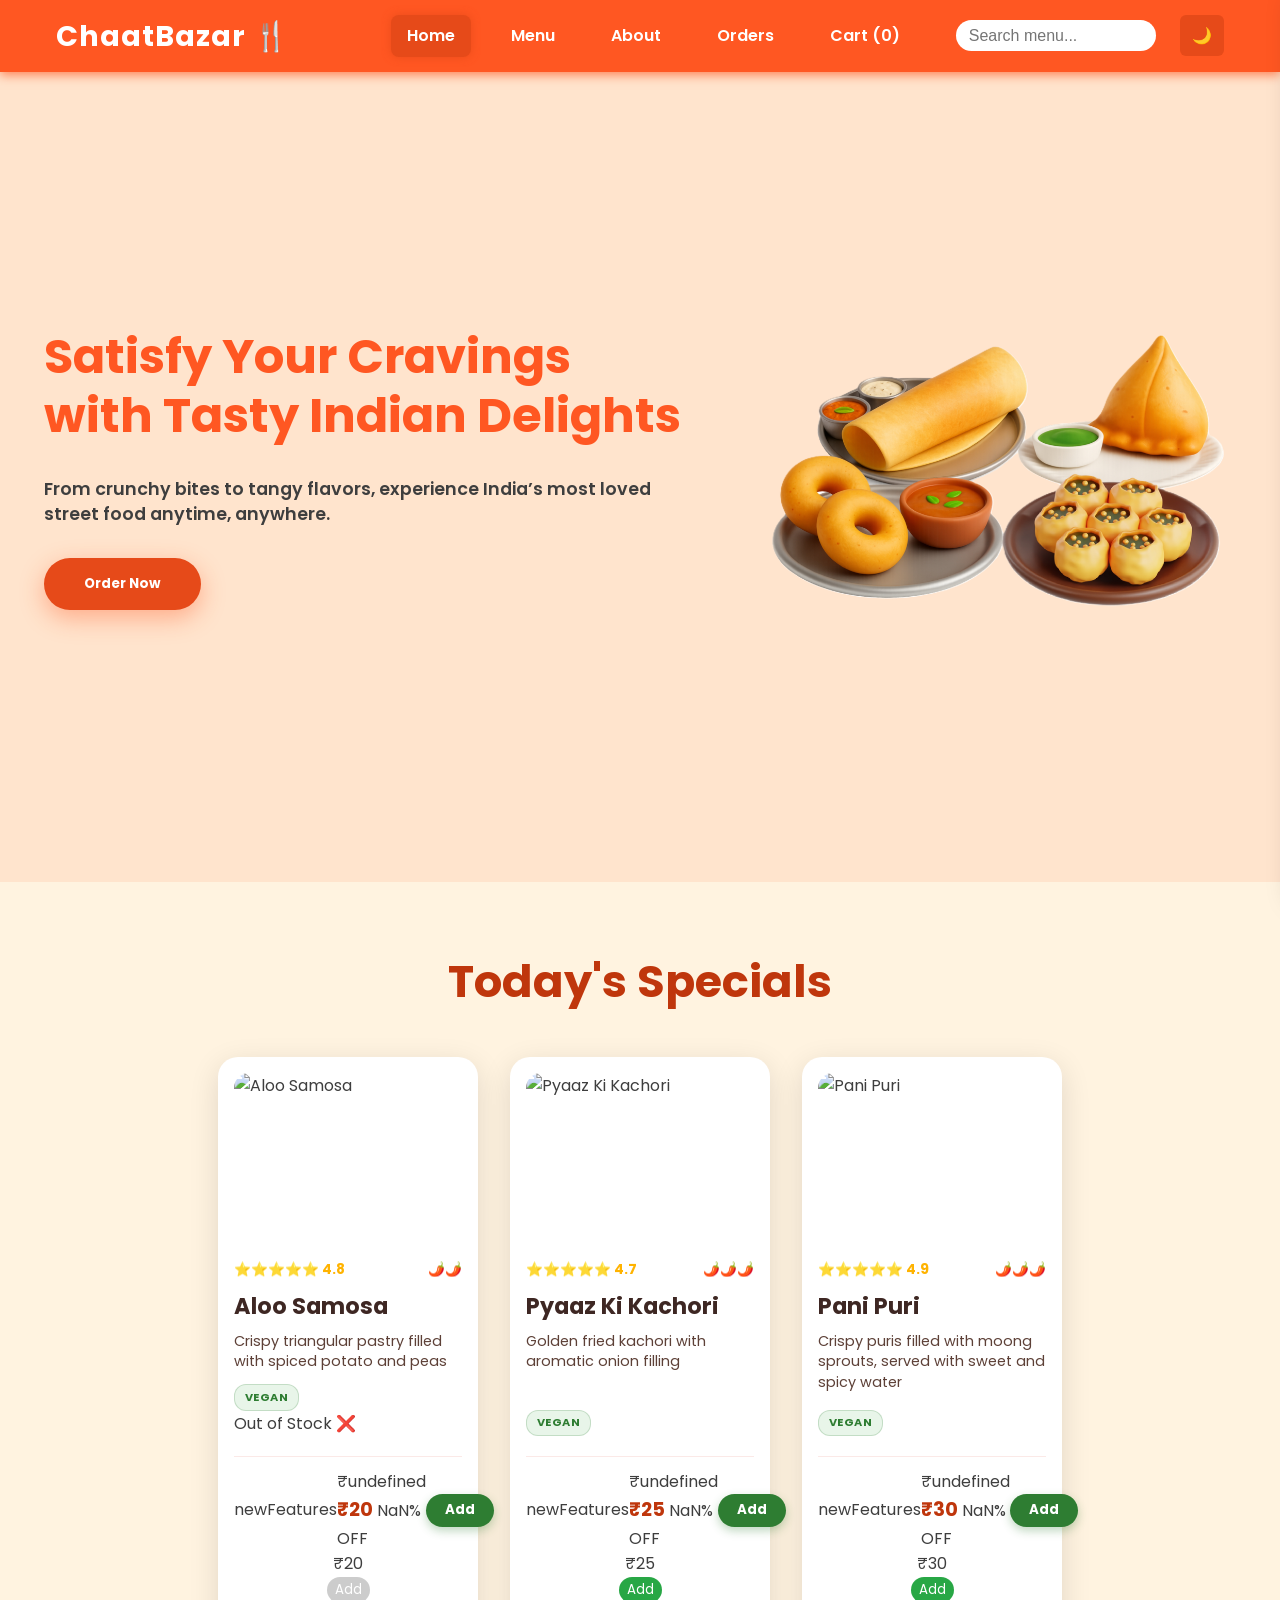
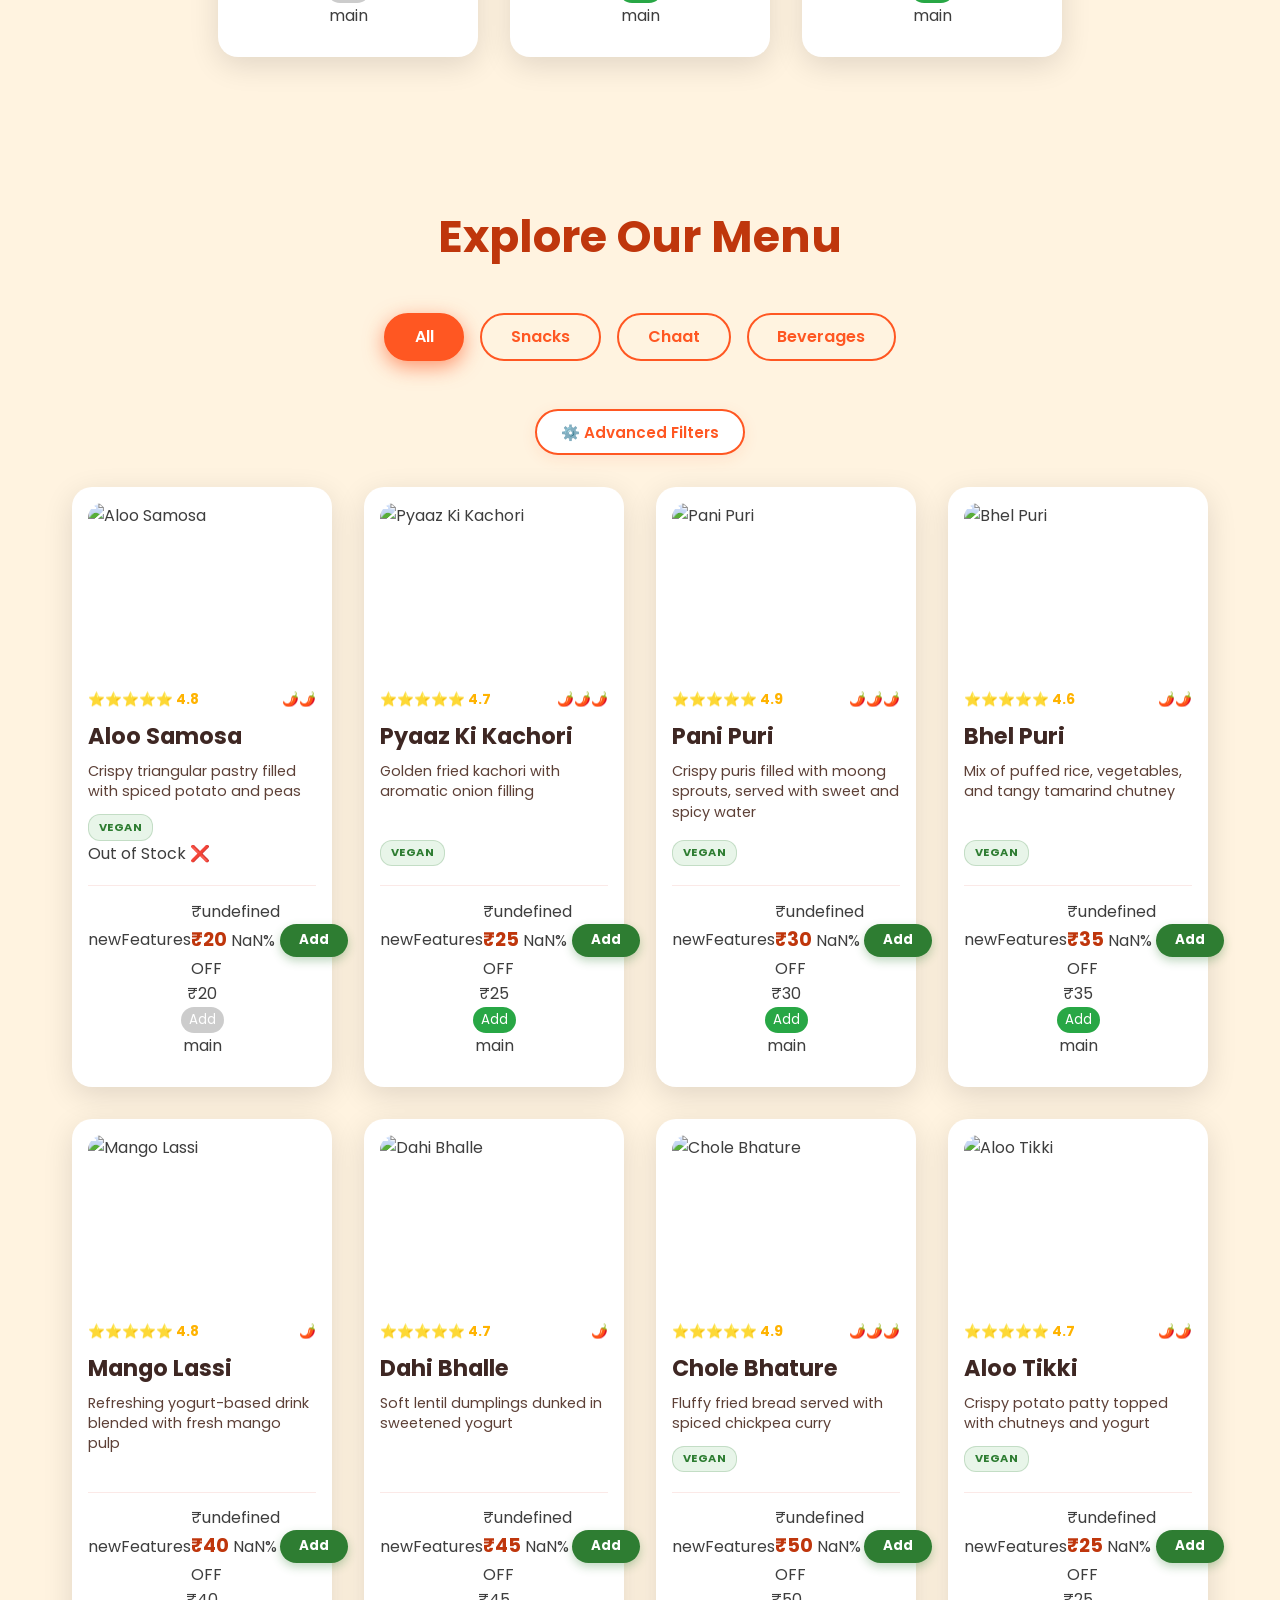
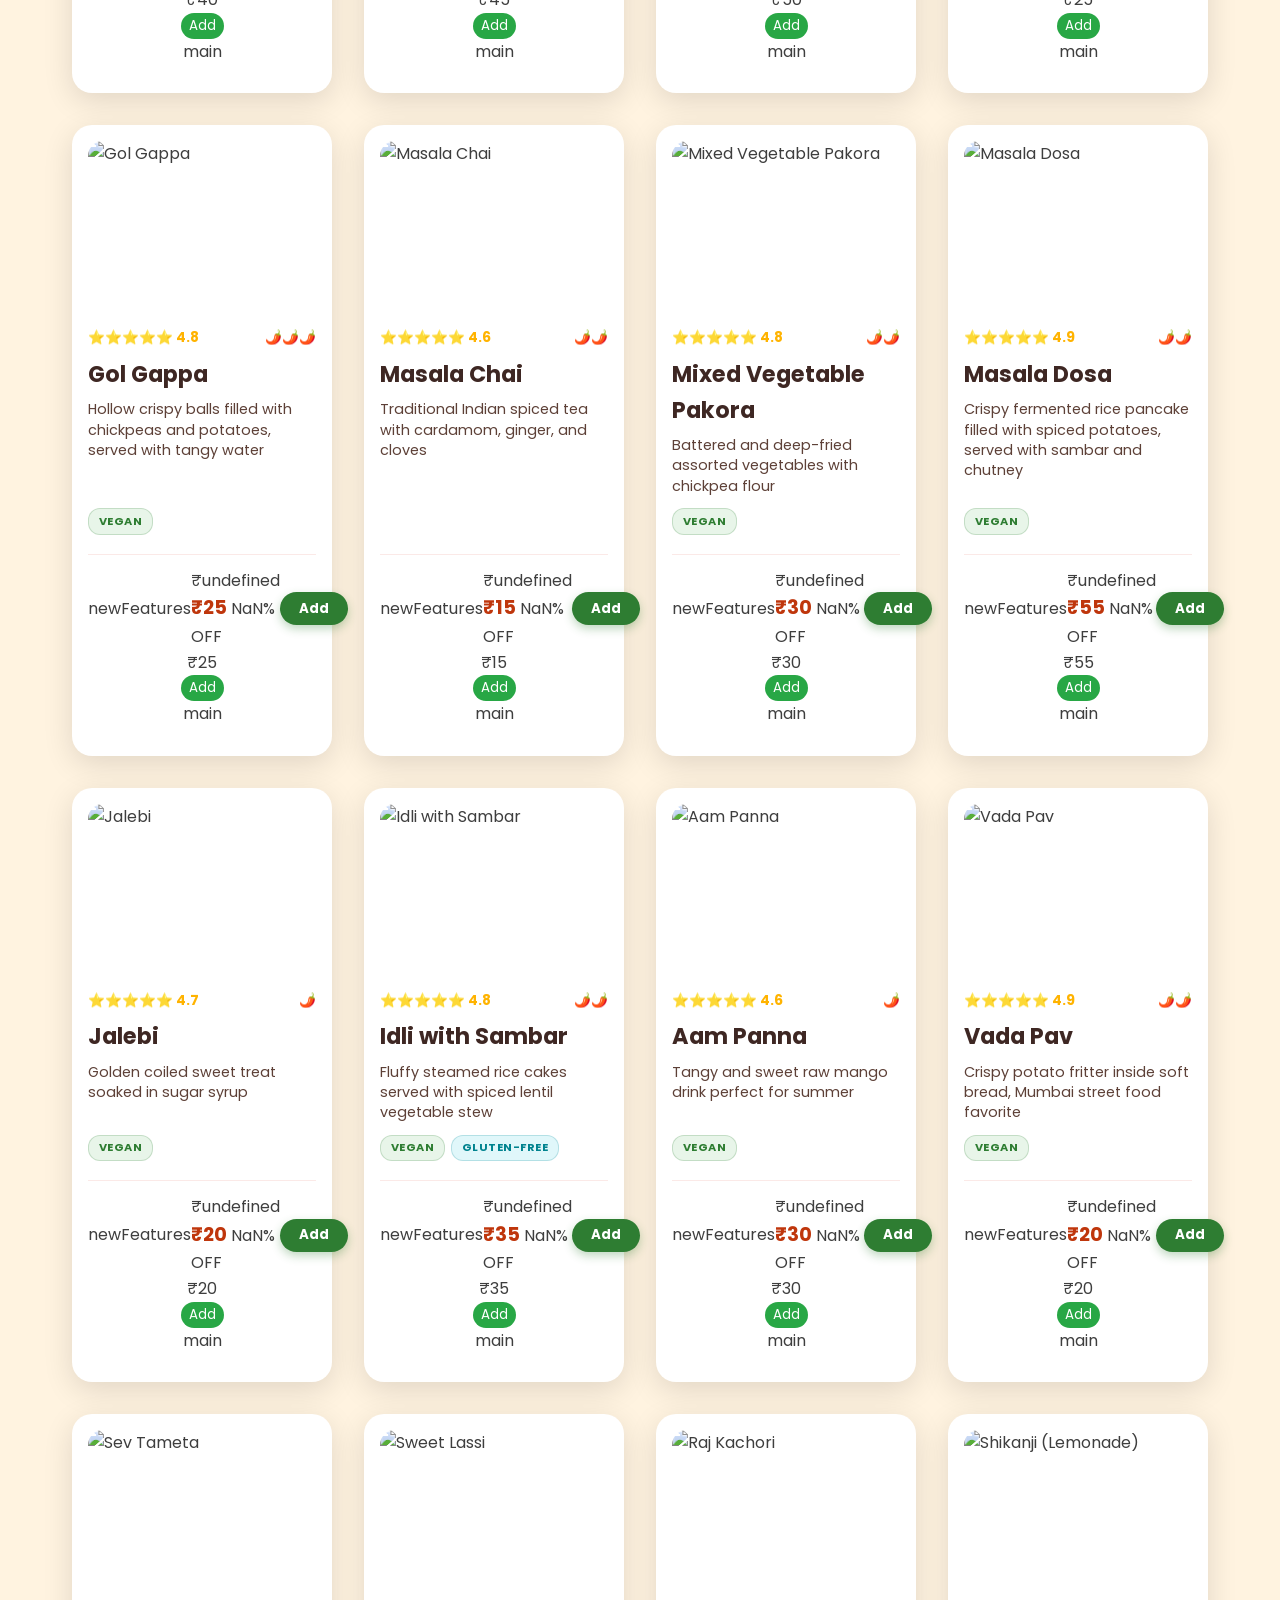
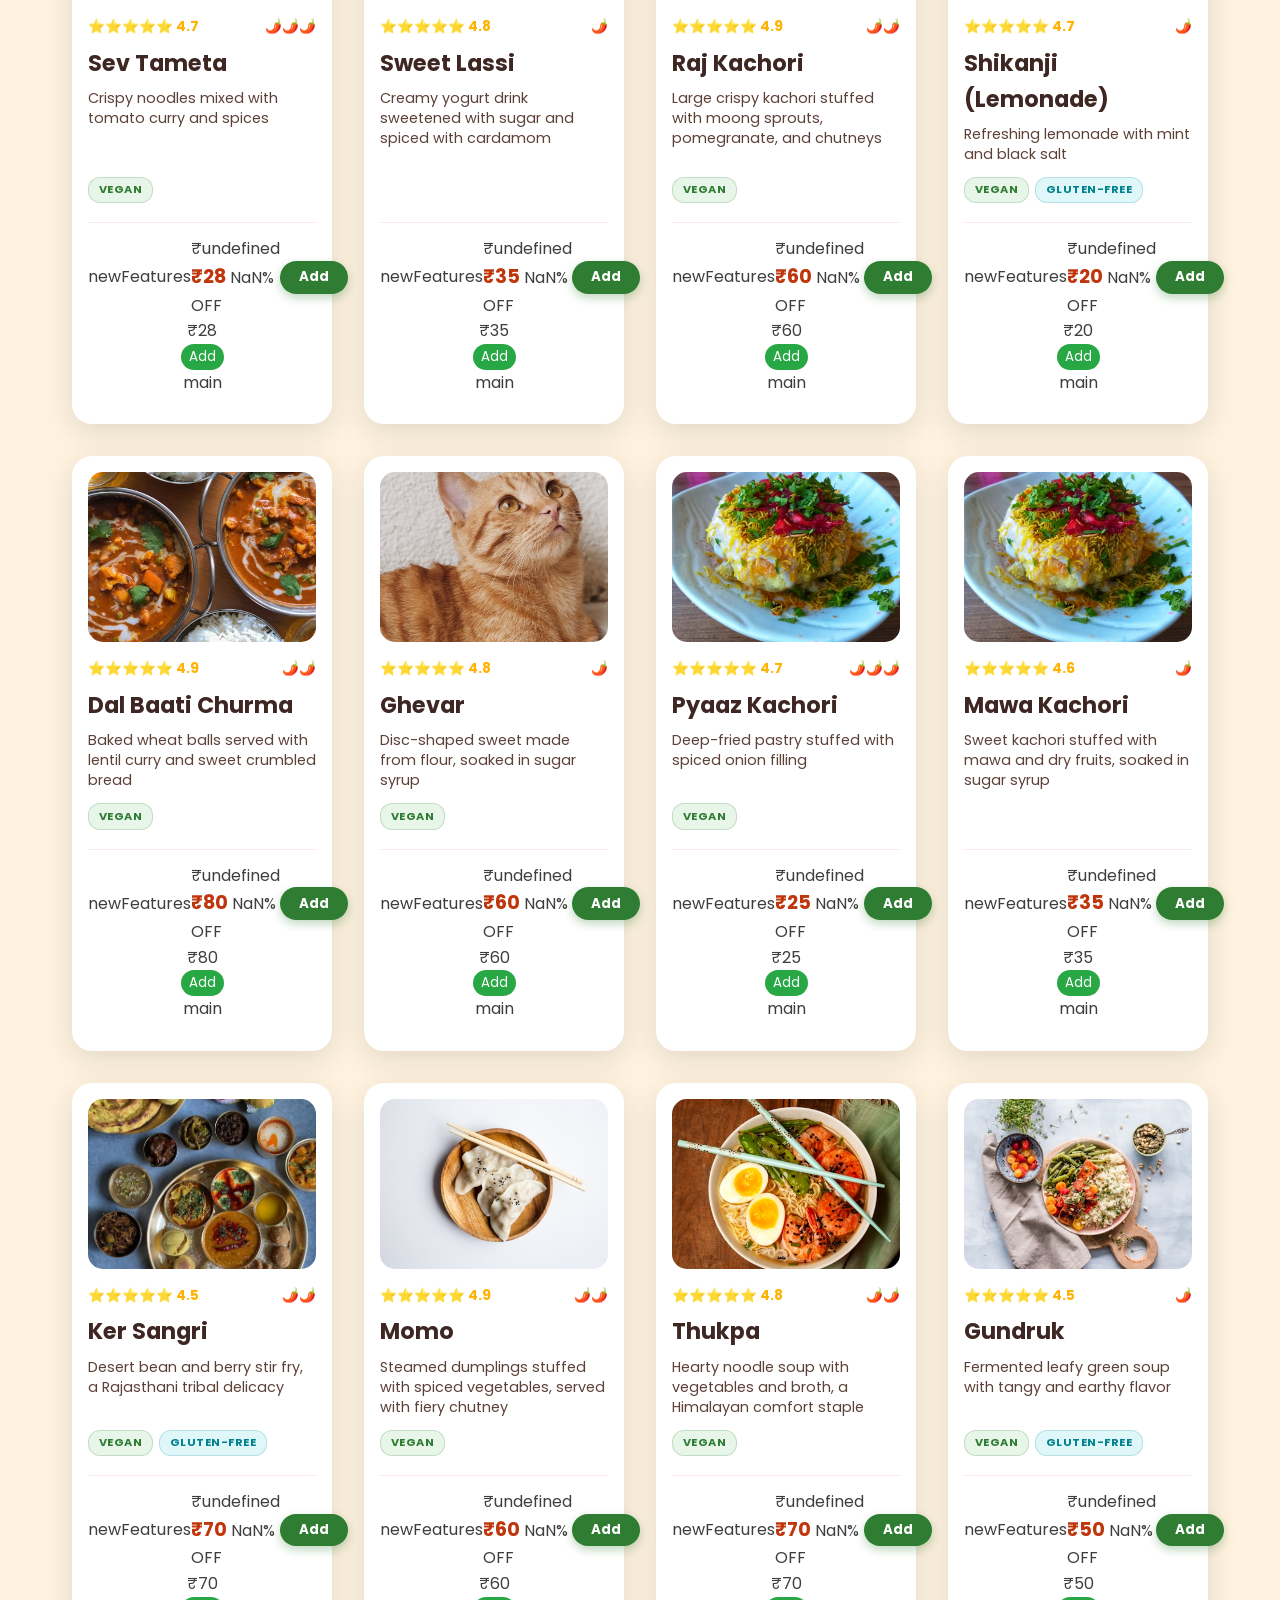
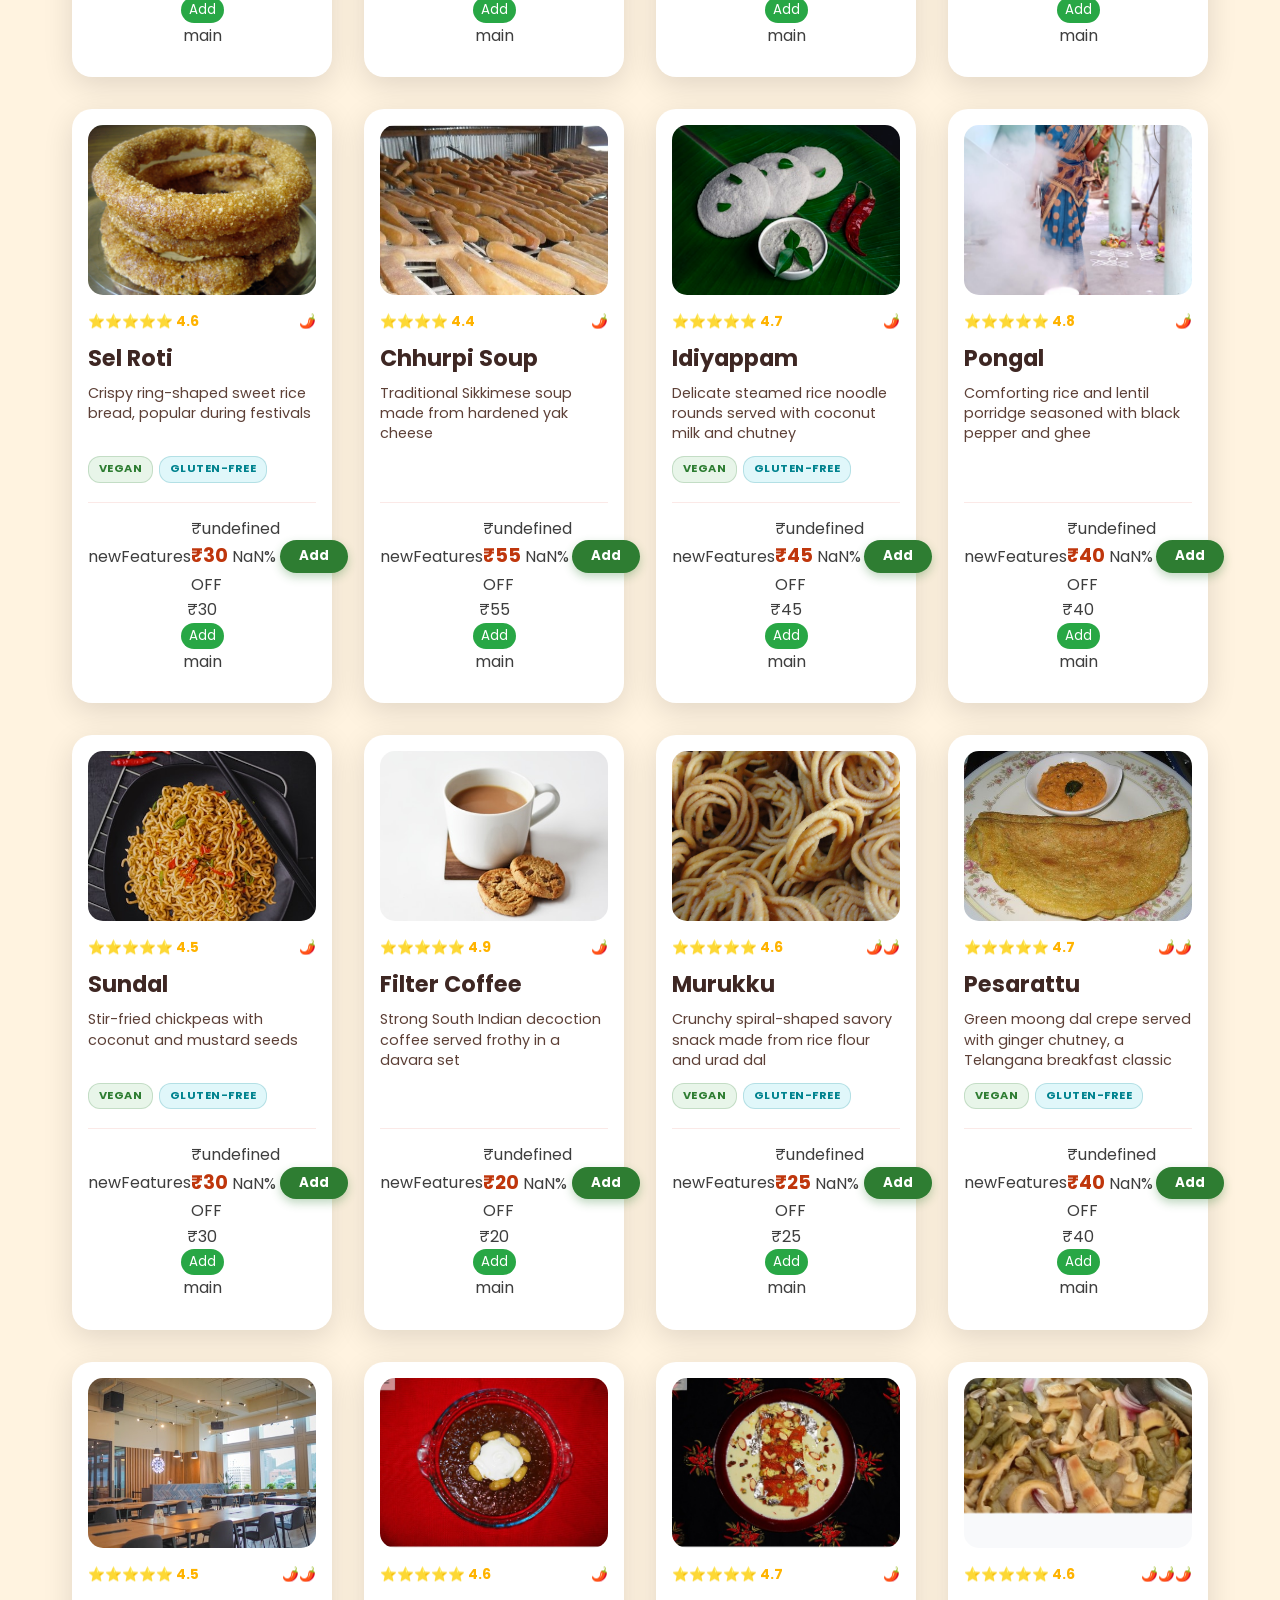
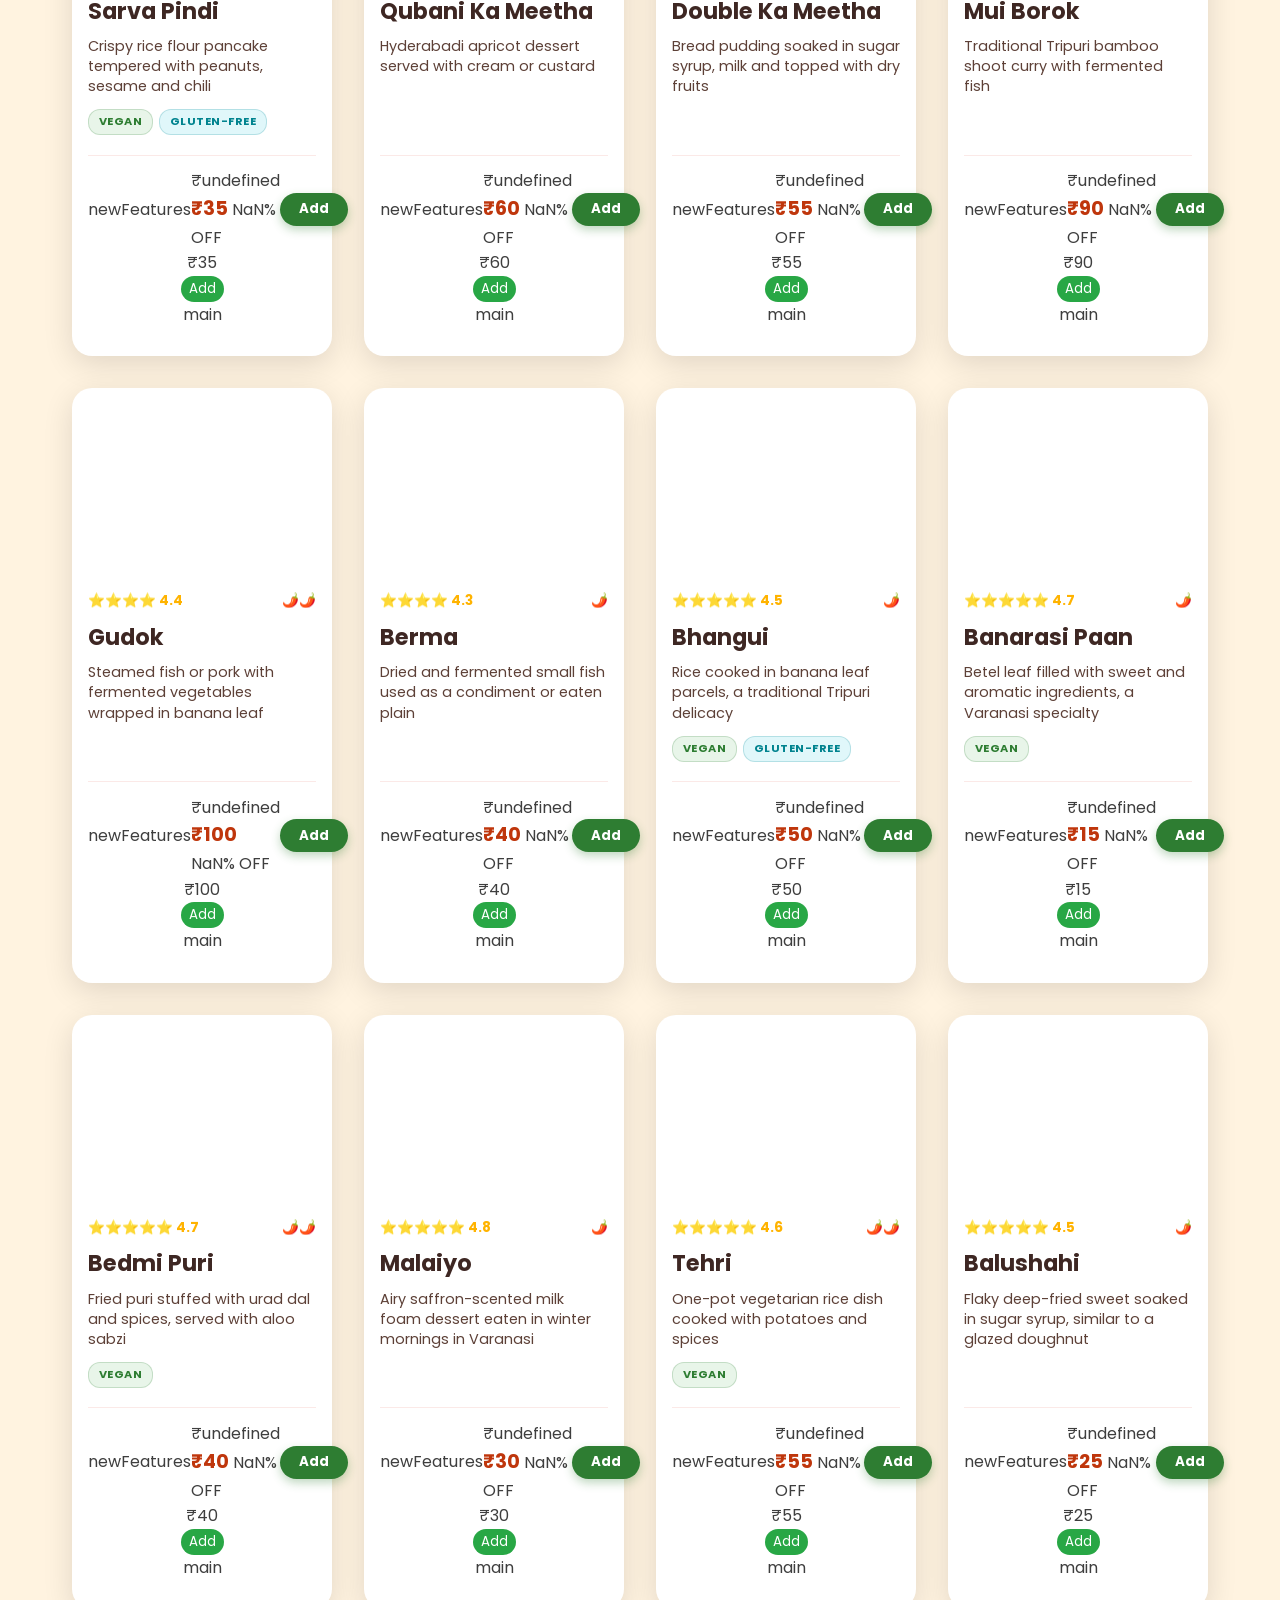
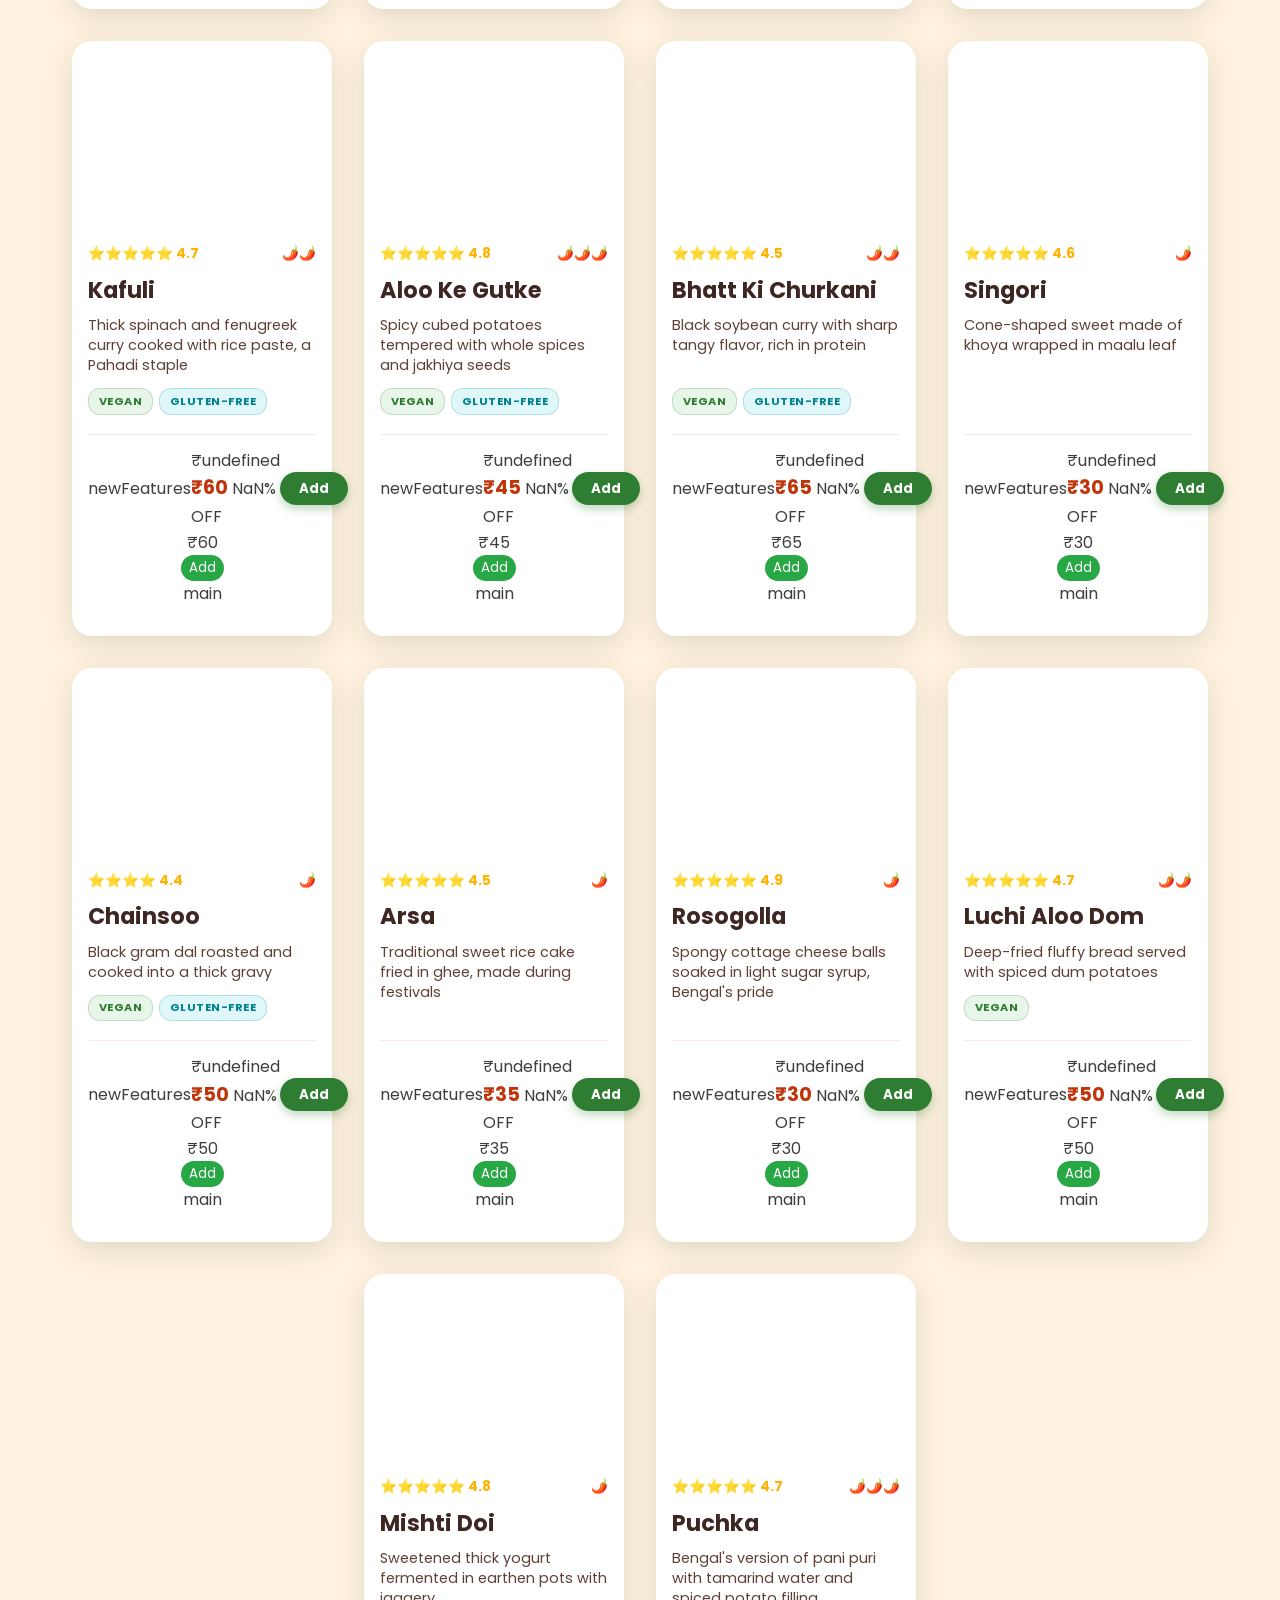
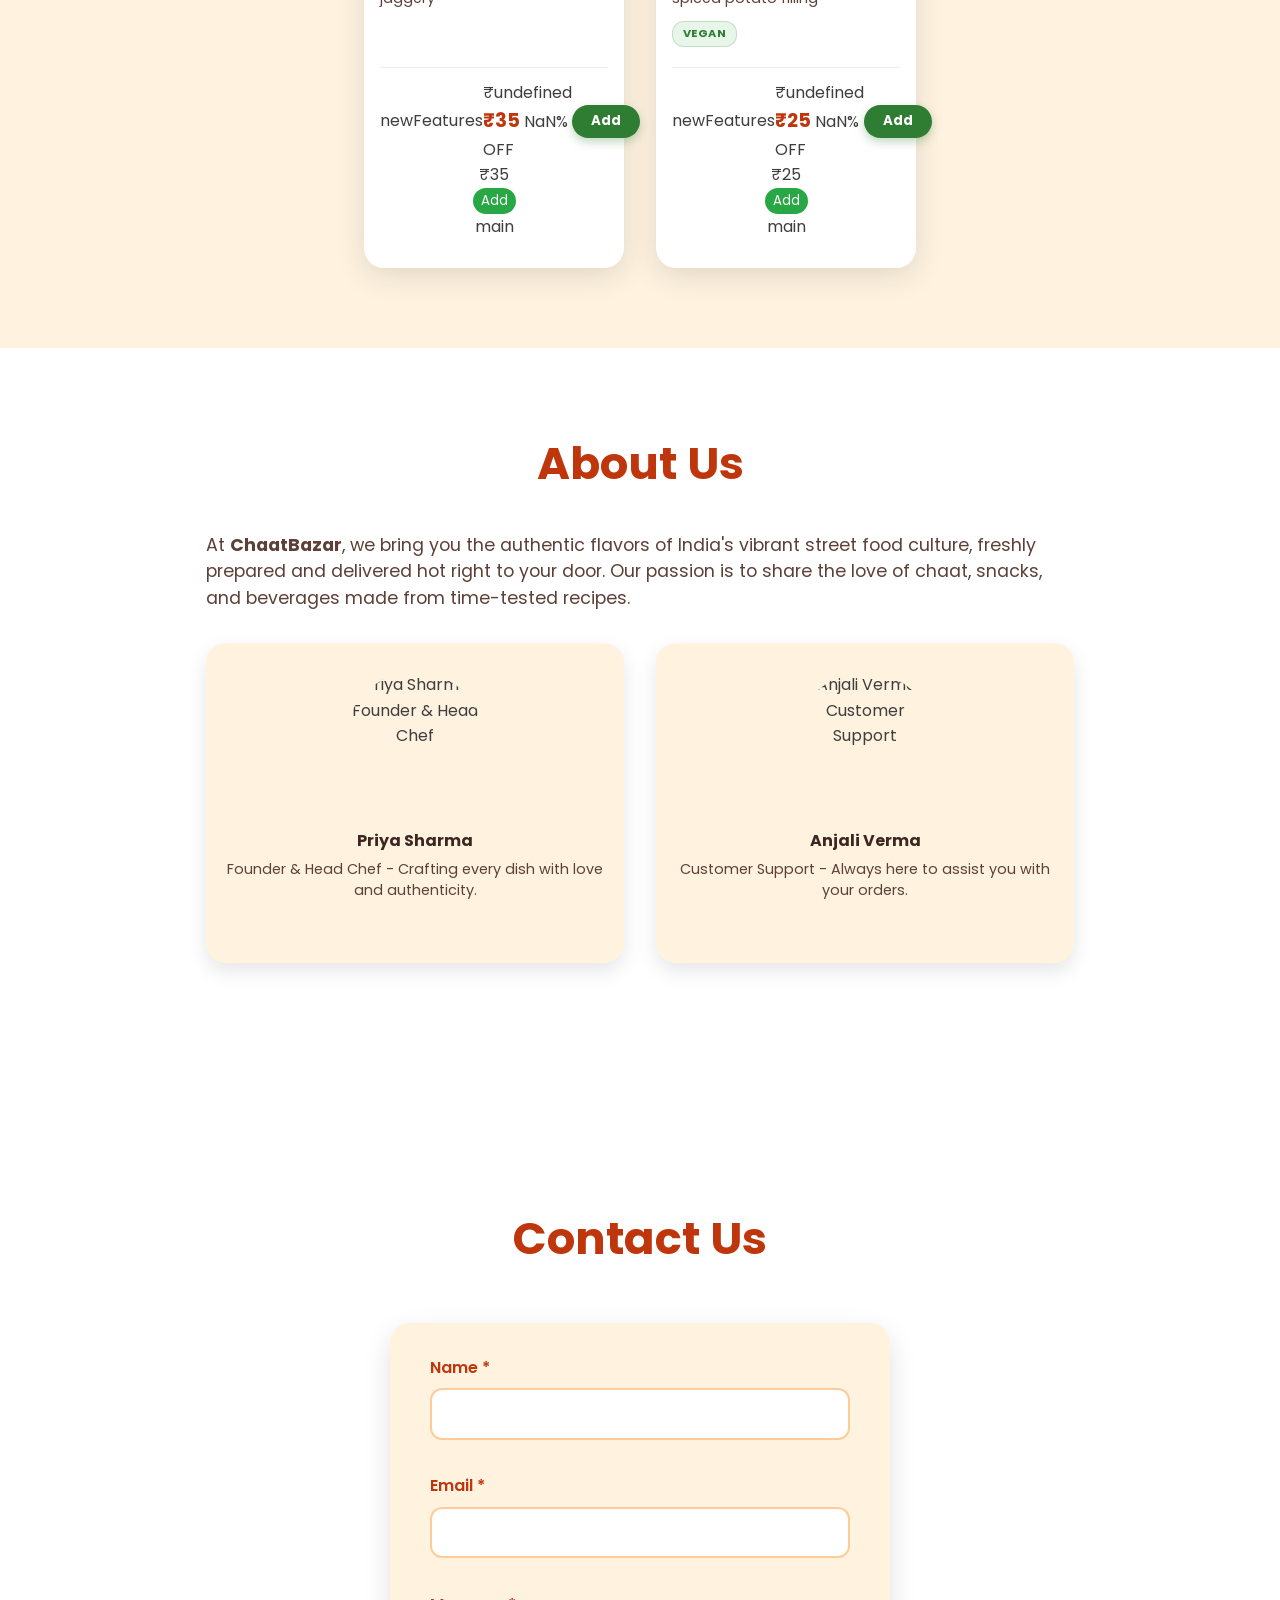
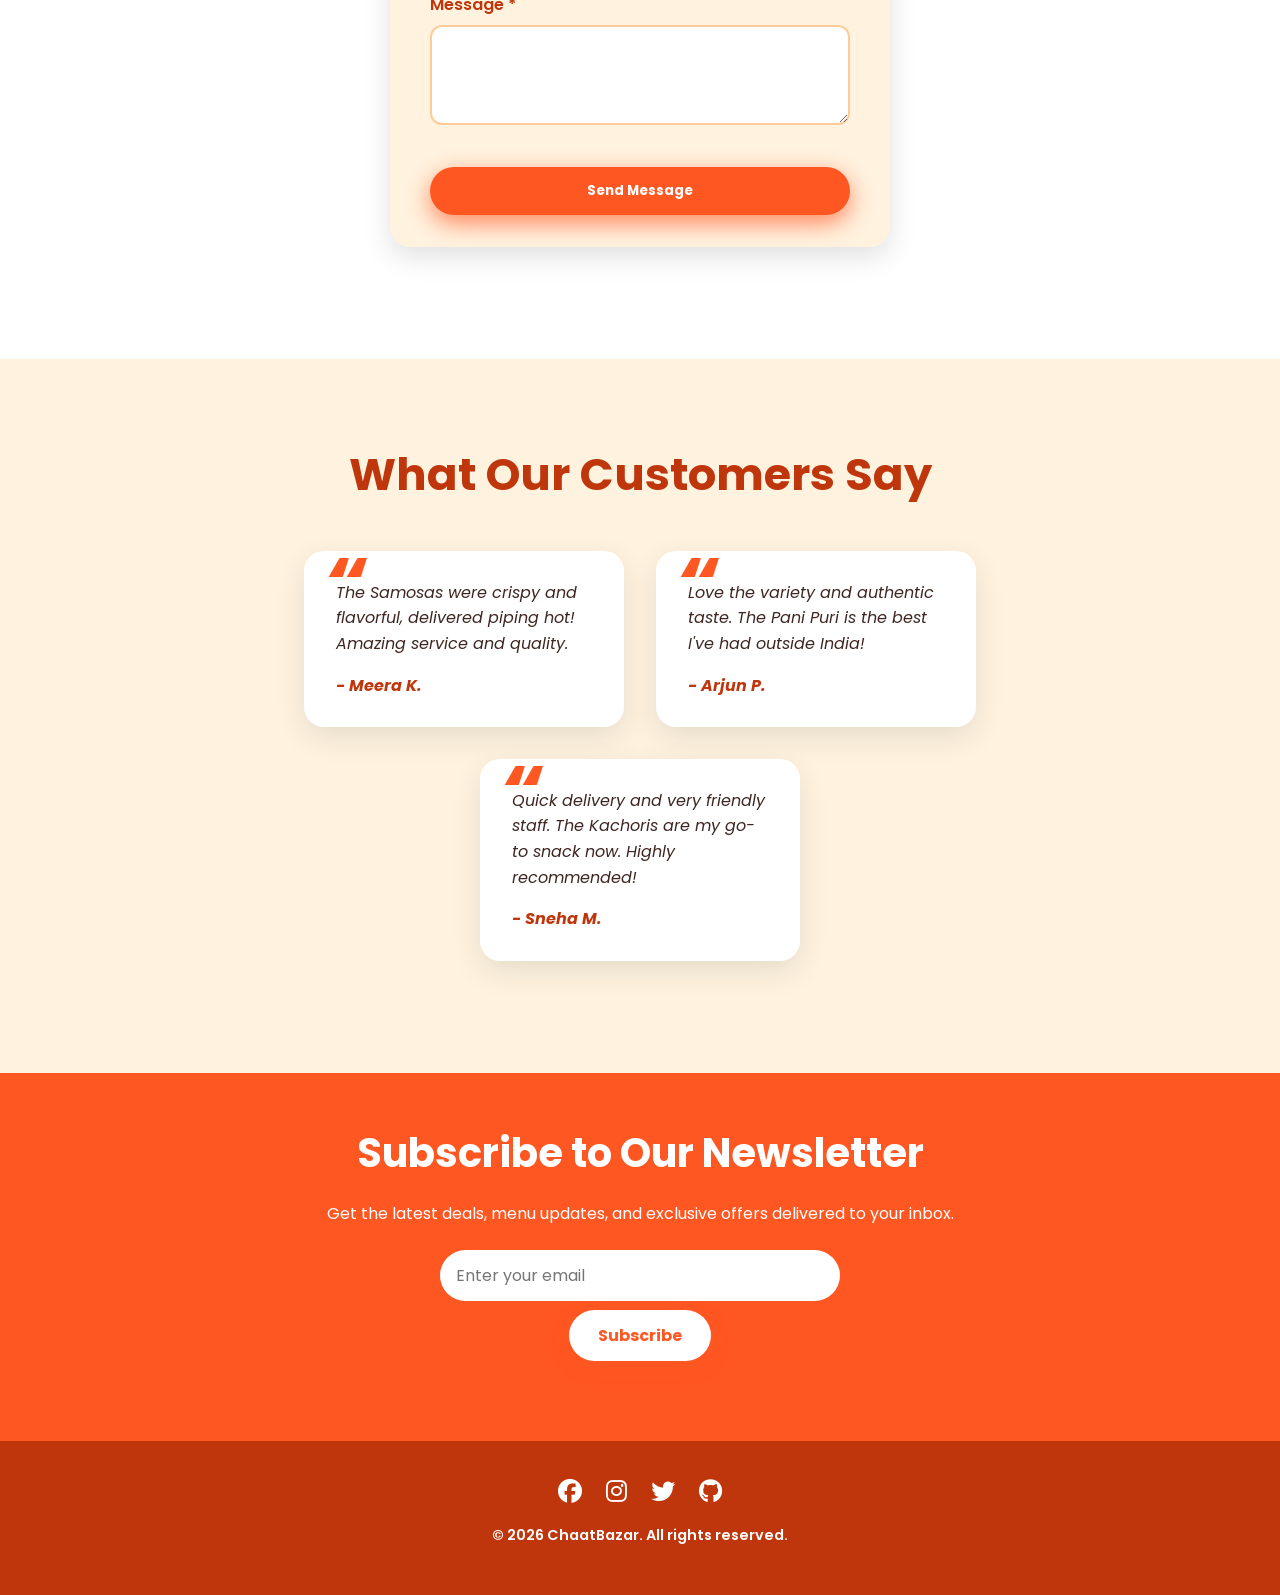
==== index.html @ d97b4036 "refactor: restructure theme-toggle button in index.html to use custom SVGs and sliding track" ====
<!DOCTYPE html>
<html lang="en">
<head>
  <meta charset="UTF-8" />
  <meta name="viewport" content="width=device-width, initial-scale=1" />
  <title>ChaatBazar 🍴 | Authentic Indian Street Food Delivered Hot</title>
  
  <!-- Google Fonts -->
  <link href="https://fonts.googleapis.com/css2?family=Poppins:wght@400;600;700&display=swap" rel="stylesheet" />
  <link rel="stylesheet" href="https://cdnjs.cloudflare.com/ajax/libs/font-awesome/6.5.1/css/all.min.css" />
  <link rel="stylesheet" href="css/style.css">
  <link rel="icon" href="favicon.png" type="image/png" />
</head>
<body>

<!-- Header & Navigation -->
<header>
  <div class="header-inner container" role="banner">
    <a href="#" class="logo" aria-label="ChaatBazar Home">ChaatBazar 🍴</a>
    <nav role="navigation" aria-label="Primary Navigation">
      <a href="#hero" class="nav-link active" tabindex="0">Home</a>
      <div class="dropdown" tabindex="0" aria-haspopup="true" aria-expanded="false">
        <a href="menu.html" class="dropdown-toggle nav-link">Menu</a>
        <div class="dropdown-menu" role="menu" aria-label="Menu Categories">
          <a href="#specials" role="menuitem" tabindex="-1" class="menu-filter" data-filter="Specials">Specials</a>
          <a href="#menu" role="menuitem" tabindex="-1" class="menu-filter" data-filter="Snacks">Snacks</a>
          <a href="#menu" role="menuitem" tabindex="-1" class="menu-filter" data-filter="Chaat">Chaat</a>
          <a href="#menu" role="menuitem" tabindex="-1" class="menu-filter" data-filter="Beverages">Beverages</a>
          <a href="#menu" role="menuitem" tabindex="-1" class="menu-filter" data-filter="All">All</a>
        </div>
      </div>
      <a href="#about" class="nav-link">About</a>
      <a href="orders.html" class="nav-link">Orders</a>
      <a href="#cart-sidebar" class="nav-link" id="cart-open-btn" aria-label="Open Cart">Cart (<span id="cart-count">0</span>)</a>
      <div class="search-bar" role="search">
        <input type="search" placeholder="Search menu..." aria-label="Search menu" id="search-input" autocomplete="off" />
        <button aria-label="Search" id="search-btn"></button>
        <div class="search-suggestions" id="search-suggestions" style="display: none;"></div>
      </div>
      <button id="theme-toggle" class="theme-toggle" aria-label="Toggle Theme">
        <span class="theme-toggle-track">
          <span class="theme-toggle-icon sun-icon">
            <svg xmlns="http://www.w3.org/2000/svg" viewBox="0 0 24 24" fill="none" stroke="currentColor" stroke-linecap="round" stroke-linejoin="round"><circle cx="12" cy="12" r="5"></circle><line x1="12" y1="1" x2="12" y2="3"></line><line x1="12" y1="21" x2="12" y2="23"></line><line x1="4.22" y1="4.22" x2="5.64" y2="5.64"></line><line x1="18.36" y1="18.36" x2="19.78" y2="19.78"></line><line x1="1" y1="12" x2="3" y2="12"></line><line x1="21" y1="12" x2="23" y2="12"></line><line x1="4.22" y1="19.78" x2="5.64" y2="18.36"></line><line x1="18.36" y1="5.64" x2="19.78" y2="4.22"></line></svg>
          </span>
          <span class="theme-toggle-icon moon-icon">
            <svg xmlns="http://www.w3.org/2000/svg" viewBox="0 0 24 24" fill="none" stroke="currentColor" stroke-linecap="round" stroke-linejoin="round"><path d="M21 12.79A9 9 0 1 1 11.21 3 7 7 0 0 0 21 12.79z"></path></svg>
          </span>
          <span class="theme-toggle-thumb"></span>
        </span>
      </button>
    </nav>
  </div>
</header>

<!-- Hero Section -->
<section id="hero" class="hero" role="region" aria-label="Hero Section">
  <div class="hero-content">
    <h1>Satisfy Your Cravings with Tasty Indian Delights</h1>
    <p>From crunchy bites to tangy flavors, experience India’s most loved street food anytime, anywhere.</p>
    <button class="btn-primary" id="order-now-btn" aria-haspopup="true" aria-controls="menu">Order Now</button>
  </div>
  <div class="hero-image" aria-hidden="true">
    <img src="img/nbG_img.png" alt="Colorful Indian street food platter" />
  </div>
</section>

<!-- Specials Section -->
<section id="specials" class="specials" role="region" aria-label="Today's Specials">
  <h2 class="section-title">Today's Specials</h2>
  <div class="cards" id="specials-cards">
    <!-- Special cards will be injected here -->
  </div>
</section>

<!-- Recently Viewed Section -->
<section id="recently-viewed" class="recently-viewed" role="region" aria-label="Recently Viewed Items" style="display: none;">
  <h2 class="section-title">Recently Viewed</h2>
  <div class="cards" id="recently-viewed-cards">
    <!-- Recently viewed cards will be injected here -->
  </div>
</section>

<!-- Menu Section -->
<section id="menu" class="menu" role="region" aria-label="Full Menu">
  <h2 class="section-title">Explore Our Menu</h2>
  <div class="filter-buttons" role="toolbar" aria-label="Filter menu categories">
    <button class="filter-btn active" data-filter="All" aria-pressed="true">All</button>
    <button class="filter-btn" data-filter="Snacks" aria-pressed="false">Snacks</button>
    <button class="filter-btn" data-filter="Chaat" aria-pressed="false">Chaat</button>
    <button class="filter-btn" data-filter="Beverages" aria-pressed="false">Beverages</button>
  </div>

  <div class="filter-toggle-container">
    <button class="btn-filter-toggle" id="filter-toggle-btn" aria-expanded="false" aria-controls="advanced-filters">
      <span>⚙️ Advanced Filters</span>
    </button>
  </div>

  <div class="advanced-filters" id="advanced-filters" style="display: none;">
    <div class="filter-grid">
      <!-- Price Range Slider -->
      <div class="filter-group">
        <label for="price-range-slider">Max Price: <span id="price-slider-val">₹100</span></label>
        <input type="range" id="price-range-slider" min="10" max="100" step="5" value="100" aria-valuemin="10" aria-valuemax="100" aria-valuenow="100" />
      </div>

      <!-- Spice Level Selector -->
      <div class="filter-group">
        <label for="spice-level-select">Spice Level</label>
        <select id="spice-level-select">
          <option value="All">All Spice Levels</option>
          <option value="Low">🌶️ Low</option>
          <option value="Medium">🌶️🌶️ Medium</option>
          <option value="High">🌶️🌶️🌶️ High</option>
        </select>
      </div>

      <!-- Rating Selector -->
      <div class="filter-group">
        <label for="rating-select">Minimum Rating</label>
        <select id="rating-select">
          <option value="All">All Ratings</option>
          <option value="4.6">⭐ 4.6+ Stars</option>
          <option value="4.8">⭐⭐ 4.8+ Stars</option>
          <option value="4.9">⭐⭐⭐ 4.9+ Stars</option>
        </select>
      </div>

      <!-- Dietary Preferences -->
      <div class="filter-group dietary-group">
        <label>Dietary Preferences</label>
        <div class="checkbox-container">
          <label class="custom-checkbox">
            <input type="checkbox" id="dietary-vegan" />
            <span class="checkbox-label">🌱 Vegan</span>
          </label>
          <label class="custom-checkbox">
            <input type="checkbox" id="dietary-gf" />
            <span class="checkbox-label">🌾 Gluten-Free</span>
          </label>
        </div>
      </div>
    </div>
    
    <!-- Reset Filters Button -->
    <div class="filter-actions">
      <button class="btn-reset-filters" id="reset-filters-btn">Reset All Filters</button>
    </div>
  </div>
  <div class="cards" id="menu-cards" aria-live="polite" aria-relevant="additions removals">
    <!-- Menu cards injected here -->
  </div>
</section>

<!-- About Section -->
<!-- About Section -->
<section id="about" class="about" role="region" aria-label="About ChaatBazar">
  <div class="container">
    <h2>About Us</h2>
    <p>At <strong>ChaatBazar</strong>, we bring you the authentic flavors of India's vibrant street food culture, freshly prepared and delivered hot right to your door. Our passion is to share the love of chaat, snacks, and beverages made from time-tested recipes.</p>

    <div class="team" aria-label="Meet our team">

      <article class="team-member" tabindex="0">
        <div class="team-member-inner">

          <div class="team-member-front">
            <img src="https://randomuser.me/api/portraits/women/68.jpg" alt="Priya Sharma - Founder & Head Chef" />
            <h4>Priya Sharma</h4>
            <p>Founder & Head Chef - Crafting every dish with love and authenticity.</p>
          </div>

          <div class="team-member-back">
            <h4>About Priya</h4>
            <p>10+ years of culinary expertise specializing in authentic Indian street food and handcrafted signature recipes.</p>
          </div>

        </div>
      </article>

      <article class="team-member" tabindex="0">
        <div class="team-member-inner">

          <div class="team-member-front">
            <img src="https://randomuser.me/api/portraits/women/45.jpg" alt="Anjali Verma - Customer Support" />
            <h4>Anjali Verma</h4>
            <p>Customer Support - Always here to assist you with your orders.</p>
          </div>

          <div class="team-member-back">
            <h4>About Anjali</h4>
            <p>Ensures smooth customer experience, quick assistance, and seamless order support from start to finish.</p>
          </div>

        </div>
      </article>

    </div>
  </div>
</section>

<!-- Contact Section -->
<section class="contact" role="region" aria-label="Contact Us">
  <div class="container">
    <h2>Contact Us</h2>
    <form class="contact-form" id="contact-form" novalidate aria-label="Contact Form">
      <label for="name">Name <span class="required">*</span></label>
      <input type="text" id="name" name="name" required aria-required="true" minlength="2" />
      <div class="error-msg" id="error-name" aria-live="assertive"></div>

      <label for="email">Email <span class="required">*</span></label>
      <input type="email" id="email" name="email" required aria-required="true" />
      <div class="error-msg" id="error-email" aria-live="assertive"></div>

      <label for="message">Message <span class="required">*</span></label>
      <textarea id="message" name="message" required aria-required="true" minlength="10"></textarea>
      <div class="error-msg" id="error-message" aria-live="assertive"></div>

      <div class="form-success-msg" id="form-success" role="alert" aria-live="polite" style="display:none;">
        Your message has been sent. We'll get back to you soon.
      </div>
      <button type="submit" class="btn-submit">Send Message</button>
    </form>
  </div>
</section>

<!-- Testimonials -->
<section class="testimonials" role="region" aria-label="Customer Testimonials">
  <h2 class="section-title">What Our Customers Say</h2>
  <div class="testimonial-cards">
    <blockquote class="testimonial" tabindex="0">
      <p>The Samosas were crispy and flavorful, delivered piping hot! Amazing service and quality.</p>
      <cite class="author">- Meera K.</cite>
    </blockquote>
    <blockquote class="testimonial" tabindex="0">
      <p>Love the variety and authentic taste. The Pani Puri is the best I've had outside India!</p>
      <cite class="author">- Arjun P.</cite>
    </blockquote>
    <blockquote class="testimonial" tabindex="0">
      <p>Quick delivery and very friendly staff. The Kachoris are my go-to snack now. Highly recommended!</p>
      <cite class="author">- Sneha M.</cite>
    </blockquote>
  </div>
</section>

<!-- Newsletter Signup -->
<section class="newsletter" role="region" aria-label="Newsletter Signup">
  <h2>Subscribe to Our Newsletter</h2>
  <p>Get the latest deals, menu updates, and exclusive offers delivered to your inbox.</p>
  <form class="newsletter-form" id="newsletter-form" aria-label="Newsletter subscription form">
    <input type="email" id="newsletter-email" name="newsletter-email" placeholder="Enter your email" required aria-required="true" />
    <button type="submit" aria-label="Subscribe to newsletter">Subscribe</button>
  </form>
</section>

<!-- Cart Sidebar -->
<aside id="cart-sidebar" role="region" aria-label="Shopping Cart" aria-hidden="true">
  <div id="cart-header">
    Your Cart
    <button id="cart-close" aria-label="Close Cart">&times;</button>
  </div>
  <div id="cart-items" tabindex="0" aria-live="polite" aria-relevant="additions removals">
    <!-- Cart items injected here -->
  </div>
  <div id="cart-footer">
    <span id="cart-total">Total: ₹0</span>
    <button id="checkout-btn" disabled>Checkout</button>
  </div>
</aside>

<!-- Footer -->
<footer>
  <div class="social-icons">
    <a href="https://facebook.com" target="_blank" rel="noopener noreferrer" aria-label="Facebook"><i class="fa-brands fa-facebook"></i></a>
    <a href="https://instagram.com" target="_blank" rel="noopener noreferrer" aria-label="Instagram"><i class="fa-brands fa-instagram"></i></a>
    <a href="https://twitter.com" target="_blank" rel="noopener noreferrer" aria-label="Twitter"><i class="fa-brands fa-twitter"></i></a>
    <a href="https://github.com" target="_blank" rel="noopener noreferrer" aria-label="GitHub"><i class="fa-brands fa-github"></i></a>
  </div>
  <p>© 2026 ChaatBazar. All rights reserved.</p>
</footer>

<div id="toast-notification" class="toast-notification"></div>
<script src="js/cart-manager.js"></script>
<script src="js/recently-viewed.js"></script>
<script src="js/delivery-tracker.js"></script>
<script src="js/geolocation.js"></script>
<script src="js/sanitization.js"></script>
<script src="js/loyalty.js"></script>
<script src="js/main.js"></script>
</body>
</html>
---- css/style.css ----
@font-face {
  font-family: 'Poppins';
  src: url('../fonts/Poppins-Light.ttf') format('truetype');
  font-weight: 300;
}
@font-face {
  font-family: 'Poppins';
  src: url('../fonts/Poppins-Bold.ttf') format('truetype');
  font-weight: 700;
}
@font-face {
  font-family: 'Poppins';
  src: url('../fonts/Poppins-Regular.ttf') format('truetype');
  font-weight: 500;
}
    * {
      margin: 0; padding: 0; box-sizing: border-box;
    }
    html {
      scroll-behavior: smooth;
    }
    body {
      font-family: 'Poppins', sans-serif;
      background: #fff8f0;
      color: #3e3e3e;
      line-height: 1.6;
      font-size: 16px;
      overflow-x: hidden;
    }
    a {
      text-decoration: none;
      color: inherit;
    }
    img {
      max-width: 100%;
      display: block;
      border-radius: 12px;
    }
    button {
      cursor: pointer;
      font-family: inherit;
    }

    /* ===== Container ===== */
    .container {
      max-width: 1200px;
      margin: 0 auto;
      padding: 0 1rem;
    }

    /* ===== Toast Notification ===== */

.toast-notification {
  position: fixed;
  top: 90px;
  left: 50%;
  transform: translateX(-50%) translateY(-20px);

  background: linear-gradient(135deg, #ff7a00, #ff9a3c);
  color: #fff;

  padding: 14px 24px;
  border-radius: 14px;

  font-size: 15px;
  font-weight: 600;

  min-width: 280px;
  text-align: center;

  box-shadow: 0 10px 25px rgba(0,0,0,0.18);

  opacity: 0;
  transition: all 0.35s ease;

  z-index: 9999;
  pointer-events: none;

  border: 1px solid rgba(255,255,255,0.2);
  backdrop-filter: blur(8px);
}

.toast-notification.show {
  opacity: 1;
  transform: translateX(-50%) translateY(0);
}

/* ===== Mobile Responsive ===== */

@media (max-width: 600px) {
  .toast-notification {
    width: calc(100% - 32px);
    min-width: unset;

    left: 16px;
    right: 16px;

    transform: translateY(-20px);

    font-size: 14px;
    padding: 12px 16px;
  }

  .toast-notification.show {
    transform: translateY(0);
  }
}

/* Cart Count Bounce */

.cart-bounce {
  animation: cartBounce 0.4s ease;
}

@keyframes cartBounce {
  0% {
    transform: scale(1);
  }

  50% {
    transform: scale(1.3);
  }

  100% {
    transform: scale(1);
  }
}

    /* ===== Header ===== */
    header {
      position: sticky;
      top: 0;
      z-index: 1000;
      background: #ff5722;
      box-shadow: 0 3px 10px rgb(255 87 34 / 0.7);
      user-select: none;
    }
    .header-inner {
      max-width: 1200px;
      margin: 0 auto;
      padding: 0.8rem 1rem;
      display: flex;
      align-items: center;
      justify-content: space-between;
    }
    .logo {
      font-weight: 700;
      font-size: 1.8rem;
      color: #fff;
      letter-spacing: 1px;
      user-select: none;
    }
    nav {
      display: flex;
      align-items: center;
      gap: 1.5rem;
      font-weight: 600;
    }
    nav a {
      color: white;
      padding: 0.5rem 1rem;
      border-radius: 8px;
      transition: background 0.3s ease;
    }
    nav a:hover,
    nav a.active {
      background: #e64a19;
      box-shadow: 0 0 8px rgb(230 74 25 / 0.8);
    }

    /* ===== Dropdown Nav ===== */
    .dropdown {
      position: relative;
    }
    .dropdown-toggle {
      display: flex;
      align-items: center;
      gap: 0.3rem;
      user-select: none;
    }
    .dropdown-toggle::after {
      content: "▼";
      font-size: 0.6rem;
      color: white;
    }
    .dropdown-menu {
      position: absolute;
      top: 2.8rem;
      left: 0;
      background: #ff5722;
      border-radius: 8px;
      min-width: 140px;
      box-shadow: 0 6px 20px rgb(0 0 0 / 0.3);
      opacity: 0;
      visibility: hidden;
      transform: translateY(10px);
      transition: all 0.3s ease;
      z-index: 10;
    }
    .dropdown-menu a {
      display: block;
      padding: 0.6rem 1rem;
      color: white;
      font-weight: 600;
      border-radius: 8px;
      transition: background 0.3s ease;
    }
    .dropdown-menu a:hover {
      background: #e64a19;
    }
    .dropdown:hover .dropdown-menu,
    .dropdown:focus-within .dropdown-menu {
      opacity: 1;
      visibility: visible;
      transform: translateY(0);
    }

    /* ===== Search Bar ===== */
    .search-bar {
      position: relative;
      margin-left: 1rem;
    }
    .search-bar input {
      padding: 0.4rem 1.8rem 0.4rem 0.8rem;
      border-radius: 20px;
      border: none;
      outline: none;
      font-size: 1rem;
      transition: box-shadow 0.3s ease;
      width: 200px;
    }
    .search-bar input:focus {
      box-shadow: 0 0 10px #ff5722;
    }
    .search-bar button {
      position: absolute;
      right: 6px;
      top: 50%;
      transform: translateY(-50%);
      border: none;
      background: transparent;
      color: #ff5722;
      font-size: 1.2rem;
      user-select: none;
    }

    /* ===== Hero Section ===== */
    .hero {
      background: rgb(255, 228, 205);
      padding: 5rem 1rem 6rem;
      display: flex;
      justify-content: center;
      align-items: center;
      gap: 4.5rem;
      flex-wrap: wrap;
      height: 90vh;
    }
    .hero-content {
      flex: 1 1 400px;
      max-width: 640px;
    }
    .hero-content h1 {
      color: #ff5722;
      font-size: 3rem;
      font-weight: 700;
      margin-bottom: 2rem;
      user-select: none;
      line-height: 3.7rem;
    }
    .hero-content p {
      font-size: 1.1rem;
      margin-bottom: 2rem;
      font-weight: 600;
      user-select: text;
      line-height: 1.4;
    }
    .btn-primary {
      background: #e64a19;
      color: white;
      font-weight: 700;
      padding: 1rem 2.5rem;
      border-radius: 50px;
      box-shadow: 0 8px 25px rgb(255 87 34 / 0.4);
      border: none;
      transition: background 0.3s ease, color 0.3s ease;
      user-select: none;
    }
    .btn-primary:hover {
      background: #ff6333;
      color: #fff;
      box-shadow: 0 10px 30px rgb(230 74 25 / 0.6);
    }
    .hero-image {
      flex: 1 1 400px;
      max-width: 480px;
      border-radius: 25px;
      overflow: hidden;
    }
    .hero-image img {
      width: 100%;
      height: auto;
      display: block;
      user-select: none;
    }

    /* ===== Specials & Menu Section ===== */
    section.specials,
    section.menu,
    section.recently-viewed {
      padding: 4rem 1rem 5rem;
      background: #fff3e0;
    }
    .section-title {
      text-align: center;
      font-size: 2.8rem;
      font-weight: 700;
      color: #bf360c;
      margin-bottom: 2.5rem;
      user-select: none;
    }
    .cards {
      display: flex;
      flex-wrap: wrap;
      gap: 2rem;
      justify-content: center;
    }
    .menu-container {
      display: grid;
      grid-template-columns: repeat(auto-fill, minmax(260px, 1fr));
      gap: 2rem;
      justify-content: center;
      justify-items: center;
      width: 100%;
      margin-top: 2rem;
    }
    .card {
      background: white;
      border-radius: 20px;
      box-shadow: 0 8px 30px rgb(0 0 0 / 0.12);
      width: 260px;
      display: flex;
      flex-direction: column;
      align-items: center;
      padding: 1rem 1rem 1.8rem;
      transition: transform 0.3s ease, box-shadow 0.3s ease;
      user-select: none;
      cursor: default;
    }
    .card:hover {
      transform: translateY(-8px);
      box-shadow: 0 15px 35px rgb(0 0 0 / 0.2);
    }
    .add-btn{
      background-color: green;
      padding: 3px 8px;
      border-radius: 15px;
      color: white;
      border: none;
    }
    .card img {
      border-radius: 15px;
      width: 250px;
      height: 170px;
      object-fit: cover;
      margin-bottom: 1rem;
      pointer-events: none;
      user-select: none;
    }
    .card h3 {
      font-size: 1.4rem;
      font-weight: 700;
      margin-bottom: 0.6rem;
      color: #3e2723;
      user-select: text;
    }
    .card p.price {
      font-weight: 600;
      color: #bf360c;
      margin-bottom: 1rem;
      user-select: text;
    }
    .card p.description {
      font-size: 0.9rem;
      color: #5d4037;
      margin-bottom: 1.3rem;
      text-align: center;
      user-select: text;
    }
    .btn-add {
      background: #ff5722;
      color: white;
      border-radius: 40px;
      padding: 0.5rem 1.8rem;
      border: none;
      font-weight: 700;
      font-size: 1rem;
      box-shadow: 0 6px 15px rgb(255 87 34 / 0.6);
      user-select: none;
      transition: background 0.3s ease;
    }
    .btn-add:hover {
      background: #e64a19;
      box-shadow: 0 8px 20px rgb(230 74 25 / 0.8);
    }

    /* ===== Menu Filters ===== */
    .filter-buttons {
      display: flex;
      justify-content: center;
      gap: 1rem;
      margin-bottom: 3rem;
      flex-wrap: wrap;
      user-select: none;
    }
    .filter-btn {
      background: #fff3e0;
      border: 2px solid #ff5722;
      color: #ff5722;
      padding: 0.6rem 1.8rem;
      border-radius: 50px;
      font-weight: 600;
      font-size: 1rem;
      transition: all 0.3s ease;
    }
    .filter-btn.active,
    .filter-btn:hover {
      background: #ff5722;
      color: white;
      box-shadow: 0 6px 20px rgb(255 87 34 / 0.6);
    }

    /* ===== Cart Sidebar ===== */
    #cart-sidebar {
      position: fixed;
      top: 0;
      right: -400px;
      width: 380px;
      height: 100vh;
      background: #fff3e0;
      box-shadow: -6px 0 25px rgb(0 0 0 / 0.25);
      transition: right 0.4s ease;
      display: flex;
      flex-direction: column;
      z-index: 1500;
      user-select: none;
    }
    #cart-sidebar.open {
      right: 0;
    }
    #cart-header {
      background: #ff5722;
      color: white;
      padding: 1.3rem 1.5rem;
      font-weight: 700;
      font-size: 1.4rem;
      display: flex;
      justify-content: space-between;
      align-items: center;
    }
    #cart-close {
      background: transparent;
      border: none;
      color: white;
      font-size: 1.6rem;
      font-weight: 900;
      cursor: pointer;
      user-select: none;
    }
    #cart-items {
      flex-grow: 1;
      overflow-y: auto;
      padding: 1rem 1.5rem;
    }
    .cart-item {
      display: flex;
      gap: 1rem;
      margin-bottom: 1.4rem;
      border-radius: 15px;
      background: white;
      box-shadow: 0 6px 18px rgb(0 0 0 / 0.1);
      padding: 1rem;
      align-items: center;
    }
    .cart-item img {
      width: 80px;
      height: 60px;
      border-radius: 12px;
      object-fit: cover;
      user-select: none;
    }
    .cart-item-info {
      flex: 1;
      user-select: text;
    }
    .cart-item-info h4 {
      font-weight: 700;
      color: #3e2723;
      margin-bottom: 0.3rem;
    }
    .cart-item-info p {
      color: #5d4037;
      font-size: 0.9rem;
      margin-bottom: 0.5rem;
    }
    .qty-controls {
      display: flex;
      gap: 0.4rem;
      align-items: center;
      font-weight: 700;
      user-select: none;
    }
    .qty-controls button {
      background: #ff5722;
      color: white;
      border: none;
      padding: 0.3rem 0.7rem;
      font-size: 1.1rem;
      border-radius: 5px;
      transition: background 0.3s ease;
      cursor: pointer;
    }
    .qty-controls button:hover {
      background: #e64a19;
    }
    .qty-controls span {
      min-width: 24px;
      text-align: center;
      font-size: 1rem;
      user-select: none;
    }
    .cart-item-remove {
      background: transparent;
      border: none;
      color: #bf360c;
      font-weight: 700;
      cursor: pointer;
      font-size: 0.95rem;
      user-select: none;
      transition: color 0.3s ease;
    }
    .cart-item-remove:hover {
      color: #e64a19;
    }
    #cart-footer {
      padding: 1rem 1.5rem;
      border-top: 2px solid #ff5722;
      font-weight: 700;
      font-size: 1.3rem;
      color: #bf360c;
      display: flex;
      justify-content: space-between;
      align-items: center;
    }
    #checkout-btn {
      background: #ff5722;
      border: none;
      padding: 0.7rem 2rem;
      border-radius: 50px;
      font-weight: 700;
      color: white;
      box-shadow: 0 8px 25px rgb(255 87 34 / 0.7);
      transition: background 0.3s ease;
      user-select: none;
    }
    #checkout-btn:hover:not(:disabled) {
      background: #e64a19;
      box-shadow: 0 10px 30px rgb(230 74 25 / 0.9);
    }
    #checkout-btn:disabled {
      background: #ffb399;
      cursor: not-allowed;
      box-shadow: none;
    }

    /* ===== About Section ===== */
    section.about {
      padding: 5rem 1rem 7rem;
      background: white;
      color: #3e3e3e;
      user-select: text;
    }
    .about .container {
      max-width: 900px;
      margin: 0 auto;
    }
    .about h2 {
      font-size: 2.8rem;
      font-weight: 700;
      color: #bf360c;
      margin-bottom: 2rem;
      text-align: center;
      user-select: none;
    }
    .about p {
      font-size: 1.1rem;
      line-height: 1.5;
      color: #5d4037;
      margin-bottom: 2rem;
    }
    .team {
      display: flex;
      gap: 2rem;
      justify-content: center;
      flex-wrap: wrap;
      margin-bottom: 3rem;
    }
    .team-member {
  flex: 1 1 380px;
  max-width: 420px;
  height: 320px;
  perspective: 1000px;
  background: transparent;
  border-radius: 20px;
  box-shadow: none;
  padding: 0;
  text-align: center;
  user-select: none;
}

.team-member-inner {
  position: relative;
  width: 100%;
  height: 100%;
  transition: transform 0.8s ease;
  transform-style: preserve-3d;
}

.team-member:hover .team-member-inner,
.team-member:focus .team-member-inner {
  transform: rotateY(180deg);
}

.team-member-front,
.team-member-back {
  position: absolute;
  width: 100%;
  height: 100%;
  background: #fff3e0;
  border-radius: 20px;
  box-shadow: 0 8px 20px rgb(0 0 0 / 0.1);
  backface-visibility: hidden;

  display: flex;
  flex-direction: column;
  align-items: center;
  justify-content: center;

  padding: 1.5rem 1.2rem;
  box-sizing: border-box;
}

.team-member-front:hover,
.team-member-back:hover {
  box-shadow: 0 12px 28px rgb(0 0 0 / 0.15);
}

.team-member-back {
  transform: rotateY(180deg);
}

.team-member img {
  width: 140px;
  height: 140px;
  border-radius: 50%;
  margin-bottom: 1rem;
  object-fit: cover;
  user-select: none;
}

.team-member h4 {
  font-weight: 700;
  margin-bottom: 0.3rem;
  color: #3e2723;
}

.team-member p {
  font-size: 0.9rem;
  color: #5d4037;
  user-select: text;
}

.team-member-back p {
  max-width: 85%;
  line-height: 1.5;
}

    /* ===== Contact Section ===== */
    section.contact {
      padding: 5rem 1rem 7rem;
      background: white;
      color: #3e3e3e;
      user-select: text;
    }
    section.contact .container {
      max-width: 900px;
      margin: 0 auto;
    }
    section.contact h2 {
      font-size: 2.8rem;
      font-weight: 700;
      color: #bf360c;
      margin-bottom: 3rem;
      text-align: center;
      user-select: none;
    }

    /* ===== Contact Form ===== */
    form.contact-form {
      max-width: 500px;
      margin: 0 auto;
      background: #fff3e0;
      padding: 2rem 2.5rem;
      border-radius: 20px;
      box-shadow: 0 10px 28px rgb(0 0 0 / 0.12);
      user-select: text;
    }
    form.contact-form label {
      display: block;
      margin-bottom: 0.5rem;
      font-weight: 600;
      color: #bf360c;
      user-select: none;
    }
    form.contact-form input,
    form.contact-form textarea {
      width: 100%;
      padding: 0.7rem 1rem;
      border-radius: 12px;
      border: 2px solid #ffcc99;
      font-size: 1rem;
      margin-bottom: 1.3rem;
      font-family: inherit;
      resize: vertical;
      transition: border-color 0.3s ease;
      user-select: text;
    }
    form.contact-form input:focus,
    form.contact-form textarea:focus {
      border-color: #ff5722;
      outline: none;
    }
    form.contact-form textarea {
      min-height: 100px;
    }
    .error-msg {
      font-size: 0.85rem;
      color: #c0392b;
      margin-top: -1rem;
      margin-bottom: 0.8rem;
      min-height: 1rem;
      display: block;
      user-select: none;
    }
    .form-success-msg {
      margin-top: 0.8rem;
      margin-bottom: 1rem;
      padding: 0.8rem 1rem;
      background-color: #e8f5e9;
      color: #2e7d32;
      border-left: 4px solid #43a047;
      border-radius: 8px;
      font-size: 0.95rem;
      font-weight: 600;
      animation: fadeInDown 0.4s ease;
    }
    @keyframes fadeInDown {
      from { opacity: 0; transform: translateY(-8px); }
      to   { opacity: 1; transform: translateY(0); }
    }
    .btn-submit {
      background: #ff5722;
      color: white;
      font-weight: 700;
      padding: 0.9rem 2rem;
      border-radius: 50px;
      border: none;
      box-shadow: 0 8px 25px rgb(255 87 34 / 0.7);
      transition: background 0.3s ease;
      user-select: none;
      width: 100%;
    }
    .btn-submit:hover {
      background: #e64a19;
    }

    /* ===== Testimonials ===== */
    section.testimonials {
      padding: 5rem 1rem 7rem;
      background: #fff3e0;
      color: #3e2723;
      user-select: none;
    }
    .testimonial-cards {
      max-width: 900px;
      margin: 0 auto;
      display: flex;
      gap: 2rem;
      flex-wrap: wrap;
      justify-content: center;
    }
    .testimonial {
      background: white;
      padding: 1.8rem 2rem;
      border-radius: 20px;
      box-shadow: 0 10px 30px rgb(0 0 0 / 0.1);
      max-width: 320px;
      position: relative;
      font-style: italic;
      user-select: text;
    }
    .testimonial::before {
      content: "“";
      position: absolute;
      font-size: 4rem;
      top: -20px;
      left: 20px;
      color: #ff5722;
      font-weight: 900;
      user-select: none;
    }
    .testimonial p {
      margin-bottom: 1rem;
    }
    .testimonial .author {
      font-weight: 700;
      text-align: right;
      color: #bf360c;
      user-select: text;
    }

    /* ===== Newsletter Signup ===== */
    section.newsletter {
      background: #ff5722;
      color: white;
      padding: 3rem 1rem 5rem;
      text-align: center;
      user-select: none;
    }
    section.newsletter h2 {
      font-weight: 700;
      font-size: 2.5rem;
      margin-bottom: 1rem;
    }
    section.newsletter p {
      font-weight: 500;
      margin-bottom: 1.5rem;
    }
    .newsletter-form {
      max-width: 400px;
      margin: 0 auto;
      display: flex;
      gap: 0.6rem;
      justify-content: center;
      flex-wrap: wrap;
    }
    .newsletter-form input {
      padding: 0.8rem 1rem;
      border-radius: 40px;
      border: none;
      flex-grow: 1;
      font-size: 1rem;
      outline: none;
      font-family: inherit;
    }
    .newsletter-form button {
      padding: 0.8rem 1.8rem;
      background: #fff;
      border: none;
      border-radius: 40px;
      color: #ff5722;
      font-weight: 700;
      box-shadow: 0 6px 15px rgb(255 87 34 / 0.8);
      transition: background 0.3s ease;
      user-select: none;
      font-size: 1rem;
      cursor: pointer;
    }
    .newsletter-form button:hover {
      background: #fbe9e7;
    }

    /* ===== Footer ===== */
    footer {
      background: #bf360c;
      color: white;
      text-align: center;
      padding: 2rem 1rem;
      user-select: none;
    }
    footer p {
      font-weight: 600;
      margin-bottom: 1rem;
      font-size: 0.9rem;
    }
    .social-icons {
      display: flex;
      justify-content: center;
      gap: 1.5rem;
      margin-bottom: 0.8rem;
    }
    .social-icons a {
      color: white;
      font-size: 1.5rem;
      transition: color 0.3s ease;
    }
    .social-icons a:hover {
      color: #ffccbc;
    }

    /* ===== Enhanced Animations & Transitions ===== */
    .card {
      transition: all 0.3s cubic-bezier(0.25, 0.46, 0.45, 0.94);
    }

    .card:hover {
      animation: cardBounce 0.6s ease-out;
    }

    @keyframes cardBounce {
      0% {
        transform: translateY(0);
      }
      50% {
        transform: translateY(-12px);
      }
      100% {
        transform: translateY(-8px);
      }
    }

    /* Button enhancements */
    button {
      transition: all 0.3s ease;
      position: relative;
    }

    .btn-primary:active,
    .btn-add:active,
    .filter-btn:active {
      transform: scale(0.98);
    }

    /* Card image zoom on hover */
    .card img {
      transition: transform 0.4s ease;
    }

    .card:hover img {
      transform: scale(1.05);
    }

    /* Smooth filter transitions */
    .filter-btn {
      transition: all 0.3s ease;
    }

    .filter-btn.active {
      animation: filterPulse 0.5s ease;
    }

    @keyframes filterPulse {
      0%, 100% {
        transform: scale(1);
      }
      50% {
        transform: scale(1.05);
      }
    }

    /* Navigation link enhancements */
    nav a {
      position: relative;
      overflow: hidden;
    }

    nav a::after {
      content: '';
      position: absolute;
      bottom: 0;
      left: -100%;
      width: 100%;
      height: 2px;
      background: rgba(255, 255, 255, 0.5);
      transition: left 0.3s ease;
    }

    nav a:hover::after {
      left: 0;
    }

    /* Search input enhancement */
    .search-bar input {
      transition: all 0.3s ease;
    }

    .search-bar input::placeholder {
      transition: color 0.3s ease;
    }

    .search-bar input:focus::placeholder {
      color: transparent;
    }

    /* Cart animations */
    .cart-item {
      animation: slideInCart 0.3s ease-out;
    }

    @keyframes slideInCart {
      from {
        opacity: 0;
        transform: translateX(-20px);
      }
      to {
        opacity: 1;
        transform: translateX(0);
      }
    }

    /* Responsive button text for mobile */
    @media (max-width: 480px) {
      .btn-primary,
      .btn-add {
        padding: 0.8rem 1.5rem;
        font-size: 0.95rem;
      }
    }

    /* ===== Responsive ===== */
    @media (max-width: 1024px) {
      .hero {
        flex-direction: column;
        padding: 4rem 1rem 5rem;
      }
      .hero-content,
      .hero-image {
        max-width: 100%;
      }
      nav {
        gap: 1rem;
      }
      #cart-sidebar {
        width: 100%;
        max-width: 400px;
      }
    }
    @media (max-width: 600px) {
      .cards {
        flex-direction: column;
        align-items: center;
      }
      .team {
        flex-direction: column;
        align-items: center;
      }
      .testimonial-cards {
        flex-direction: column;
        align-items: center;
      }
      .search-bar input {
        width: 130px;
      }
      .filter-buttons {
        gap: 0.8rem;
      }
    }

    /* ===== Mobile Navbar Fix ===== */
@media (max-width: 480px) {

  .header-inner {
    flex-direction: column;
    align-items: center;
    gap: 0.8rem;
    padding: 1rem;
  }

  .logo {
    font-size: 1.5rem;
    text-align: center;
  }

  nav {
    width: 100%;
    justify-content: center;
    flex-wrap: wrap;
    gap: 0.5rem;
  }

  nav a {
    padding: 0.4rem 0.7rem;
    font-size: 0.9rem;
  }

  .search-bar {
    margin-left: 0;
    width: 100%;
    display: flex;
    justify-content: center;
  }

  .search-bar input {
    width: 100%;
    max-width: 220px;
  }
}

/* ===== Skeleton UI ===== */

/* Base skeleton element */
.skeleton {
  background: linear-gradient(
    90deg,
    #f0e0d0 25%,
    #ffe0c8 50%,
    #f0e0d0 75%
  );
  background-size: 200% 100%;
  animation: shimmer 1.5s infinite;
  border-radius: 8px;
  display: block;
}

@keyframes shimmer {
  0%   { background-position: 200% 0; }
  100% { background-position: -200% 0; }
}

/* Skeleton Card — mirrors .card layout exactly */
.skeleton-card {
  background: white;
  border-radius: 20px;
  box-shadow: 0 8px 30px rgb(0 0 0 / 0.12);
  width: 260px;
  display: flex;
  flex-direction: column;
  align-items: center;
  padding: 1rem 1rem 1.8rem;
  gap: 0.8rem;
}

.skeleton-card .sk-image {
  width: 100%;
  height: 170px;
  border-radius: 15px;
}

.skeleton-card .sk-title {
  width: 70%;
  height: 20px;
  border-radius: 6px;
}

.skeleton-card .sk-desc-line {
  height: 13px;
  border-radius: 6px;
}

.skeleton-card .sk-desc-line:nth-child(1) { width: 90%; }
.skeleton-card .sk-desc-line:nth-child(2) { width: 75%; }

.skeleton-card .sk-price {
  width: 40%;
  height: 16px;
  border-radius: 6px;
  margin-top: 0.2rem;
}

.skeleton-card .sk-btn {
  width: 120px;
  height: 38px;
  border-radius: 40px;
  margin-top: 0.4rem;
}

/* Skeleton Cart Item — mirrors .cart-item layout */
.skeleton-cart-item {
  display: flex;
  gap: 1rem;
  margin-bottom: 1.4rem;
  border-radius: 15px;
  background: white;
  box-shadow: 0 6px 18px rgb(0 0 0 / 0.1);
  padding: 1rem;
  align-items: center;
}

.skeleton-cart-item .sk-thumb {
  width: 80px;
  height: 60px;
  border-radius: 12px;
  flex-shrink: 0;
}

.skeleton-cart-item .sk-lines {
  flex: 1;
  display: flex;
  flex-direction: column;
  gap: 0.5rem;
}

.skeleton-cart-item .sk-line-name {
  height: 14px;
  width: 60%;
  border-radius: 6px;
}

.skeleton-cart-item .sk-line-price {
  height: 12px;
  width: 35%;
  border-radius: 6px;
}

.skeleton-cart-item .sk-line-qty {
  height: 28px;
  width: 90px;
  border-radius: 6px;
}

/* ===== Autocomplete Search Suggestions ===== */
.search-suggestions {
  position: absolute;
  top: 100%;
  left: 0;
  width: calc(100% + 20px);
  min-width: 350px;
  max-width: 90vw;
  background: rgba(255, 255, 255, 0.98);
  backdrop-filter: blur(10px);
  border-radius: 16px;
  box-shadow: 0 12px 48px rgba(0, 0, 0, 0.2);
  margin-top: 0.8rem;
  z-index: 1001;
  overflow: hidden;
  border: 1px solid rgba(255, 87, 34, 0.15);
  animation: slideDown 0.3s cubic-bezier(0.16, 1, 0.3, 1);
  max-height: 500px;
  overflow-y: auto;
}

@keyframes slideDown {
  from { opacity: 0; transform: translateY(-10px); }
  to { opacity: 1; transform: translateY(0); }
}

.suggestion-item {
  padding: 1rem 1.4rem;
  cursor: pointer;
  display: flex;
  justify-content: space-between;
  align-items: center;
  gap: 1.5rem;
  border-bottom: 1px solid rgba(255, 87, 34, 0.08);
  transition: background 0.2s ease, transform 0.2s ease;
  min-height: 50px;
}

.suggestion-item:last-child {
  border-bottom: none;
}

.suggestion-item:hover {
  background: rgba(255, 87, 34, 0.08);
  transform: translateX(4px);
}

.suggestion-item:active {
  background: rgba(255, 87, 34, 0.15);
}

.suggestion-item.no-matches {
  color: #bf360c;
  font-weight: 500;
  text-align: center;
  justify-content: center;
  cursor: default;
  background: transparent !important;
  padding: 1.5rem;
}

.suggestion-name {
  font-weight: 600;
  color: #2c1810;
  font-size: 1rem;
  line-height: 1.4;
  flex: 1;
  min-width: 150px;
}

.suggestion-category {
  font-size: 0.8rem;
  background: rgba(255, 87, 34, 0.15);
  color: #bf360c;
  padding: 0.35rem 0.75rem;
  border-radius: 24px;
  font-weight: 700;
  white-space: nowrap;
  text-transform: uppercase;
  letter-spacing: 0.5px;
  flex-shrink: 0;
}

/* ===== Advanced Filters UI ===== */
.filter-toggle-container {
  display: flex;
  justify-content: center;
  margin-top: 1rem;
  margin-bottom: 2rem;
}

.btn-filter-toggle {
  background: white;
  border: 2px solid #ff5722;
  color: #ff5722;
  padding: 0.6rem 1.5rem;
  border-radius: 50px;
  font-weight: 600;
  font-size: 0.95rem;
  display: flex;
  align-items: center;
  gap: 0.5rem;
  transition: all 0.3s cubic-bezier(0.16, 1, 0.3, 1);
  box-shadow: 0 4px 15px rgba(255, 87, 34, 0.1);
}

.btn-filter-toggle:hover {
  background: #fbe9e7;
  transform: translateY(-2px);
  box-shadow: 0 6px 20px rgba(255, 87, 34, 0.2);
}

.btn-filter-toggle.active {
  background: #ff5722;
  color: white;
  box-shadow: 0 6px 20px rgba(255, 87, 34, 0.4);
}

.advanced-filters {
  max-width: 800px;
  margin: 0 auto 3rem;
  background: rgba(255, 255, 255, 0.8);
  backdrop-filter: blur(15px);
  border: 1px solid rgba(255, 87, 34, 0.15);
  border-radius: 20px;
  padding: 2rem;
  box-shadow: 0 10px 30px rgba(0, 0, 0, 0.08);
  animation: fadeIn 0.4s ease;
}

@keyframes fadeIn {
  from { opacity: 0; transform: translateY(10px); }
  to { opacity: 1; transform: translateY(0); }
}

.filter-grid {
  display: grid;
  grid-template-columns: repeat(auto-fit, minmax(200px, 1fr));
  gap: 2rem;
}

.filter-group {
  display: flex;
  flex-direction: column;
  gap: 0.6rem;
}

.filter-group label {
  font-weight: 700;
  color: #bf360c;
  font-size: 0.95rem;
}

/* Slider Custom Styles */
.filter-group input[type="range"] {
  -webkit-appearance: none;
  -moz-appearance: none;
   appearance: none;
  width: 100%;
  height: 6px;
  border-radius: 3px;
  background: #ffe0b2;
  outline: none;
}

.filter-group input[type="range"]::-webkit-slider-thumb {
  -webkit-appearance: none;
  appearance: none;
  width: 18px;
  height: 18px;
  border-radius: 50%;
  background: #ff5722;
  cursor: pointer;
  transition: transform 0.1s ease;
  box-shadow: 0 0 8px rgba(255, 87, 34, 0.4);
}

.filter-group input[type="range"]::-webkit-slider-thumb:hover {
  transform: scale(1.2);
}

#price-slider-val {
  font-weight: 700;
  color: #ff5722;
}

/* Selectors custom styles */
.filter-group select {
  padding: 0.6rem 0.8rem;
  border-radius: 10px;
  border: 2px solid #ffcc99;
  background: white;
  font-size: 0.95rem;
  color: #5d4037;
  outline: none;
  cursor: pointer;
  font-family: inherit;
  transition: border-color 0.3s ease;
}

.filter-group select:focus {
  border-color: #ff5722;
}

/* Dietary custom checkboxes */
.checkbox-container {
  display: flex;
  flex-direction: column;
  gap: 0.6rem;
  margin-top: 0.2rem;
}

.custom-checkbox {
  display: flex;
  align-items: center;
  gap: 0.6rem;
  cursor: pointer;
  user-select: none;
}

.custom-checkbox input[type="checkbox"] {
  width: 18px;
  height: 18px;
  accent-color: #ff5722;
  cursor: pointer;
}

.checkbox-label {
  font-size: 0.95rem;
  font-weight: 600;
  color: #5d4037 !important;
}

.filter-actions {
  display: flex;
  justify-content: flex-end;
  margin-top: 2rem;
  padding-top: 1.5rem;
  border-top: 1px solid rgba(255, 87, 34, 0.1);
}

.btn-reset-filters {
  background: transparent;
  border: 2px solid #bf360c;
  color: #bf360c;
  padding: 0.5rem 1.5rem;
  border-radius: 50px;
  font-weight: 600;
  font-size: 0.9rem;
  transition: all 0.3s ease;
}

.btn-reset-filters:hover {
  background: #bf360c;
  color: white;
  box-shadow: 0 4px 15px rgba(191, 54, 12, 0.3);
}

/* ===== Highlights & Food Metadata Styles ===== */
mark.highlight {
  background: #ffd54f;
  color: #3e2723;
  padding: 0.05rem 0.15rem;
  border-radius: 3px;
  font-weight: 700;
}

.card-meta {
  display: flex;
  justify-content: space-between;
  width: 100%;
  margin-bottom: 0.5rem;
  font-size: 0.85rem;
  font-weight: 700;
}

.card-meta .rating {
  color: #ffb300;
}

.card-meta .spice {
  color: #bf360c;
}

.card-tags {
  display: flex;
  gap: 0.4rem;
  flex-wrap: wrap;
  margin-top: 0.8rem;
}

.tag {
  font-size: 0.7rem;
  padding: 0.2rem 0.6rem;
  border-radius: 12px;
  font-weight: 700;
  text-transform: uppercase;
  letter-spacing: 0.5px;
}

.tag-vegan {
  background: #e8f5e9;
  color: #2e7d32;
  border: 1px solid rgba(46, 125, 50, 0.2);
}

.tag-gluten-free {
  background: #e0f7fa;
  color: #00838f;
  border: 1px solid rgba(0, 131, 143, 0.2);
}

/* Fix description layout on food card */
.card-content {
  width: 100%;
  display: flex;
  flex-direction: column;
  flex-grow: 1;
}

.card-content h3 {
  margin-bottom: 0.4rem;
}

.card-content p {
  font-size: 0.9rem;
  color: #5d4037;
  line-height: 1.4;
  margin-bottom: auto;
}

.card-footer {
  width: 100%;
  display: flex;
  justify-content: space-between;
  align-items: center;
  margin-top: 1.2rem;
  padding-top: 0.8rem;
  border-top: 1px solid #fbe9e7;
}

.card-footer .price {
  font-size: 1.2rem;
  font-weight: 700;
  color: #bf360c;
}

.card-footer .add-btn {
  background: #2e7d32;
  color: white;
  padding: 0.4rem 1.2rem;
  border-radius: 50px;
  border: none;
  font-weight: 700;
  box-shadow: 0 4px 10px rgba(46, 125, 50, 0.3);
  transition: all 0.3s ease;
}

.card-footer .add-btn:hover {
  background: #1b5e20;
  box-shadow: 0 6px 15px rgba(27, 94, 32, 0.5);
  transform: translateY(-1px);
}

/* ===== Orders Dashboard Layout ===== */
.orders-page {
  padding-top: 4rem;
  padding-bottom: 5rem;
}

.orders-page h1 {
  font-size: 2.2rem;
  color: #bf360c;
  margin-bottom: 2.5rem;
  text-align: center;
  font-weight: 700;
}

.orders-container {
  display: flex;
  flex-direction: column;
  gap: 2.5rem;
  max-width: 800px;
  margin: 0 auto;
}

/* Empty Orders Page */
.empty-orders {
  text-align: center;
  background: rgba(255, 255, 255, 0.85);
  backdrop-filter: blur(15px);
  border: 1px solid rgba(255, 87, 34, 0.15);
  border-radius: 20px;
  padding: 4rem 2rem;
  box-shadow: 0 10px 30px rgba(0, 0, 0, 0.08);
}

.empty-orders h2 {
  font-size: 1.6rem;
  color: #3e2723;
  margin-bottom: 0.8rem;
}

.empty-orders p {
  color: #5d4037;
  font-size: 1.05rem;
  margin-bottom: 1.5rem;
}

/* Order Progress Card */
.order-card {
  background: rgba(255, 255, 255, 0.9);
  backdrop-filter: blur(10px);
  border: 1px solid rgba(255, 87, 34, 0.15);
  border-radius: 20px;
  padding: 2rem;
  box-shadow: 0 8px 25px rgba(0, 0, 0, 0.06);
  transition: transform 0.3s ease, box-shadow 0.3s ease;
}

.order-card:hover {
  transform: translateY(-2px);
  box-shadow: 0 12px 35px rgba(255, 87, 34, 0.1);
}

.order-card-header {
  display: flex;
  justify-content: space-between;
  align-items: center;
  border-bottom: 1px solid #fbe9e7;
  padding-bottom: 1.2rem;
  margin-bottom: 1.5rem;
  flex-wrap: wrap;
  gap: 1rem;
}

.order-meta-info {
  display: flex;
  flex-direction: column;
  gap: 0.3rem;
}

.order-id {
  font-size: 1.1rem;
  color: #3e2723;
}

.order-date {
  font-size: 0.85rem;
  color: #8d6e63;
}

/* Status Badges */
.status-badge {
  font-size: 0.85rem;
  font-weight: 700;
  padding: 0.4rem 1rem;
  border-radius: 20px;
  text-transform: uppercase;
  letter-spacing: 0.5px;
  display: inline-block;
}

.status-badge.status-pending {
  background: #fff8e1;
  color: #ffb300;
  border: 1px solid rgba(255, 179, 0, 0.3);
}

.status-badge.status-preparing {
  background: #fbe9e7;
  color: #ff5722;
  border: 1px solid rgba(255, 87, 34, 0.3);
}

.status-badge.status-on-the-way {
  background: #e1f5fe;
  color: #0288d1;
  border: 1px solid rgba(2, 136, 209, 0.3);
}

.status-badge.status-delivered {
  background: #e8f5e9;
  color: #2e7d32;
  border: 1px solid rgba(46, 125, 50, 0.3);
}

/* Graphical Progress Stepper Track */
.order-timeline {
  display: flex;
  align-items: center;
  justify-content: space-between;
  margin: 2rem 0 2.5rem;
  padding: 0 1rem;
}

.timeline-step {
  display: flex;
  flex-direction: column;
  align-items: center;
  position: relative;
  z-index: 2;
  gap: 0.5rem;
}

.step-circle {
  width: 32px;
  height: 32px;
  border-radius: 50%;
  background: #e0e0e0;
  color: #757575;
  display: flex;
  align-items: center;
  justify-content: center;
  font-weight: 700;
  font-size: 0.9rem;
  transition: all 0.4s ease;
  border: 2px solid transparent;
}

.step-label {
  font-size: 0.8rem;
  font-weight: 600;
  color: #9e9e9e;
  transition: all 0.4s ease;
}

/* Timeline Connectors */
.timeline-line {
  flex: 1;
  height: 4px;
  background: #e0e0e0;
  margin-top: -1.2rem;
  z-index: 1;
  transition: all 0.4s ease;
}

/* Highlighted Progress Active Steps states */
.timeline-step.active .step-circle {
  background: #ffe0b2;
  color: #ff5722;
  border-color: #ff5722;
}

.timeline-step.active .step-label {
  color: #ff5722;
}

.timeline-step.current .step-circle {
  background: #ff5722;
  color: white;
  box-shadow: 0 0 12px rgba(255, 87, 34, 0.5);
  transform: scale(1.15);
}

.timeline-step.current .step-label {
  font-weight: 700;
  color: #bf360c;
}

.timeline-line.active {
  background: #ffaa66;
}

/* Order Item Row Summary Layout */
.order-items-list {
  display: flex;
  flex-direction: column;
  gap: 0.6rem;
  background: #fafafa;
  border-radius: 12px;
  padding: 1.2rem;
  margin-bottom: 1.5rem;
  border: 1px solid #fbe9e7;
}

.order-item-row {
  display: flex;
  justify-content: space-between;
  font-size: 0.95rem;
  color: #5d4037;
}

.order-item-row span:first-child {
  font-weight: 600;
}

.order-item-row span:last-child {
  font-weight: 700;
}

/* Order Card Footer */
.order-card-footer {
  display: flex;
  justify-content: space-between;
  align-items: center;
  flex-wrap: wrap;
  gap: 1rem;
}

.order-total-price {
  font-size: 1.05rem;
  color: #5d4037;
}

.order-total-price strong {
  font-size: 1.3rem;
  color: #bf360c;
  margin-left: 0.4rem;
}

/* Reorder Button styling */
.btn-reorder {
  background: #ff5722;
  color: white;
  border: none;
  padding: 0.6rem 1.6rem;
  border-radius: 50px;
  font-weight: 700;
  font-size: 0.95rem;
  box-shadow: 0 4px 15px rgba(255, 87, 34, 0.3);
  transition: all 0.3s ease;
  cursor: pointer;
}

.btn-reorder:hover {
  background: #bf360c;
  box-shadow: 0 6px 20px rgba(191, 54, 12, 0.4);
  transform: translateY(-1px);
}
/* ===== Dark Mode Theme ===== */
.theme-toggle {
  padding: 8px 12px;
  border: none;
  border-radius: 6px;
  background: #e64a19;
  color: white;
  font-size: 16px;
  cursor: pointer;
  transition: 0.3s;
}

.theme-toggle:hover {
  background: #e66900;
}
/* body */
body.dark {
  background: #1e1e1e;
  color: #f5f5f5;
}

/* Headings  */
body.dark h1,
body.dark h2,
body.dark h3,
body.dark h4{
  color: #ff5722;
}
body.dark p{
  color: #ffab91;
}

/* Header & Navigation */
body.dark header {
  background: #2c2c2c;
  box-shadow: 0 3px 10px rgba(0, 0, 0, 0.6);
}
body.dark nav a {
  color: #f5f5f5;
}
body.dark nav a:hover,
body.dark nav a.active {
  background: #ff5722;
  box-shadow: 0 0 8px rgba(255, 87, 34, 0.8);
}
body.dark .dropdown-menu {
  background: #333;
}
body.dark .dropdown-menu a:hover {
  background: #ff5722;
}

/* Hero Section */
body.dark .hero {
  background: linear-gradient(120deg, #3b1f17, #2c150d);
  color: #fff3e0;
}
body.dark .btn-primary {
  background: #ff5722;
  color: #fff;
}
body.dark .btn-primary:hover {
  background: #e64a19;
}

/* Cards & Containers */
body.dark .card,
body.dark .skeleton-card,
body.dark .skeleton-cart-item {
  background: #2a2a2a;
  color: #eee;
  box-shadow: 0 8px 25px rgba(0, 0, 0, 0.4);
}
body.dark .card h3 {
  color: #ff5722;
}
body.dark .card p.price {
  color: #ffab91;
}
body.dark .card p.description {
  color: #ccc;
}

/* Sections */
body.dark section.menu,
body.dark section.specials,
body.dark section.about,
body.dark section.testimonials {
  background: #252525;
  color: #eee;
}
body.dark .filter-btn {
  background: transparent;
  border: 2px solid #ff5722;
  color: #ff5722;
}
body.dark .filter-btn.active,
body.dark .filter-btn:hover {
  background: #ff5722;
  color: #fff;
}

/* Cart Sidebar */
body.dark #cart-sidebar {
  background: #2b2b2b;
  box-shadow: -6px 0 25px rgba(0, 0, 0, 0.6);
}
body.dark #cart-header {
  background: #ff5722;
}
body.dark .cart-item {
  background: #333;
}

body.dark #checkout-btn {
  background: #ff5722;
  color: #fff;
}

/* Forms */
body.dark section.contact {
  background: #252525;
  color: #eee;
}
body.dark section.contact h2 {
  color: #ff5722;
}
body.dark form.contact-form {
  background: #2b2b2b;
  box-shadow: 0 10px 25px rgba(0, 0, 0, 0.4);
}
body.dark form.contact-form input,
body.dark form.contact-form textarea {
  background: #1e1e1e;
  color: #f5f5f5;
  border-color: #444;
}
body.dark form.contact-form label {
  color: #ffab91;
}
body.dark .btn-submit {
  background: #ff5722;
}

/* Testimonials */
body.dark .testimonial {
  background: #2a2a2a;
  color: #ddd;
}
body.dark .testimonial::before {
  color: #ff5722;
}

/* Newsletter */
body.dark section.newsletter {
  background: #2c2c2c;
  color: #fff;
}
body.dark .newsletter-form button {
  background: #ff5722;
  color: #fff;
}

/* Footer */
body.dark footer {
  background: #111;
  color: #eee;
}
body.dark .social-icons a:hover {
  color: #ff5722;
}

/* Skeleton Animation background  */
body.dark .skeleton {
  background: linear-gradient(
    90deg,
    #534949 25%,
    #444 50%,
    #3a3a3a 75%
  );
}


/* ===== Custom Scrollbar ===== */
::-webkit-scrollbar {
  width: 8px;
}
::-webkit-scrollbar-track {
  background: #fff3e0;
}
::-webkit-scrollbar-thumb {
  background: #ff5722;
  border-radius: 999px;
}
::-webkit-scrollbar-thumb:hover {
  background: #e64a19;
/* ===== Accessibility Styles ===== */

/* Skip link - visible on focus */
.skip-link {
  position: absolute;
  top: -40px;
  left: 0;
  background: #ff5722;
  color: white;
  padding: 0.6rem 1rem;
  text-decoration: none;
  z-index: 10000;
  border-radius: 0 0 8px 0;
  font-weight: 600;
}

.skip-link:focus {
  top: 0;
}

/* Enhanced focus states for keyboard navigation */
body.keyboard-nav button:focus,
body.keyboard-nav a:focus,
body.keyboard-nav input:focus,
body.keyboard-nav textarea:focus,
body.keyboard-nav select:focus {
  outline: 3px solid #ff5722;
  outline-offset: 2px;
}

/* Focus states for all interactive elements */
button:focus-visible,
a:focus-visible,
input:focus-visible,
textarea:focus-visible,
select:focus-visible {
  outline: 3px solid #ff5722;
  outline-offset: 2px;
  border-radius: 4px;
}

/* Card focus state */
.card:focus {
  outline: 3px solid #ff5722;
  outline-offset: 2px;
  box-shadow: 0 0 20px rgba(255, 87, 34, 0.5);
}

/* Search suggestion focused state */
.suggestion-item.focused {
  background: #ffe0d0;
  color: #3e3e3e;
}

.suggestion-item:focus-visible {
  outline: 2px solid #ff5722;
  outline-offset: 1px;
}

/* Improved focus for navigation links */
nav a:focus-visible {
  box-shadow: 0 0 8px #ff5722;
}

/* Filter button focus state */
.filter-btn:focus-visible,
.menu-filter:focus-visible {
  outline: 2px solid #ff5722;
  outline-offset: 2px;
}

/* Checkbox and radio focus states */
input[type="checkbox"]:focus-visible,
input[type="radio"]:focus-visible {
  outline: 2px solid #ff5722;
  outline-offset: 2px;
}

/* Range slider focus state */
input[type="range"]:focus-visible {
  outline: 2px solid #ff5722;
  outline-offset: 4px;
}

/* Select dropdown focus state */
select:focus-visible {
  outline: 2px solid #ff5722;
  outline-offset: 2px;
}

/* High contrast mode support */
@media (prefers-contrast: more) {
  button:focus-visible,
  a:focus-visible,
  input:focus-visible,
  textarea:focus-visible,
  select:focus-visible {
    outline-width: 4px;
  }

  .card:focus {
    outline-width: 4px;
    box-shadow: 0 0 30px rgba(255, 87, 34, 0.8);
  }
}

/* Reduced motion support */
@media (prefers-reduced-motion: reduce) {
  * {
    animation-duration: 0.01ms !important;
    animation-iteration-count: 1 !important;
    transition-duration: 0.01ms !important;
  }
}

/* Dark mode support for better contrast */
@media (prefers-color-scheme: dark) {
  body {
    background: #1a1a1a;
    color: #e0e0e0;
  }

  .card {
    background: #2d2d2d;
  }

  .suggestion-item {
    background: #2d2d2d;
    color: #e0e0e0;
  }

  .suggestion-item.focused {
    background: #bf360c;
    color: #fff;
  }
}

/* Ensure links are underlined for clarity */
a[href] {
  text-decoration: underline;
  text-decoration-color: rgba(255, 87, 34, 0.5);
}

/* Improve contrast of disabled buttons */
button:disabled {
  opacity: 0.6;
  cursor: not-allowed;
}

/* Out of Stock Badge */
.out-of-stock-badge {
  background-color: #6c757d !important;  /* Grey color */
  color: white;
  padding: 5px 10px;
  border-radius: 5px;
  font-size: 12px;
  font-weight: 600;
  display: inline-block;
  margin: 10px 0 5px 0;
  letter-spacing: 0.5px;
  text-align: center;
  width: fit-content;
}

/* Disabled button styling */
.add-btn:disabled {
  opacity: 0.6;
  cursor: not-allowed;
  background-color: #cccccc !important;
  transform: none !important;
}

/* Hover effect for disabled button */
.add-btn:disabled:hover {
  transform: none !important;
  opacity: 0.6;
}
}

/* ===== Loyalty Wallet Styles ===== */
.cart-loyalty-widget {
  background: #ffffff;
  border: 1px dashed #ff9800;
  border-radius: 16px;
  padding: 1.2rem;
  margin: 1.5rem 0;
  box-shadow: 0 4px 15px rgba(0, 0, 0, 0.05);
  transition: all 0.3s ease;
}

body.dark .cart-loyalty-widget {
  background: #2a2a2a;
  border-color: #f57c00;
  color: #fff;
}

.loyalty-widget-header {
  display: flex;
  align-items: center;
  gap: 0.8rem;
  margin-bottom: 0.8rem;
}

.loyalty-icon {
  font-size: 1.6rem;
  filter: drop-shadow(0 2px 5px rgba(255, 152, 0, 0.4));
  animation: pulse-gold 2s infinite ease-in-out;
}

@keyframes pulse-gold {
  0% { transform: scale(1); }
  50% { transform: scale(1.15); }
  100% { transform: scale(1); }
}

.loyalty-info {
  display: flex;
  flex-direction: column;
}

.loyalty-title {
  font-size: 1rem;
  font-weight: 700;
  color: #bf360c;
}

body.dark .loyalty-title {
  color: #ff7a45;
}

.loyalty-desc {
  font-size: 0.85rem;
  color: #5d4037;
}

body.dark .loyalty-desc {
  color: #ccc;
}

.loyalty-redeem-action {
  border-top: 1px solid #ffe0b2;
  padding-top: 0.8rem;
}

body.dark .loyalty-redeem-action {
  border-top-color: #444;
}

/* Switch Toggle Styling */
.loyalty-toggle {
  display: flex;
  align-items: center;
  cursor: pointer;
  user-select: none;
  font-size: 0.95rem;
  font-weight: 600;
  color: #bf360c;
  gap: 0.6rem;
}

body.dark .loyalty-toggle {
  color: #ff7a45;
}

.loyalty-toggle input {
  display: none;
}

.toggle-slider {
  position: relative;
  width: 44px;
  height: 22px;
  background-color: #ccc;
  border-radius: 34px;
  transition: .3s;
}

.toggle-slider:before {
  position: absolute;
  content: "";
  height: 16px;
  width: 16px;
  left: 3px;
  bottom: 3px;
  background-color: white;
  border-radius: 50%;
  transition: .3s;
  box-shadow: 0 2px 4px rgba(0,0,0,0.2);
}

.loyalty-toggle input:checked + .toggle-slider {
  background-color: #4caf50;
}

.loyalty-toggle input:checked + .toggle-slider:before {
  transform: translateX(22px);
}

.loyalty-empty-message {
  font-size: 0.8rem;
  color: #795548;
  font-style: italic;
  margin-top: 0.4rem;
}

body.dark .loyalty-empty-message {
  color: #aaa;
}

/* Cart Total Breakdown */
.cart-total-breakdown {
  width: 100%;
  display: flex;
  flex-direction: column;
  gap: 0.4rem;
  padding: 0.5rem 0;
}

.breakdown-row {
  display: flex;
  justify-content: space-between;
  font-size: 0.95rem;
  font-weight: 600;
  color: #5d4037;
}

body.dark .breakdown-row {
  color: #ccc;
}

.breakdown-row.discount {
  color: #e64a19;
}

.breakdown-row.final {
  font-size: 1.3rem;
  font-weight: 700;
  color: #bf360c;
  border-top: 1px solid #ffcc80;
  padding-top: 0.5rem;
  margin-top: 0.2rem;
}

body.dark .breakdown-row.final {
  color: #ff7a45;
  border-top-color: #555;
}
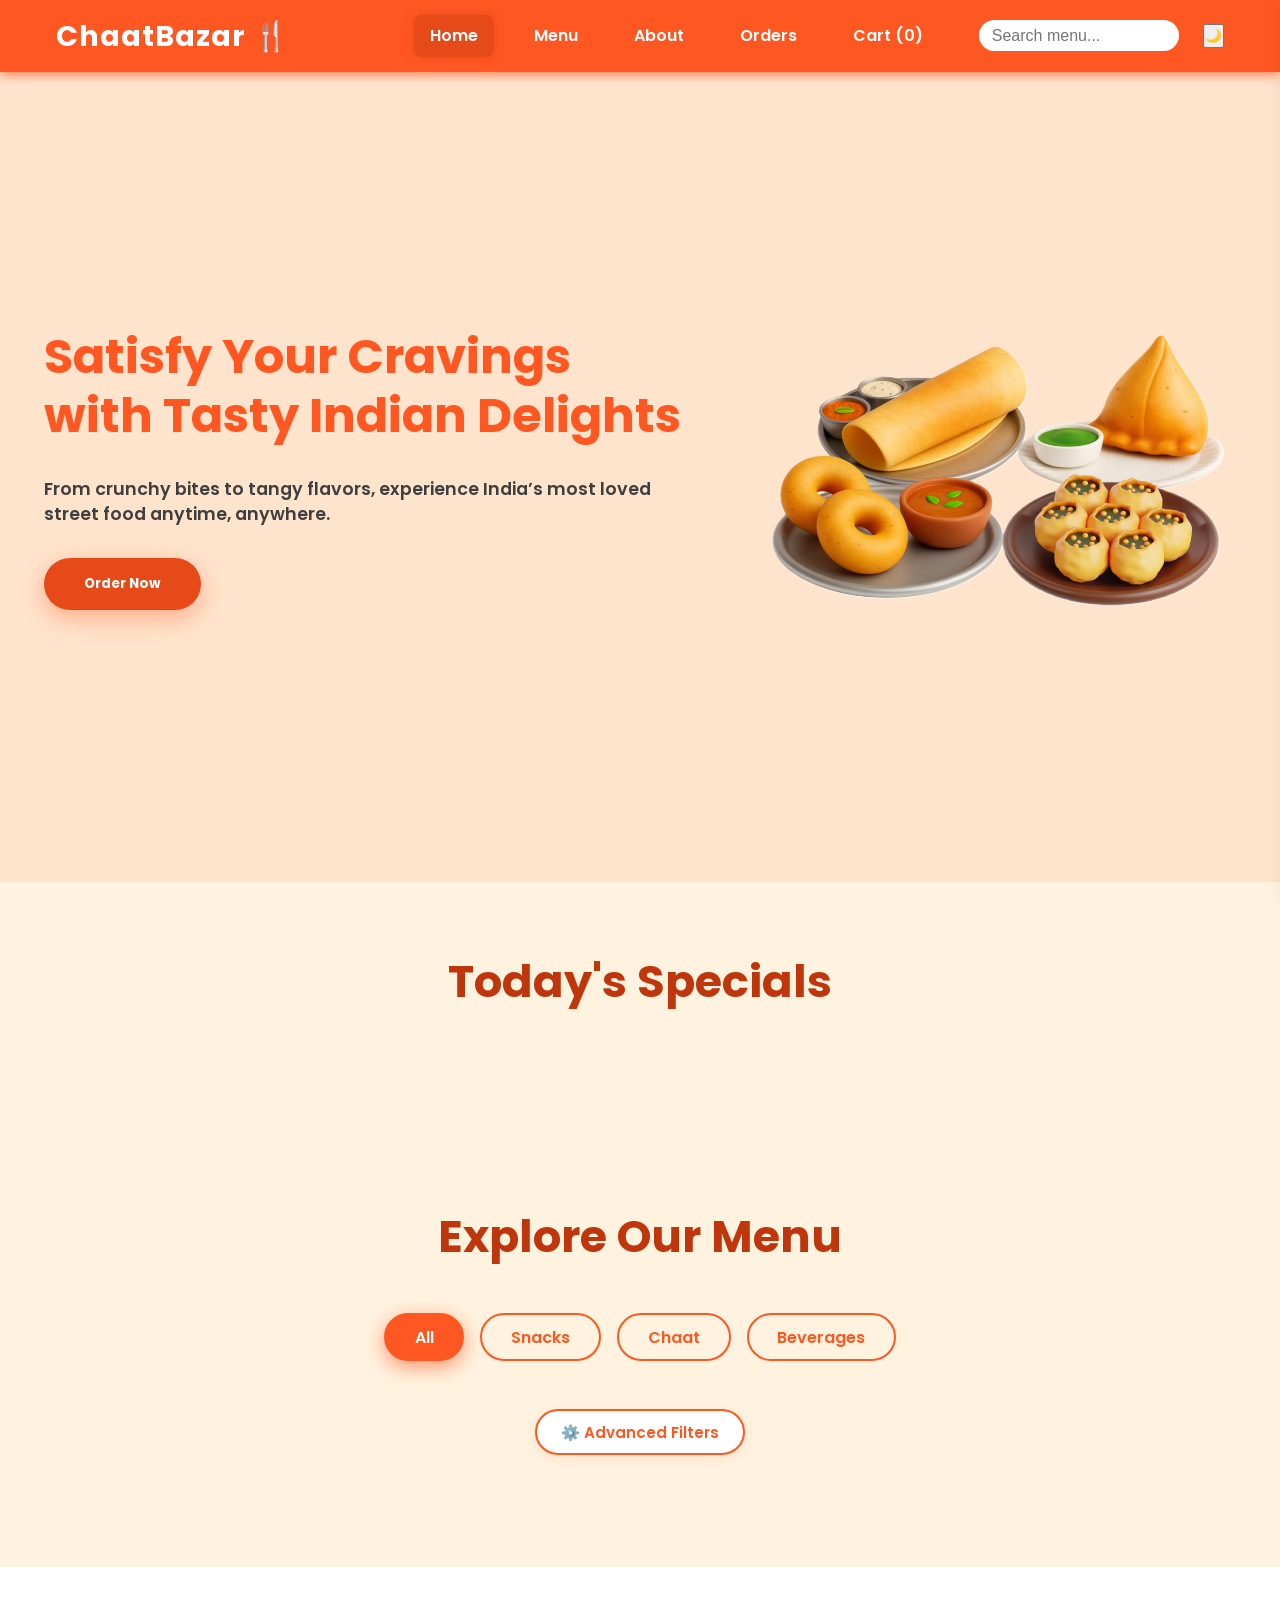
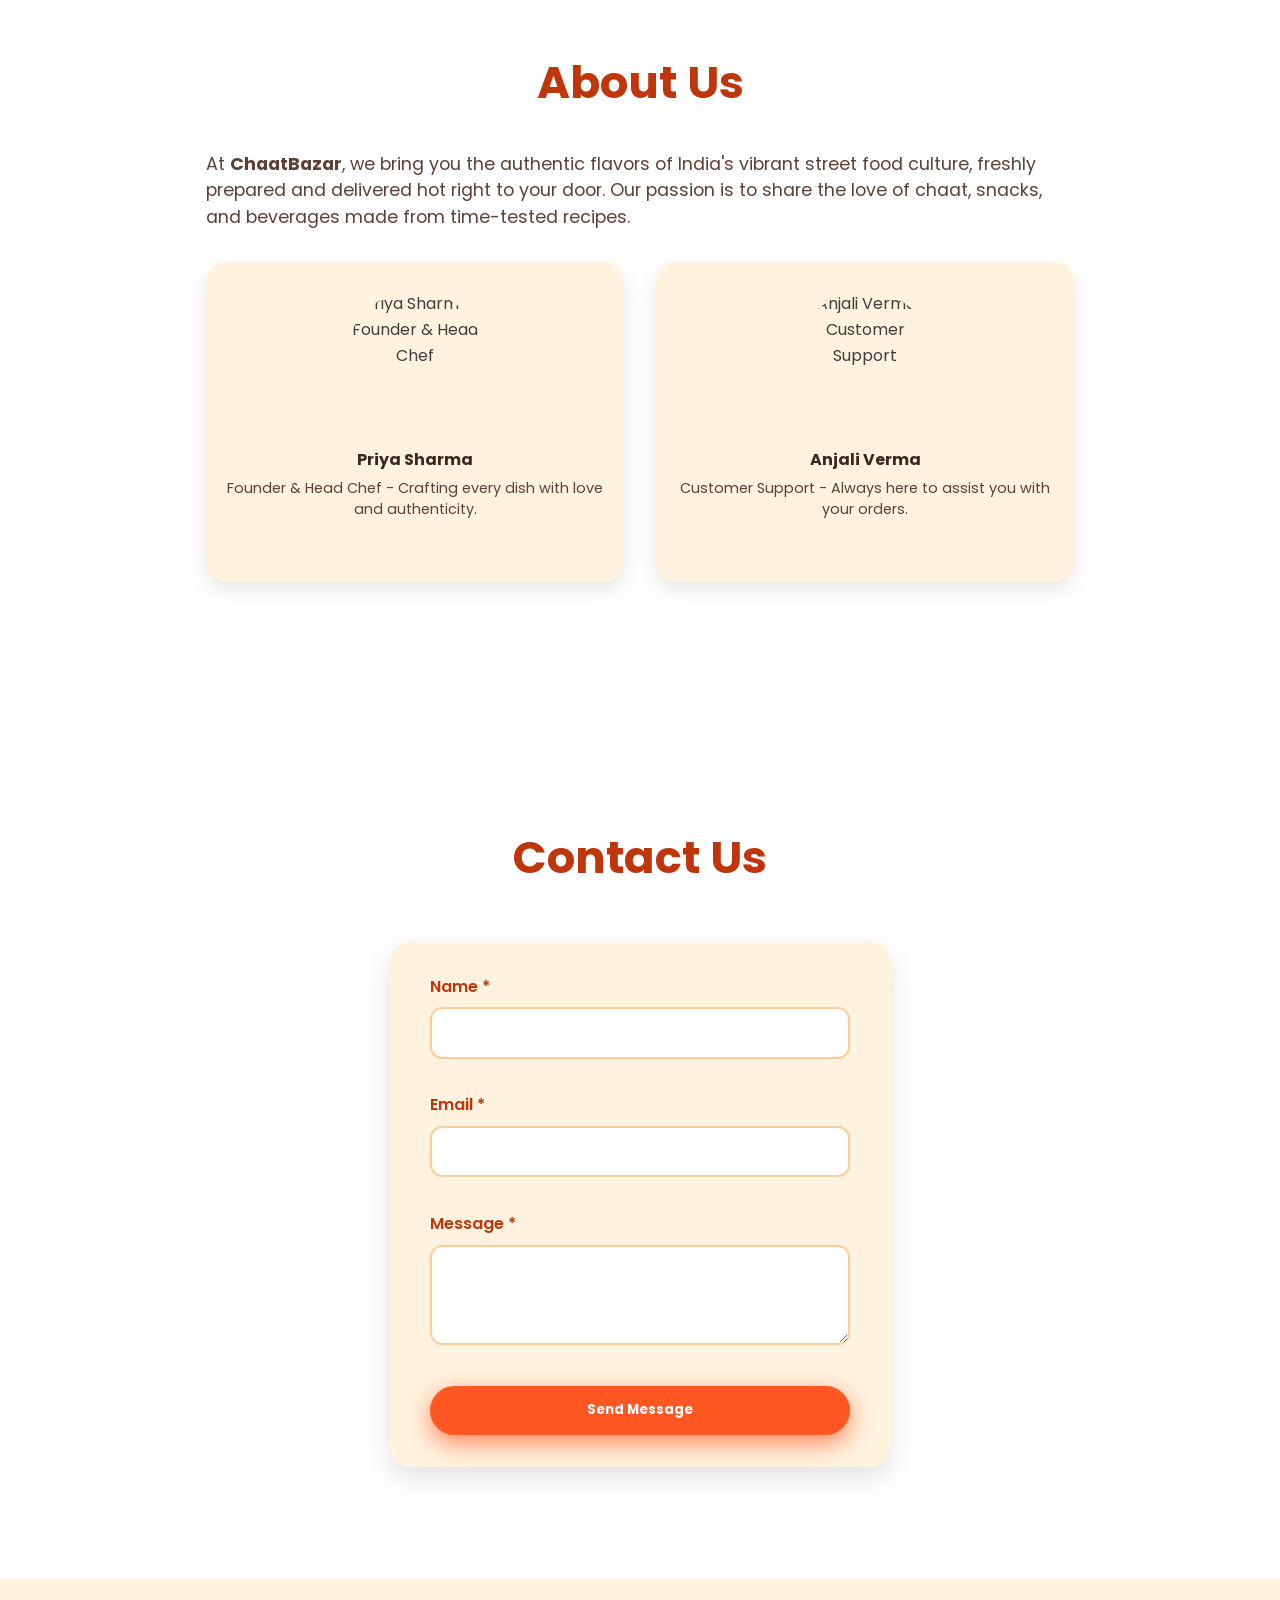
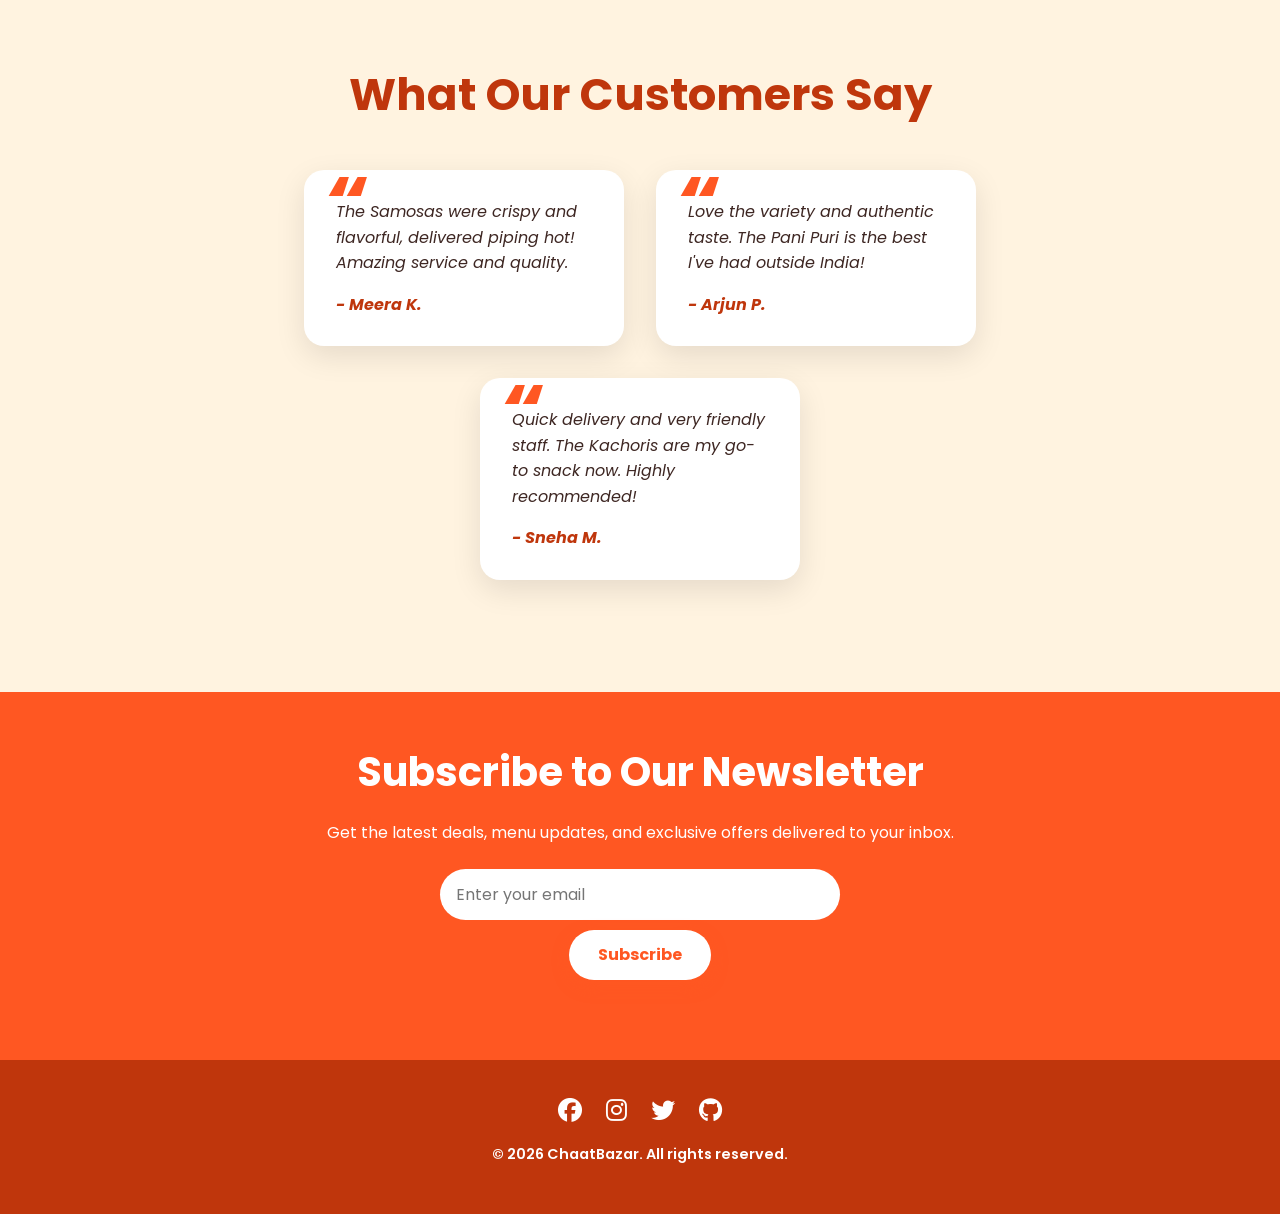
==== commit 8b18d43b: "Merge branch 'main' into resolved-issues" ====
--- a/index.html
+++ b/index.html
@@ -37,17 +37,7 @@
         <button aria-label="Search" id="search-btn"></button>
         <div class="search-suggestions" id="search-suggestions" style="display: none;"></div>
       </div>
-      <button id="theme-toggle" class="theme-toggle" aria-label="Toggle Theme">
-        <span class="theme-toggle-track">
-          <span class="theme-toggle-icon sun-icon">
-            <svg xmlns="http://www.w3.org/2000/svg" viewBox="0 0 24 24" fill="none" stroke="currentColor" stroke-linecap="round" stroke-linejoin="round"><circle cx="12" cy="12" r="5"></circle><line x1="12" y1="1" x2="12" y2="3"></line><line x1="12" y1="21" x2="12" y2="23"></line><line x1="4.22" y1="4.22" x2="5.64" y2="5.64"></line><line x1="18.36" y1="18.36" x2="19.78" y2="19.78"></line><line x1="1" y1="12" x2="3" y2="12"></line><line x1="21" y1="12" x2="23" y2="12"></line><line x1="4.22" y1="19.78" x2="5.64" y2="18.36"></line><line x1="18.36" y1="5.64" x2="19.78" y2="4.22"></line></svg>
-          </span>
-          <span class="theme-toggle-icon moon-icon">
-            <svg xmlns="http://www.w3.org/2000/svg" viewBox="0 0 24 24" fill="none" stroke="currentColor" stroke-linecap="round" stroke-linejoin="round"><path d="M21 12.79A9 9 0 1 1 11.21 3 7 7 0 0 0 21 12.79z"></path></svg>
-          </span>
-          <span class="theme-toggle-thumb"></span>
-        </span>
-      </button>
+  <button id="theme-toggle" class="theme-toggle">🌙</button>
     </nav>
   </div>
 </header>
@@ -60,7 +50,7 @@
     <button class="btn-primary" id="order-now-btn" aria-haspopup="true" aria-controls="menu">Order Now</button>
   </div>
   <div class="hero-image" aria-hidden="true">
-    <img src="img/nbG_img.png" alt="Colorful Indian street food platter" />
+    <img src="img/hero_img.png" alt="Colorful Indian street food platter" />
   </div>
 </section>
 
--- a/css/style.css
+++ b/css/style.css
@@ -86,6 +86,100 @@
   transform: translateX(-50%) translateY(0);
 }
 
+.coupon-section {
+  background: #fff3e0;
+  border: 1px dashed #ff8f4b;
+  border-radius: 14px;
+  padding: 1rem;
+  margin: 1.5rem 0;
+}
+
+.coupon-section h2 {
+  margin-bottom: 0.75rem;
+  font-size: 1.05rem;
+  color: #d84315;
+}
+
+.coupon-input-row {
+  display: flex;
+  flex-wrap: wrap;
+  gap: 0.75rem;
+  align-items: center;
+}
+
+.coupon-input-row input {
+  flex: 1 1 220px;
+  padding: 0.95rem 1rem;
+  border: 1px solid #ffcc9b;
+  border-radius: 12px;
+  background: #fff;
+  color: #3e3e3e;
+}
+
+.coupon-input-row button,
+.secondary-btn {
+  padding: 0.95rem 1.25rem;
+  border: none;
+  border-radius: 12px;
+  font-weight: 700;
+}
+
+.coupon-input-row button {
+  background: #ff7b54;
+  color: #fff;
+}
+
+.secondary-btn {
+  background: #eceff1;
+  color: #263238;
+  border: 1px solid #cfd8dc;
+}
+
+.coupon-message {
+  margin-top: 0.75rem;
+  font-size: 0.95rem;
+  min-height: 1.2rem;
+}
+
+.coupon-message.success {
+  color: #2e7d32;
+}
+
+.coupon-message.error {
+  color: #c62828;
+}
+
+.coupon-applied-label {
+  margin-top: 0.5rem;
+  font-size: 0.95rem;
+  color: #4e342e;
+}
+
+.price-breakdown {
+  background: #fff;
+  border: 1px solid #ffe0b2;
+  border-radius: 14px;
+  padding: 1rem;
+}
+
+.price-breakdown p {
+  display: flex;
+  justify-content: space-between;
+  gap: 1rem;
+  margin: 0 0 0.75rem;
+}
+
+.price-breakdown .grand-total {
+  font-weight: 700;
+  color: #bf360c;
+}
+
+@media (max-width: 600px) {
+  .coupon-input-row {
+    flex-direction: column;
+  }
+}
+
 /* ===== Mobile Responsive ===== */
 
 @media (max-width: 600px) {
@@ -150,6 +244,10 @@
       color: #fff;
       letter-spacing: 1px;
       user-select: none;
+      display: flex;
+      align-items: center;
+      white-space: nowrap;
+      gap: 0.4rem;
     }
     nav {
       display: flex;
@@ -605,17 +703,20 @@
       flex-wrap: wrap;
       margin-bottom: 3rem;
     }
-    .team-member {
-  flex: 1 1 380px;
-  max-width: 420px;
-  height: 320px;
-  perspective: 1000px;
-  background: transparent;
-  border-radius: 20px;
-  box-shadow: none;
-  padding: 0;
-  text-align: center;
-  user-select: none;
+   
+   .team-member {
+   width: 100%;
+   max-width: 420px;
+   min-width: 280px;
+   height: 320px;
+   flex: 1 1 320px;
+   perspective: 1000px;
+   background: transparent;
+   border-radius: 20px;
+   box-shadow: none;
+   padding: 0;
+   text-align: center;
+   user-select: none;
 }
 
 .team-member-inner {
@@ -1066,6 +1167,14 @@
       }
     }
 
+    /*=====Team member layout Fix===*/
+
+    @media (max-width: 768px) {
+    .team-member {
+    min-width: 100%;
+    max-width: 100%;
+  }
+  }
     /* ===== Mobile Navbar Fix ===== */
 @media (max-width: 480px) {
 
@@ -1554,8 +1663,8 @@
   display: flex;
   justify-content: space-between;
   align-items: center;
-  margin-top: 1.2rem;
-  padding-top: 0.8rem;
+  margin-top: 1rem;
+  padding-top: 1rem;
   border-top: 1px solid #fbe9e7;
 }
 
@@ -1568,18 +1677,17 @@
 .card-footer .add-btn {
   background: #2e7d32;
   color: white;
-  padding: 0.4rem 1.2rem;
-  border-radius: 50px;
   border: none;
-  font-weight: 700;
-  box-shadow: 0 4px 10px rgba(46, 125, 50, 0.3);
-  transition: all 0.3s ease;
+  padding: 0.5rem 1.2rem;
+  border-radius: 30px;
+  font-weight: 600;
+  cursor: pointer;
+  transition: 0.3s ease;
 }
 
 .card-footer .add-btn:hover {
   background: #1b5e20;
-  box-shadow: 0 6px 15px rgba(27, 94, 32, 0.5);
-  transform: translateY(-1px);
+  transform: scale(1.05);
 }
 
 /* ===== Orders Dashboard Layout ===== */
@@ -1848,6 +1956,13 @@
   box-shadow: 0 6px 20px rgba(191, 54, 12, 0.4);
   transform: translateY(-1px);
 }
+/* quantity control */
+.quantity-control {
+  display: flex;
+  align-items: center;
+  justify-content: space-between;
+  background: #2e7d32;
+=======
 /* ===== Dark Mode Theme ===== */
 .theme-toggle {
   padding: 8px 12px;
@@ -2040,186 +2155,37 @@
 }
 ::-webkit-scrollbar-thumb {
   background: #ff5722;
+  
   border-radius: 999px;
-}
-::-webkit-scrollbar-thumb:hover {
-  background: #e64a19;
-/* ===== Accessibility Styles ===== */
-
-/* Skip link - visible on focus */
-.skip-link {
-  position: absolute;
-  top: -40px;
-  left: 0;
-  background: #ff5722;
+  padding: 6px 10px;
+  min-width: 120px;
+  height: 44px;
+  box-shadow: 0 4px 12px rgba(46, 125, 50, 0.25);
+}
+
+.quantity-control button {
+  width: 32px;
+  height: 32px;
+  border: none;
+  border-radius: 50%;
+  background: white;
+  color: #2e7d32;
+  font-size: 20px;
+  font-weight: 700;
+  cursor: pointer;
+  transition: all 0.2s ease;
+}
+
+.quantity-control button:hover {
+  transform: scale(1.08);
+}
+
+.quantity-number {
   color: white;
-  padding: 0.6rem 1rem;
-  text-decoration: none;
-  z-index: 10000;
-  border-radius: 0 0 8px 0;
-  font-weight: 600;
-}
-
-.skip-link:focus {
-  top: 0;
-}
-
-/* Enhanced focus states for keyboard navigation */
-body.keyboard-nav button:focus,
-body.keyboard-nav a:focus,
-body.keyboard-nav input:focus,
-body.keyboard-nav textarea:focus,
-body.keyboard-nav select:focus {
-  outline: 3px solid #ff5722;
-  outline-offset: 2px;
-}
-
-/* Focus states for all interactive elements */
-button:focus-visible,
-a:focus-visible,
-input:focus-visible,
-textarea:focus-visible,
-select:focus-visible {
-  outline: 3px solid #ff5722;
-  outline-offset: 2px;
-  border-radius: 4px;
-}
-
-/* Card focus state */
-.card:focus {
-  outline: 3px solid #ff5722;
-  outline-offset: 2px;
-  box-shadow: 0 0 20px rgba(255, 87, 34, 0.5);
-}
-
-/* Search suggestion focused state */
-.suggestion-item.focused {
-  background: #ffe0d0;
-  color: #3e3e3e;
-}
-
-.suggestion-item:focus-visible {
-  outline: 2px solid #ff5722;
-  outline-offset: 1px;
-}
-
-/* Improved focus for navigation links */
-nav a:focus-visible {
-  box-shadow: 0 0 8px #ff5722;
-}
-
-/* Filter button focus state */
-.filter-btn:focus-visible,
-.menu-filter:focus-visible {
-  outline: 2px solid #ff5722;
-  outline-offset: 2px;
-}
-
-/* Checkbox and radio focus states */
-input[type="checkbox"]:focus-visible,
-input[type="radio"]:focus-visible {
-  outline: 2px solid #ff5722;
-  outline-offset: 2px;
-}
-
-/* Range slider focus state */
-input[type="range"]:focus-visible {
-  outline: 2px solid #ff5722;
-  outline-offset: 4px;
-}
-
-/* Select dropdown focus state */
-select:focus-visible {
-  outline: 2px solid #ff5722;
-  outline-offset: 2px;
-}
-
-/* High contrast mode support */
-@media (prefers-contrast: more) {
-  button:focus-visible,
-  a:focus-visible,
-  input:focus-visible,
-  textarea:focus-visible,
-  select:focus-visible {
-    outline-width: 4px;
-  }
-
-  .card:focus {
-    outline-width: 4px;
-    box-shadow: 0 0 30px rgba(255, 87, 34, 0.8);
-  }
-}
-
-/* Reduced motion support */
-@media (prefers-reduced-motion: reduce) {
-  * {
-    animation-duration: 0.01ms !important;
-    animation-iteration-count: 1 !important;
-    transition-duration: 0.01ms !important;
-  }
-}
-
-/* Dark mode support for better contrast */
-@media (prefers-color-scheme: dark) {
-  body {
-    background: #1a1a1a;
-    color: #e0e0e0;
-  }
-
-  .card {
-    background: #2d2d2d;
-  }
-
-  .suggestion-item {
-    background: #2d2d2d;
-    color: #e0e0e0;
-  }
-
-  .suggestion-item.focused {
-    background: #bf360c;
-    color: #fff;
-  }
-}
-
-/* Ensure links are underlined for clarity */
-a[href] {
-  text-decoration: underline;
-  text-decoration-color: rgba(255, 87, 34, 0.5);
-}
-
-/* Improve contrast of disabled buttons */
-button:disabled {
-  opacity: 0.6;
-  cursor: not-allowed;
-}
-
-/* Out of Stock Badge */
-.out-of-stock-badge {
-  background-color: #6c757d !important;  /* Grey color */
-  color: white;
-  padding: 5px 10px;
-  border-radius: 5px;
-  font-size: 12px;
-  font-weight: 600;
-  display: inline-block;
-  margin: 10px 0 5px 0;
-  letter-spacing: 0.5px;
+  font-size: 18px;
+  font-weight: 700;
+  min-width: 24px;
   text-align: center;
-  width: fit-content;
-}
-
-/* Disabled button styling */
-.add-btn:disabled {
-  opacity: 0.6;
-  cursor: not-allowed;
-  background-color: #cccccc !important;
-  transform: none !important;
-}
-
-/* Hover effect for disabled button */
-.add-btn:disabled:hover {
-  transform: none !important;
-  opacity: 0.6;
 }
 }
 
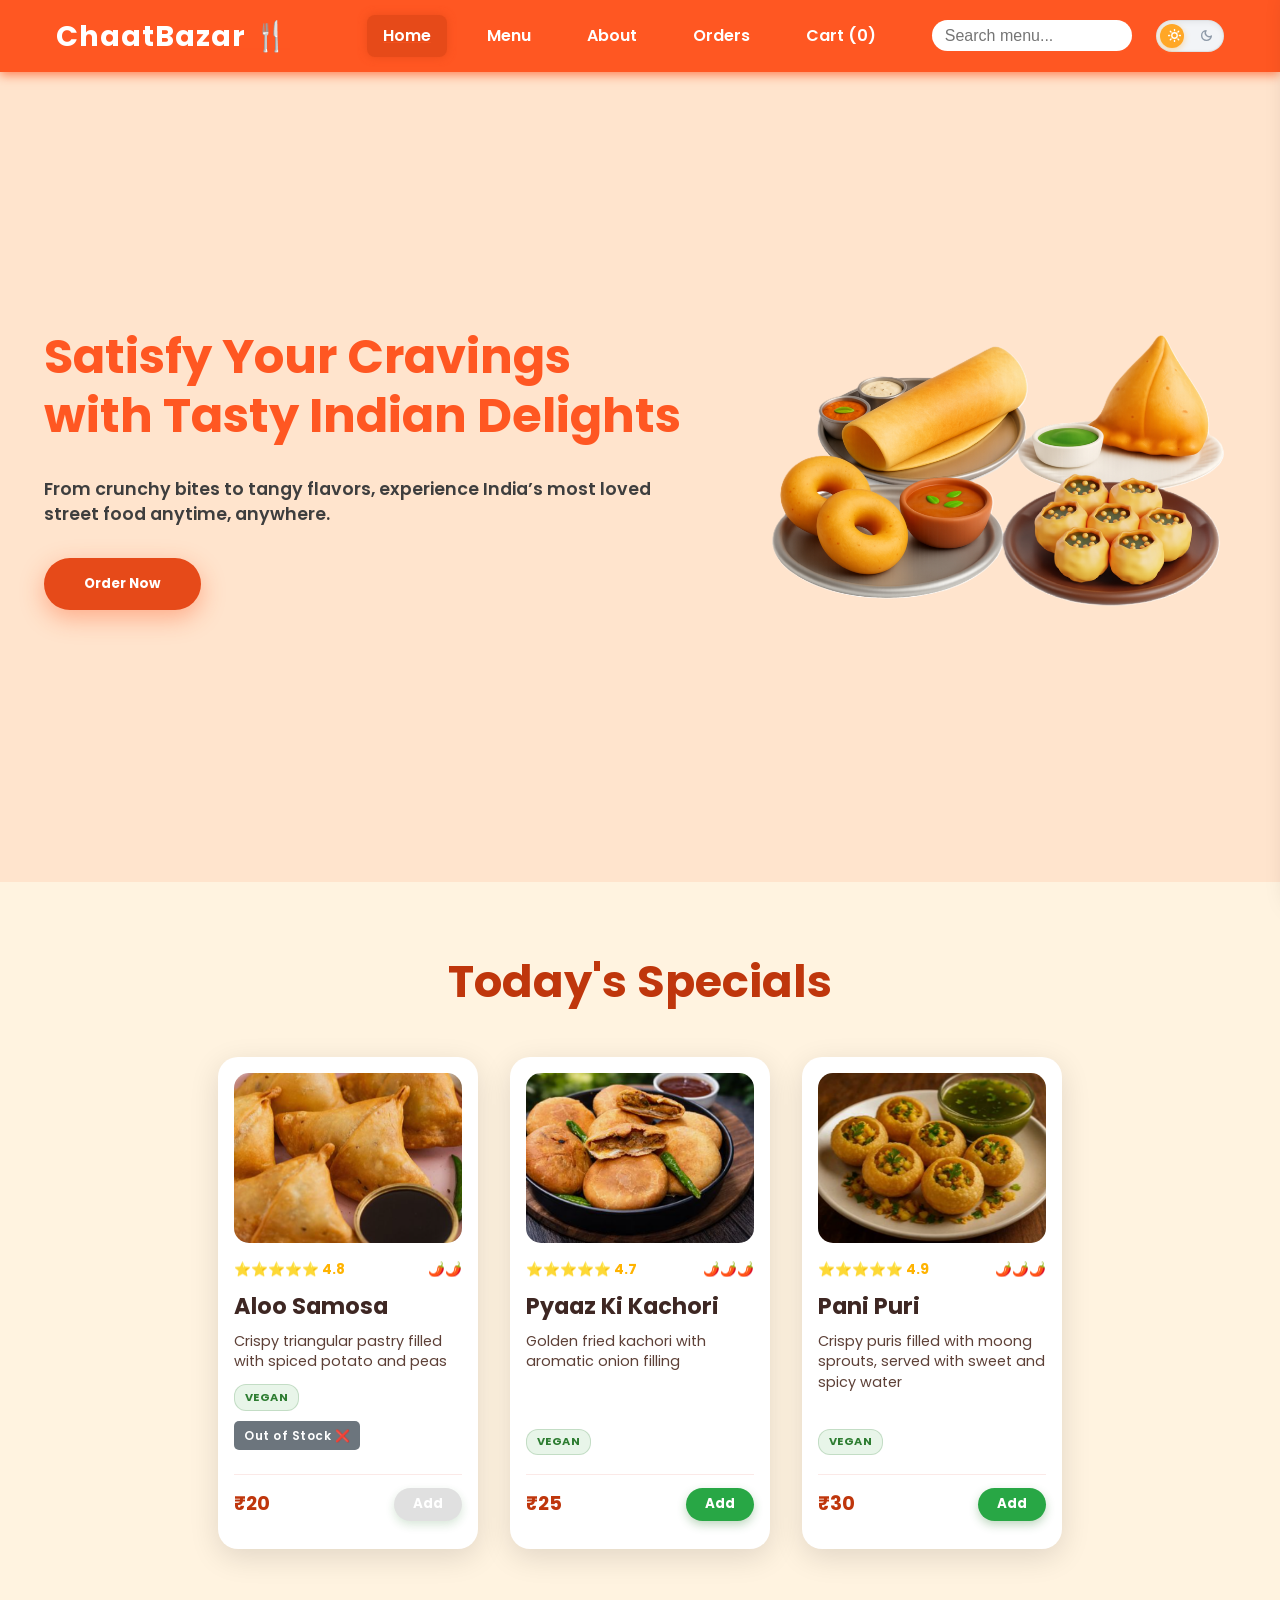
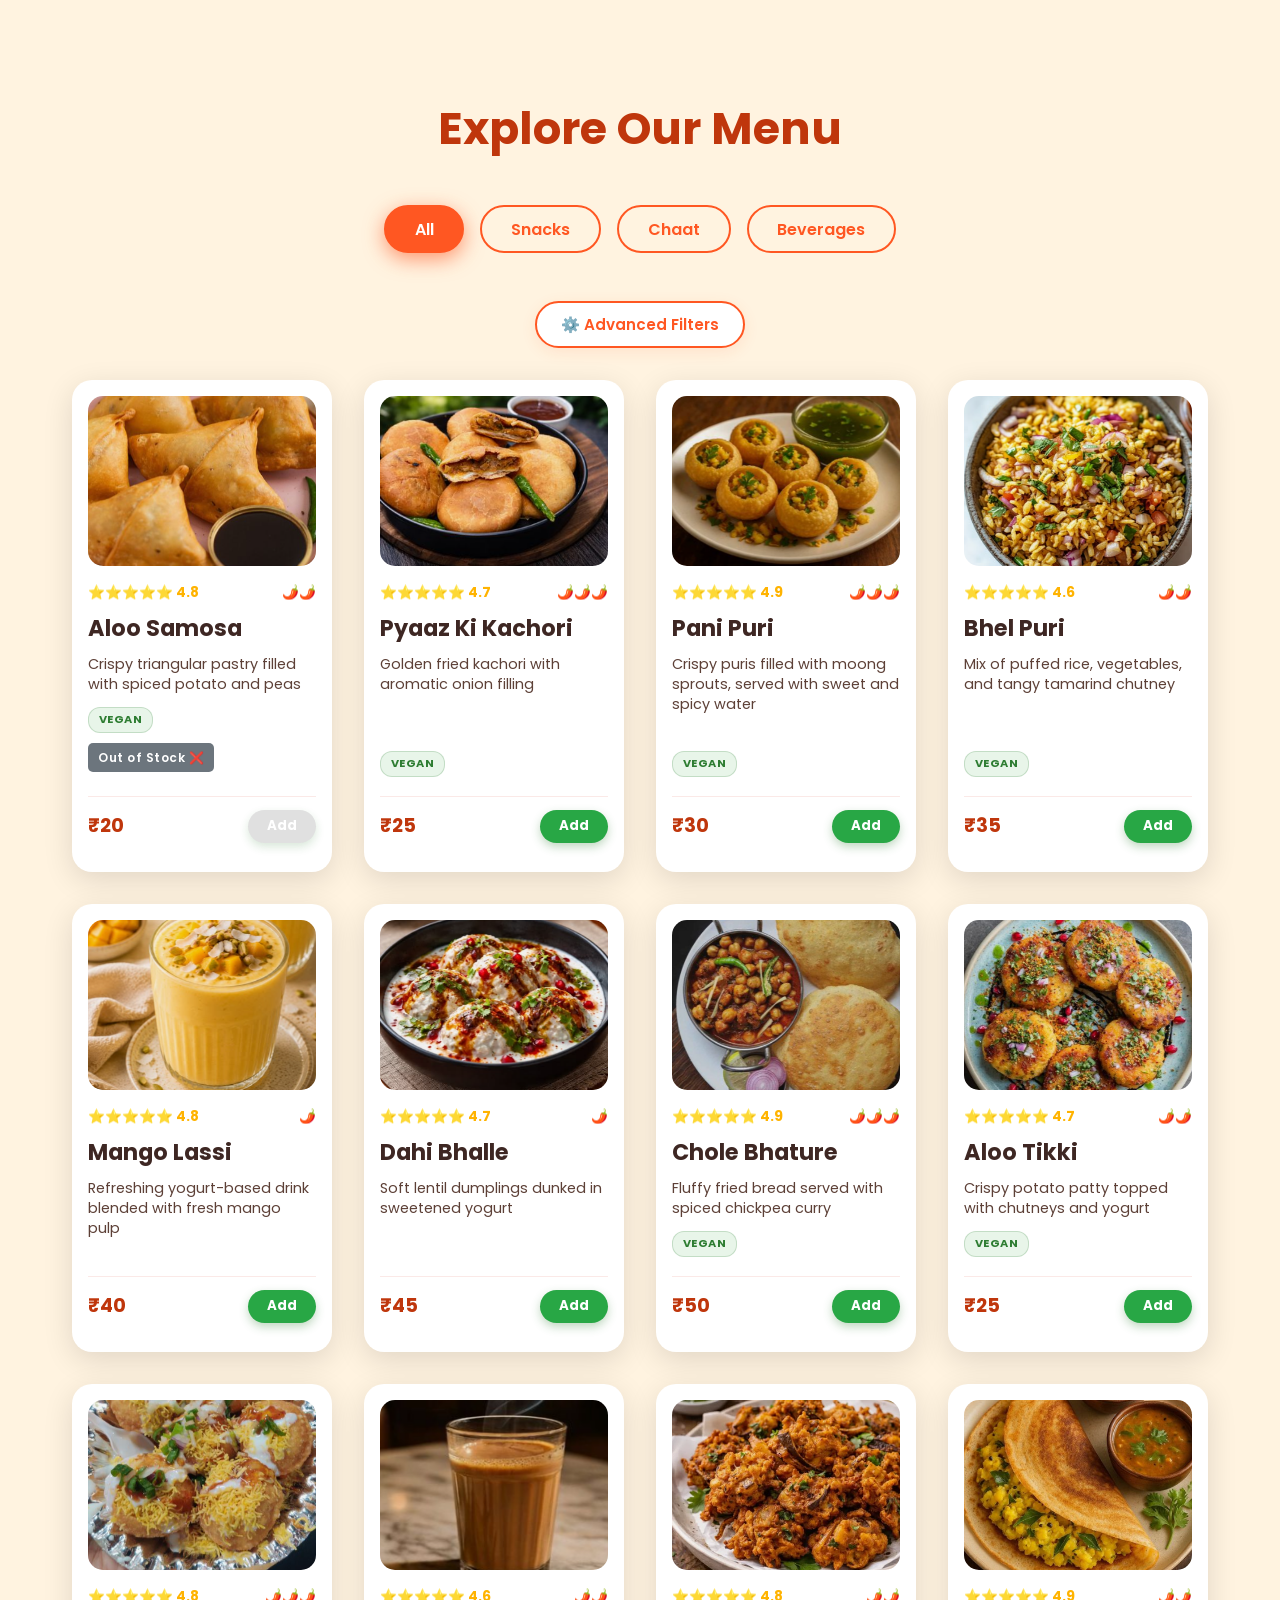
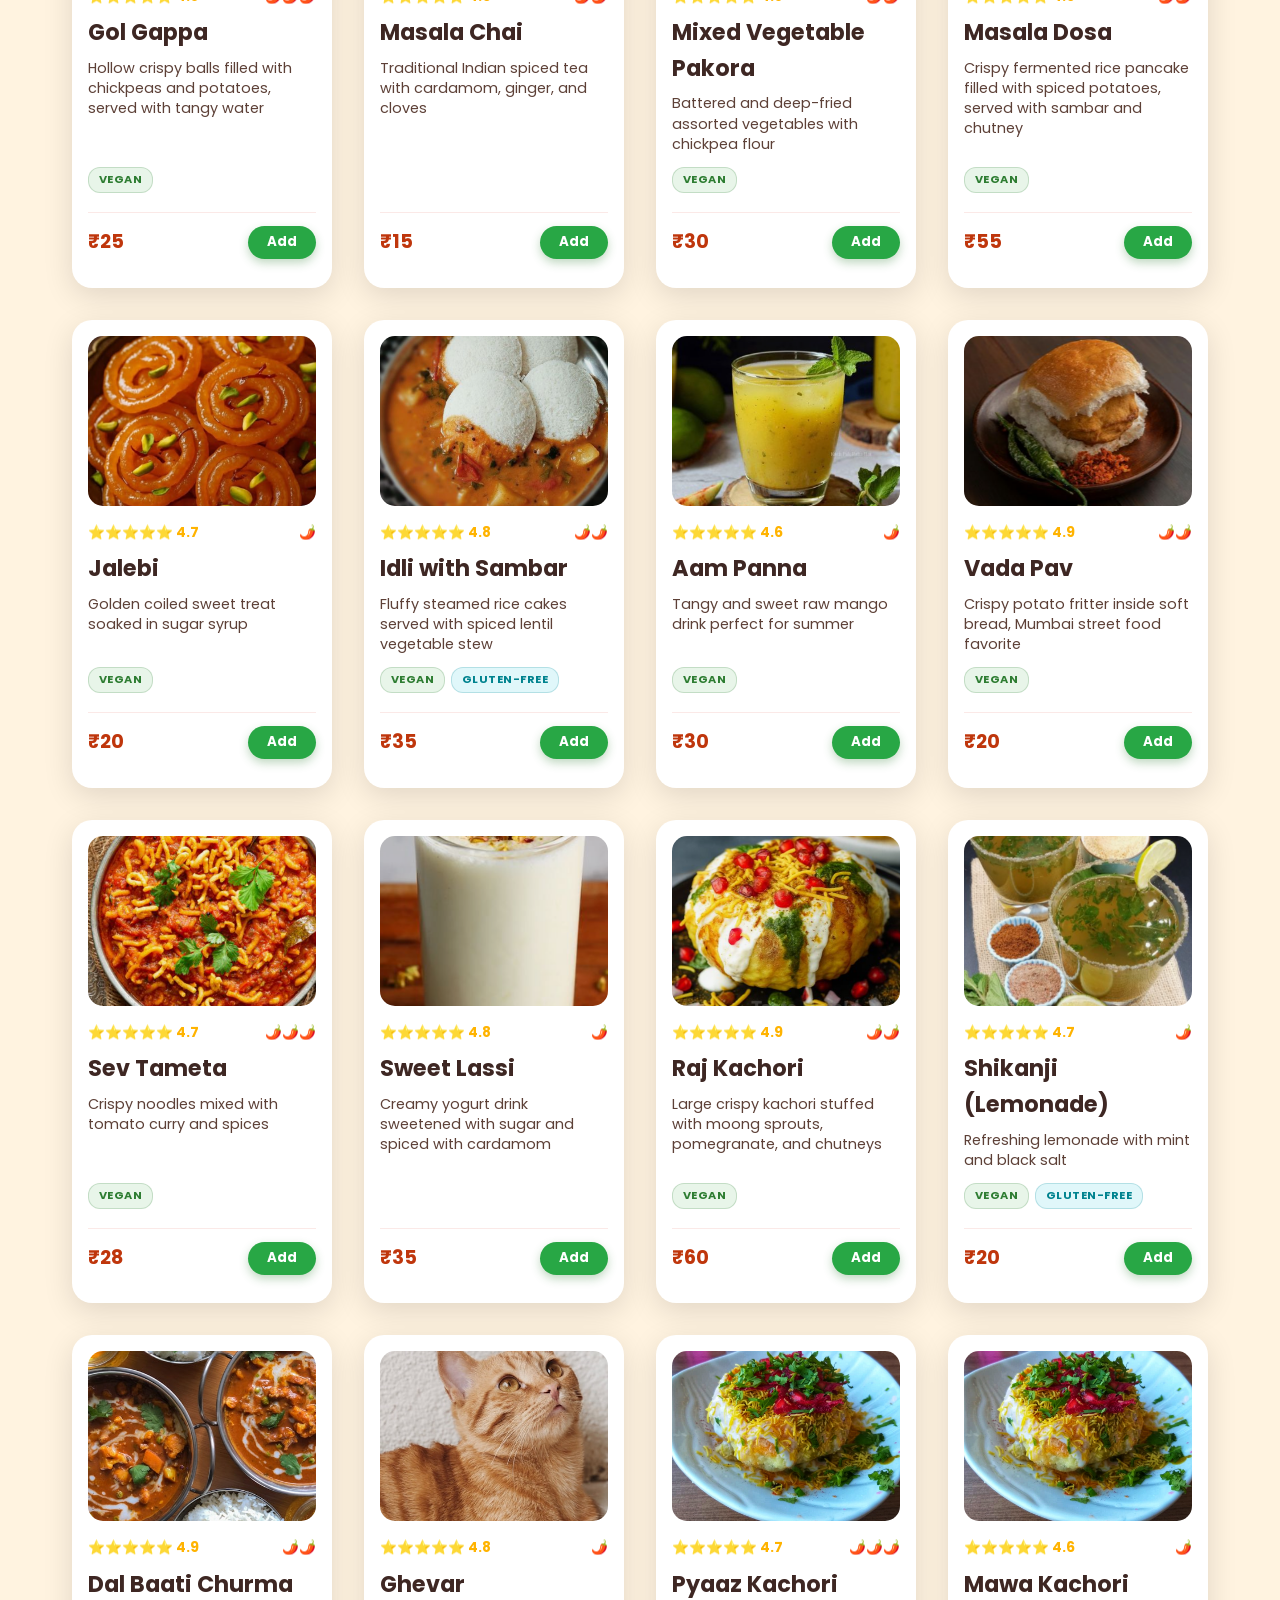
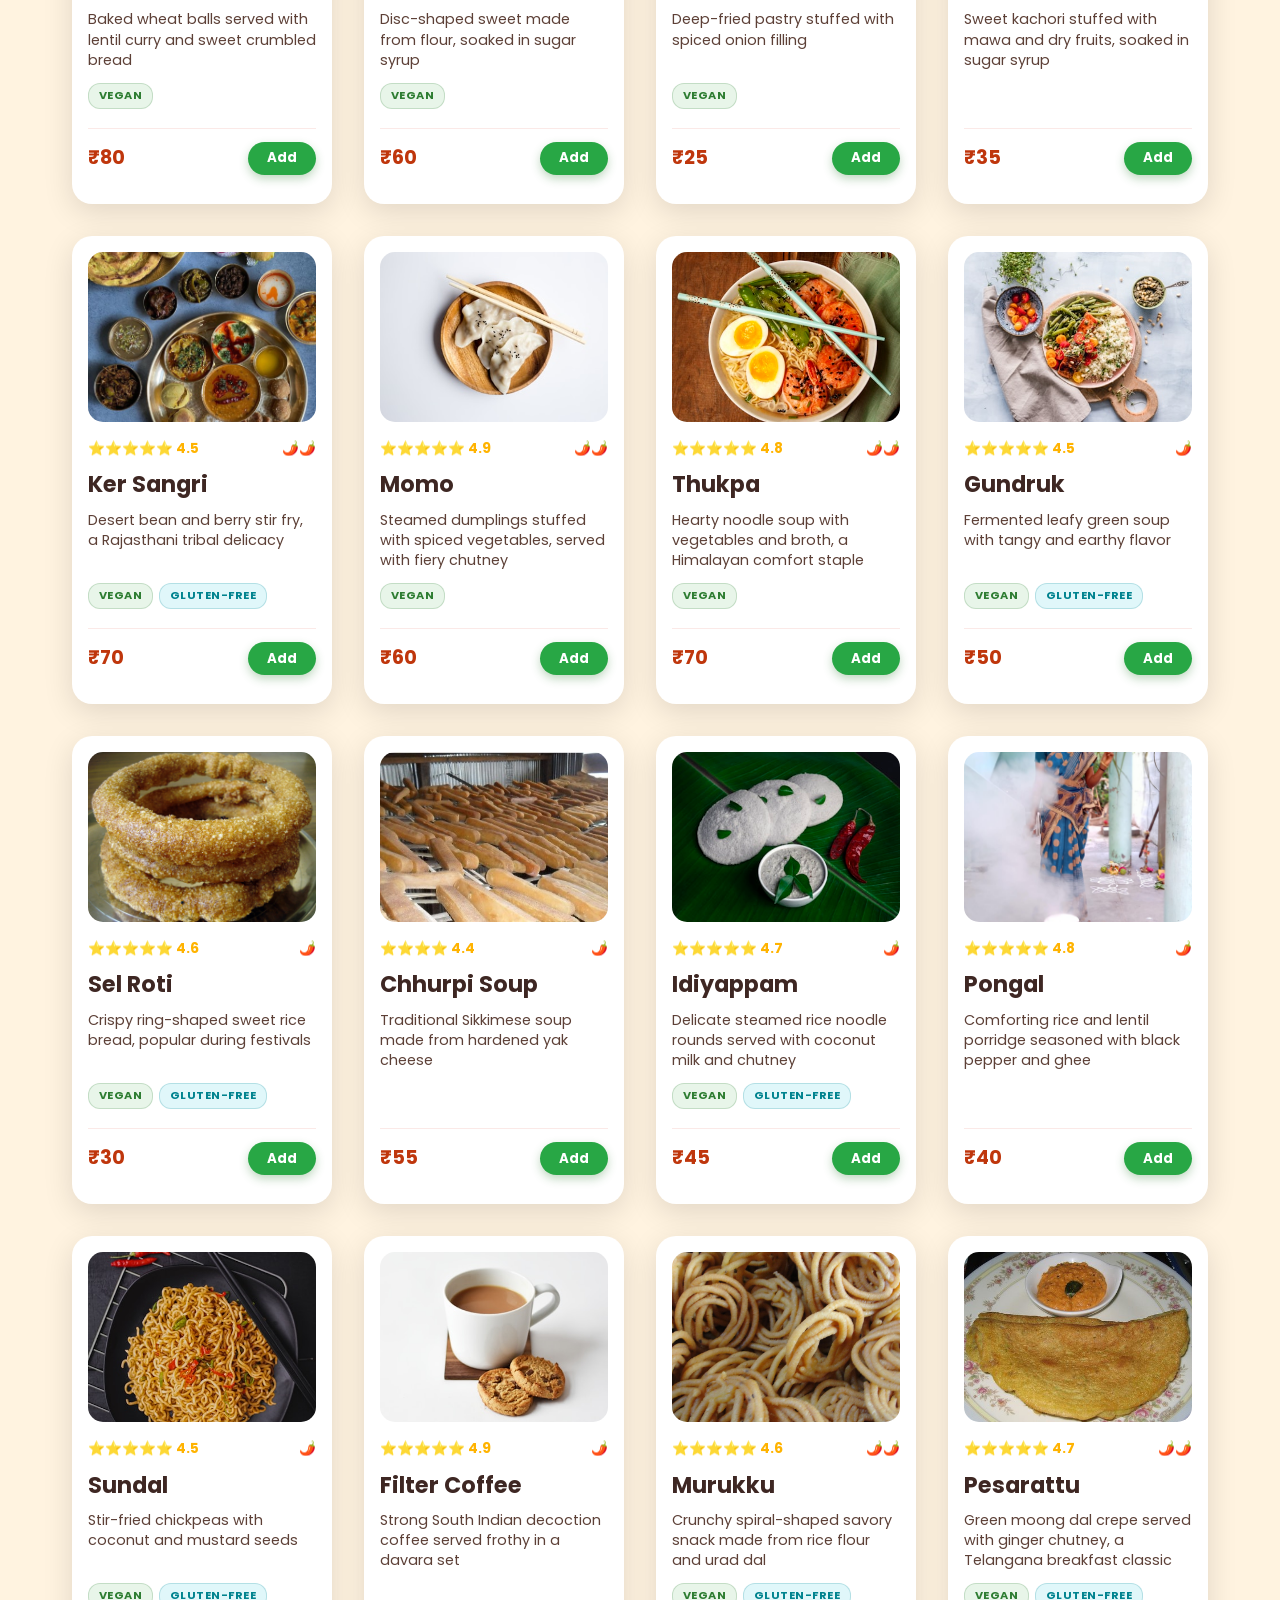
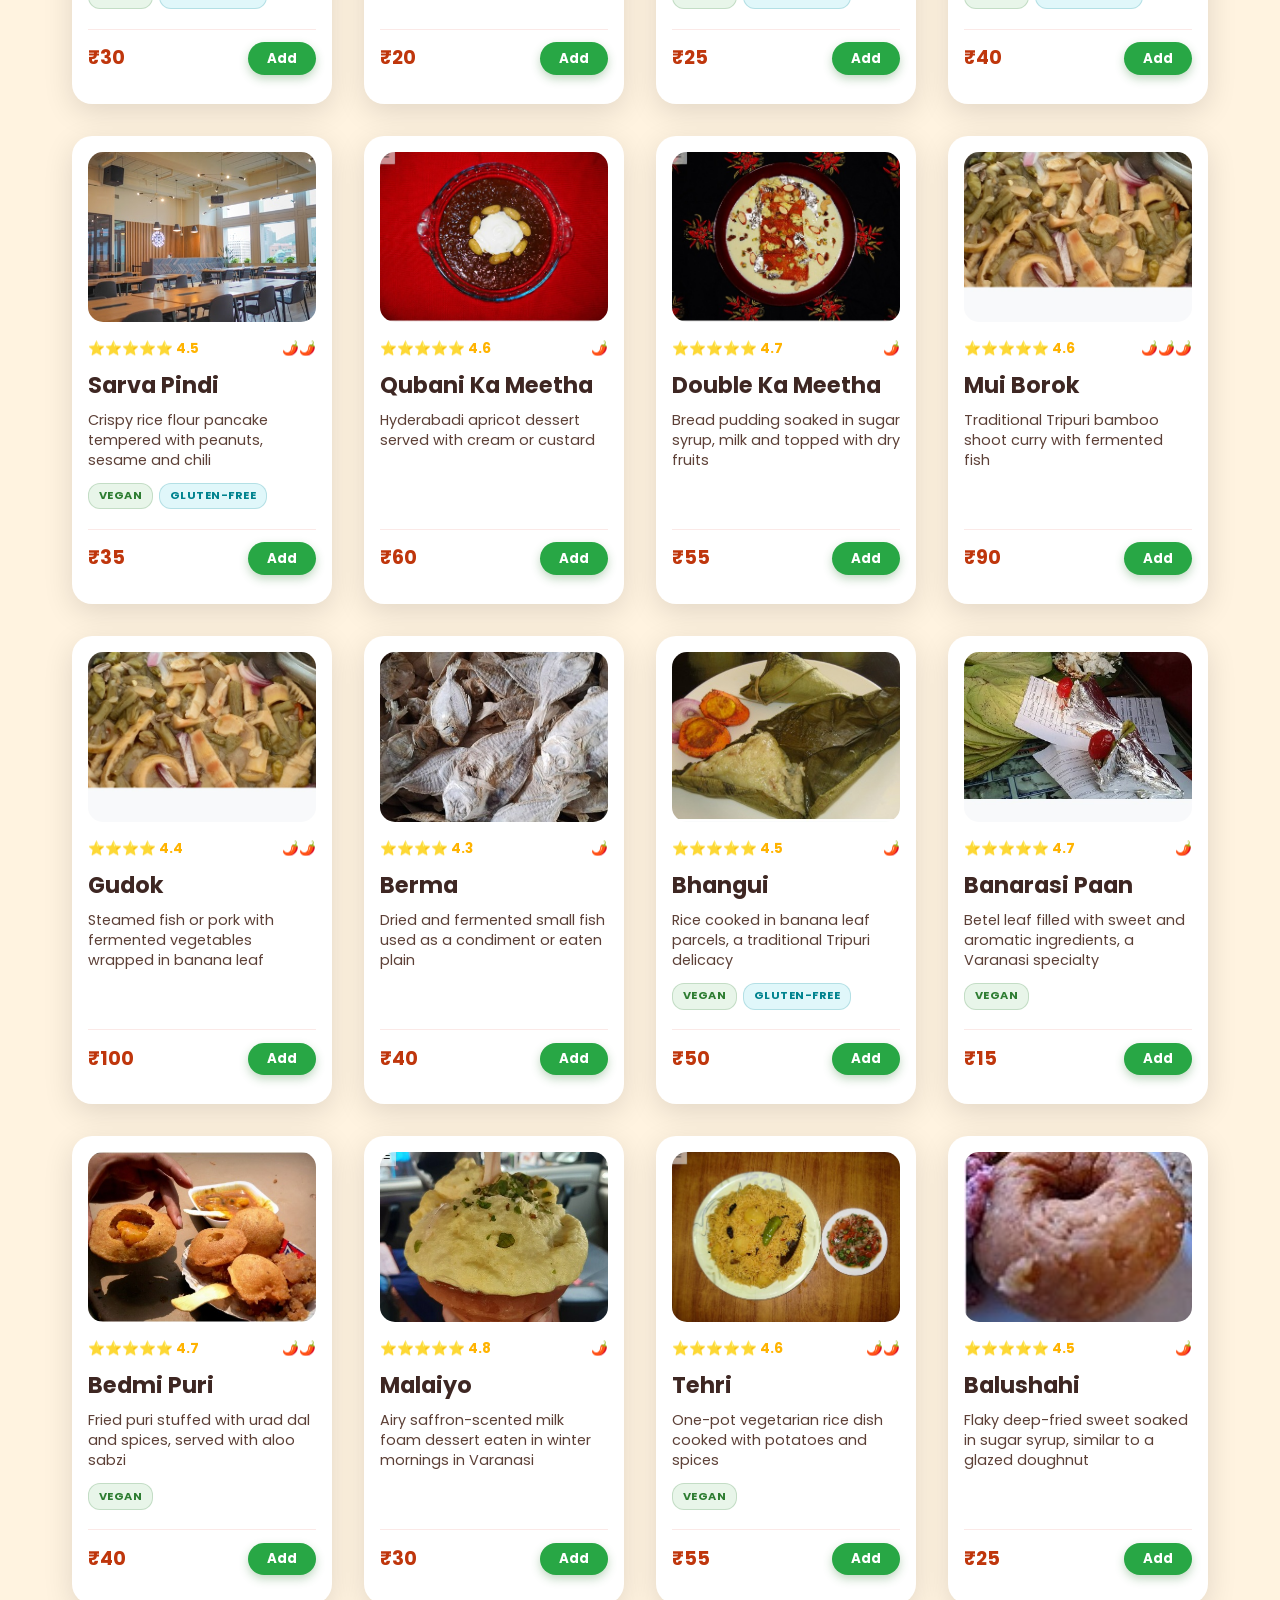
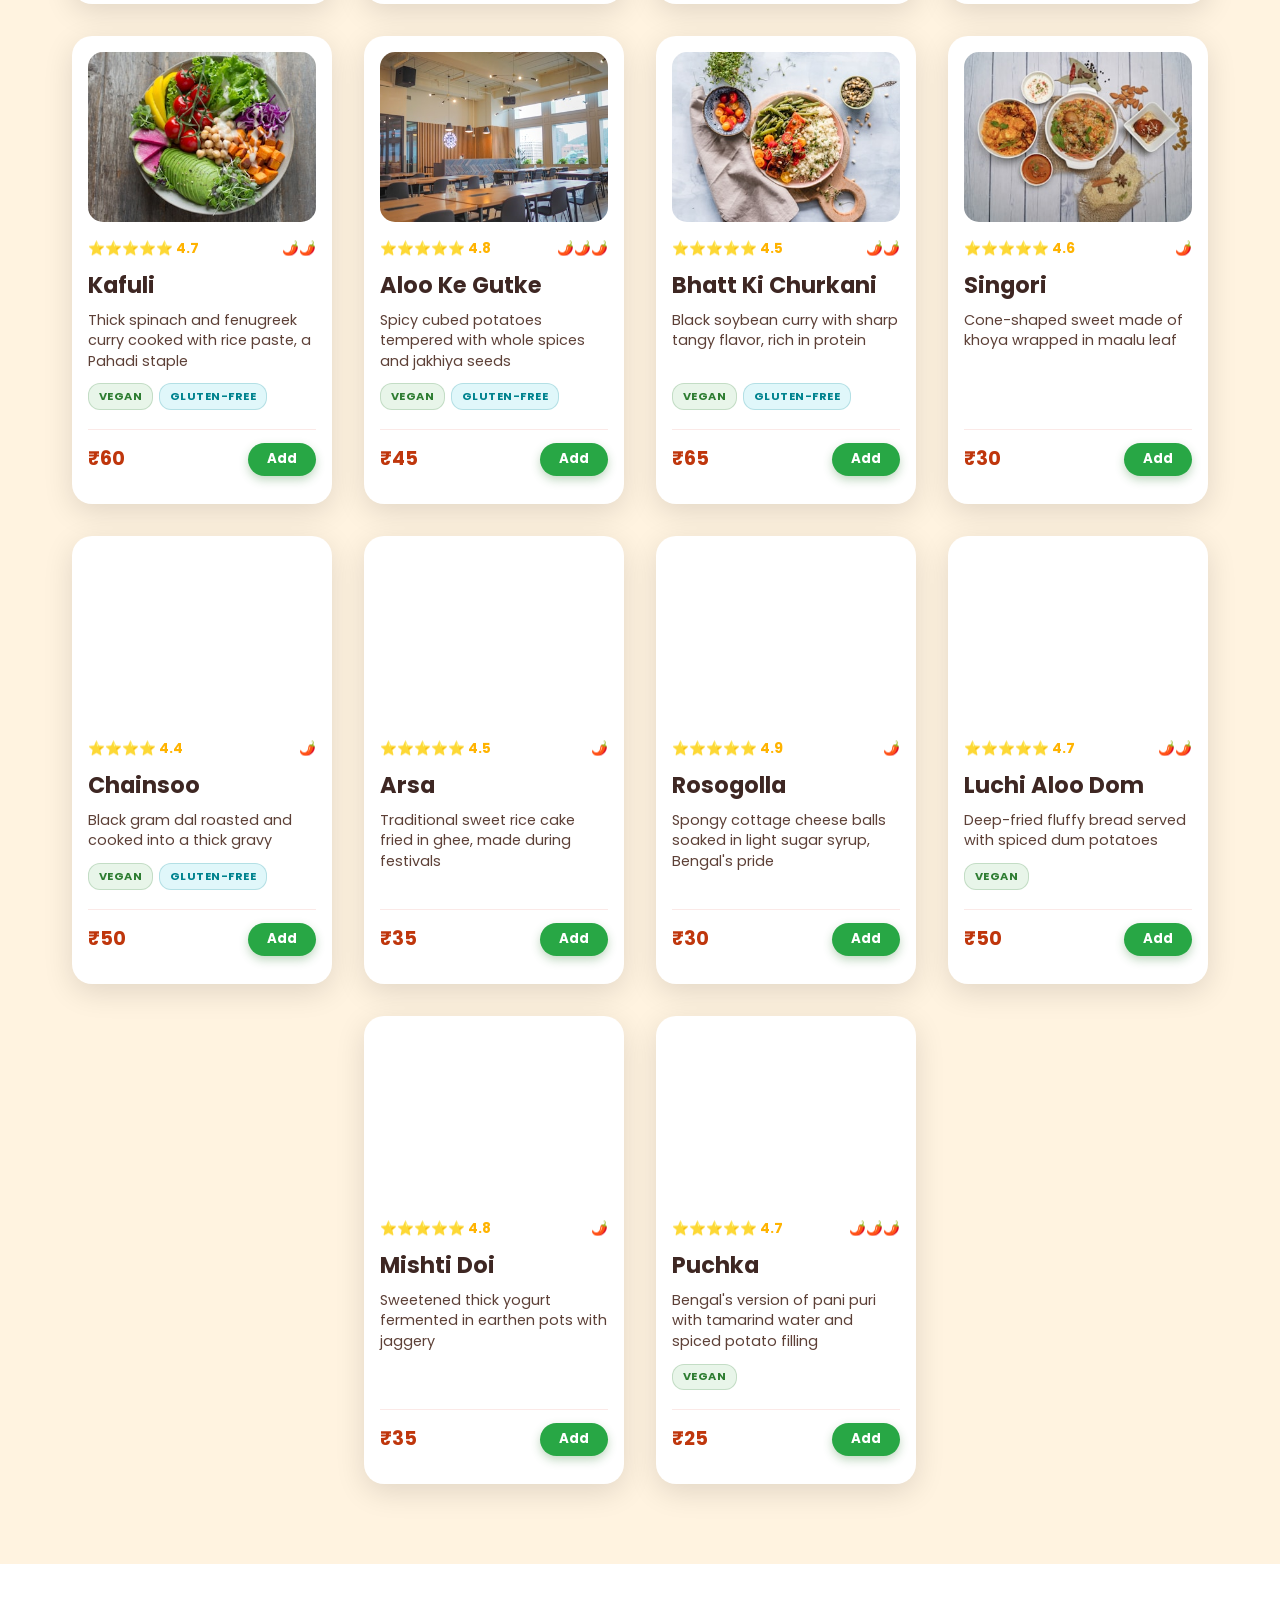
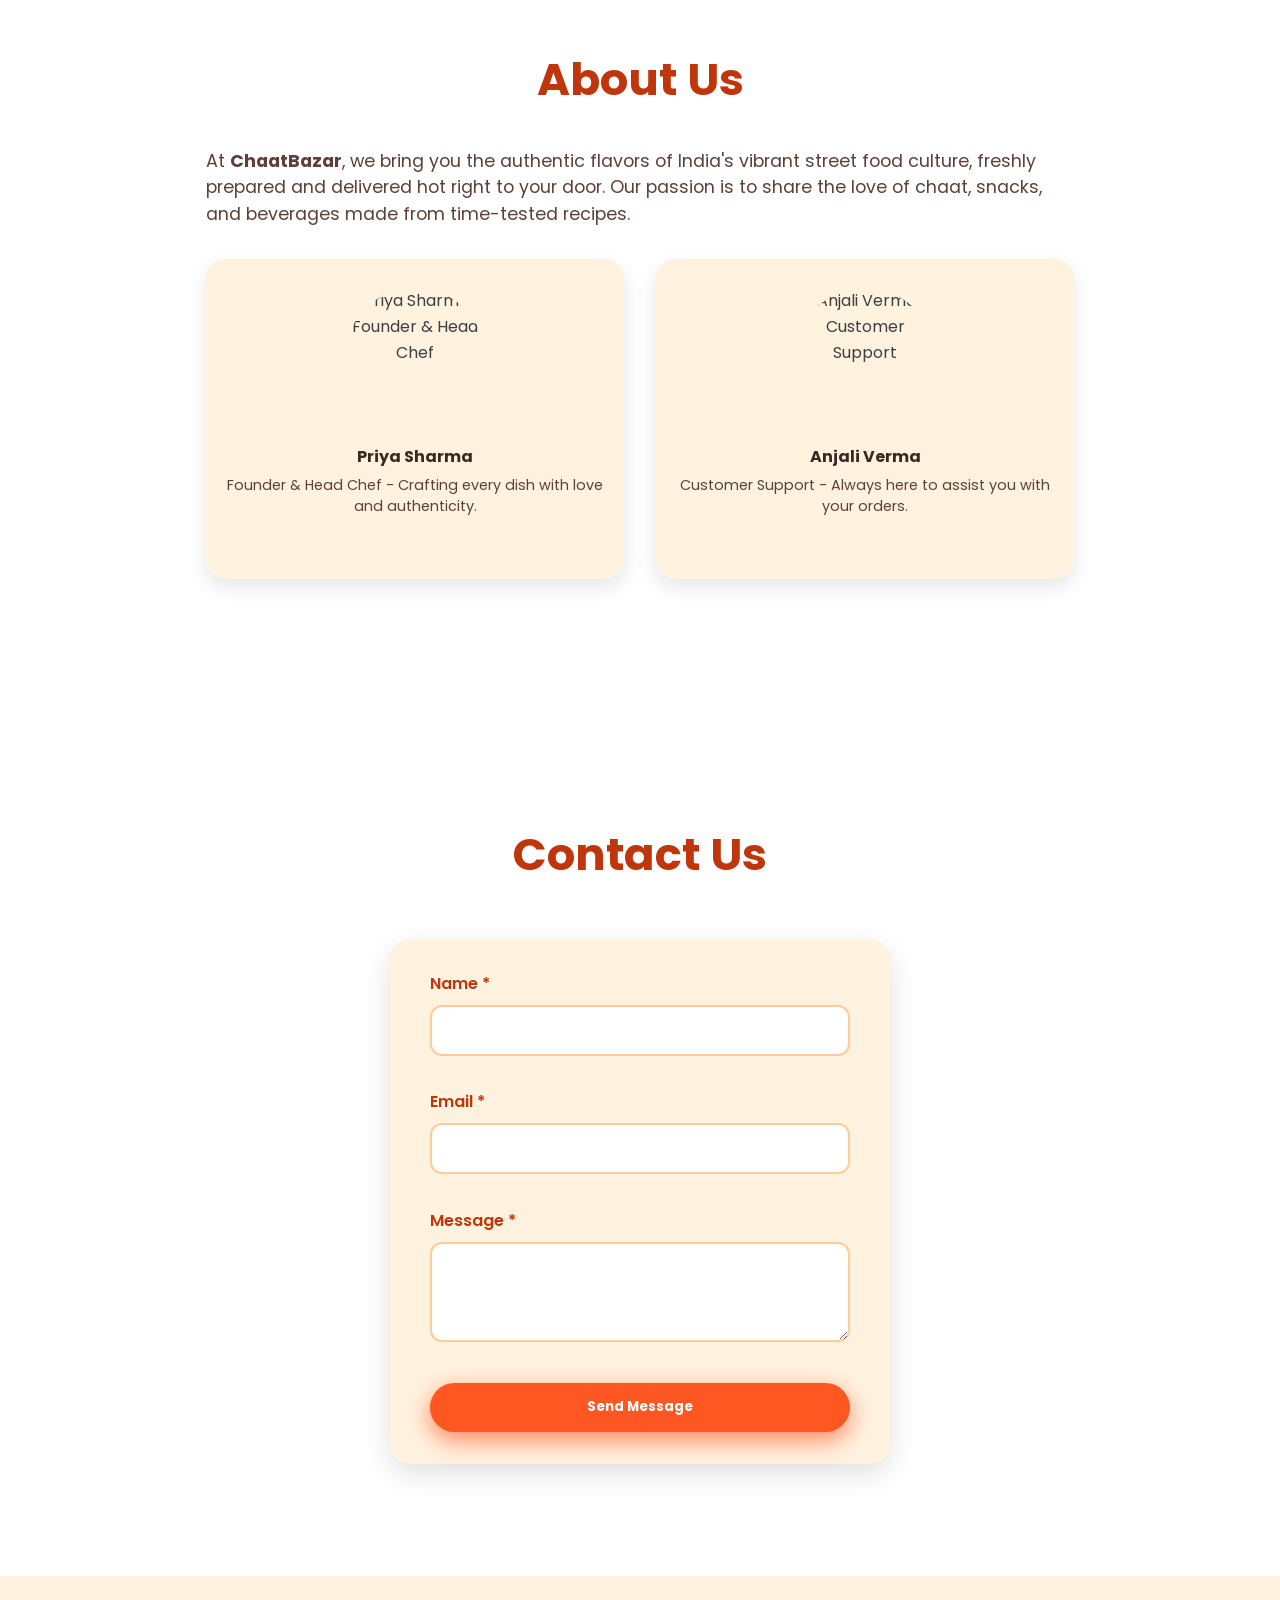
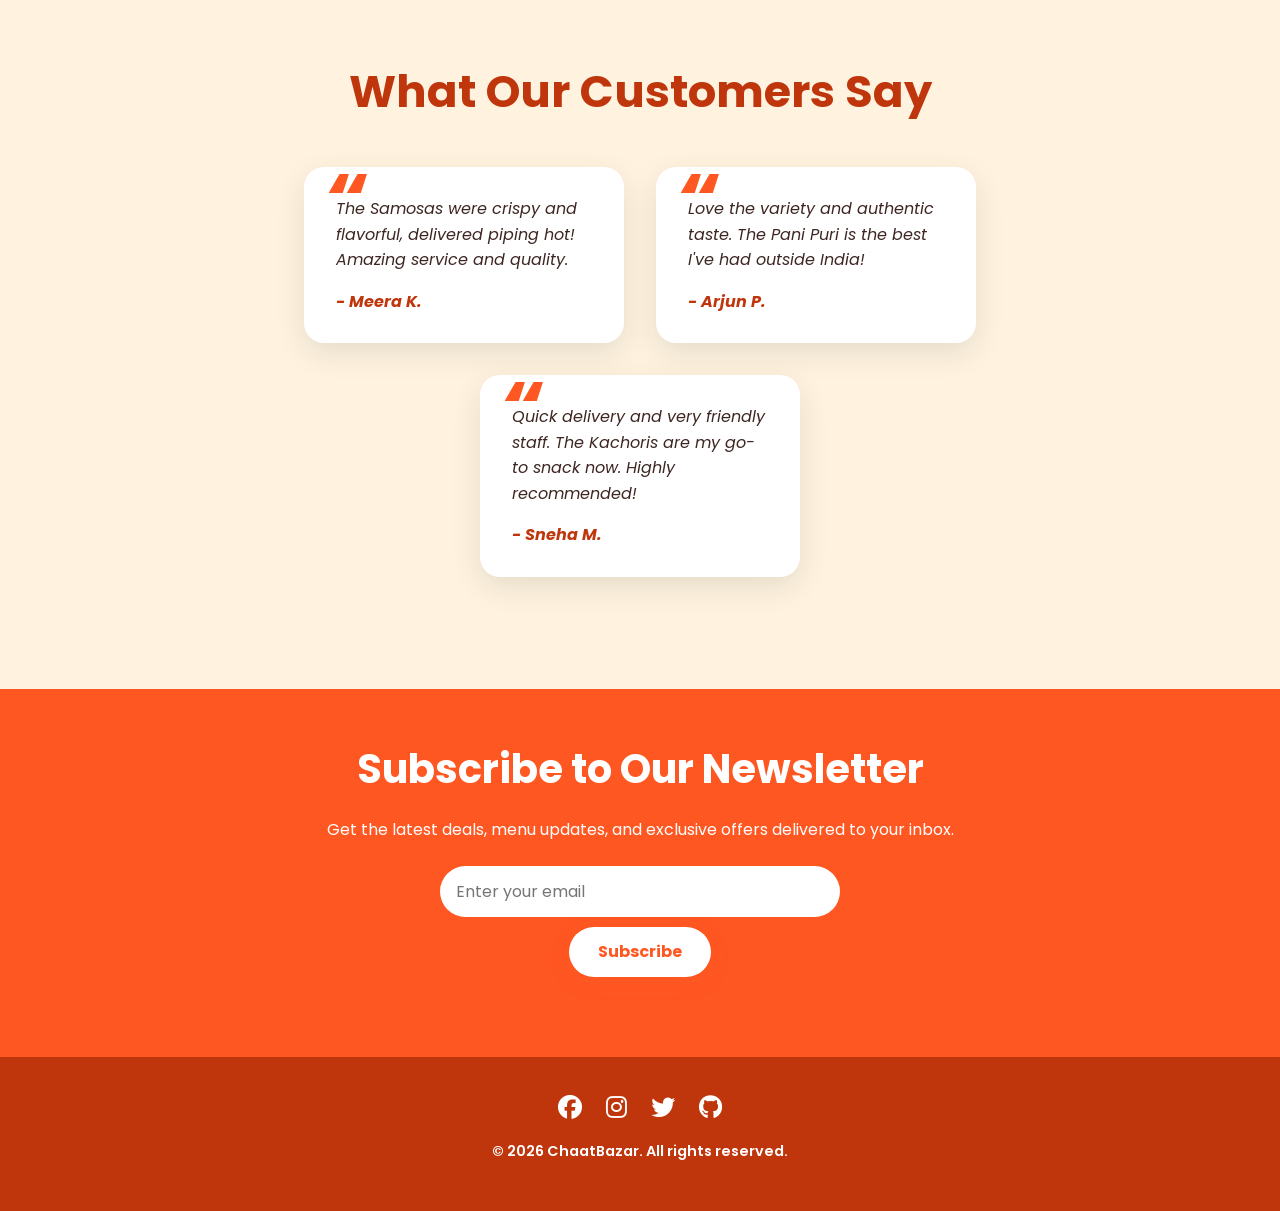
==== commit 7abb766d: "style(ui): add inline magnifying-glass SVG inside index.html search button" ====
--- a/index.html
+++ b/index.html
@@ -34,10 +34,22 @@
       <a href="#cart-sidebar" class="nav-link" id="cart-open-btn" aria-label="Open Cart">Cart (<span id="cart-count">0</span>)</a>
       <div class="search-bar" role="search">
         <input type="search" placeholder="Search menu..." aria-label="Search menu" id="search-input" autocomplete="off" />
-        <button aria-label="Search" id="search-btn"></button>
+        <button aria-label="Search" id="search-btn">
+          <svg xmlns="http://www.w3.org/2000/svg" viewBox="0 0 24 24" fill="none" stroke="currentColor" stroke-width="2.5" stroke-linecap="round" stroke-linejoin="round" class="search-svg"><circle cx="11" cy="11" r="8"></circle><line x1="21" y1="21" x2="16.65" y2="16.65"></line></svg>
+        </button>
         <div class="search-suggestions" id="search-suggestions" style="display: none;"></div>
       </div>
-  <button id="theme-toggle" class="theme-toggle">🌙</button>
+      <button id="theme-toggle" class="theme-toggle" aria-label="Toggle Theme">
+        <span class="theme-toggle-track">
+          <span class="theme-toggle-icon sun-icon">
+            <svg xmlns="http://www.w3.org/2000/svg" viewBox="0 0 24 24" fill="none" stroke="currentColor" stroke-linecap="round" stroke-linejoin="round"><circle cx="12" cy="12" r="5"></circle><line x1="12" y1="1" x2="12" y2="3"></line><line x1="12" y1="21" x2="12" y2="23"></line><line x1="4.22" y1="4.22" x2="5.64" y2="5.64"></line><line x1="18.36" y1="18.36" x2="19.78" y2="19.78"></line><line x1="1" y1="12" x2="3" y2="12"></line><line x1="21" y1="12" x2="23" y2="12"></line><line x1="4.22" y1="19.78" x2="5.64" y2="18.36"></line><line x1="18.36" y1="5.64" x2="19.78" y2="4.22"></line></svg>
+          </span>
+          <span class="theme-toggle-icon moon-icon">
+            <svg xmlns="http://www.w3.org/2000/svg" viewBox="0 0 24 24" fill="none" stroke="currentColor" stroke-linecap="round" stroke-linejoin="round"><path d="M21 12.79A9 9 0 1 1 11.21 3 7 7 0 0 0 21 12.79z"></path></svg>
+          </span>
+          <span class="theme-toggle-thumb"></span>
+        </span>
+      </button>
     </nav>
   </div>
 </header>
@@ -276,6 +288,8 @@
 <script src="js/geolocation.js"></script>
 <script src="js/sanitization.js"></script>
 <script src="js/loyalty.js"></script>
+<script src="js/translations.js"></script>
+<script src="js/i18n.js"></script>
 <script src="js/main.js"></script>
 </body>
 </html>
--- a/css/style.css
+++ b/css/style.css
@@ -1663,8 +1663,8 @@
   display: flex;
   justify-content: space-between;
   align-items: center;
-  margin-top: 1rem;
-  padding-top: 1rem;
+  margin-top: 1.2rem;
+  padding-top: 0.8rem;
   border-top: 1px solid #fbe9e7;
 }
 
@@ -1677,17 +1677,18 @@
 .card-footer .add-btn {
   background: #2e7d32;
   color: white;
+  padding: 0.4rem 1.2rem;
+  border-radius: 50px;
   border: none;
-  padding: 0.5rem 1.2rem;
-  border-radius: 30px;
-  font-weight: 600;
-  cursor: pointer;
-  transition: 0.3s ease;
+  font-weight: 700;
+  box-shadow: 0 4px 10px rgba(46, 125, 50, 0.3);
+  transition: all 0.3s ease;
 }
 
 .card-footer .add-btn:hover {
   background: #1b5e20;
-  transform: scale(1.05);
+  box-shadow: 0 6px 15px rgba(27, 94, 32, 0.5);
+  transform: translateY(-1px);
 }
 
 /* ===== Orders Dashboard Layout ===== */
@@ -1956,27 +1957,99 @@
   box-shadow: 0 6px 20px rgba(191, 54, 12, 0.4);
   transform: translateY(-1px);
 }
-/* quantity control */
-.quantity-control {
-  display: flex;
+/* ===== Dark Mode Theme ===== */
+.theme-toggle {
+  position: relative;
+  display: inline-flex;
   align-items: center;
   justify-content: space-between;
-  background: #2e7d32;
-=======
-/* ===== Dark Mode Theme ===== */
-.theme-toggle {
-  padding: 8px 12px;
-  border: none;
-  border-radius: 6px;
-  background: #e64a19;
-  color: white;
-  font-size: 16px;
+  width: 68px;
+  height: 32px;
+  padding: 3px;
+  border: 1px solid rgba(0, 0, 0, 0.08);
+  border-radius: 99px;
+  background-color: #f2f4f7;
   cursor: pointer;
-  transition: 0.3s;
+  transition: background-color 0.3s cubic-bezier(0.4, 0, 0.2, 1), border-color 0.3s cubic-bezier(0.4, 0, 0.2, 1);
+  box-shadow: inset 0 2px 5px rgba(0, 0, 0, 0.05);
 }
 
 .theme-toggle:hover {
-  background: #e66900;
+  border-color: rgba(255, 87, 34, 0.3);
+}
+
+.theme-toggle:focus-visible {
+  outline: 2px solid #ff5722 !important;
+  outline-offset: 2px;
+}
+
+.theme-toggle-track {
+  position: relative;
+  display: flex;
+  align-items: center;
+  justify-content: space-between;
+  width: 100%;
+  height: 100%;
+  padding: 0 4px;
+}
+
+.theme-toggle-thumb {
+  position: absolute;
+  top: 0px;
+  left: 0px;
+  width: 24px;
+  height: 24px;
+  border-radius: 50%;
+  background-color: #ffa726; /* vibrant orange/yellow for light mode */
+  box-shadow: 0 2px 6px rgba(255, 167, 38, 0.4);
+  transition: transform 0.3s cubic-bezier(0.4, 0, 0.2, 1), background-color 0.3s cubic-bezier(0.4, 0, 0.2, 1), box-shadow 0.3s cubic-bezier(0.4, 0, 0.2, 1);
+  z-index: 1;
+}
+
+.theme-toggle-icon {
+  display: flex;
+  align-items: center;
+  justify-content: center;
+  width: 20px;
+  height: 20px;
+  z-index: 2;
+  pointer-events: none;
+  transition: color 0.3s cubic-bezier(0.4, 0, 0.2, 1);
+}
+
+.theme-toggle-icon svg {
+  width: 13px;
+  height: 13px;
+  stroke-width: 2.5;
+}
+
+.theme-toggle-icon.sun-icon {
+  color: #ffffff; /* Active in light mode */
+}
+
+.theme-toggle-icon.moon-icon {
+  color: #8e9aa8; /* Inactive in light mode */
+}
+
+/* Dark mode specific overrides for theme toggle */
+body.dark .theme-toggle {
+  background-color: #15191e;
+  border-color: rgba(255, 255, 255, 0.05);
+  box-shadow: inset 0 2px 5px rgba(0, 0, 0, 0.3);
+}
+
+body.dark .theme-toggle-thumb {
+  transform: translateX(36px);
+  background-color: #2b3648; /* Slate blue for dark mode */
+  box-shadow: 0 2px 6px rgba(0, 0, 0, 0.4);
+}
+
+body.dark .theme-toggle-icon.sun-icon {
+  color: #5f6d7e; /* Inactive in dark mode */
+}
+
+body.dark .theme-toggle-icon.moon-icon {
+  color: #ffffff; /* Active in dark mode */
 }
 /* body */
 body.dark {
@@ -2155,37 +2228,187 @@
 }
 ::-webkit-scrollbar-thumb {
   background: #ff5722;
-  
   border-radius: 999px;
-  padding: 6px 10px;
-  min-width: 120px;
-  height: 44px;
-  box-shadow: 0 4px 12px rgba(46, 125, 50, 0.25);
-}
-
-.quantity-control button {
-  width: 32px;
-  height: 32px;
-  border: none;
-  border-radius: 50%;
-  background: white;
-  color: #2e7d32;
-  font-size: 20px;
-  font-weight: 700;
-  cursor: pointer;
-  transition: all 0.2s ease;
-}
-
-.quantity-control button:hover {
-  transform: scale(1.08);
-}
-
-.quantity-number {
+}
+::-webkit-scrollbar-thumb:hover {
+  background: #e64a19;
+}
+/* ===== Accessibility Styles ===== */
+
+/* Skip link - visible on focus */
+.skip-link {
+  position: absolute;
+  top: -40px;
+  left: 0;
+  background: #ff5722;
   color: white;
-  font-size: 18px;
-  font-weight: 700;
-  min-width: 24px;
+  padding: 0.6rem 1rem;
+  text-decoration: none;
+  z-index: 10000;
+  border-radius: 0 0 8px 0;
+  font-weight: 600;
+}
+
+.skip-link:focus {
+  top: 0;
+}
+
+/* Enhanced focus states for keyboard navigation */
+body.keyboard-nav button:focus,
+body.keyboard-nav a:focus,
+body.keyboard-nav input:focus,
+body.keyboard-nav textarea:focus,
+body.keyboard-nav select:focus {
+  outline: 3px solid #ff5722;
+  outline-offset: 2px;
+}
+
+/* Focus states for all interactive elements */
+button:focus-visible,
+a:focus-visible,
+input:focus-visible,
+textarea:focus-visible,
+select:focus-visible {
+  outline: 3px solid #ff5722;
+  outline-offset: 2px;
+  border-radius: 4px;
+}
+
+/* Card focus state */
+.card:focus {
+  outline: 3px solid #ff5722;
+  outline-offset: 2px;
+  box-shadow: 0 0 20px rgba(255, 87, 34, 0.5);
+}
+
+/* Search suggestion focused state */
+.suggestion-item.focused {
+  background: #ffe0d0;
+  color: #3e3e3e;
+}
+
+.suggestion-item:focus-visible {
+  outline: 2px solid #ff5722;
+  outline-offset: 1px;
+}
+
+/* Improved focus for navigation links */
+nav a:focus-visible {
+  box-shadow: 0 0 8px #ff5722;
+}
+
+/* Filter button focus state */
+.filter-btn:focus-visible,
+.menu-filter:focus-visible {
+  outline: 2px solid #ff5722;
+  outline-offset: 2px;
+}
+
+/* Checkbox and radio focus states */
+input[type="checkbox"]:focus-visible,
+input[type="radio"]:focus-visible {
+  outline: 2px solid #ff5722;
+  outline-offset: 2px;
+}
+
+/* Range slider focus state */
+input[type="range"]:focus-visible {
+  outline: 2px solid #ff5722;
+  outline-offset: 4px;
+}
+
+/* Select dropdown focus state */
+select:focus-visible {
+  outline: 2px solid #ff5722;
+  outline-offset: 2px;
+}
+
+/* High contrast mode support */
+@media (prefers-contrast: more) {
+  button:focus-visible,
+  a:focus-visible,
+  input:focus-visible,
+  textarea:focus-visible,
+  select:focus-visible {
+    outline-width: 4px;
+  }
+
+  .card:focus {
+    outline-width: 4px;
+    box-shadow: 0 0 30px rgba(255, 87, 34, 0.8);
+  }
+}
+
+/* Reduced motion support */
+@media (prefers-reduced-motion: reduce) {
+  * {
+    animation-duration: 0.01ms !important;
+    animation-iteration-count: 1 !important;
+    transition-duration: 0.01ms !important;
+  }
+}
+
+/* Dark mode support for better contrast */
+@media (prefers-color-scheme: dark) {
+  body {
+    background: #1a1a1a;
+    color: #e0e0e0;
+  }
+
+  .card {
+    background: #2d2d2d;
+  }
+
+  .suggestion-item {
+    background: #2d2d2d;
+    color: #e0e0e0;
+  }
+
+  .suggestion-item.focused {
+    background: #bf360c;
+    color: #fff;
+  }
+}
+
+/* Ensure links are underlined for clarity */
+a[href] {
+  text-decoration: underline;
+  text-decoration-color: rgba(255, 87, 34, 0.5);
+}
+
+/* Improve contrast of disabled buttons */
+button:disabled {
+  opacity: 0.6;
+  cursor: not-allowed;
+}
+
+/* Out of Stock Badge */
+.out-of-stock-badge {
+  background-color: #6c757d !important;  /* Grey color */
+  color: white;
+  padding: 5px 10px;
+  border-radius: 5px;
+  font-size: 12px;
+  font-weight: 600;
+  display: inline-block;
+  margin: 10px 0 5px 0;
+  letter-spacing: 0.5px;
   text-align: center;
+  width: fit-content;
+}
+
+/* Disabled button styling */
+.add-btn:disabled {
+  opacity: 0.6;
+  cursor: not-allowed;
+  background-color: #cccccc !important;
+  transform: none !important;
+}
+
+/* Hover effect for disabled button */
+.add-btn:disabled:hover {
+  transform: none !important;
+  opacity: 0.6;
 }
 }
 
@@ -2356,4 +2579,23 @@
 body.dark .breakdown-row.final {
   color: #ff7a45;
   border-top-color: #555;
+}
+
+.lang-toggle-btn {
+  background: linear-gradient(135deg, #ff6200, #ff8c00);
+  color: #fff;
+  border: none;
+  border-radius: 20px;
+  padding: 6px 16px;
+  font-size: 0.85rem;
+  font-weight: 600;
+  cursor: pointer;
+  font-family: 'Poppins', sans-serif;
+  transition: transform 0.2s ease, box-shadow 0.2s ease;
+  white-space: nowrap;
+  margin-left: 8px;
+}
+.lang-toggle-btn:hover {
+  transform: translateY(-2px);
+  box-shadow: 0 4px 12px rgba(255, 98, 0, 0.35);
 }
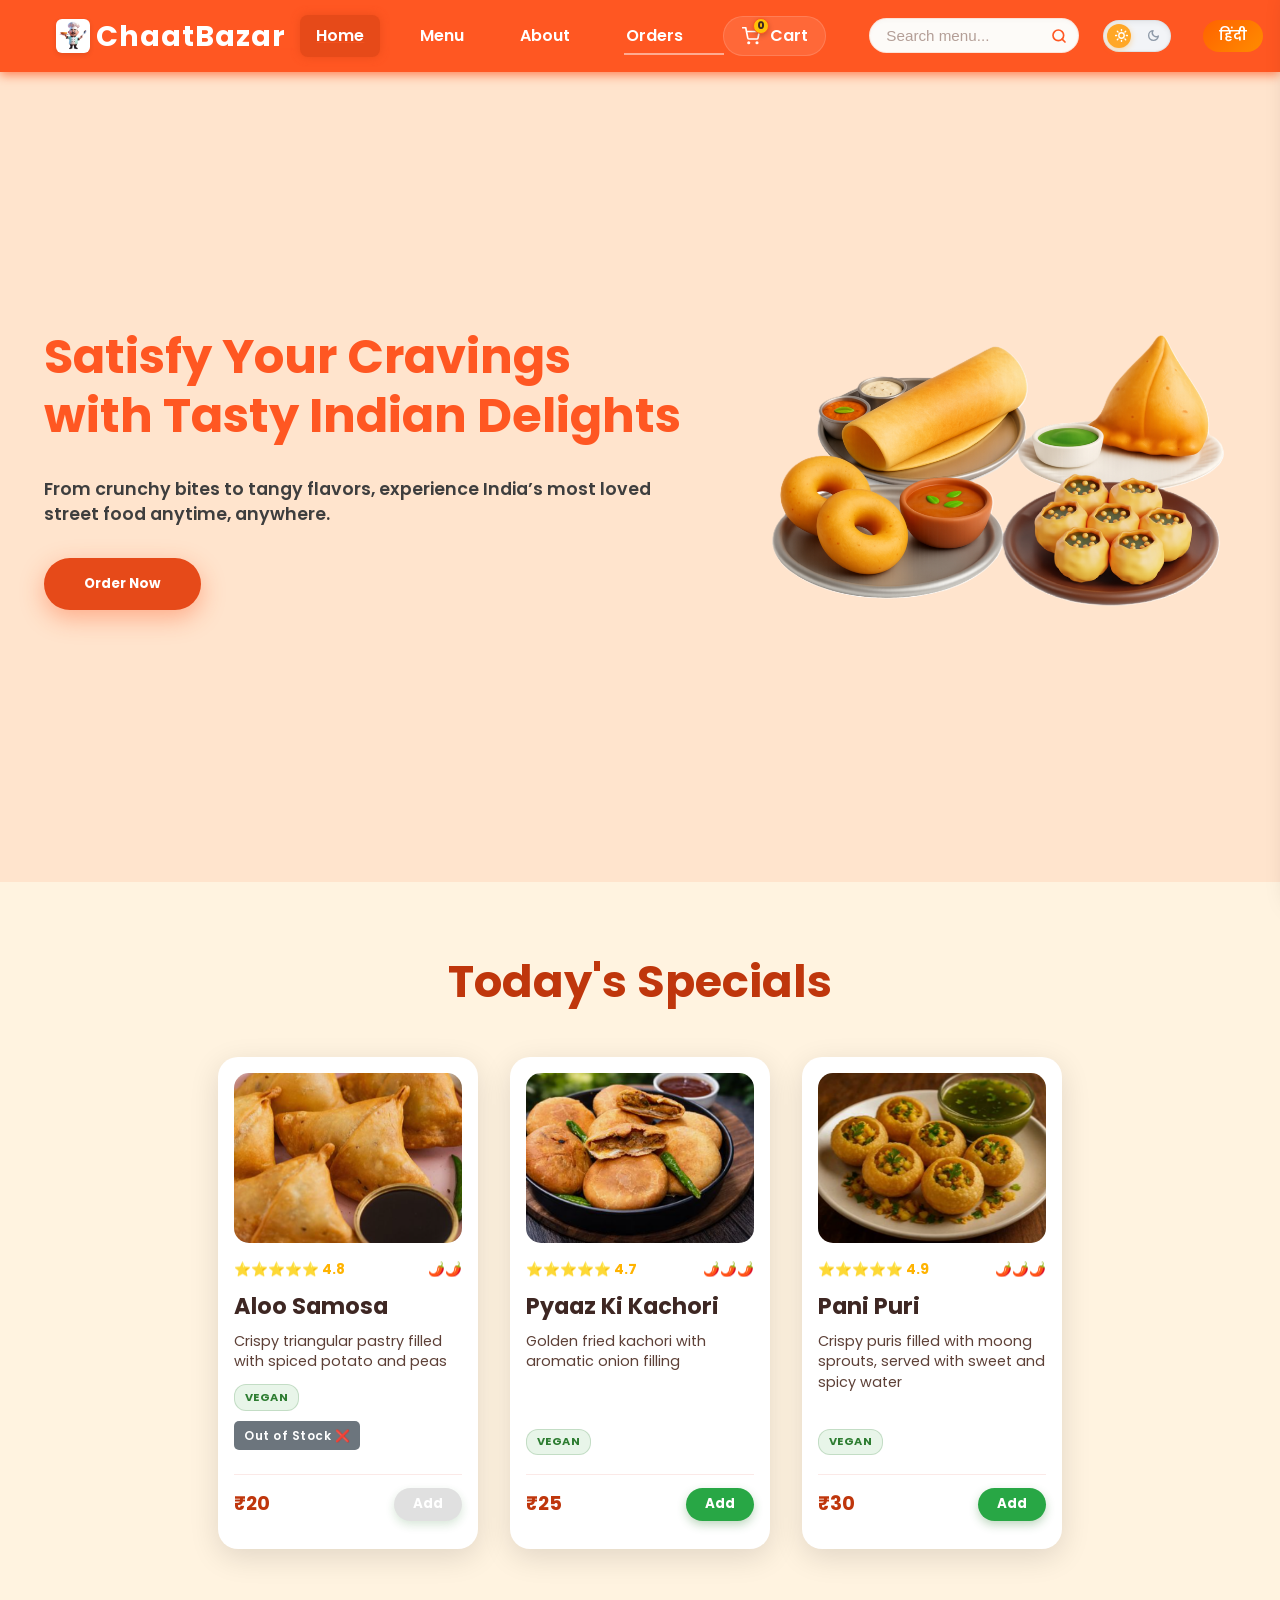
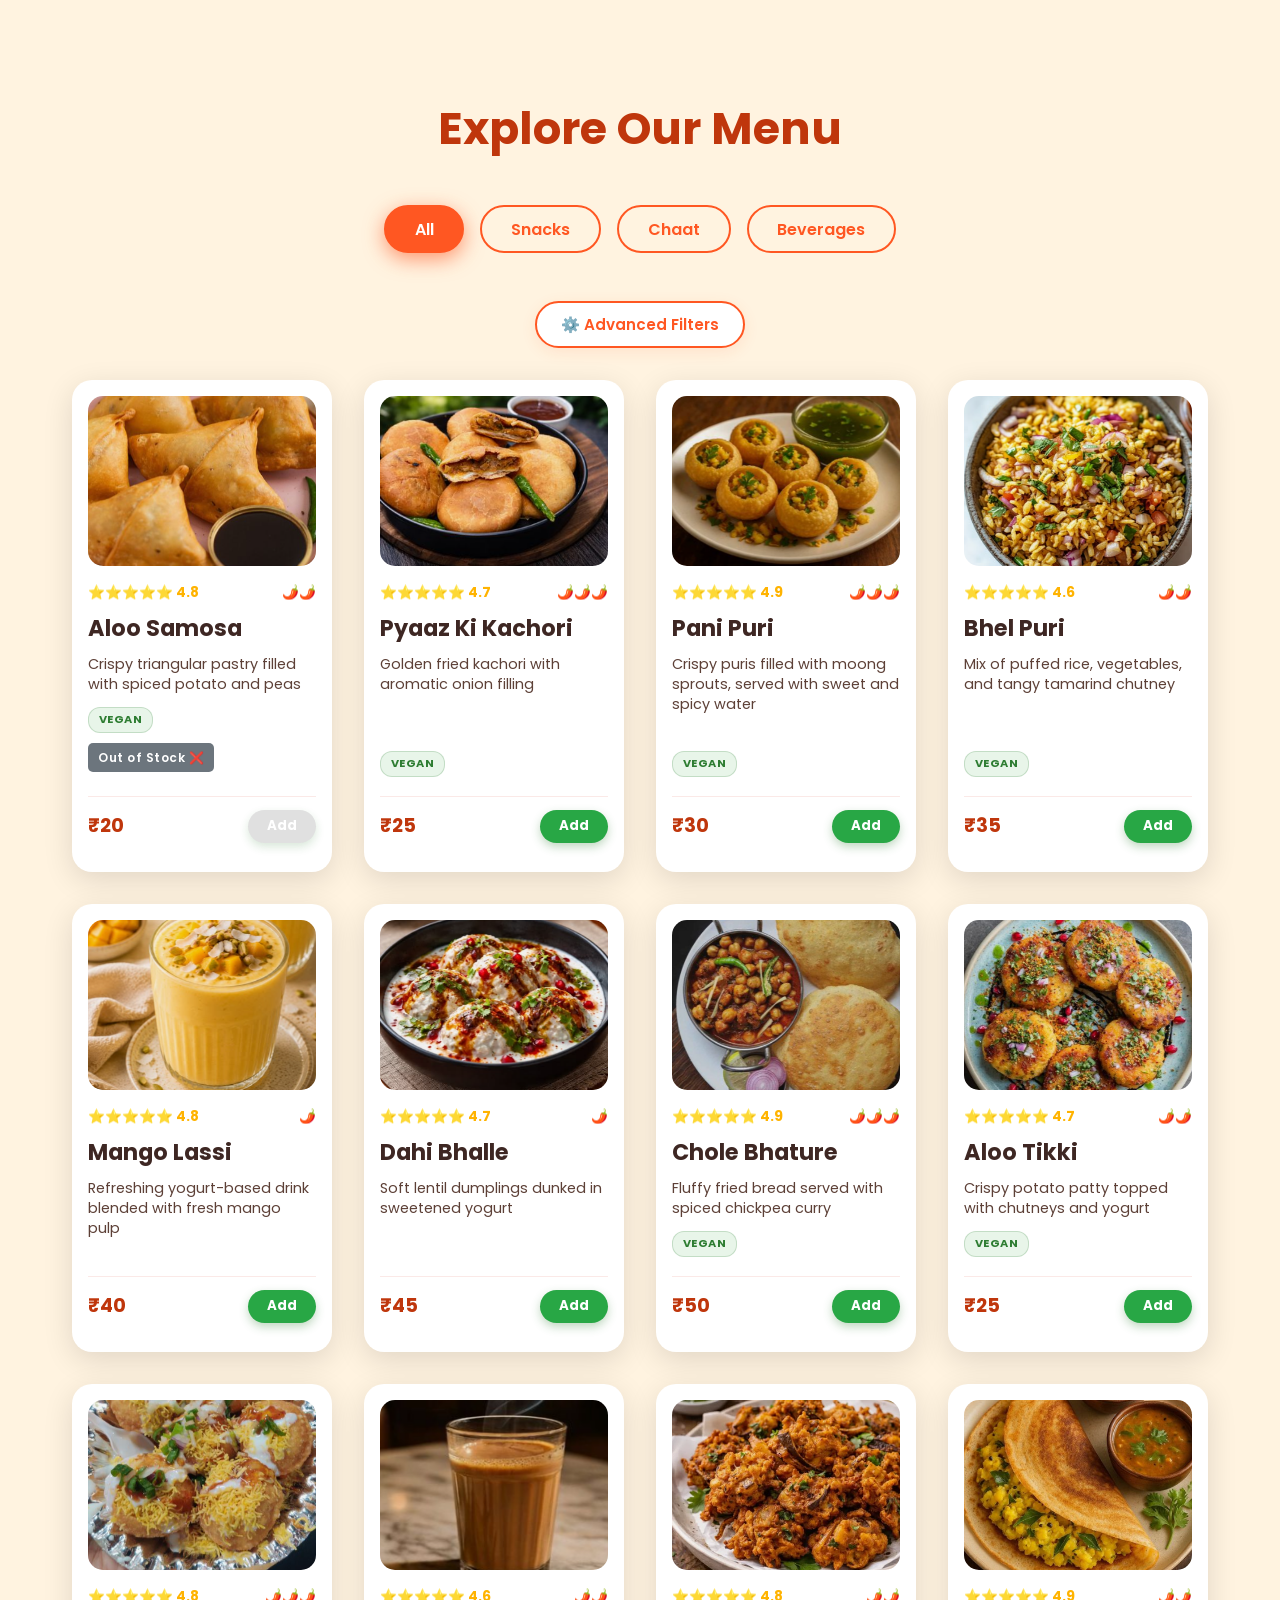
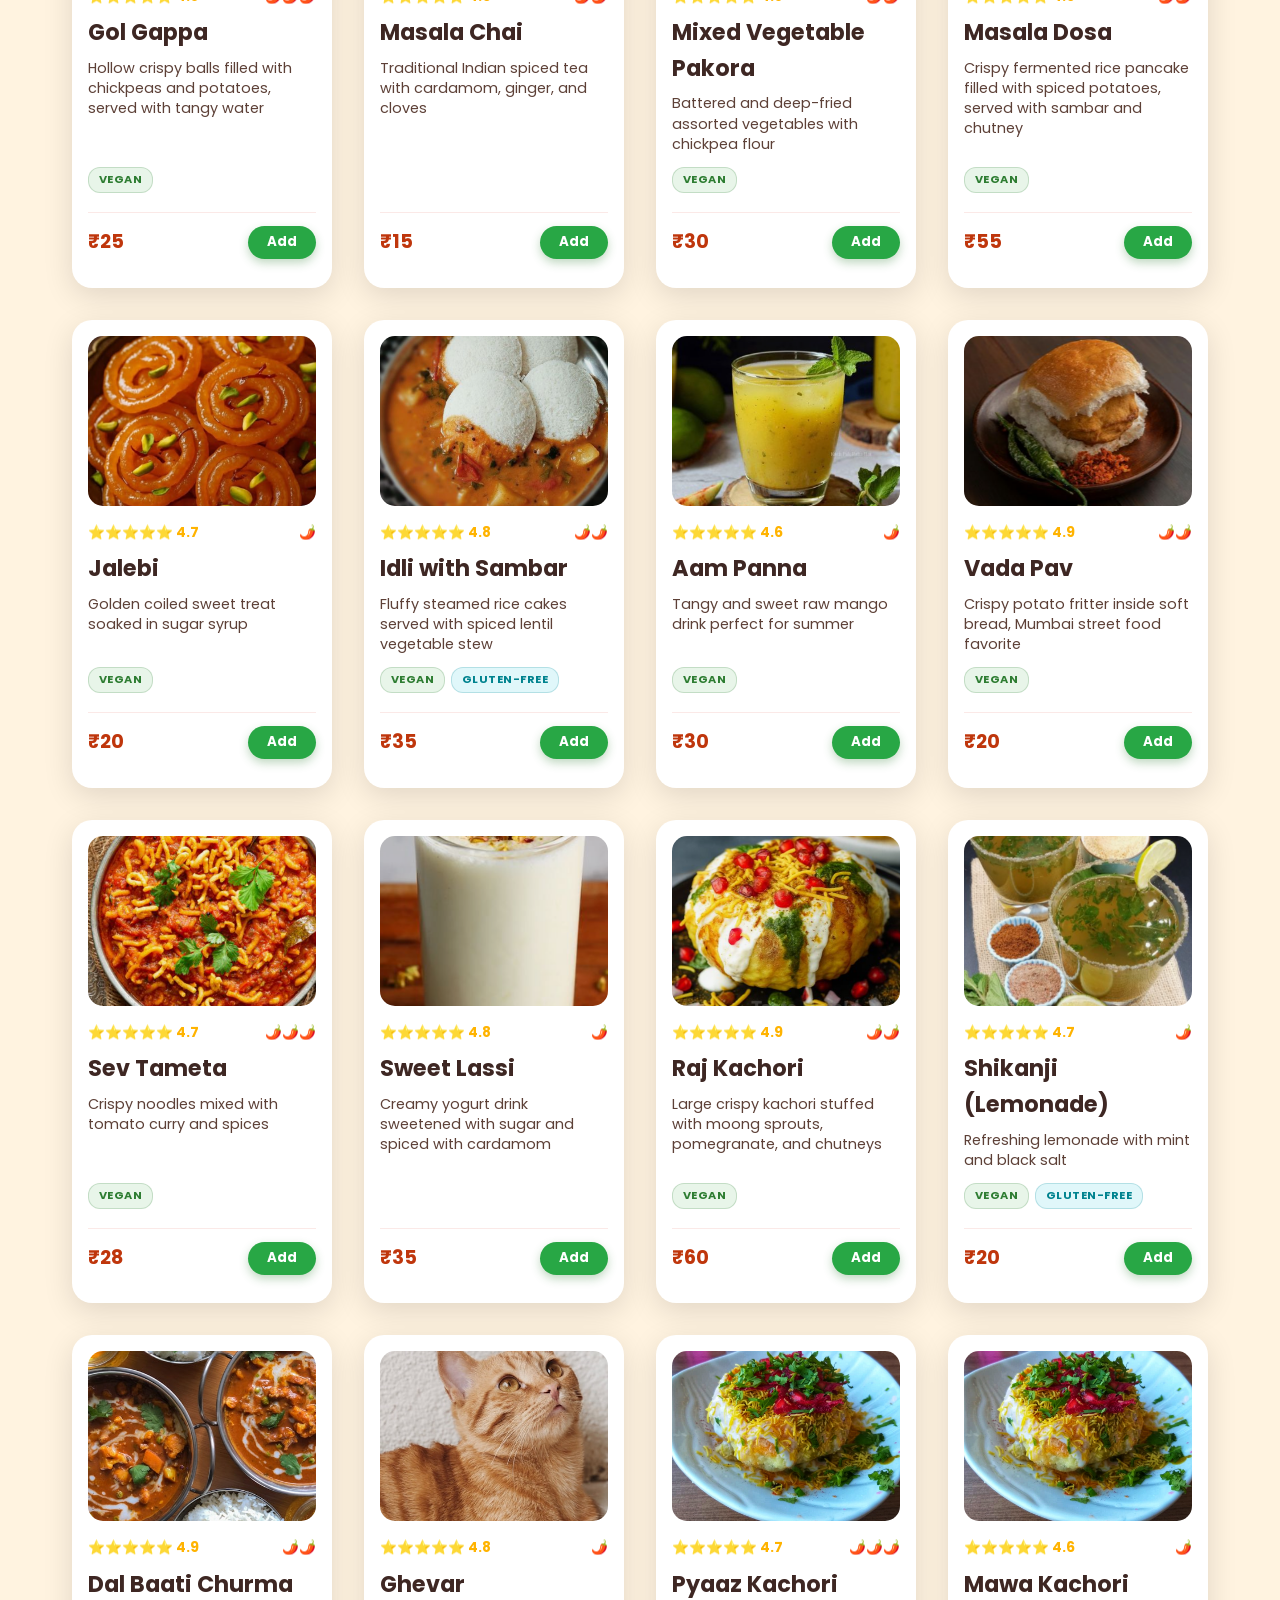
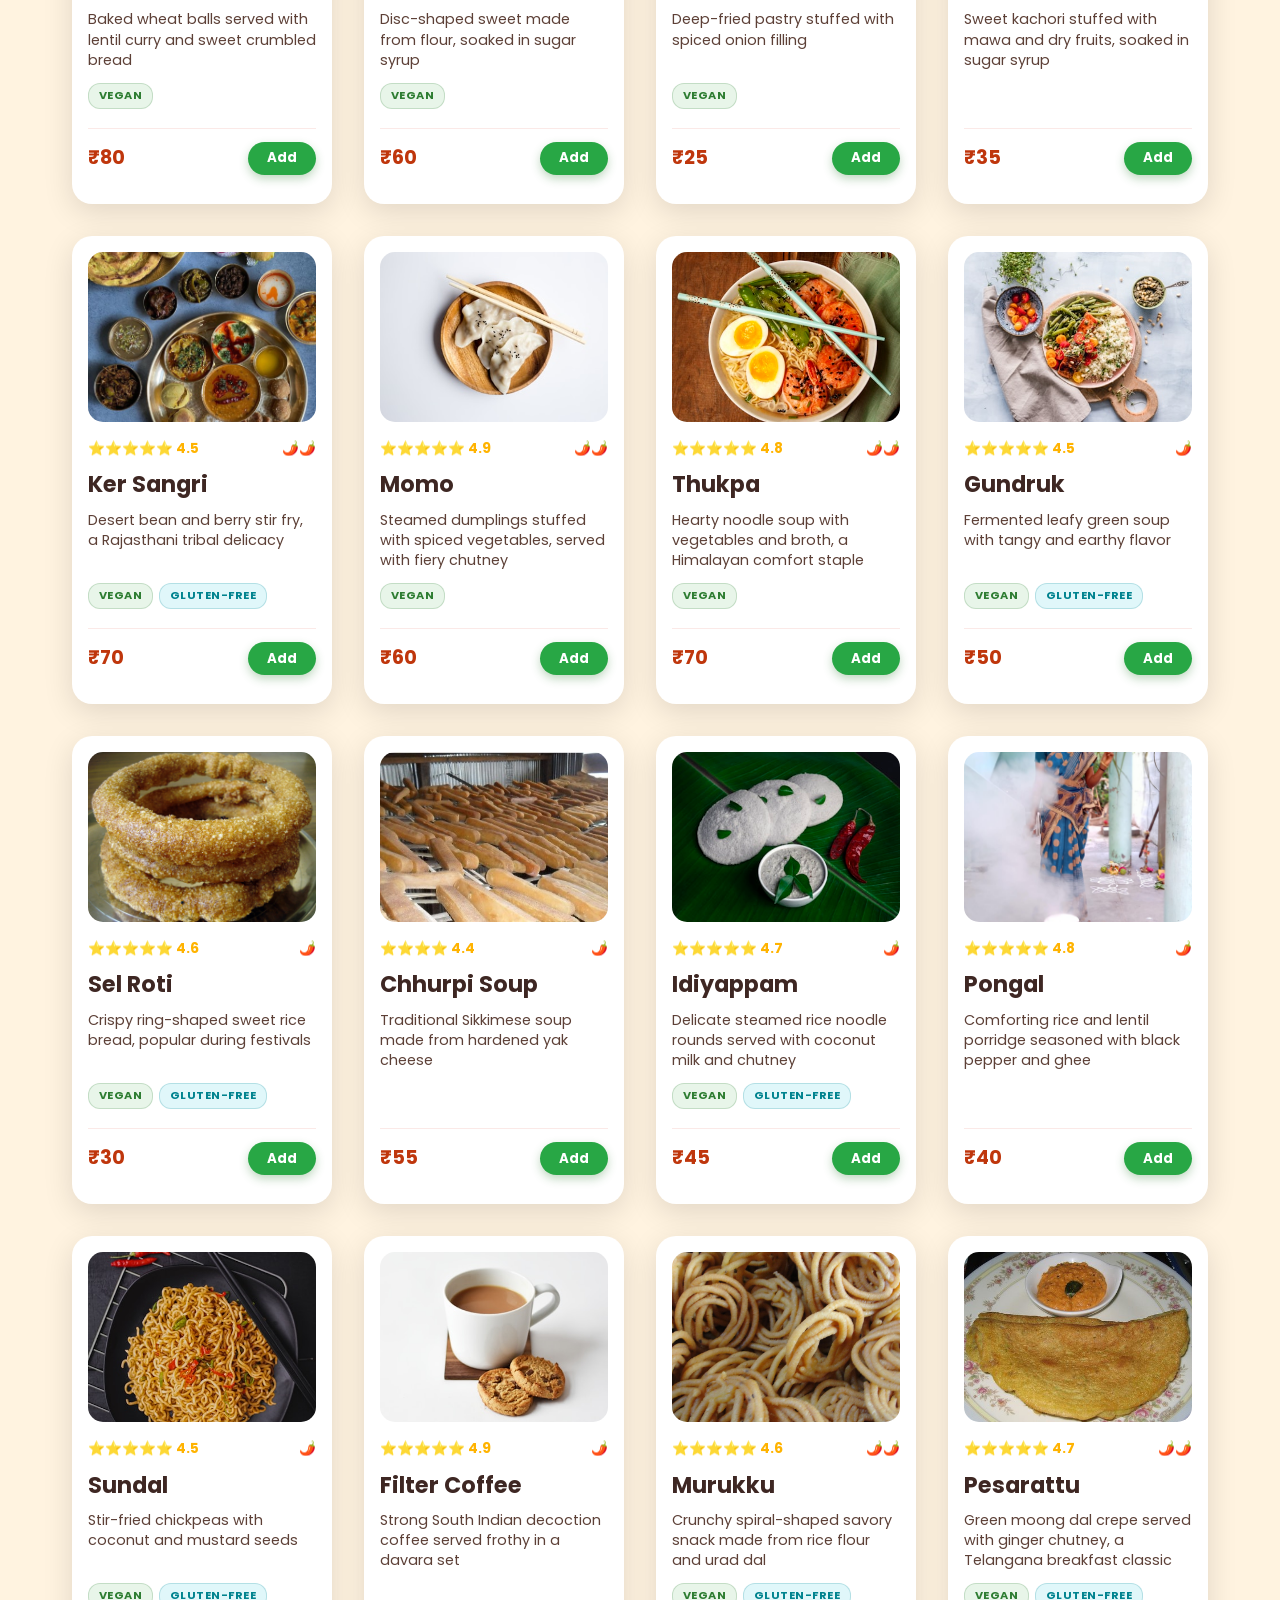
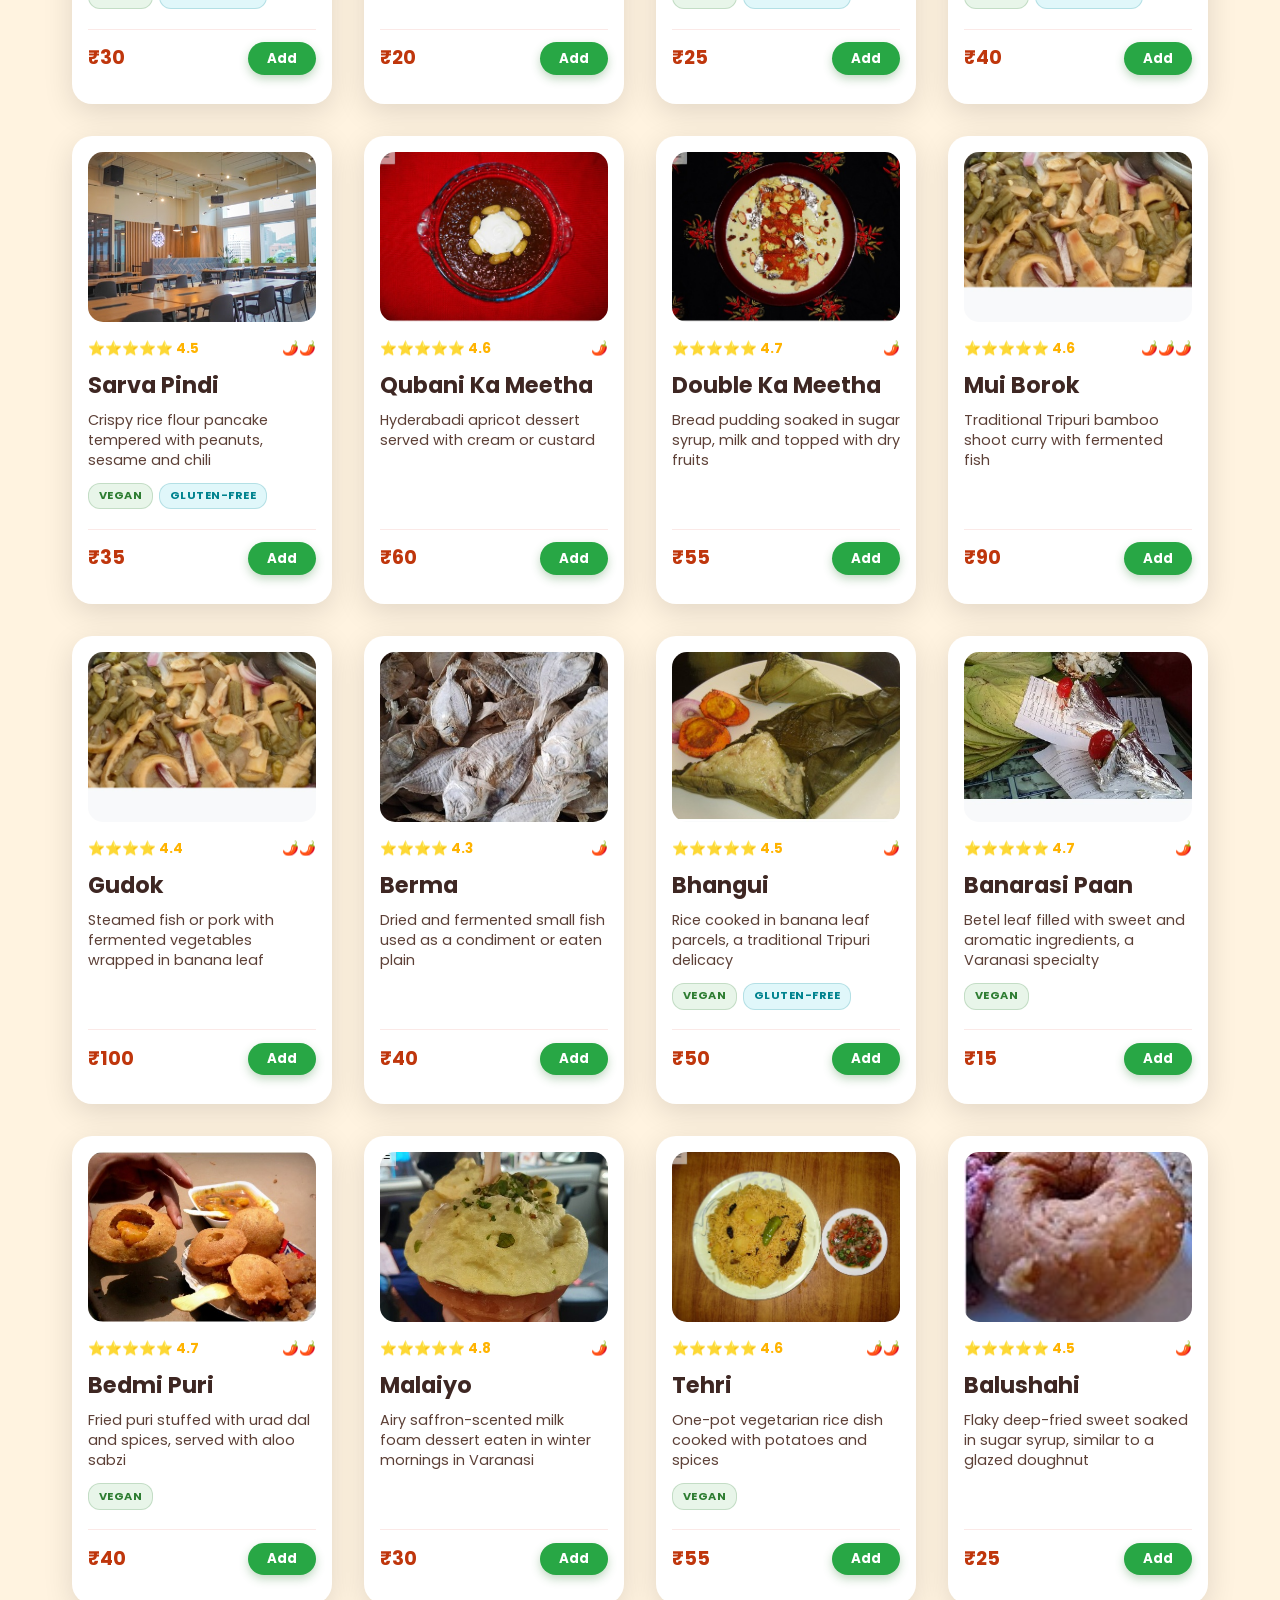
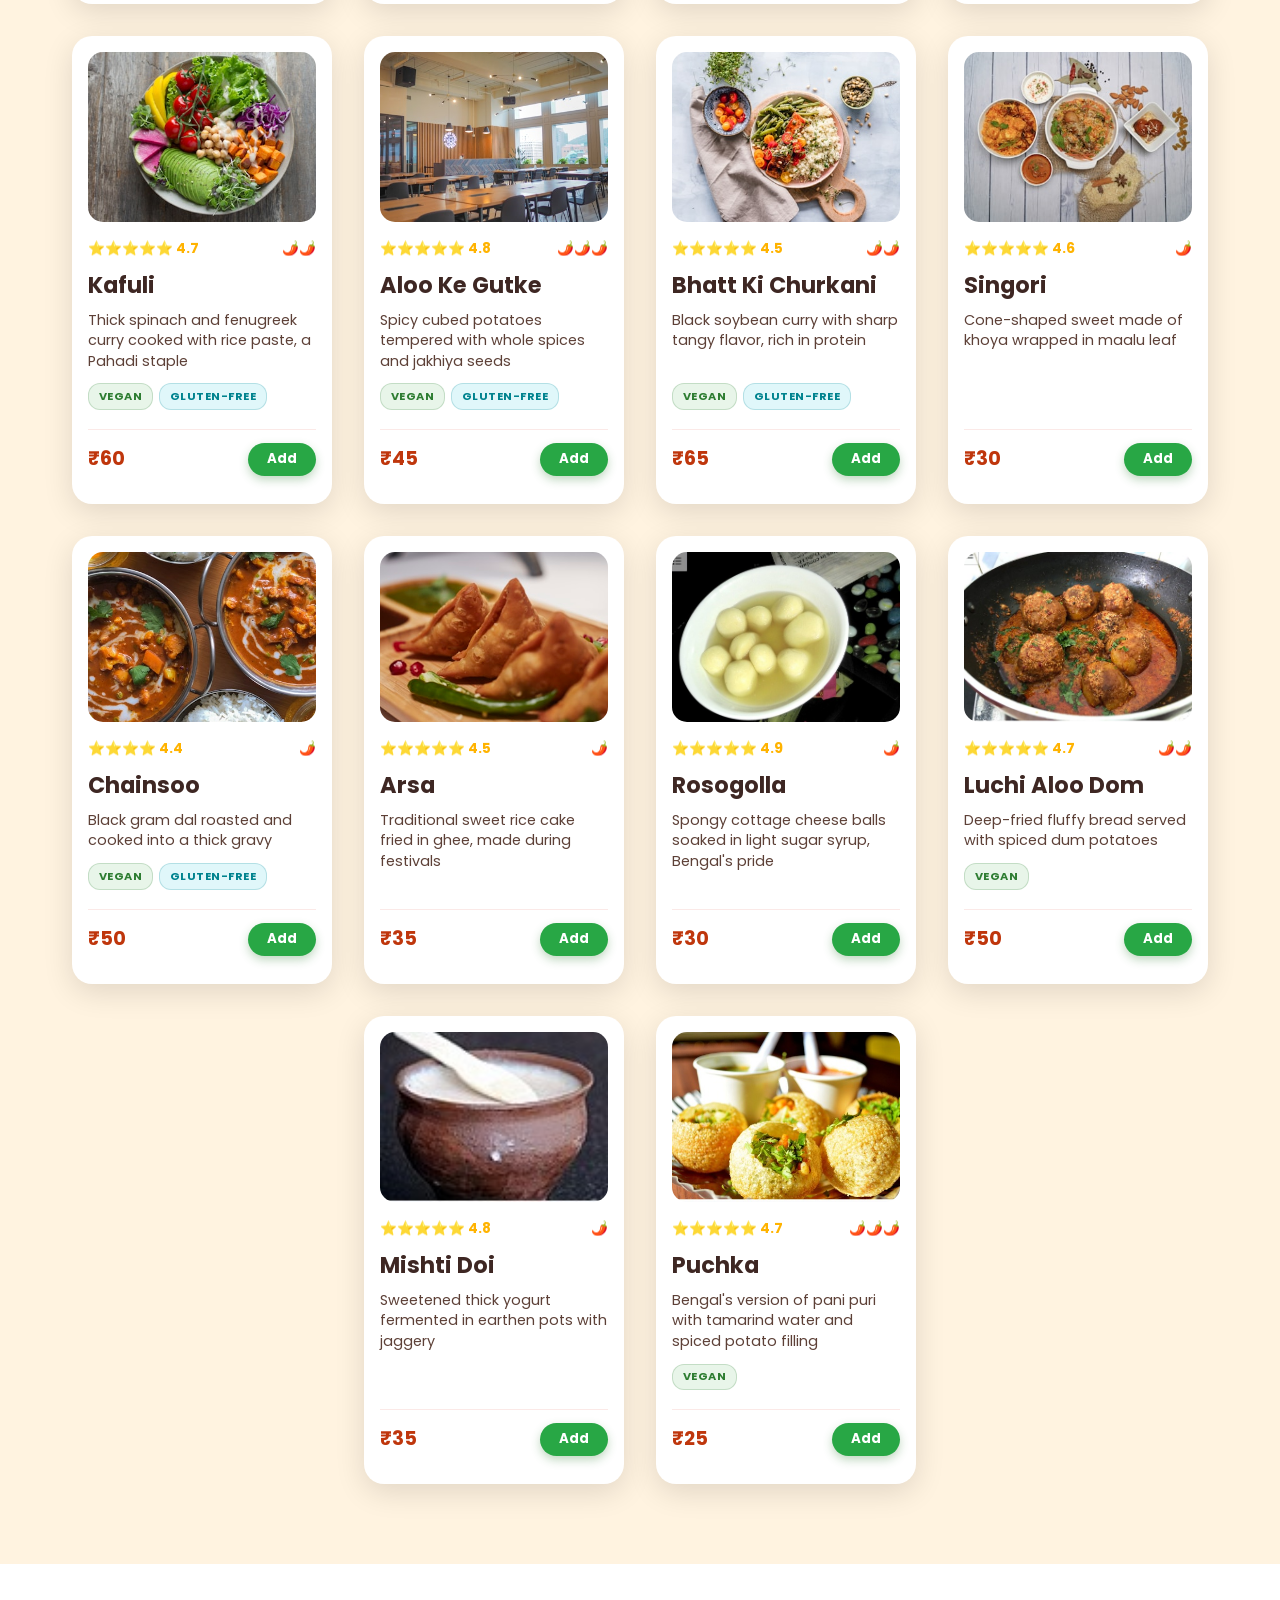
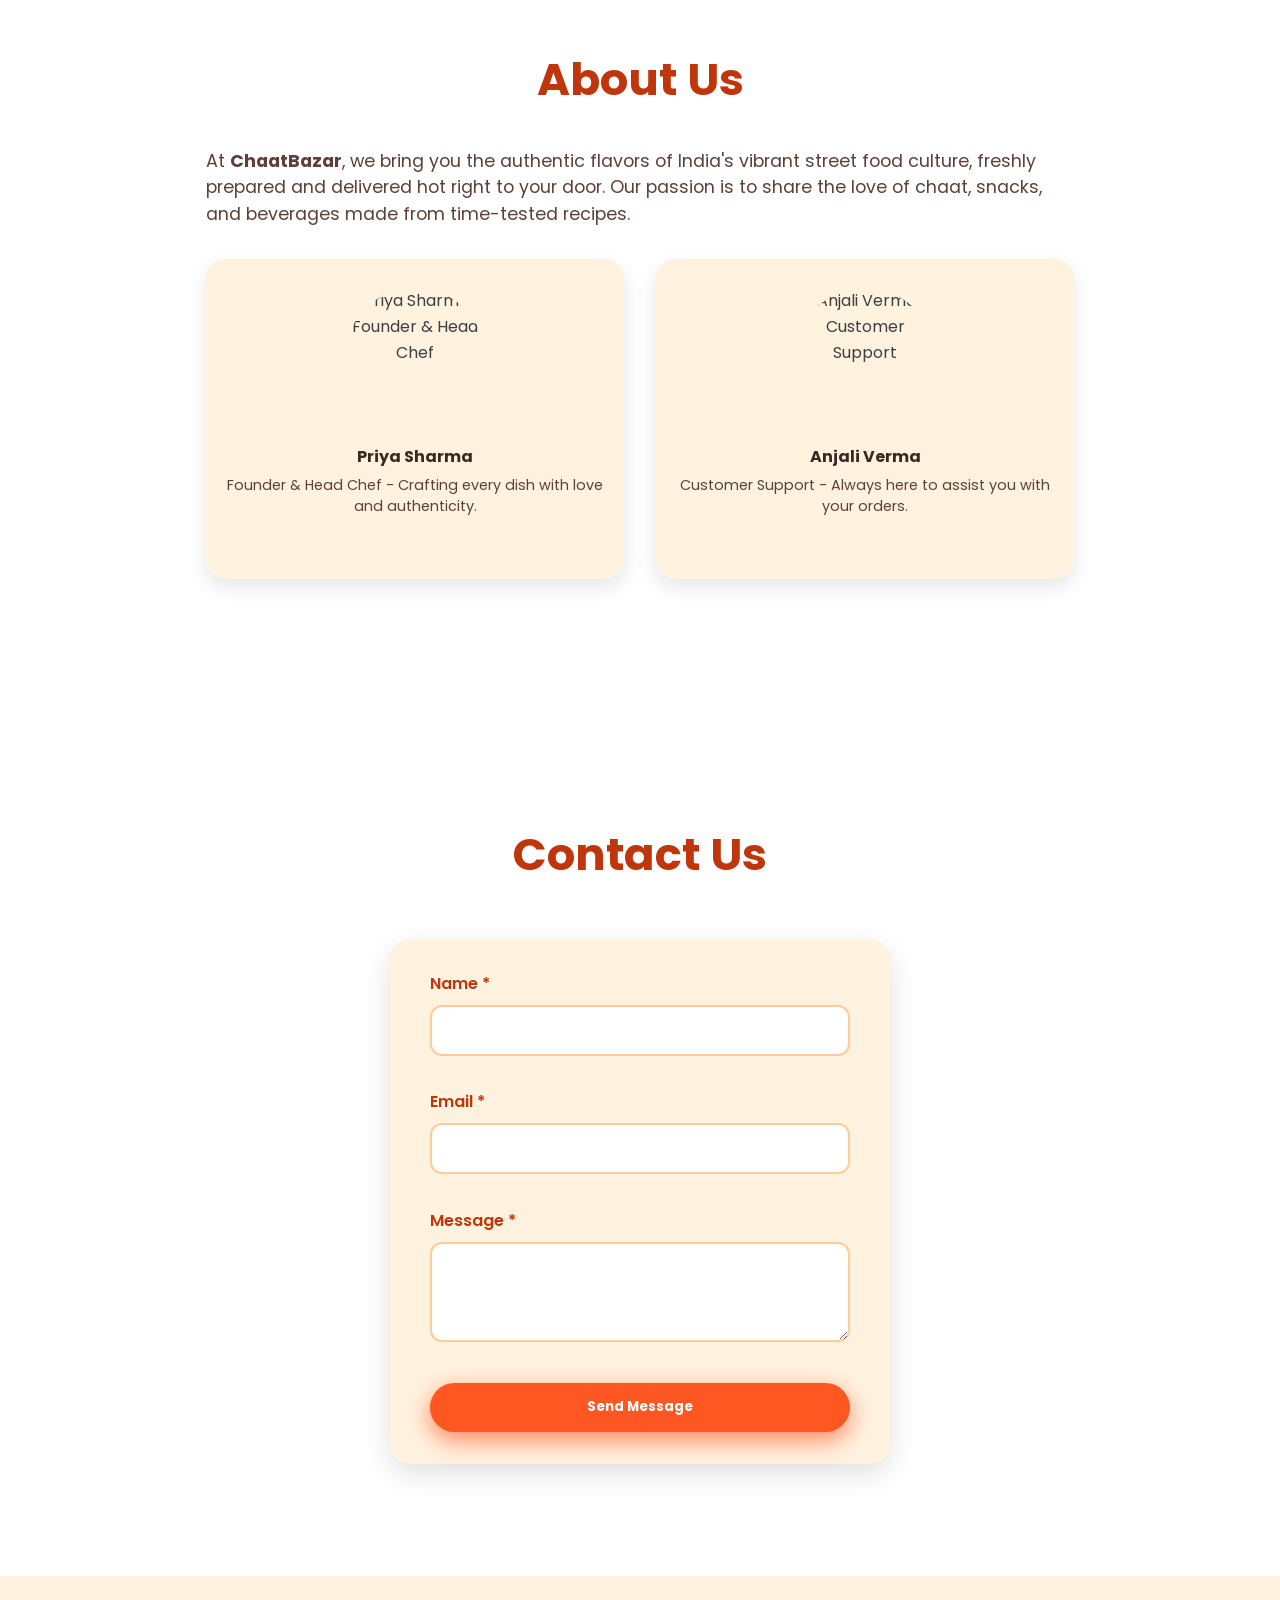
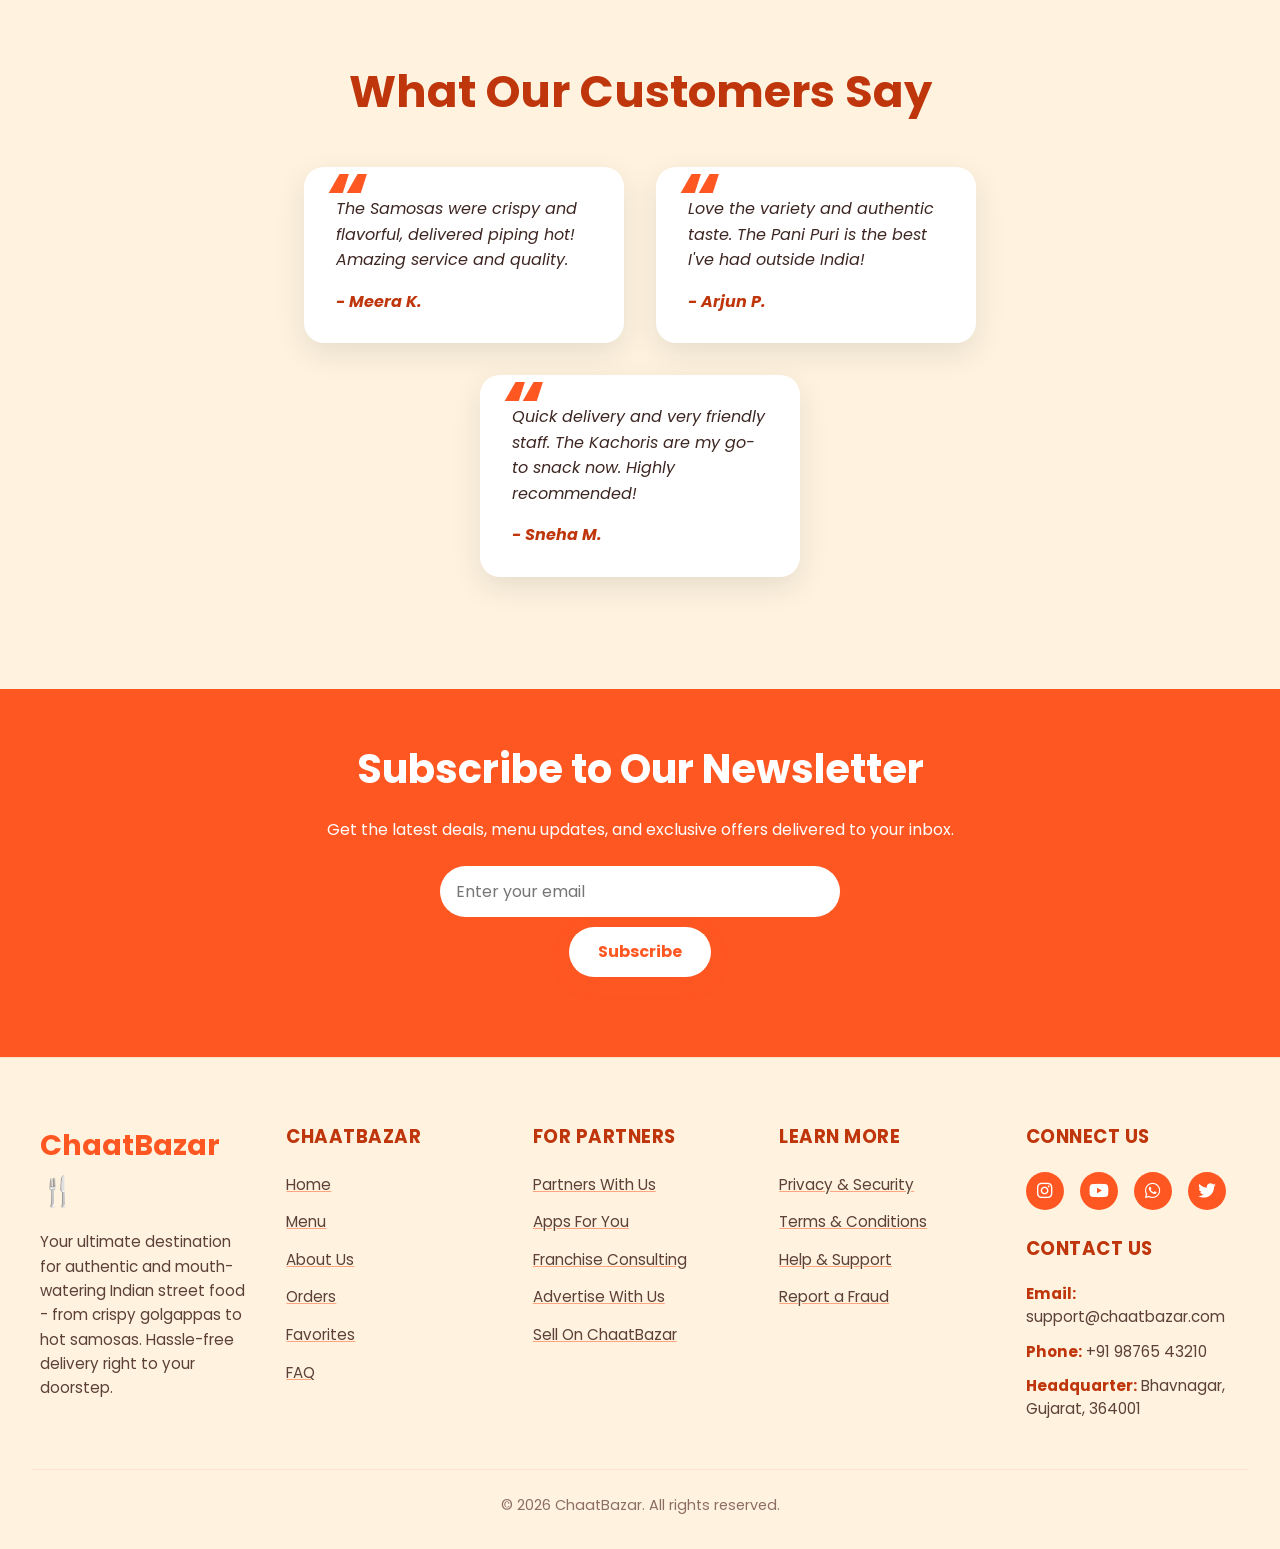
==== commit 84e2c737: "Merge branch 'main' into feature/navbar-logo" ====
--- a/index.html
+++ b/index.html
@@ -9,14 +9,14 @@
   <link href="https://fonts.googleapis.com/css2?family=Poppins:wght@400;600;700&display=swap" rel="stylesheet" />
   <link rel="stylesheet" href="https://cdnjs.cloudflare.com/ajax/libs/font-awesome/6.5.1/css/all.min.css" />
   <link rel="stylesheet" href="css/style.css">
-  <link rel="icon" href="favicon.png" type="image/png" />
+  <link rel="icon" href="img/logo.png" type="image/png" />
 </head>
 <body>
 
 <!-- Header & Navigation -->
 <header>
   <div class="header-inner container" role="banner">
-    <a href="#" class="logo" aria-label="ChaatBazar Home">ChaatBazar 🍴</a>
+    <a href="#" class="logo" aria-label="ChaatBazar Home"><img src="img/logo.png" alt="ChaatBazar Logo" class="navbar-logo-img" />ChaatBazar 🍴</a>
     <nav role="navigation" aria-label="Primary Navigation">
       <a href="#hero" class="nav-link active" tabindex="0">Home</a>
       <div class="dropdown" tabindex="0" aria-haspopup="true" aria-expanded="false">
@@ -29,9 +29,15 @@
           <a href="#menu" role="menuitem" tabindex="-1" class="menu-filter" data-filter="All">All</a>
         </div>
       </div>
-      <a href="#about" class="nav-link">About</a>
+      <a href="about.html" class="nav-link">About</a>
       <a href="orders.html" class="nav-link">Orders</a>
-      <a href="#cart-sidebar" class="nav-link" id="cart-open-btn" aria-label="Open Cart">Cart (<span id="cart-count">0</span>)</a>
+      <a href="#cart-sidebar" class="nav-link cart-btn-modern" id="cart-open-btn" aria-label="Open Cart">
+        <span class="cart-icon-wrapper">
+          <svg xmlns="http://www.w3.org/2000/svg" viewBox="0 0 24 24" fill="none" stroke="currentColor" stroke-width="2.2" stroke-linecap="round" stroke-linejoin="round" class="cart-svg-icon"><circle cx="9" cy="21" r="1"></circle><circle cx="20" cy="21" r="1"></circle><path d="M1 1h4l2.68 13.39a2 2 0 0 0 2 1.61h9.72a2 2 0 0 0 2-1.61L23 6H6"></path></svg>
+          <span id="cart-count" class="cart-badge">0</span>
+        </span>
+        <span class="cart-text">Cart</span>
+      </a>
       <div class="search-bar" role="search">
         <input type="search" placeholder="Search menu..." aria-label="Search menu" id="search-input" autocomplete="off" />
         <button aria-label="Search" id="search-btn">
@@ -272,13 +278,66 @@
 
 <!-- Footer -->
 <footer>
-  <div class="social-icons">
-    <a href="https://facebook.com" target="_blank" rel="noopener noreferrer" aria-label="Facebook"><i class="fa-brands fa-facebook"></i></a>
-    <a href="https://instagram.com" target="_blank" rel="noopener noreferrer" aria-label="Instagram"><i class="fa-brands fa-instagram"></i></a>
-    <a href="https://twitter.com" target="_blank" rel="noopener noreferrer" aria-label="Twitter"><i class="fa-brands fa-twitter"></i></a>
-    <a href="https://github.com" target="_blank" rel="noopener noreferrer" aria-label="GitHub"><i class="fa-brands fa-github"></i></a>
-  </div>
-  <p>© 2026 ChaatBazar. All rights reserved.</p>
+  <div class="footer-container">
+    <div class="footer-column brand-col">
+      <div class="footer-brand">ChaatBazar 🍴</div>
+      <p class="footer-desc">Your ultimate destination for authentic and mouth-watering Indian street food - from crispy golgappas to hot samosas. Hassle-free delivery right to your doorstep.</p>
+    </div>
+    
+    <div class="footer-column">
+      <h3>ChaatBazar</h3>
+      <ul class="footer-links">
+        <li><a href="index.html">Home</a></li>
+        <li><a href="menu.html">Menu</a></li>
+        <li><a href="about.html">About Us</a></li>
+        <li><a href="orders.html">Orders</a></li>
+        <li><a href="favorites.html">Favorites</a></li>
+        <li><a href="faq.html">FAQ</a></li>
+      </ul>
+    </div>
+    
+    <div class="footer-column">
+      <h3>For Partners</h3>
+      <ul class="footer-links">
+        <li><a href="#">Partners With Us</a></li>
+        <li><a href="#">Apps For You</a></li>
+        <li><a href="#">Franchise Consulting</a></li>
+        <li><a href="#">Advertise With Us</a></li>
+        <li><a href="#">Sell On ChaatBazar</a></li>
+      </ul>
+    </div>
+    
+    <div class="footer-column">
+      <h3>Learn More</h3>
+      <ul class="footer-links">
+        <li><a href="#">Privacy & Security</a></li>
+        <li><a href="#">Terms & Conditions</a></li>
+        <li><a href="#">Help & Support</a></li>
+        <li><a href="#">Report a Fraud</a></li>
+      </ul>
+    </div>
+    
+    <div class="footer-column">
+      <div class="footer-social-wrapper">
+        <h3>Connect Us</h3>
+        <div class="footer-social-icons">
+          <a href="https://instagram.com" target="_blank" rel="noopener noreferrer" aria-label="Instagram"><i class="fa-brands fa-instagram"></i></a>
+          <a href="https://youtube.com" target="_blank" rel="noopener noreferrer" aria-label="YouTube"><i class="fa-brands fa-youtube"></i></a>
+          <a href="https://whatsapp.com" target="_blank" rel="noopener noreferrer" aria-label="WhatsApp"><i class="fa-brands fa-whatsapp"></i></a>
+          <a href="https://twitter.com" target="_blank" rel="noopener noreferrer" aria-label="Twitter"><i class="fa-brands fa-twitter"></i></a>
+        </div>
+      </div>
+      <h3>Contact Us</h3>
+      <ul class="footer-contact-info">
+        <li><strong>Email:</strong> support@chaatbazar.com</li>
+        <li><strong>Phone:</strong> +91 98765 43210</li>
+        <li><strong>Headquarter:</strong> Bhavnagar, Gujarat, 364001</li>
+      </ul>
+    </div>
+  </div>
+  <div class="footer-bottom">
+    <p>&copy; 2026 ChaatBazar. All rights reserved.</p>
+  </div>
 </footer>
 
 <div id="toast-notification" class="toast-notification"></div>
--- a/css/style.css
+++ b/css/style.css
@@ -249,6 +249,19 @@
       white-space: nowrap;
       gap: 0.4rem;
     }
+    .navbar-logo-img {
+      height: 34px;
+      width: auto;
+      object-fit: contain;
+      border-radius: 6px;
+      background: white;
+      padding: 2px;
+      box-shadow: 0 2px 5px rgba(0, 0, 0, 0.1);
+      transition: transform 0.3s ease;
+    }
+    .logo:hover .navbar-logo-img {
+      transform: scale(1.08);
+    }
     nav {
       display: flex;
       align-items: center;
@@ -265,6 +278,81 @@
     nav a.active {
       background: #e64a19;
       box-shadow: 0 0 8px rgb(230 74 25 / 0.8);
+    }
+
+    /* ===== Modern Cart Button ===== */
+    .cart-btn-modern {
+      display: inline-flex !important;
+      align-items: center;
+      gap: 0.6rem;
+      position: relative;
+      padding: 0.4rem 1.1rem !important;
+      border-radius: 50px !important;
+      background: rgba(255, 255, 255, 0.1) !important;
+      border: 1px solid rgba(255, 255, 255, 0.15) !important;
+      transition: all 0.3s cubic-bezier(0.4, 0, 0.2, 1) !important;
+      overflow: visible !important;
+      text-decoration: none !important;
+      white-space: nowrap !important;
+    }
+    .cart-btn-modern:hover {
+      background: #e64a19 !important;
+      border-color: #ff5722 !important;
+      box-shadow: 0 4px 15px rgba(230, 74, 25, 0.4) !important;
+      transform: translateY(-1px);
+    }
+    .cart-btn-modern.active {
+      background: #ff5722 !important;
+      border-color: #ff7b54 !important;
+      box-shadow: 0 4px 15px rgba(255, 87, 34, 0.3) !important;
+    }
+    .cart-icon-wrapper {
+      position: relative;
+      display: flex;
+      align-items: center;
+      justify-content: center;
+    }
+    .cart-svg-icon {
+      width: 18px;
+      height: 18px;
+      stroke: #ffffff;
+      stroke-width: 2.2;
+      transition: transform 0.2s ease;
+    }
+    .cart-btn-modern:hover .cart-svg-icon {
+      transform: scale(1.1);
+    }
+    .cart-badge {
+      position: absolute;
+      top: -9px;
+      right: -9px;
+      background-color: #ffc107;
+      color: #3e2723;
+      font-size: 0.65rem;
+      font-weight: 800;
+      min-width: 16px;
+      height: 16px;
+      border-radius: 50%;
+      display: flex;
+      align-items: center;
+      justify-content: center;
+      padding: 1px;
+      box-shadow: 0 2px 5px rgba(0, 0, 0, 0.2);
+      border: 1.5px solid #ff5722;
+      transition: transform 0.3s cubic-bezier(0.175, 0.885, 0.32, 1.275);
+    }
+    
+    /* Bounce animation when item added to cart */
+    .cart-bounce {
+      animation: badgeBounce 0.4s cubic-bezier(0.175, 0.885, 0.32, 1.275) !important;
+    }
+    @keyframes badgeBounce {
+      0%, 100% {
+        transform: scale(1);
+      }
+      50% {
+        transform: scale(1.45);
+      }
     }
 
     /* ===== Dropdown Nav ===== */
@@ -317,30 +405,66 @@
     /* ===== Search Bar ===== */
     .search-bar {
       position: relative;
-      margin-left: 1rem;
+      margin-left: 1.2rem;
+      display: flex;
+      align-items: center;
     }
     .search-bar input {
-      padding: 0.4rem 1.8rem 0.4rem 0.8rem;
-      border-radius: 20px;
-      border: none;
+      padding: 0.5rem 2.4rem 0.5rem 1rem;
+      border-radius: 24px;
+      border: 1px solid rgba(255, 87, 34, 0.15);
+      background-color: #fdfbf8;
       outline: none;
-      font-size: 1rem;
-      transition: box-shadow 0.3s ease;
-      width: 200px;
+      font-size: 0.95rem;
+      color: #3e2723;
+      transition: all 0.3s cubic-bezier(0.4, 0, 0.2, 1);
+      width: 210px;
+      box-shadow: inset 0 2px 4px rgba(0, 0, 0, 0.02);
+    }
+    .search-bar input::placeholder {
+      color: #a1887f;
+      opacity: 0.8;
+    }
+    .search-bar input:hover {
+      border-color: rgba(255, 87, 34, 0.4);
     }
     .search-bar input:focus {
-      box-shadow: 0 0 10px #ff5722;
+      background-color: #ffffff;
+      border-color: #ff5722;
+      box-shadow: 0 0 0 3px rgba(255, 87, 34, 0.15), 0 4px 12px rgba(255, 87, 34, 0.08);
     }
     .search-bar button {
       position: absolute;
-      right: 6px;
+      right: 8px;
       top: 50%;
       transform: translateY(-50%);
       border: none;
       background: transparent;
       color: #ff5722;
-      font-size: 1.2rem;
+      padding: 4px;
+      display: flex;
+      align-items: center;
+      justify-content: center;
+      cursor: pointer;
+      border-radius: 50%;
+      transition: all 0.2s ease;
       user-select: none;
+    }
+    .search-bar button:hover {
+      background-color: rgba(255, 87, 34, 0.08);
+    }
+    .search-bar button:active {
+      transform: translateY(-50%) scale(0.9);
+    }
+    .search-bar button .search-svg {
+      width: 16px;
+      height: 16px;
+      stroke-width: 2.5;
+      transition: transform 0.2s cubic-bezier(0.4, 0, 0.2, 1), stroke 0.2s ease;
+    }
+    .search-bar button:hover .search-svg {
+      transform: scale(1.1);
+      stroke: #bf360c;
     }
 
     /* ===== Hero Section ===== */
@@ -981,32 +1105,173 @@
       background: #fbe9e7;
     }
 
-    /* ===== Footer ===== */
+    /* ===== Modern Premium Footer ===== */
     footer {
+      background: #fff3e0; /* Warm cream background */
+      color: #3e2723; /* Deep warm brown text */
+      padding: 4rem 2rem 2rem;
+      border-top: 1px solid rgba(255, 87, 34, 0.15);
+      user-select: text; /* Allow selecting text */
+      font-family: 'Poppins', sans-serif;
+    }
+    
+    .footer-container {
+      max-width: 1200px;
+      margin: 0 auto;
+      display: grid;
+      grid-template-columns: repeat(5, 1fr);
+      gap: 2rem;
+      margin-bottom: 3rem;
+    }
+    
+    @media (max-width: 1024px) {
+      .footer-container {
+        grid-template-columns: repeat(3, 1fr);
+      }
+    }
+    
+    @media (max-width: 768px) {
+      .footer-container {
+        grid-template-columns: repeat(2, 1fr);
+      }
+    }
+    
+    @media (max-width: 480px) {
+      .footer-container {
+        grid-template-columns: 1fr;
+      }
+    }
+    
+    .footer-brand {
+      font-size: 1.8rem;
+      font-weight: 700;
+      color: #ff5722; /* Vibrant orange logo */
+      margin-bottom: 1rem;
+      display: flex;
+      align-items: center;
+      gap: 0.5rem;
+      font-family: 'Poppins', sans-serif;
+    }
+    
+    .footer-desc {
+      font-size: 0.95rem;
+      color: #5d4037;
+      line-height: 1.6;
+      max-width: 320px;
+    }
+    
+    .footer-column h3 {
+      font-size: 1.15rem;
+      font-weight: 700;
+      color: #bf360c; /* Deep brand orange */
+      margin-bottom: 1.25rem;
+      text-transform: uppercase;
+      letter-spacing: 0.5px;
+    }
+    
+    .footer-links {
+      list-style: none;
+      padding: 0;
+      margin: 0;
+      display: flex;
+      flex-direction: column;
+      gap: 0.75rem;
+    }
+    
+    .footer-links li a {
+      color: #5d4037;
+      font-size: 0.95rem;
+      font-weight: 500;
+      transition: all 0.2s ease;
+      display: inline-block;
+    }
+    
+    .footer-links li a:hover {
+      color: #ff5722;
+      transform: translateX(3px);
+    }
+    
+    .footer-contact-info {
+      list-style: none;
+      padding: 0;
+      margin: 0;
+      display: flex;
+      flex-direction: column;
+      gap: 0.75rem;
+      color: #5d4037;
+      font-size: 0.95rem;
+    }
+    
+    .footer-contact-info li {
+      line-height: 1.5;
+    }
+    
+    .footer-contact-info strong {
+      color: #bf360c;
+    }
+    
+    .footer-social-wrapper {
+      margin-bottom: 1.5rem;
+    }
+    
+    .footer-social-icons {
+      display: flex;
+      gap: 1rem;
+      margin-top: 0.5rem;
+    }
+    
+    .footer-social-icons a {
+      display: flex;
+      align-items: center;
+      justify-content: center;
+      width: 38px;
+      height: 38px;
+      border-radius: 50%;
+      background: #ff5722;
+      color: white !important;
+      font-size: 1.1rem;
+      transition: all 0.3s ease;
+    }
+    
+    .footer-social-icons a:hover {
       background: #bf360c;
-      color: white;
+      transform: translateY(-3px);
+      box-shadow: 0 4px 10px rgba(255, 87, 34, 0.3);
+    }
+    
+    .footer-bottom {
+      border-top: 1px solid rgba(255, 87, 34, 0.1);
+      padding-top: 1.5rem;
       text-align: center;
-      padding: 2rem 1rem;
-      user-select: none;
-    }
-    footer p {
-      font-weight: 600;
-      margin-bottom: 1rem;
       font-size: 0.9rem;
-    }
-    .social-icons {
-      display: flex;
-      justify-content: center;
-      gap: 1.5rem;
-      margin-bottom: 0.8rem;
-    }
-    .social-icons a {
-      color: white;
-      font-size: 1.5rem;
-      transition: color 0.3s ease;
-    }
-    .social-icons a:hover {
-      color: #ffccbc;
+      color: #8d6e63;
+      font-weight: 500;
+    }
+    
+    .footer-bottom p {
+      margin: 0;
+    }
+    
+    /* Dark Mode Overrides */
+    body.dark footer {
+      background: #1e1e1e;
+      border-top-color: rgba(255, 87, 34, 0.1);
+      color: #ccc;
+    }
+    
+    body.dark .footer-desc, 
+    body.dark .footer-links li a, 
+    body.dark .footer-contact-info {
+      color: #aaa;
+    }
+    
+    body.dark .footer-links li a:hover {
+      color: #ff7b54;
+    }
+    
+    body.dark .footer-bottom {
+      border-top-color: rgba(255, 255, 255, 0.05);
+      color: #777;
     }
 
     /* ===== Enhanced Animations & Transitions ===== */
@@ -2218,6 +2483,74 @@
   );
 }
 
+/* Dark Mode Search Bar overrides */
+body.dark .search-bar input {
+  background-color: #2c2c2c;
+  color: #f5f5f5;
+  border-color: rgba(255, 255, 255, 0.12);
+  box-shadow: inset 0 2px 4px rgba(0, 0, 0, 0.2);
+}
+body.dark .search-bar input::placeholder {
+  color: #8d6e63;
+}
+body.dark .search-bar input:hover {
+  border-color: rgba(255, 87, 34, 0.4);
+}
+body.dark .search-bar input:focus {
+  background-color: #1e1e1e;
+  border-color: #ff5722;
+  box-shadow: 0 0 0 3px rgba(255, 87, 34, 0.25), 0 4px 12px rgba(0, 0, 0, 0.3);
+}
+body.dark .search-bar button {
+  color: #ff5722;
+}
+body.dark .search-bar button:hover {
+  background-color: rgba(255, 87, 34, 0.15);
+}
+body.dark .search-bar button:hover .search-svg {
+  stroke: #ff7b54;
+}
+body.dark .search-suggestions {
+  background: rgba(30, 30, 30, 0.98);
+  border-color: rgba(255, 87, 34, 0.3);
+  box-shadow: 0 12px 48px rgba(0, 0, 0, 0.6);
+}
+body.dark .suggestion-item {
+  border-bottom: 1px solid rgba(255, 87, 34, 0.12);
+}
+body.dark .suggestion-name {
+  color: #eee;
+}
+body.dark .suggestion-category {
+  color: #ffab91;
+}
+body.dark .suggestion-item:hover {
+  background: rgba(255, 87, 34, 0.15);
+}
+body.dark .suggestion-item.no-matches {
+  color: #ff7b54;
+}
+
+/* Dark Mode Cart Button overrides */
+body.dark .cart-btn-modern {
+  background: rgba(255, 255, 255, 0.05) !important;
+  border-color: rgba(255, 255, 255, 0.12) !important;
+}
+body.dark .cart-btn-modern:hover {
+  background: #ff5722 !important;
+  border-color: #ff7b54 !important;
+  box-shadow: 0 4px 15px rgba(255, 87, 34, 0.4) !important;
+}
+body.dark .cart-btn-modern.active {
+  background: #ff5722 !important;
+  border-color: #ff7b54 !important;
+  box-shadow: 0 4px 15px rgba(255, 87, 34, 0.3) !important;
+}
+body.dark .cart-badge {
+  background-color: #ffb300;
+  border-color: #ff5722;
+  color: #1e1e1e;
+}
 
 /* ===== Custom Scrollbar ===== */
 ::-webkit-scrollbar {
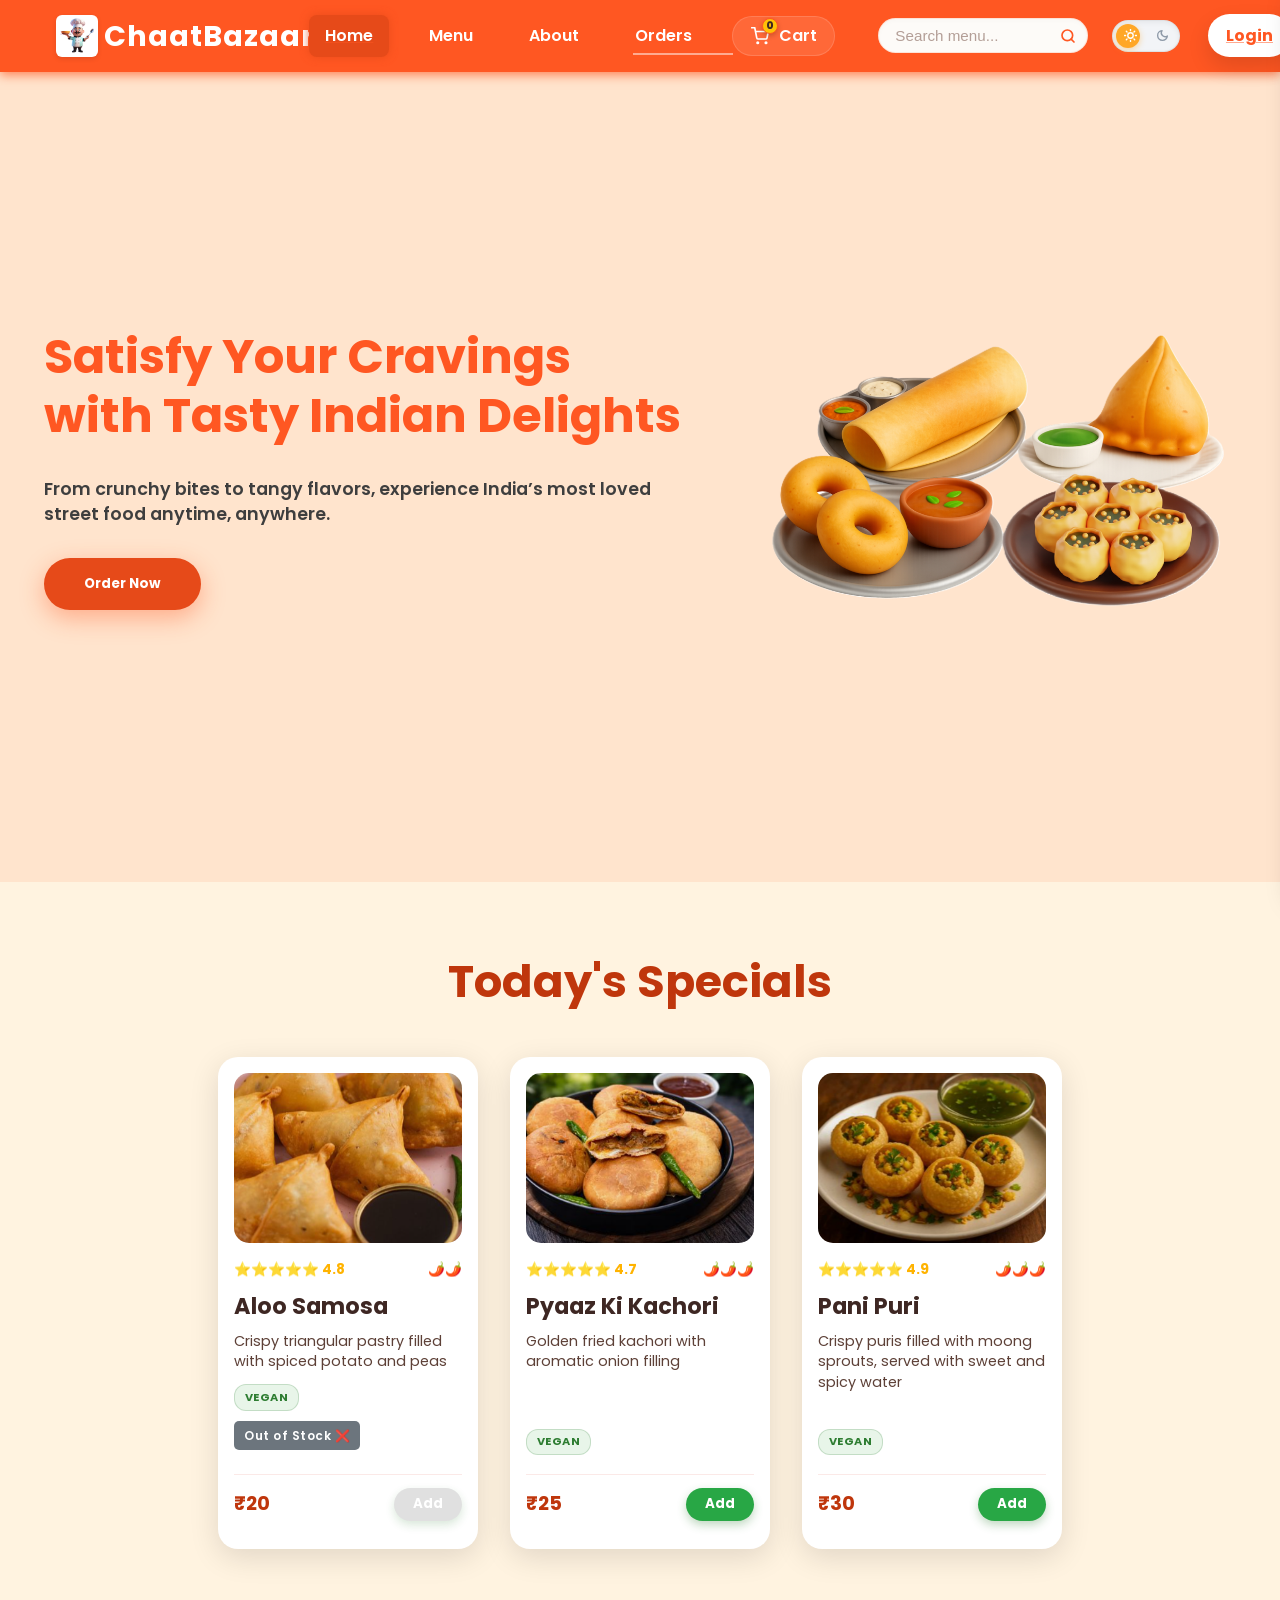
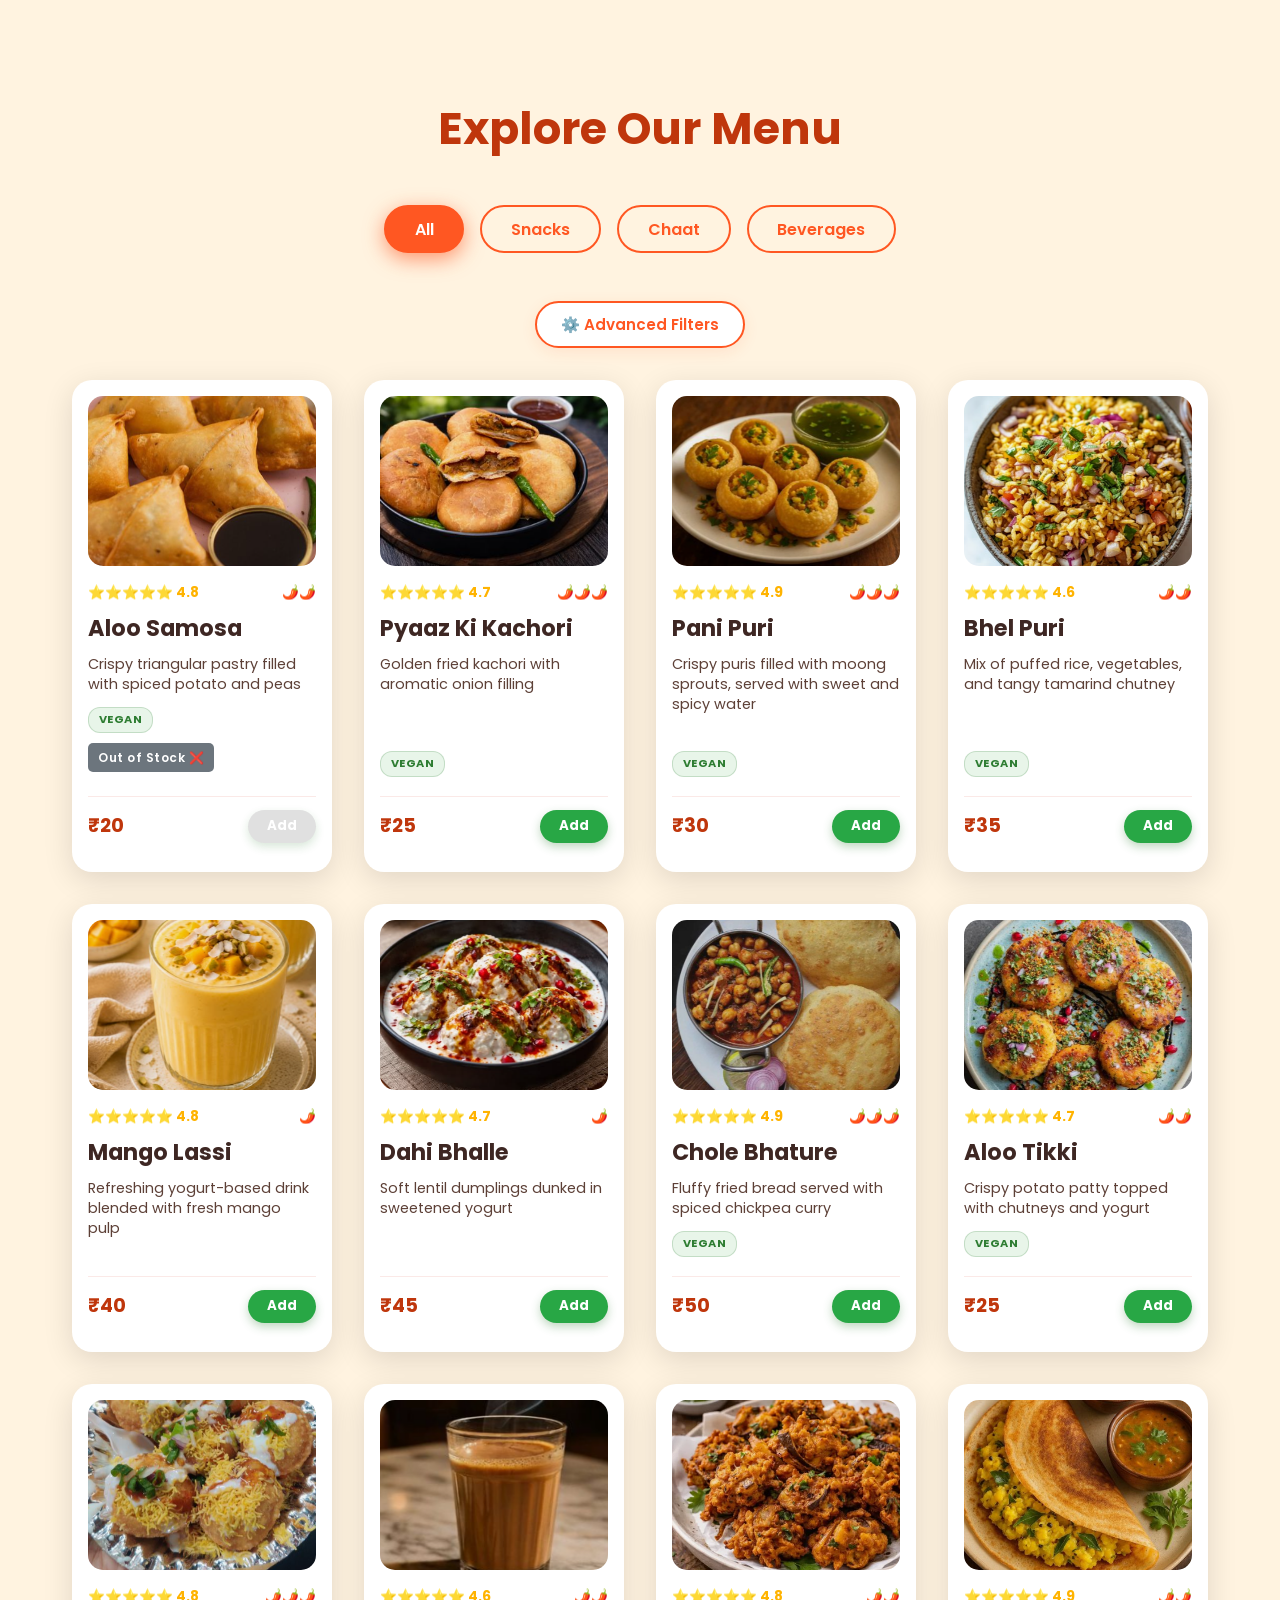
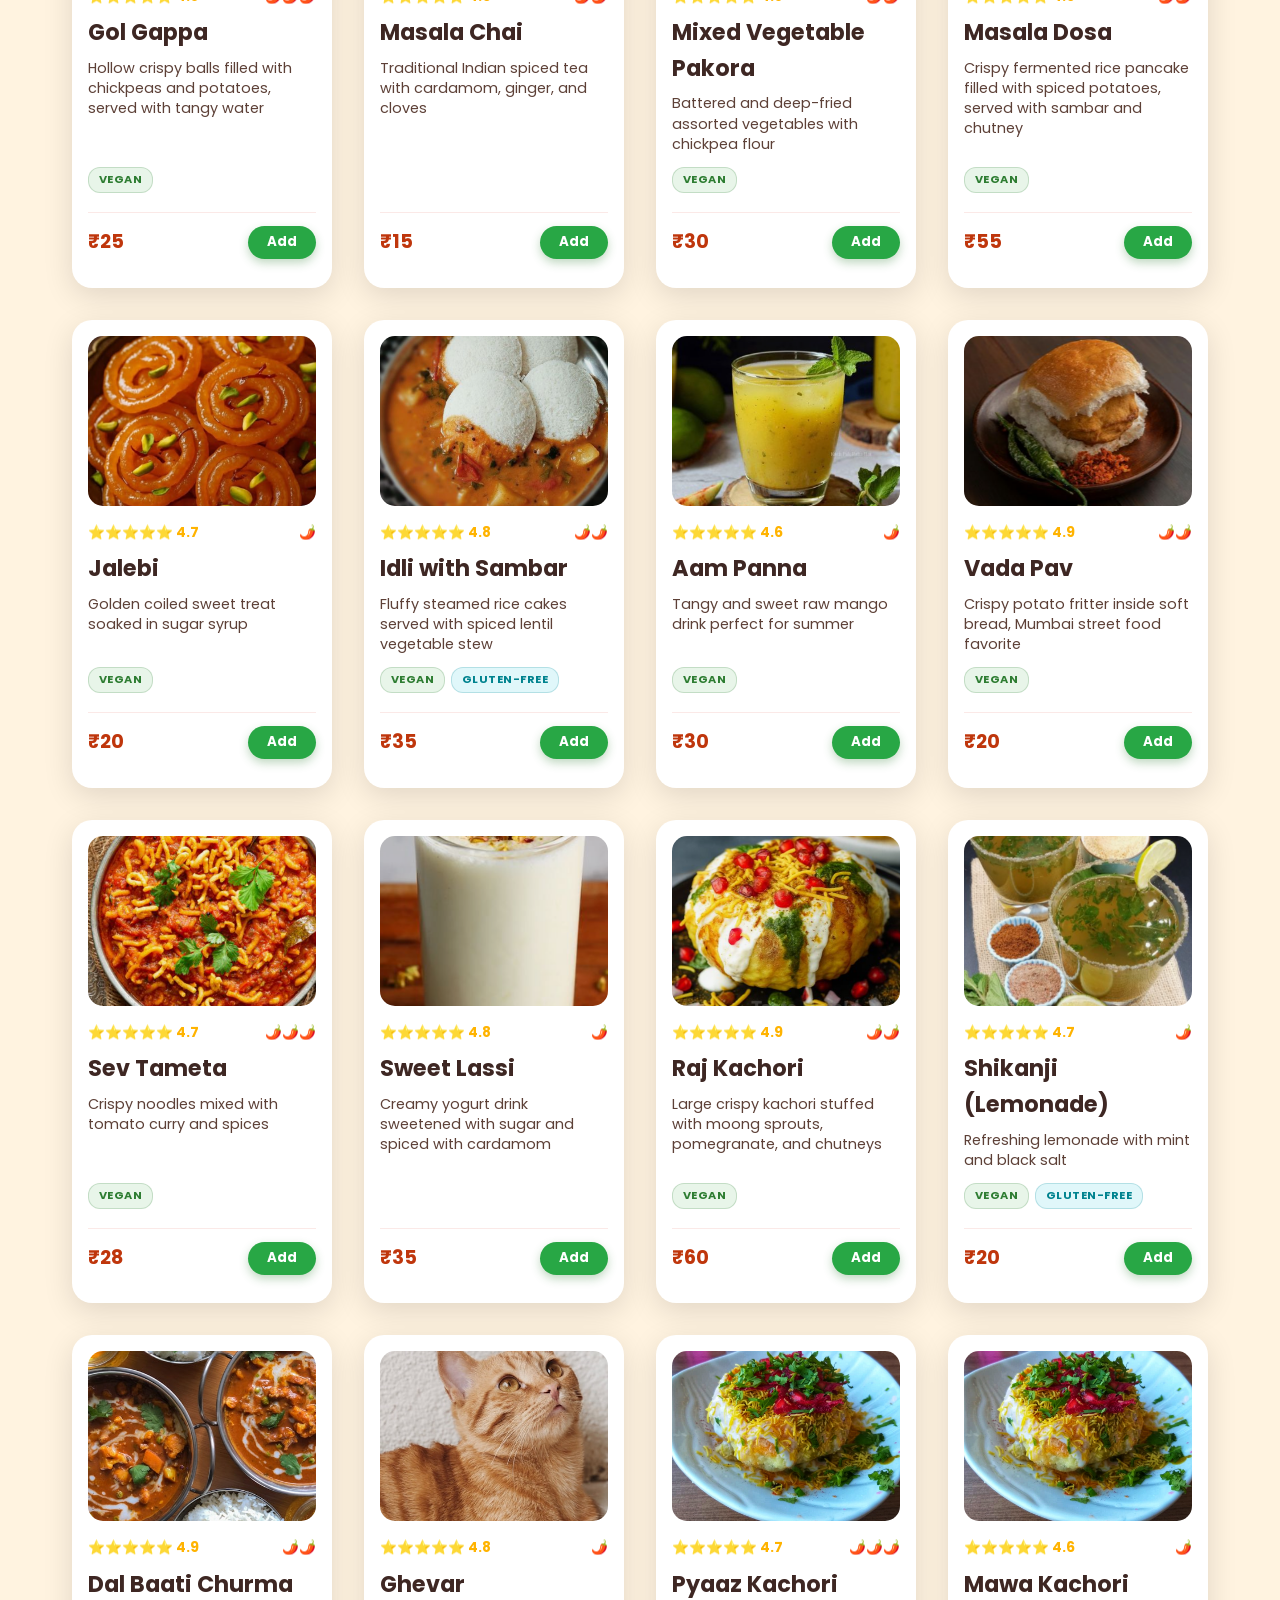
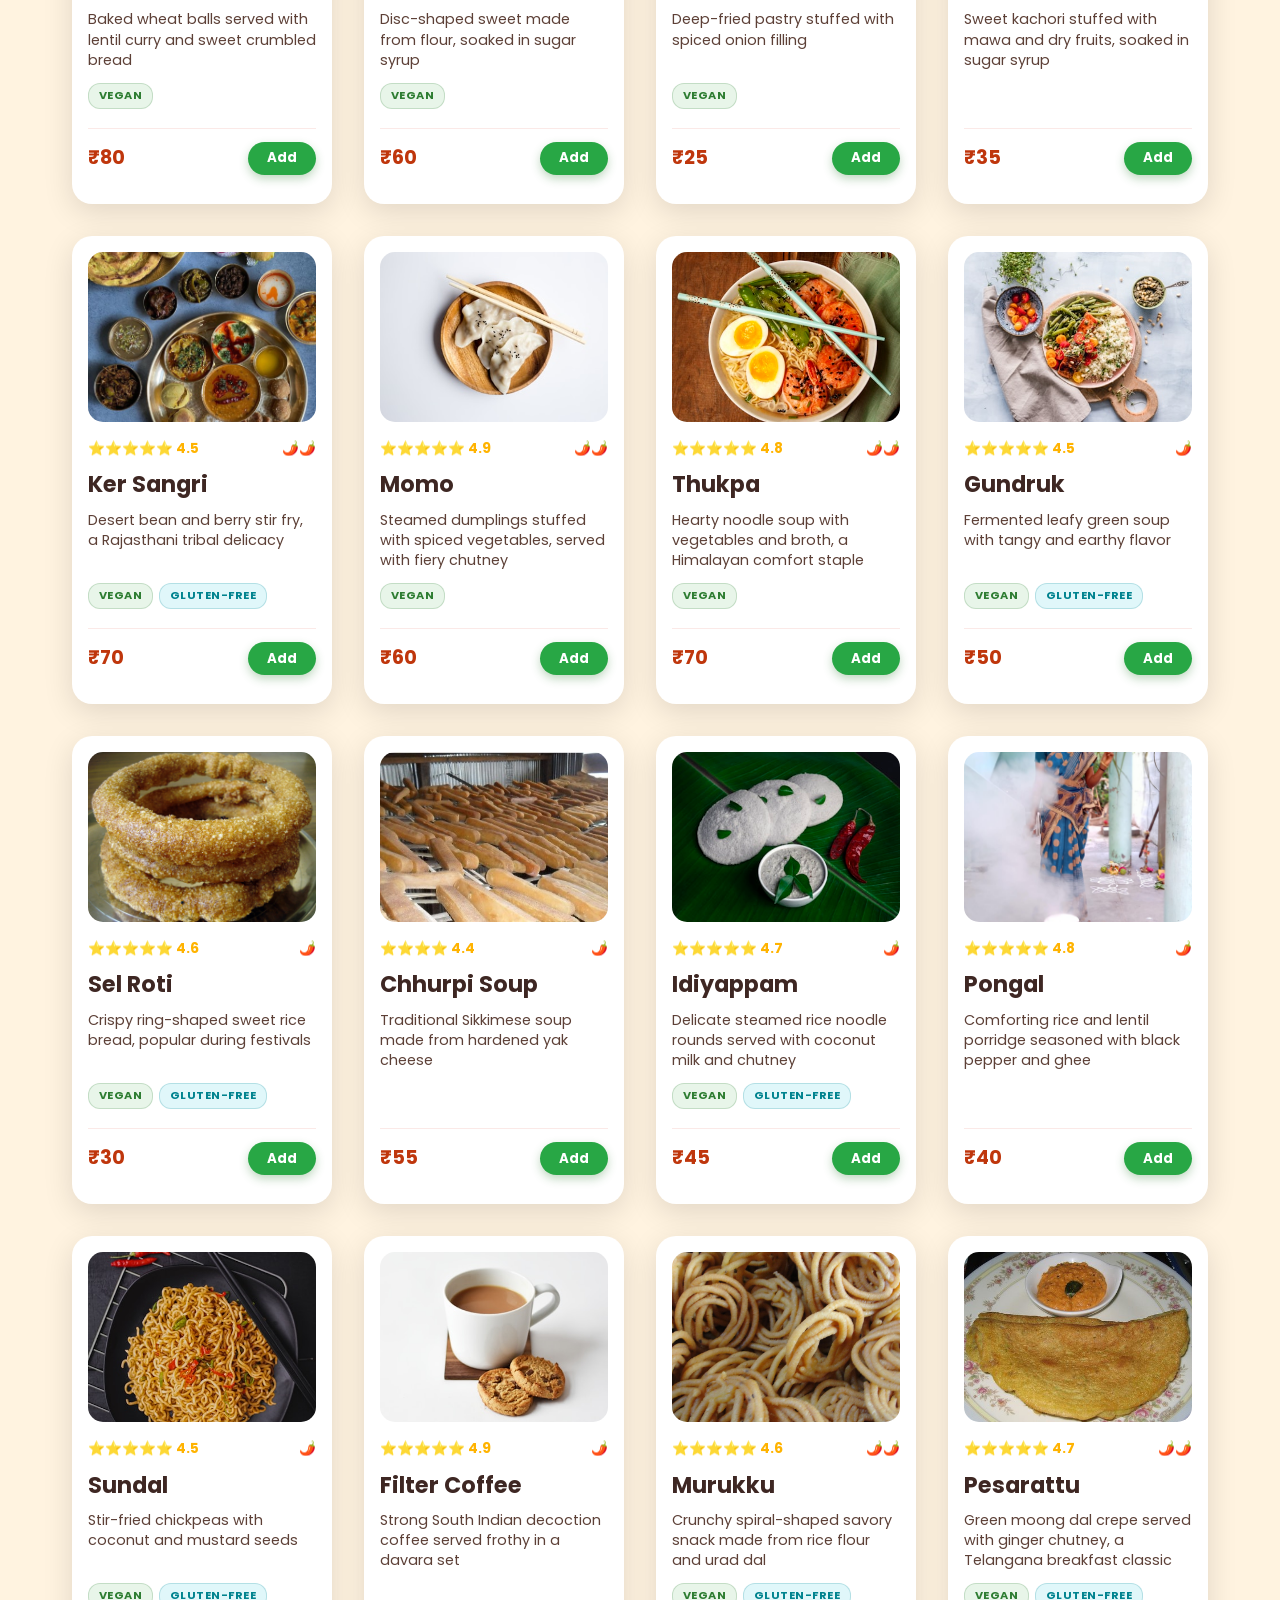
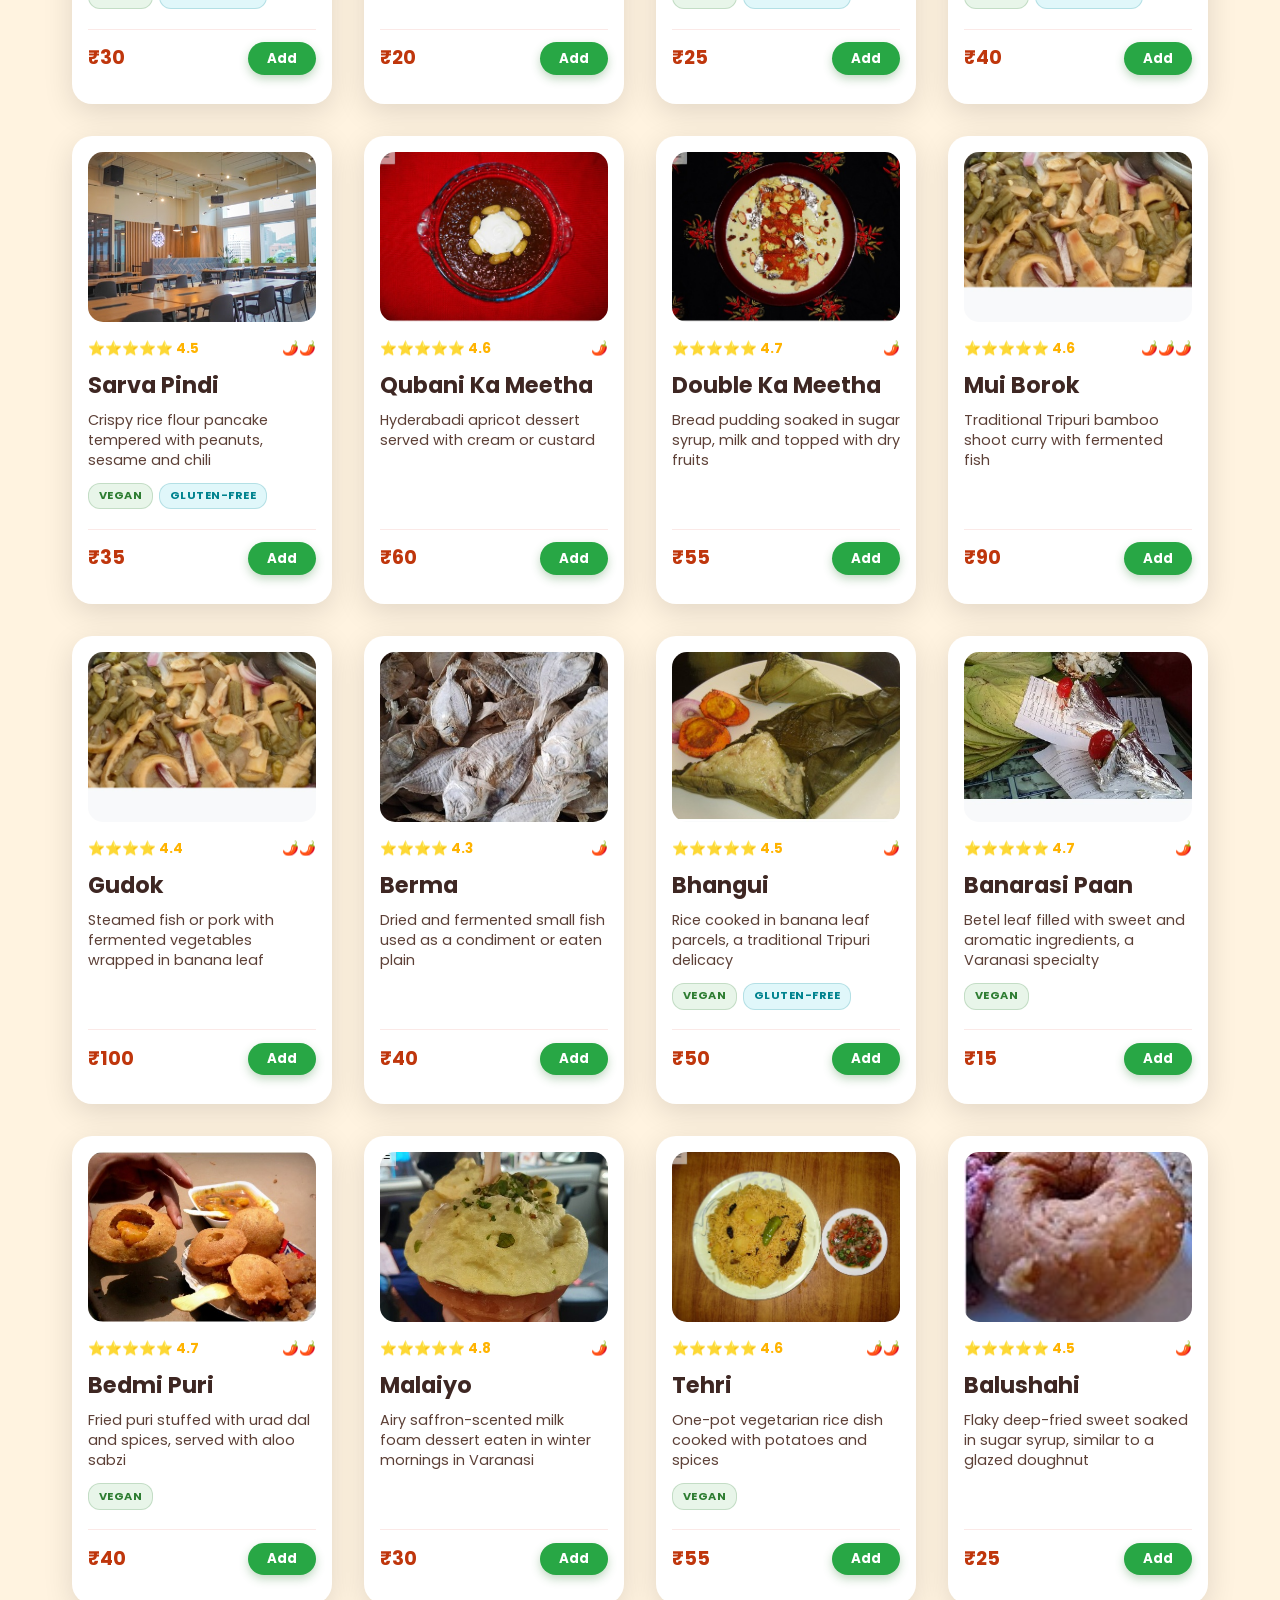
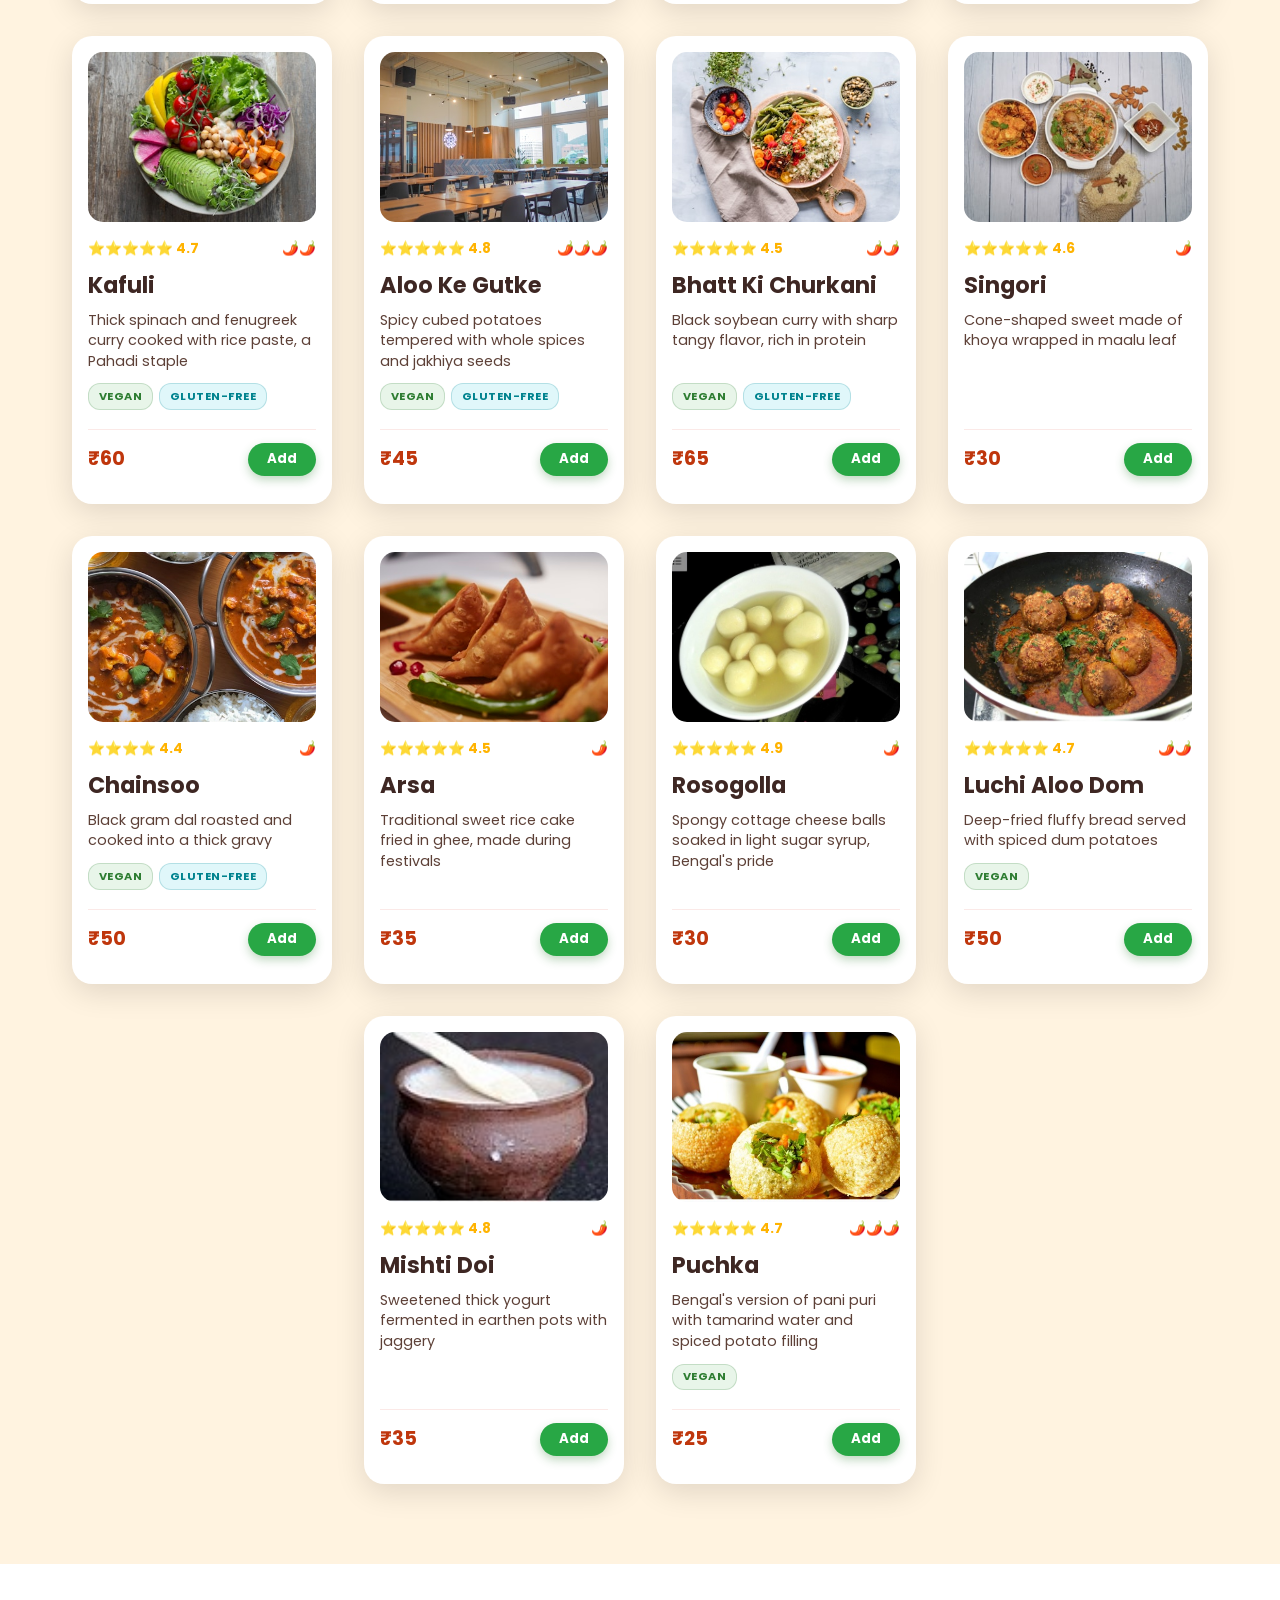
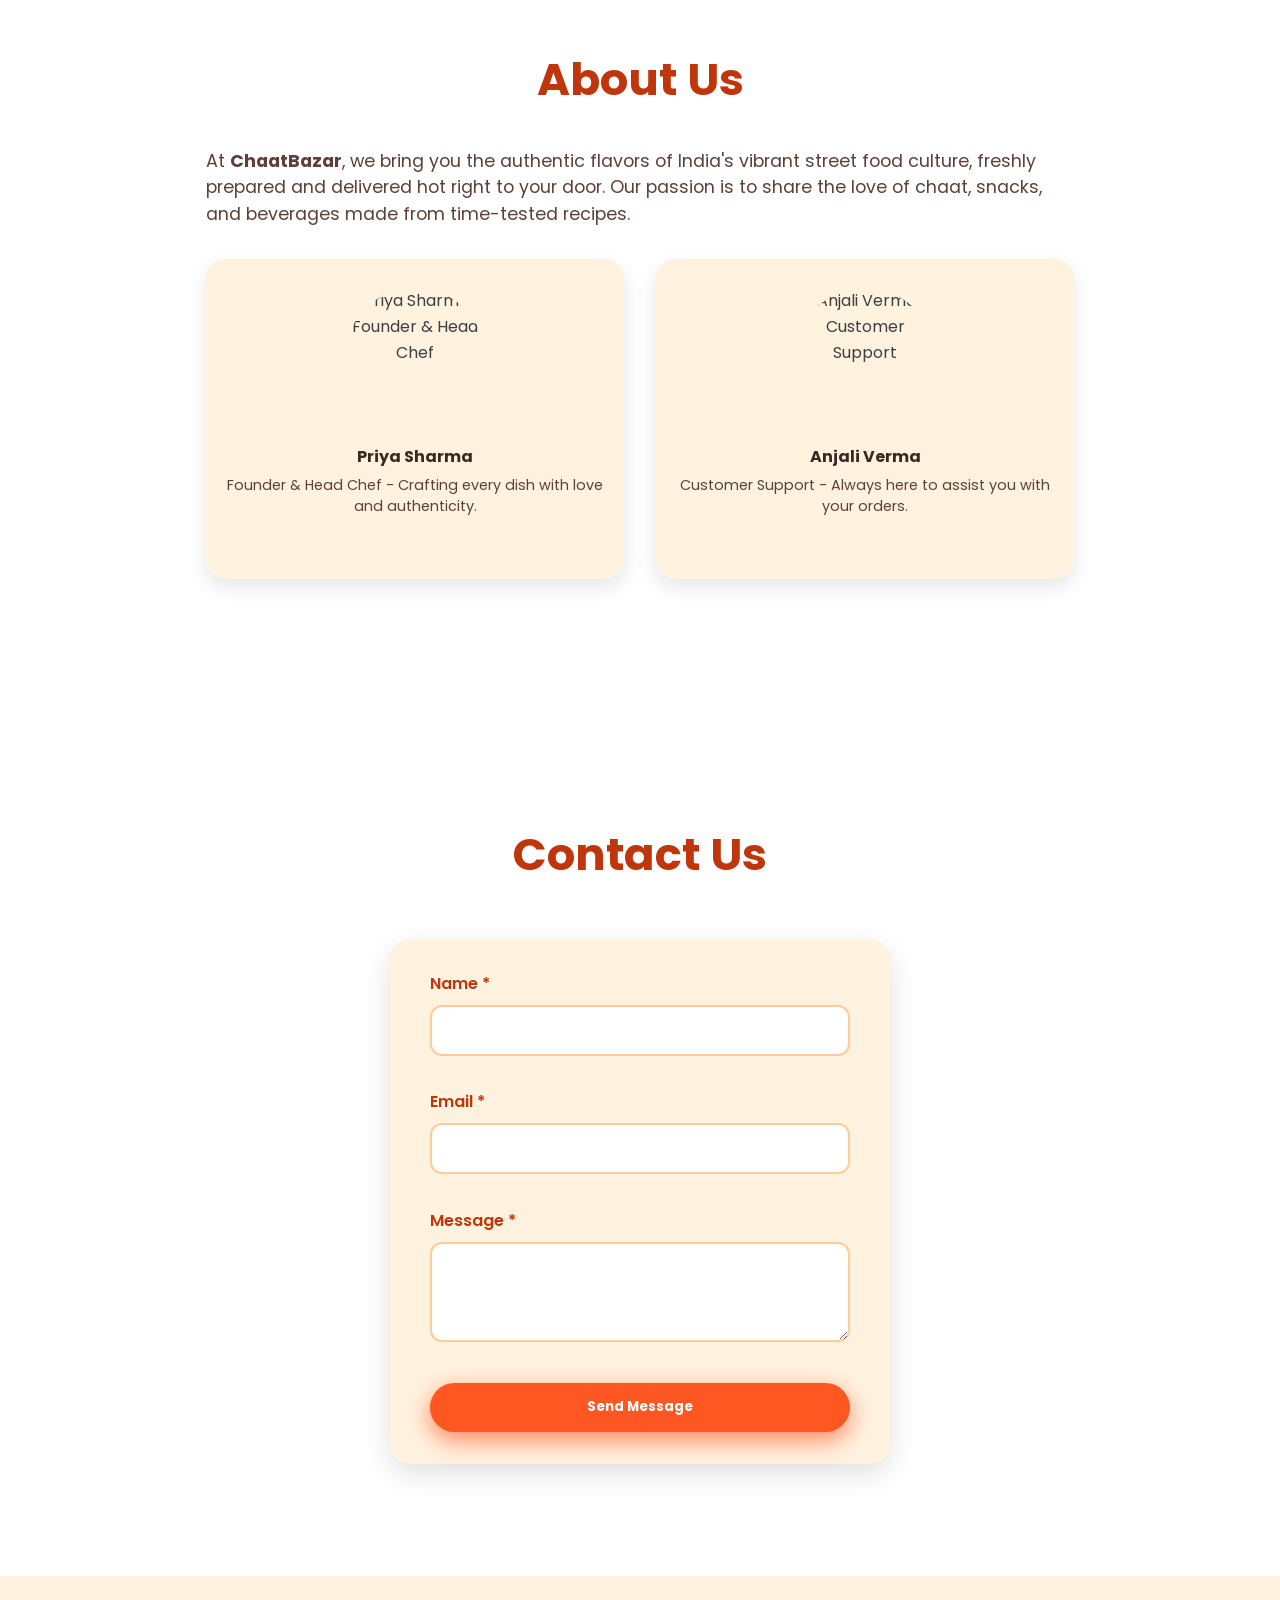
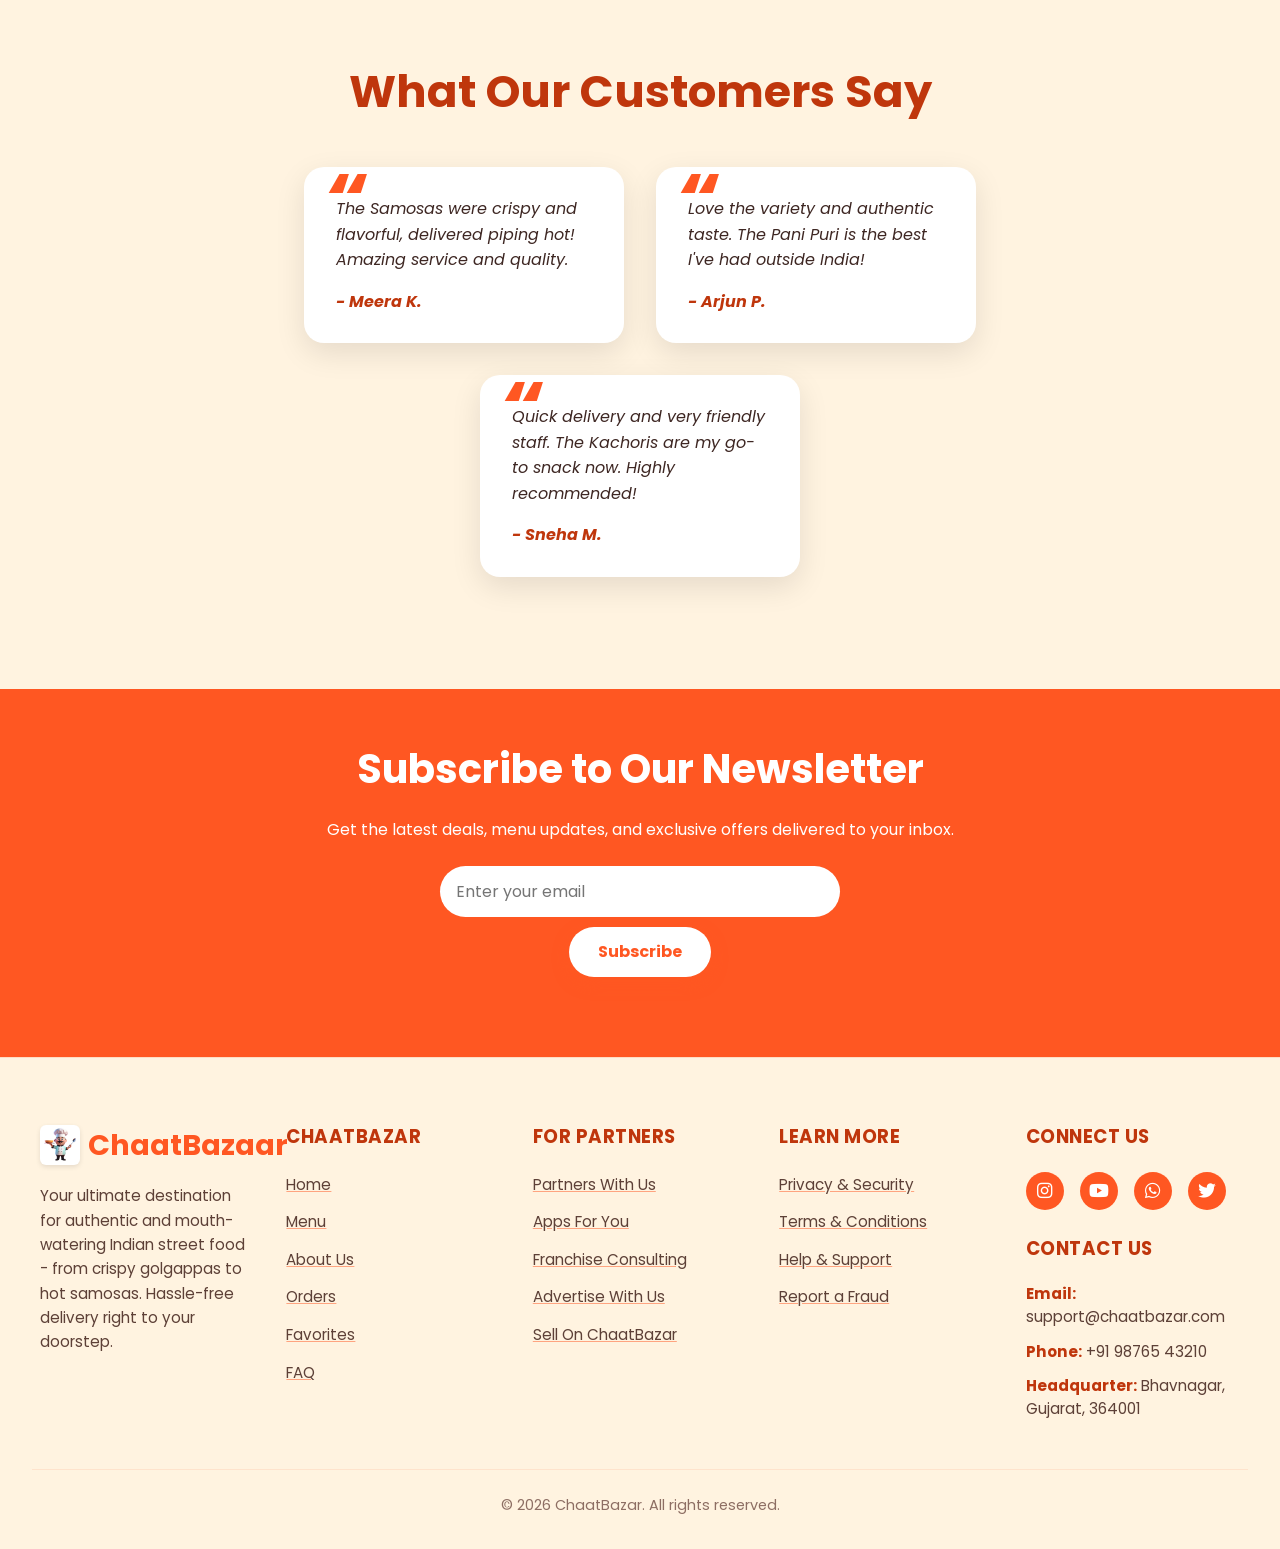
==== commit 157db1a1: "Merge branch 'main' into feature/navbar-logo" ====
--- a/index.html
+++ b/index.html
@@ -4,6 +4,7 @@
   <meta charset="UTF-8" />
   <meta name="viewport" content="width=device-width, initial-scale=1" />
   <title>ChaatBazar 🍴 | Authentic Indian Street Food Delivered Hot</title>
+  <link rel="stylesheet" href="css/auth.css">
   
   <!-- Google Fonts -->
   <link href="https://fonts.googleapis.com/css2?family=Poppins:wght@400;600;700&display=swap" rel="stylesheet" />
@@ -13,10 +14,11 @@
 </head>
 <body>
 
+
 <!-- Header & Navigation -->
 <header>
   <div class="header-inner container" role="banner">
-    <a href="#" class="logo" aria-label="ChaatBazar Home"><img src="img/logo.png" alt="ChaatBazar Logo" class="navbar-logo-img" />ChaatBazar 🍴</a>
+    <a href="#" class="logo" aria-label="ChaatBazaar Home"><img src="img/logo.png" alt="ChaatBazaar Logo" class="navbar-logo-img" />ChaatBazaar</a>
     <nav role="navigation" aria-label="Primary Navigation">
       <a href="#hero" class="nav-link active" tabindex="0">Home</a>
       <div class="dropdown" tabindex="0" aria-haspopup="true" aria-expanded="false">
@@ -56,6 +58,11 @@
           <span class="theme-toggle-thumb"></span>
         </span>
       </button>
+
+      <!-- Dynamic auth slot: replaced by js/auth.js based on session state -->
+      <div id="authNavItem" class="auth-nav-item">
+        <a href="login.html" class="login-btn-nav">Login</a>
+      </div>
     </nav>
   </div>
 </header>
@@ -280,7 +287,7 @@
 <footer>
   <div class="footer-container">
     <div class="footer-column brand-col">
-      <div class="footer-brand">ChaatBazar 🍴</div>
+      <div class="footer-brand"><img src="img/logo.png" alt="ChaatBazaar Logo" class="footer-logo-img" />ChaatBazaar</div>
       <p class="footer-desc">Your ultimate destination for authentic and mouth-watering Indian street food - from crispy golgappas to hot samosas. Hassle-free delivery right to your doorstep.</p>
     </div>
     
@@ -350,5 +357,6 @@
 <script src="js/translations.js"></script>
 <script src="js/i18n.js"></script>
 <script src="js/main.js"></script>
+<script src="js/auth.js"></script>
 </body>
 </html>
--- a/css/auth.css
+++ b/css/auth.css
@@ -0,0 +1,424 @@
+/* css/auth.css - ChaatBazar Authentication Styles */
+
+/* Auth Pages Layout */
+.auth-main {
+    min-height: 80vh;
+    display: flex;
+    align-items: center;
+    justify-content: center;
+    padding: 4rem 1.5rem;
+    background: linear-gradient(135deg, #fff8f0 0%, #ffe6cc 100%);
+    position: relative;
+    overflow-x: hidden;
+}
+
+.auth-wrapper {
+    width: 100%;
+    max-width: 500px;
+    margin: 0 auto;
+    position: relative;
+    z-index: 2;
+}
+
+/* Floating Food Animation Background */
+.food-animation-bg {
+    position: absolute;
+    top: 0;
+    left: 0;
+    width: 100%;
+    height: 100%;
+    pointer-events: none;
+    overflow: hidden;
+    z-index: 0;
+}
+
+.floating-food {
+    position: absolute;
+    font-size: 2.5rem;
+    opacity: 0.2;
+    animation: floatAround 20s infinite linear;
+    user-select: none;
+}
+
+.samosa { top: 15%; left: 5%; animation-duration: 22s; }
+.pani-puri { bottom: 20%; right: 8%; animation-duration: 18s; animation-delay: -2s; }
+.chaat { top: 40%; right: 15%; animation-duration: 25s; animation-delay: -5s; }
+.chai { bottom: 10%; left: 12%; animation-duration: 20s; }
+.lassi { top: 70%; left: 20%; animation-duration: 28s; animation-delay: -3s; }
+
+@keyframes floatAround {
+    0% { transform: translateY(0px) rotate(0deg); }
+    50% { transform: translateY(-30px) rotate(10deg); }
+    100% { transform: translateY(0px) rotate(0deg); }
+}
+
+/* Auth Card */
+.auth-card {
+    background: white;
+    border-radius: 32px;
+    box-shadow: 0 25px 45px -12px rgba(0,0,0,0.2);
+    padding: 2rem 2rem 2.5rem;
+    transition: transform 0.3s ease;
+    border: 1px solid rgba(255, 107, 53, 0.2);
+}
+
+.auth-card:hover {
+    transform: translateY(-5px);
+}
+
+.auth-header {
+    text-align: center;
+    margin-bottom: 2rem;
+}
+
+.auth-header h2 {
+    font-size: 2rem;
+    color: #2d2a26;
+    font-weight: 700;
+    margin-bottom: 0.5rem;
+}
+
+.auth-header p {
+    color: #6c757d;
+    font-size: 0.95rem;
+}
+
+.auth-link {
+    color: #ff6b35;
+    font-weight: 600;
+    text-decoration: none;
+    transition: 0.2s;
+}
+
+.auth-link:hover {
+    text-decoration: underline;
+    color: #e55a2a;
+}
+
+.auth-switch-text {
+    margin-top: 1.25rem;
+    text-align: center;
+    color: #4b5563;
+    font-size: 0.95rem;
+}
+
+.form-message {
+    min-height: 1.2rem;
+    margin: 0.5rem 0 1rem;
+    font-size: 0.85rem;
+    font-weight: 500;
+}
+
+.form-message.error {
+    color: #b91c1c;
+}
+
+.form-message.success {
+    color: #15803d;
+}
+
+/* Form Elements */
+.input-group {
+    margin-bottom: 1.5rem;
+}
+
+.input-group label {
+    display: block;
+    margin-bottom: 0.5rem;
+    font-weight: 500;
+    color: #333;
+    font-size: 0.9rem;
+}
+
+.input-group label i {
+    color: #ff6b35;
+    margin-right: 8px;
+}
+
+.input-group input,
+.input-group select {
+    width: 100%;
+    padding: 12px 16px;
+    font-size: 1rem;
+    border: 1px solid #e2e8f0;
+    border-radius: 16px;
+    transition: all 0.2s;
+    background: #fefcf8;
+    font-family: 'Poppins', sans-serif;
+}
+
+.input-group input:focus {
+    outline: none;
+    border-color: #ff6b35;
+    box-shadow: 0 0 0 3px rgba(255, 107, 53, 0.2);
+}
+
+.error-message {
+    color: #dc2626;
+    font-size: 0.75rem;
+    margin-top: 5px;
+    display: none;
+}
+
+.error-message.active {
+    display: block;
+}
+
+.forgot-password {
+    text-align: right;
+    margin: -0.5rem 0 1.5rem;
+}
+
+.forgot-password a {
+    color: #ff6b35;
+    font-size: 0.85rem;
+    text-decoration: none;
+}
+
+.auth-btn {
+    width: 100%;
+    padding: 14px;
+    background: #ff6b35;
+    border: none;
+    border-radius: 40px;
+    color: white;
+    font-weight: 600;
+    font-size: 1rem;
+    cursor: pointer;
+    transition: 0.2s;
+    display: flex;
+    align-items: center;
+    justify-content: center;
+    gap: 8px;
+}
+
+.auth-btn:hover {
+    background: #e55a2a;
+    transform: scale(0.98);
+}
+
+.social-login {
+    margin-top: 2rem;
+    text-align: center;
+}
+
+.social-login p {
+    color: #adb5bd;
+    position: relative;
+    margin-bottom: 1rem;
+}
+
+.social-icons {
+    display: flex;
+    justify-content: center;
+    gap: 1.5rem;
+}
+
+.social-icon {
+    background: #f1f3f5;
+    width: 44px;
+    height: 44px;
+    display: inline-flex;
+    align-items: center;
+    justify-content: center;
+    border-radius: 50%;
+    color: #4a4a4a;
+    font-size: 1.2rem;
+    transition: 0.2s;
+}
+
+.social-icon:hover {
+    background: #ff6b35;
+    color: white;
+    transform: translateY(-3px);
+}
+
+.auth-footer-note {
+    text-align: center;
+    margin-top: 2rem;
+    font-size: 0.85rem;
+    color: #ff6b35;
+    background: #fff2e9;
+    padding: 0.8rem;
+    border-radius: 40px;
+}
+
+/* Register specific row */
+.name-row {
+    display: flex;
+    gap: 1rem;
+}
+
+.name-row .input-group {
+    flex: 1;
+}
+
+/* Responsive */
+@media (max-width: 550px) {
+    .auth-card {
+        padding: 1.5rem;
+    }
+    .name-row {
+        flex-direction: column;
+        gap: 0;
+    }
+    .floating-food {
+        font-size: 1.8rem;
+        opacity: 0.15;
+    }
+
+    .auth-switch-text {
+        font-size: 0.9rem;
+    }
+}
+
+/* Profile and Dashboard Pages */
+.profile-page-card,
+.dashboard-card {
+    background: white;
+    border-radius: 32px;
+    box-shadow: 0 25px 45px -12px rgba(0, 0, 0, 0.2);
+    padding: 2rem;
+    border: 1px solid rgba(255, 107, 53, 0.18);
+}
+
+.profile-page-header,
+.dashboard-page-header {
+    text-align: center;
+    margin-bottom: 1.5rem;
+}
+
+.profile-avatar-hero {
+    width: 82px;
+    height: 82px;
+    border-radius: 50%;
+    display: grid;
+    place-items: center;
+    margin: 0 auto 1rem;
+    background: linear-gradient(135deg, #ff6b35, #ff9f68);
+    color: white;
+    font-size: 2rem;
+    font-weight: 700;
+    box-shadow: 0 18px 30px rgba(255, 107, 53, 0.26);
+}
+
+.profile-page-header h2,
+.dashboard-page-header h2 {
+    font-size: 2rem;
+    color: #2d2a26;
+    margin-bottom: 0.35rem;
+}
+
+.profile-page-header p,
+.dashboard-page-header p {
+    color: #6c757d;
+}
+
+.profile-info-list {
+    display: grid;
+    gap: 0.9rem;
+    margin-top: 1.5rem;
+}
+
+.profile-info-row {
+    display: flex;
+    align-items: center;
+    justify-content: space-between;
+    gap: 1rem;
+    padding: 1rem 1.1rem;
+    border-radius: 18px;
+    background: #fff7f1;
+    border: 1px solid rgba(255, 107, 53, 0.1);
+}
+
+.profile-info-label {
+    color: #7c2d12;
+    font-weight: 700;
+}
+
+.profile-info-value {
+    color: #2d2a26;
+    font-weight: 600;
+    text-align: right;
+    word-break: break-word;
+}
+
+.dashboard-eyebrow {
+    display: inline-flex;
+    align-items: center;
+    justify-content: center;
+    padding: 0.35rem 0.8rem;
+    border-radius: 999px;
+    background: #fff2e9;
+    color: #ff6b35;
+    font-size: 0.8rem;
+    font-weight: 700;
+    margin-bottom: 0.8rem;
+}
+
+.dashboard-message {
+    margin-top: 1rem;
+    padding: 1rem 1.1rem;
+    border-radius: 18px;
+    background: #fff7f1;
+    color: #4b5563;
+    line-height: 1.7;
+}
+
+.dashboard-message strong {
+    color: #ff6b35;
+}
+
+.profile-actions {
+    display: flex;
+    flex-wrap: wrap;
+    gap: 0.75rem;
+    justify-content: center;
+    margin-top: 1.75rem;
+}
+
+.profile-action-link {
+    display: inline-flex;
+    align-items: center;
+    justify-content: center;
+    min-height: 44px;
+    padding: 0.7rem 1.1rem;
+    border-radius: 999px;
+    background: #ff6b35;
+    color: #ffffff;
+    font-weight: 700;
+    transition: transform 0.2s ease, background-color 0.2s ease;
+}
+
+.profile-action-link:hover,
+.profile-action-link:focus-visible {
+    transform: translateY(-1px);
+    background: #e55a2a;
+}
+
+.profile-action-link.secondary {
+    background: #fff7f1;
+    color: #ff6b35;
+    border: 1px solid rgba(255, 107, 53, 0.16);
+}
+
+.profile-action-link.secondary:hover,
+.profile-action-link.secondary:focus-visible {
+    background: #fff2e9;
+}
+
+@media (max-width: 550px) {
+    .profile-page-card,
+    .dashboard-card {
+        padding: 1.5rem;
+    }
+
+    .profile-info-row {
+        flex-direction: column;
+        align-items: flex-start;
+    }
+
+    .profile-info-value {
+        text-align: left;
+    }
+}
--- a/css/style.css
+++ b/css/style.css
@@ -248,9 +248,10 @@
       align-items: center;
       white-space: nowrap;
       gap: 0.4rem;
+      margin-right: 2rem;
     }
     .navbar-logo-img {
-      height: 34px;
+      height: 42px;
       width: auto;
       object-fit: contain;
       border-radius: 6px;
@@ -402,6 +403,191 @@
       transform: translateY(0);
     }
 
+    /* ===== Auth/Profile Nav ===== */
+    .auth-nav-item {
+      display: inline-flex;
+      align-items: center;
+      margin-left: 0.25rem;
+      position: relative;
+      z-index: 12;
+    }
+
+    .login-btn-nav {
+      display: inline-flex;
+      align-items: center;
+      justify-content: center;
+      min-height: 40px;
+      padding: 0.55rem 1.1rem;
+      border-radius: 999px;
+      background: #ffffff;
+      color: #ff5722;
+      font-weight: 700;
+      box-shadow: 0 10px 22px rgba(0, 0, 0, 0.12);
+      transition: transform 0.25s ease, box-shadow 0.25s ease, background-color 0.25s ease;
+    }
+
+    .login-btn-nav:hover,
+    .login-btn-nav:focus-visible {
+      transform: translateY(-1px);
+      background: #fff2e9;
+      box-shadow: 0 14px 28px rgba(0, 0, 0, 0.14);
+    }
+
+    .profile-menu {
+      position: relative;
+      display: inline-flex;
+      align-items: center;
+    }
+
+    .profile-toggle {
+      display: inline-flex;
+      align-items: center;
+      justify-content: center;
+      width: 42px;
+      height: 42px;
+      border: none;
+      border-radius: 50%;
+      background: #ffffff;
+      color: #ff5722;
+      box-shadow: 0 10px 22px rgba(0, 0, 0, 0.12);
+      transition: transform 0.25s ease, box-shadow 0.25s ease, background-color 0.25s ease;
+      padding: 0;
+    }
+
+    .profile-toggle:hover,
+    .profile-toggle:focus-visible {
+      transform: translateY(-1px);
+      background: #fff2e9;
+      box-shadow: 0 14px 28px rgba(0, 0, 0, 0.14);
+    }
+
+    .profile-avatar {
+      display: inline-flex;
+      align-items: center;
+      justify-content: center;
+      width: 24px;
+      height: 24px;
+    }
+
+    .profile-avatar svg {
+      width: 22px;
+      height: 22px;
+      stroke-width: 1.9;
+    }
+
+    .profile-dropdown {
+      position: absolute;
+      top: calc(100% + 0.8rem);
+      right: 0;
+      width: min(260px, calc(100vw - 1.5rem));
+      padding: 0.85rem;
+      border-radius: 20px;
+      background: #ffffff;
+      border: 1px solid rgba(255, 87, 34, 0.14);
+      box-shadow: 0 22px 44px rgba(0, 0, 0, 0.18);
+      opacity: 0;
+      visibility: hidden;
+      transform: translateY(10px);
+      transition: opacity 0.2s ease, transform 0.2s ease, visibility 0.2s ease;
+      z-index: 1002;
+    }
+
+    .profile-menu.open .profile-dropdown {
+      opacity: 1;
+      visibility: visible;
+      transform: translateY(0);
+    }
+
+    .profile-dropdown-header {
+      padding: 0.25rem 0.55rem 0.85rem;
+      border-bottom: 1px solid rgba(255, 87, 34, 0.1);
+      margin-bottom: 0.35rem;
+    }
+
+    .profile-dropdown-name {
+      display: block;
+      font-weight: 700;
+      color: #2d2a26;
+      word-break: break-word;
+    }
+
+    .profile-dropdown-email {
+      display: block;
+      margin-top: 0.2rem;
+      font-size: 0.82rem;
+      color: #6c757d;
+      word-break: break-word;
+    }
+
+    .profile-dropdown a,
+    .profile-dropdown button {
+      display: flex;
+      width: 100%;
+      align-items: center;
+      justify-content: flex-start;
+      padding: 0.8rem 0.95rem;
+      border: none;
+      border-radius: 14px;
+      background: transparent;
+      color: #2d2a26;
+      font: inherit;
+      font-weight: 600;
+      text-align: left;
+      transition: background-color 0.2s ease, color 0.2s ease;
+    }
+
+    .profile-dropdown a:hover,
+    .profile-dropdown a:focus-visible,
+    .profile-dropdown button:hover,
+    .profile-dropdown button:focus-visible {
+      background: #fff2e9;
+      color: #ff5722;
+    }
+
+    .profile-dropdown-logout {
+      margin-top: 0.15rem;
+      color: #c2410c;
+    }
+
+    .sr-only {
+      position: absolute;
+      width: 1px;
+      height: 1px;
+      padding: 0;
+      margin: -1px;
+      overflow: hidden;
+      clip: rect(0, 0, 0, 0);
+      white-space: nowrap;
+      border: 0;
+    }
+
+    @media (max-width: 860px) {
+      .profile-dropdown {
+        right: 0;
+        left: auto;
+      }
+    }
+
+    @media (max-width: 600px) {
+      .auth-nav-item {
+        margin-left: 0;
+      }
+
+      .login-btn-nav {
+        min-height: 44px;
+        padding: 0.55rem 1rem;
+      }
+
+      .profile-toggle {
+        width: 44px;
+        height: 44px;
+      }
+
+      .profile-dropdown {
+        width: min(240px, calc(100vw - 1rem));
+      }
+    }
+
     /* ===== Search Bar ===== */
     .search-bar {
       position: relative;
@@ -1151,6 +1337,19 @@
       align-items: center;
       gap: 0.5rem;
       font-family: 'Poppins', sans-serif;
+    }
+    .footer-logo-img {
+      height: 40px;
+      width: auto;
+      object-fit: contain;
+      border-radius: 6px;
+      background: white;
+      padding: 2px;
+      box-shadow: 0 2px 5px rgba(0, 0, 0, 0.1);
+      transition: transform 0.3s ease;
+    }
+    .footer-brand:hover .footer-logo-img {
+      transform: scale(1.08);
     }
     
     .footer-desc {
@@ -2316,6 +2515,56 @@
 body.dark .theme-toggle-icon.moon-icon {
   color: #ffffff; /* Active in dark mode */
 }
+
+body.dark .login-btn-nav,
+body.dark .profile-toggle {
+  background: #2b2b2b;
+  color: #ffffff;
+  box-shadow: 0 10px 22px rgba(0, 0, 0, 0.3);
+}
+
+body.dark .login-btn-nav:hover,
+body.dark .login-btn-nav:focus-visible,
+body.dark .profile-toggle:hover,
+body.dark .profile-toggle:focus-visible {
+  background: #3a2d27;
+  color: #ffd0c2;
+}
+
+body.dark .profile-dropdown {
+  background: #232323;
+  border-color: rgba(255, 255, 255, 0.08);
+  box-shadow: 0 22px 44px rgba(0, 0, 0, 0.42);
+}
+
+body.dark .profile-dropdown-header {
+  border-bottom-color: rgba(255, 255, 255, 0.08);
+}
+
+body.dark .profile-dropdown-name {
+  color: #ffffff;
+}
+
+body.dark .profile-dropdown-email {
+  color: #b0b7c3;
+}
+
+body.dark .profile-dropdown a,
+body.dark .profile-dropdown button {
+  color: #f3f3f3;
+}
+
+body.dark .profile-dropdown a:hover,
+body.dark .profile-dropdown a:focus-visible,
+body.dark .profile-dropdown button:hover,
+body.dark .profile-dropdown button:focus-visible {
+  background: rgba(255, 87, 34, 0.16);
+  color: #ffb39d;
+}
+
+body.dark .profile-dropdown-logout {
+  color: #ffb39d;
+}
 /* body */
 body.dark {
   background: #1e1e1e;
@@ -2931,4 +3180,42 @@
 .lang-toggle-btn:hover {
   transform: translateY(-2px);
   box-shadow: 0 4px 12px rgba(255, 98, 0, 0.35);
-}+}
+
+/* ===== Responsive Navbar Spacing & Overlap Fixes ===== */
+@media (max-width: 1200px) {
+  .logo {
+    font-size: 1.5rem !important;
+    margin-right: 1rem !important;
+  }
+  .navbar-logo-img {
+    height: 34px !important;
+  }
+  nav {
+    gap: 0.8rem !important;
+  }
+  nav a {
+    padding: 0.4rem 0.6rem !important;
+    font-size: 0.9rem !important;
+  }
+  .cart-btn-modern {
+    padding: 0.3rem 0.8rem !important;
+  }
+}
+
+@media (max-width: 950px) {
+  .header-inner {
+    flex-direction: column !important;
+    gap: 1rem !important;
+    padding: 1rem 1rem !important;
+  }
+  .logo {
+    margin-right: 0 !important;
+  }
+  nav {
+    flex-wrap: wrap !important;
+    justify-content: center !important;
+    gap: 0.8rem !important;
+    width: 100% !important;
+  }
+}
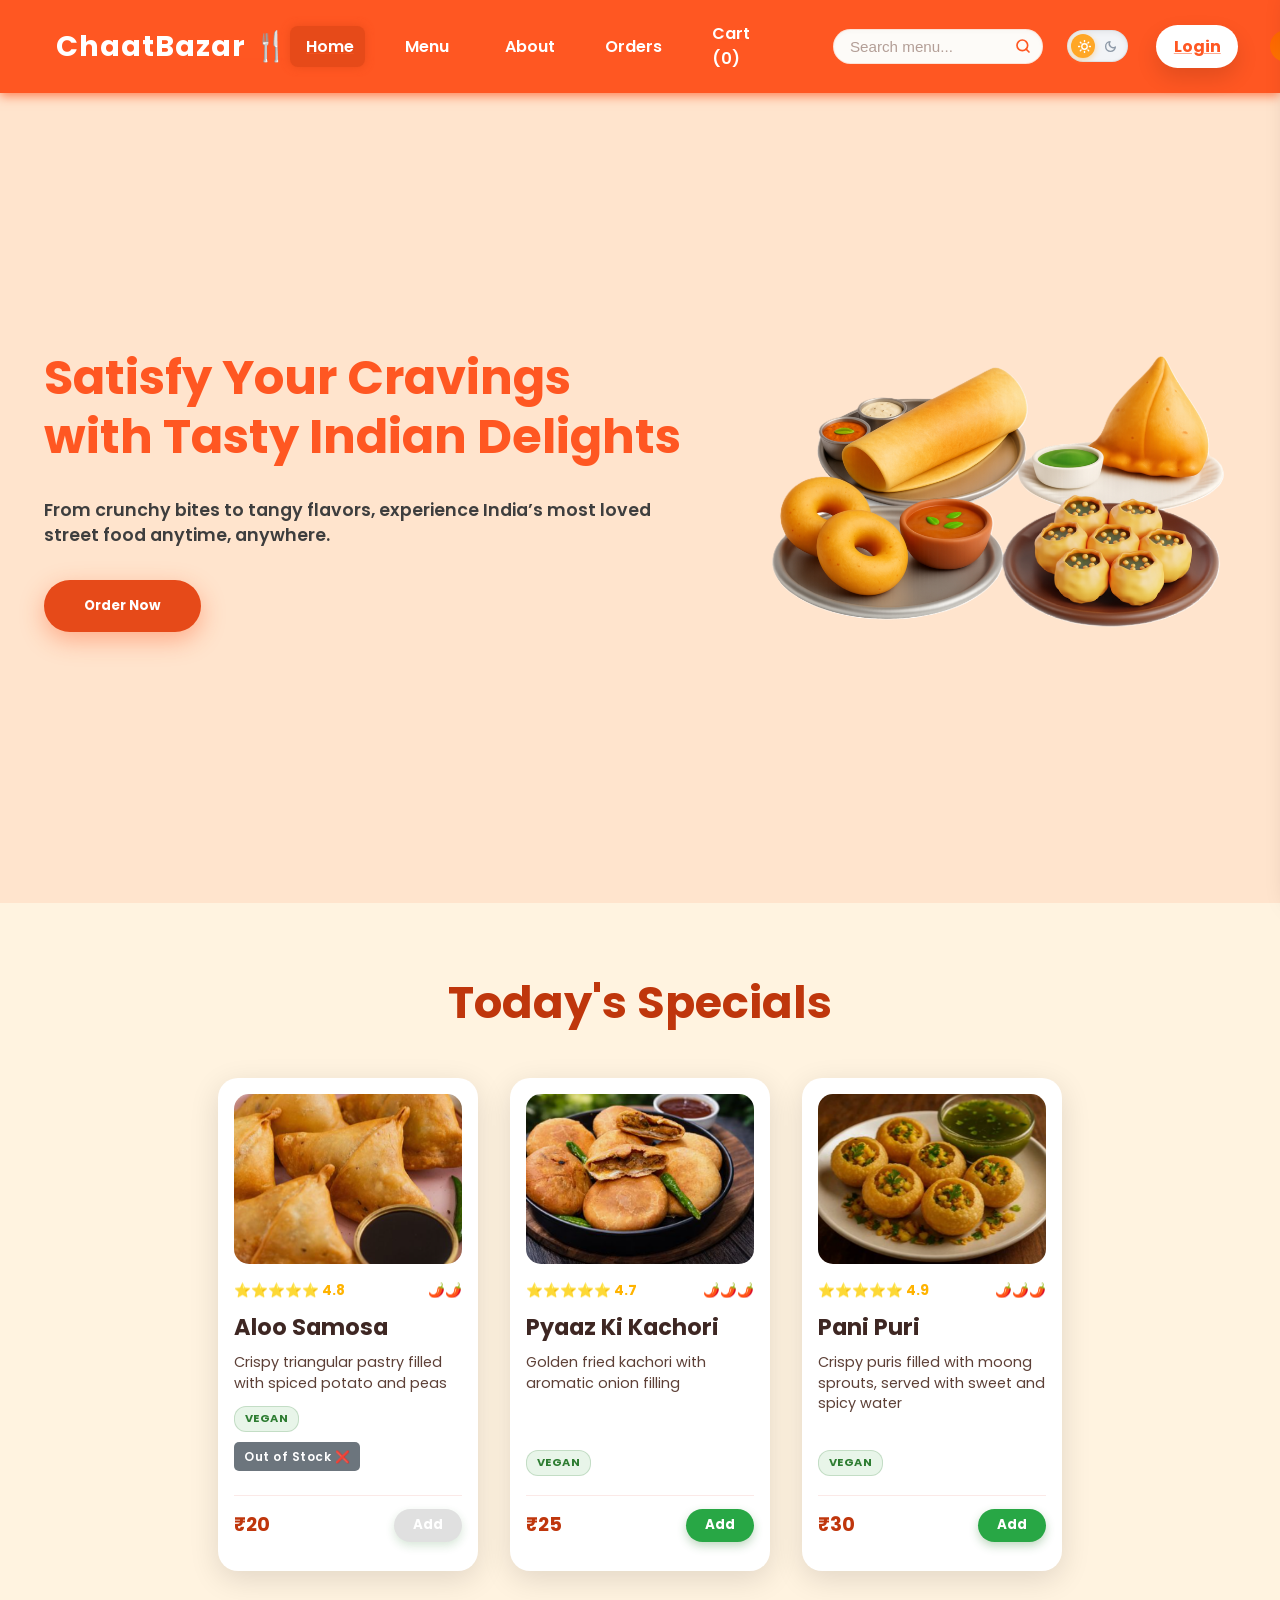
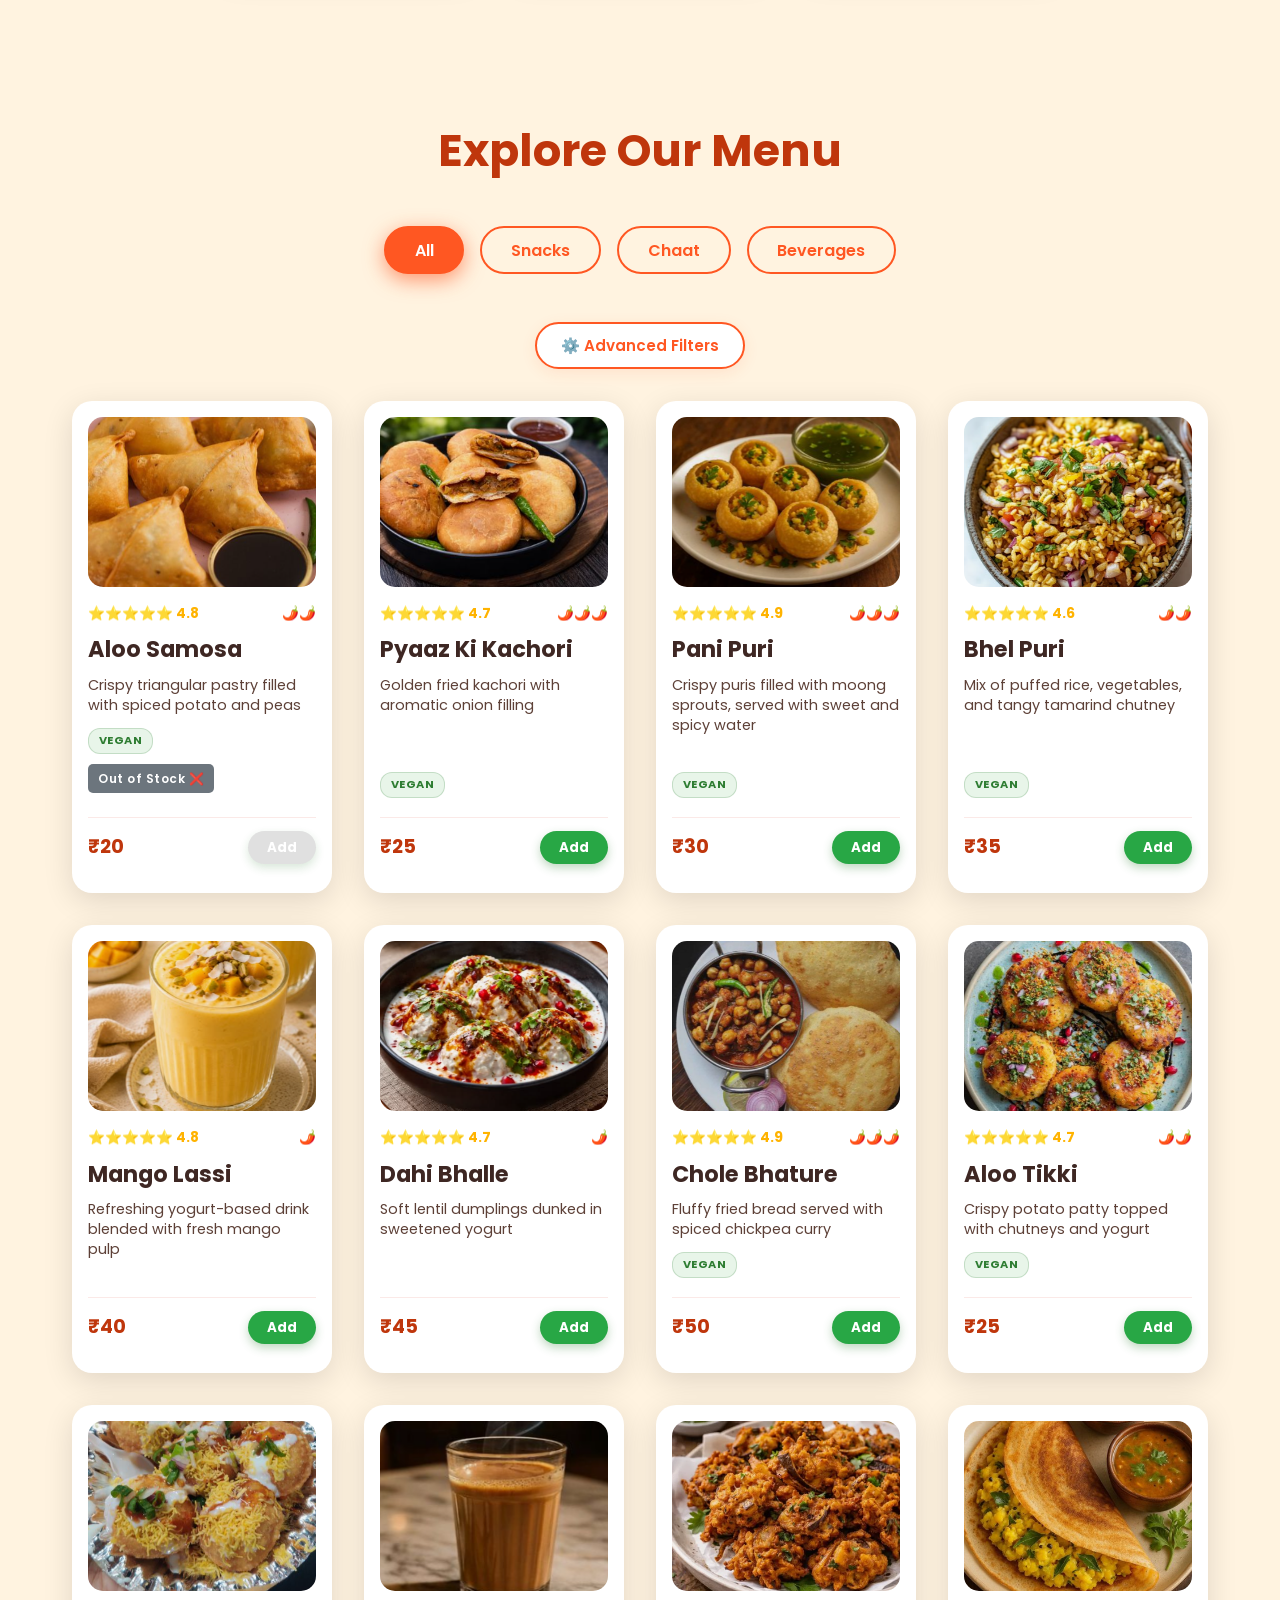
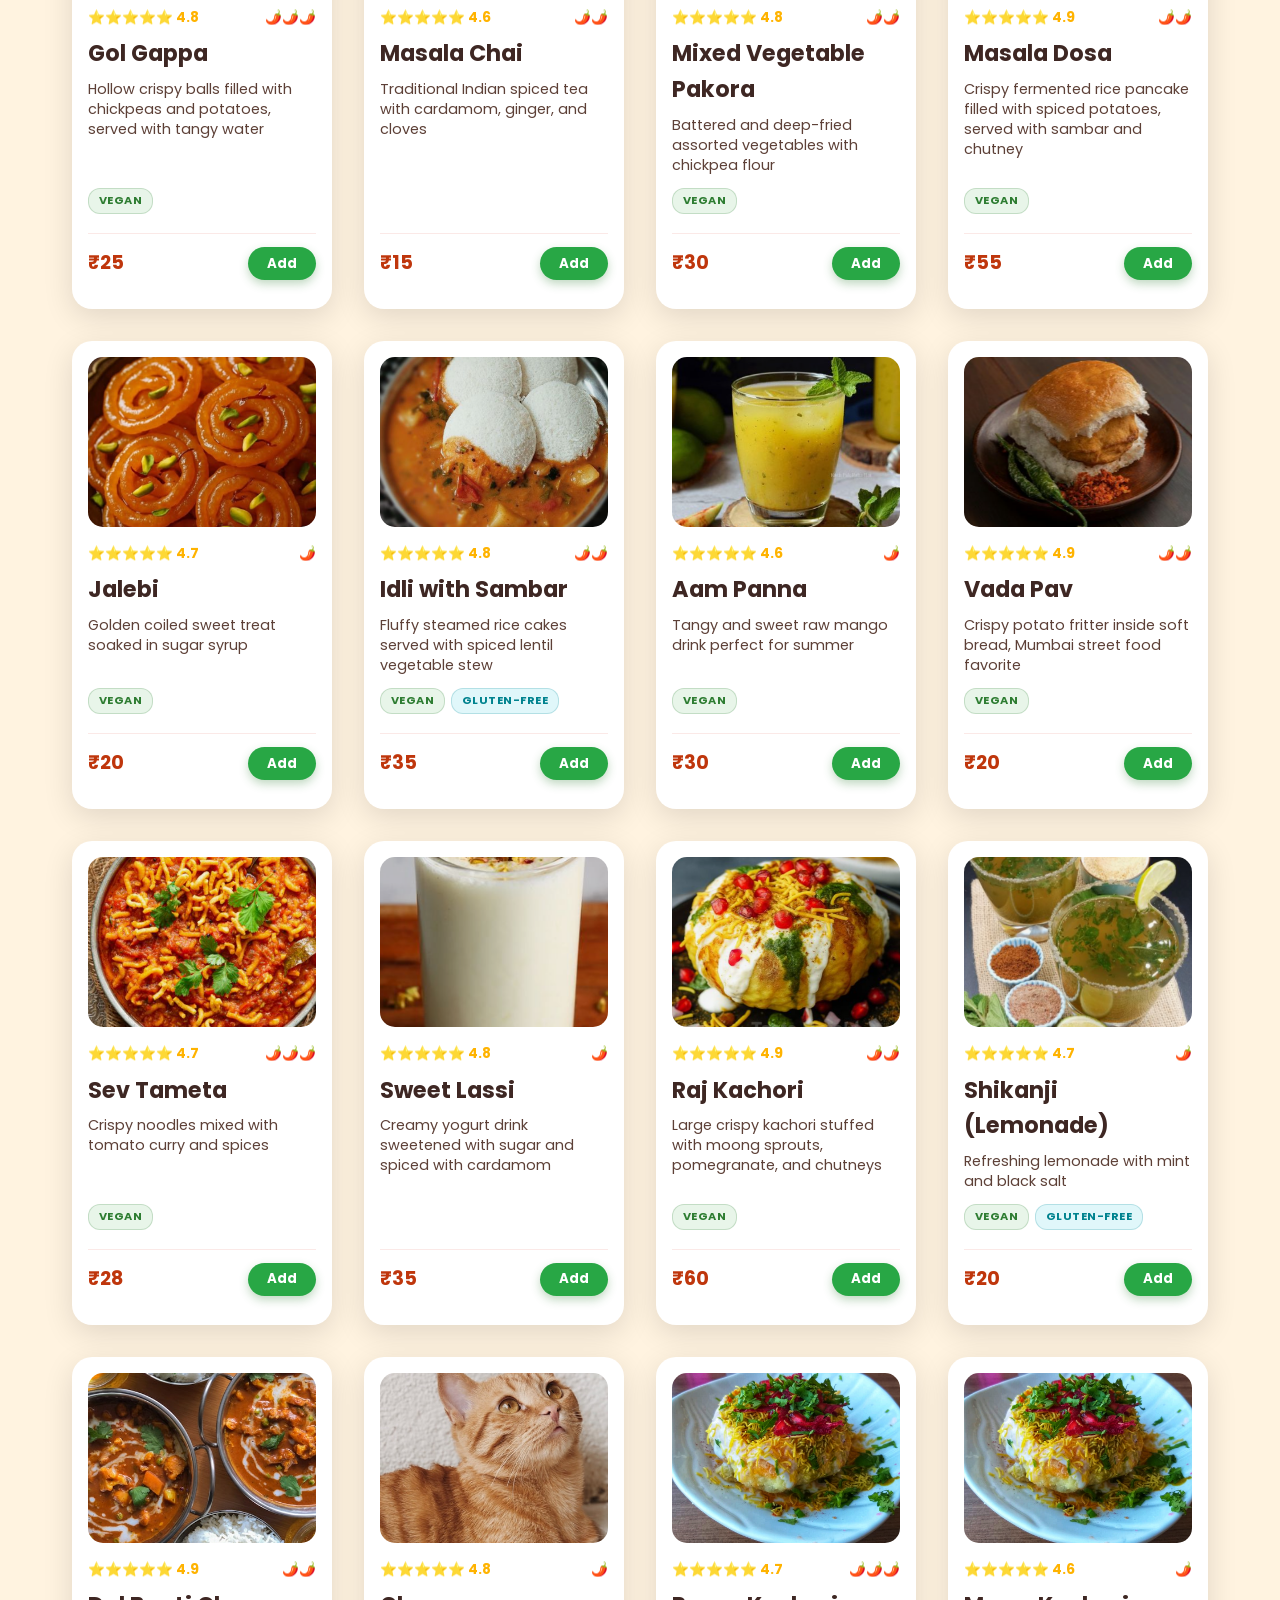
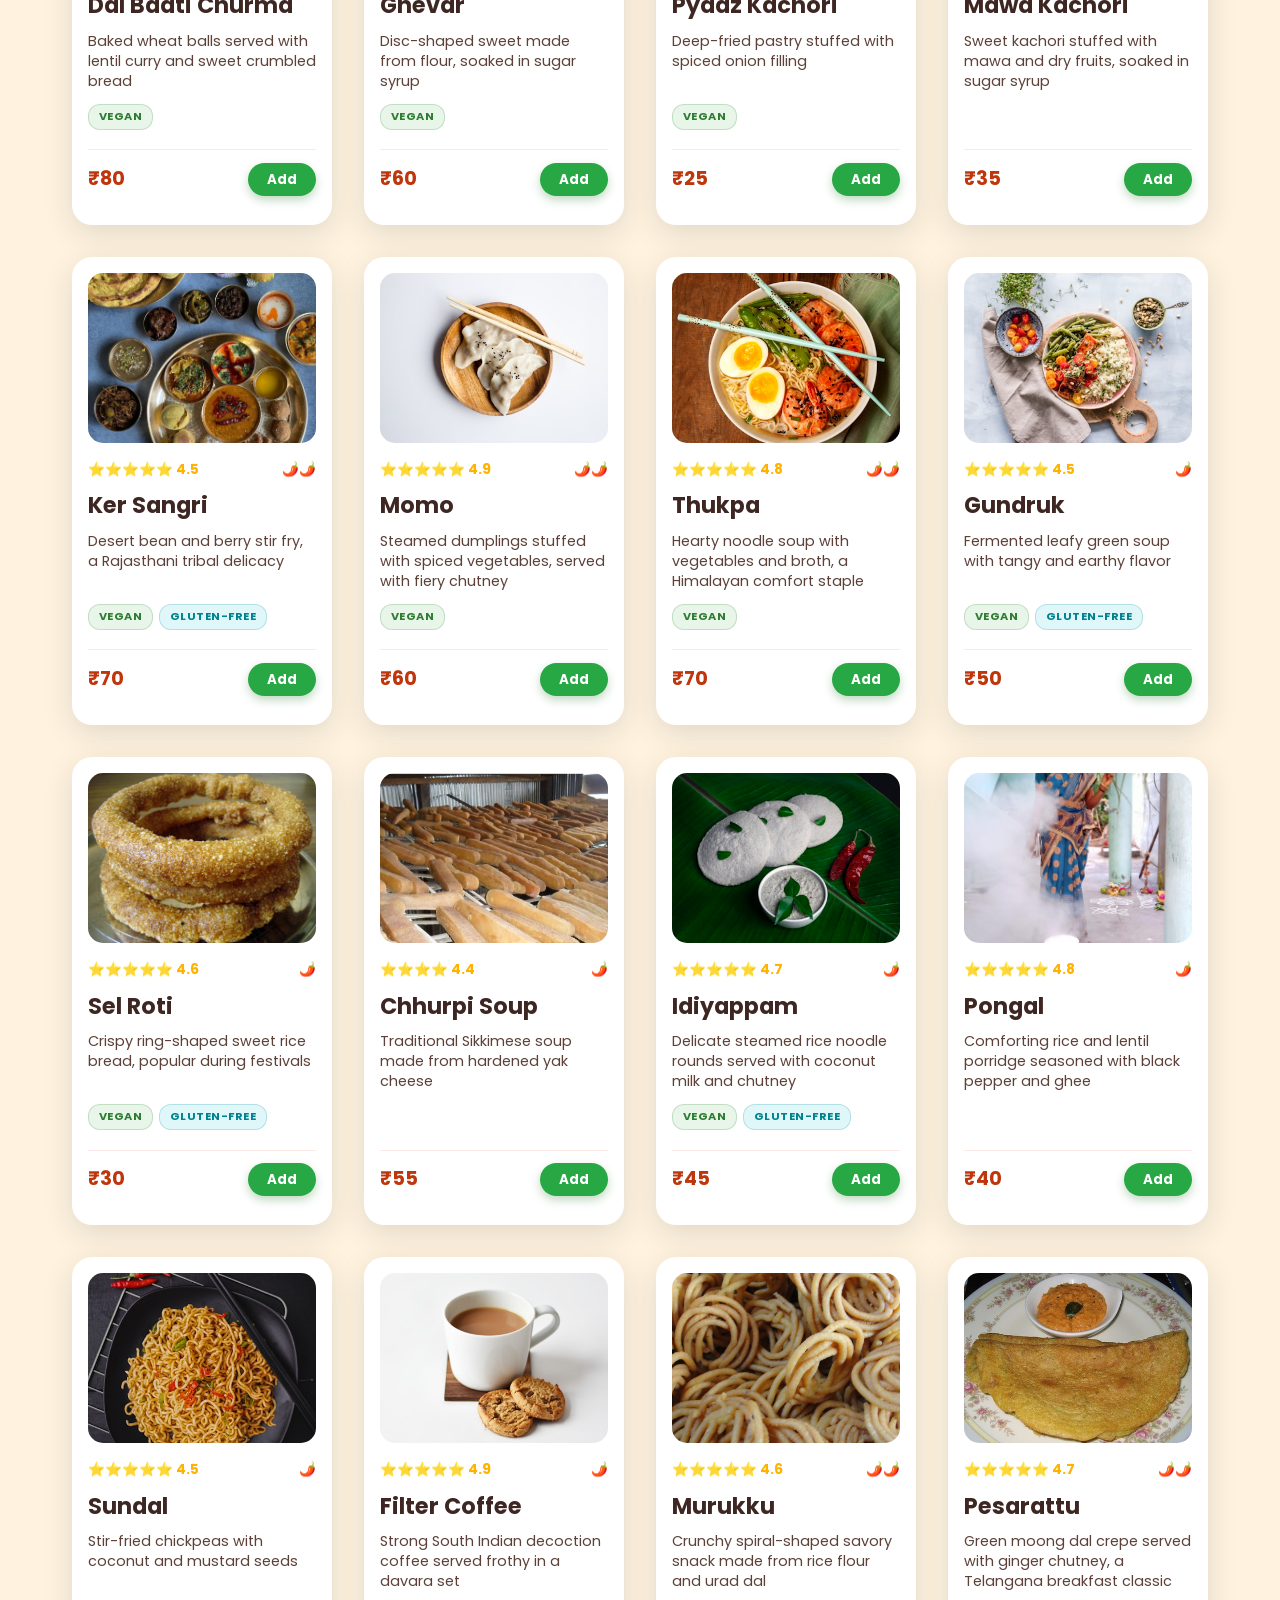
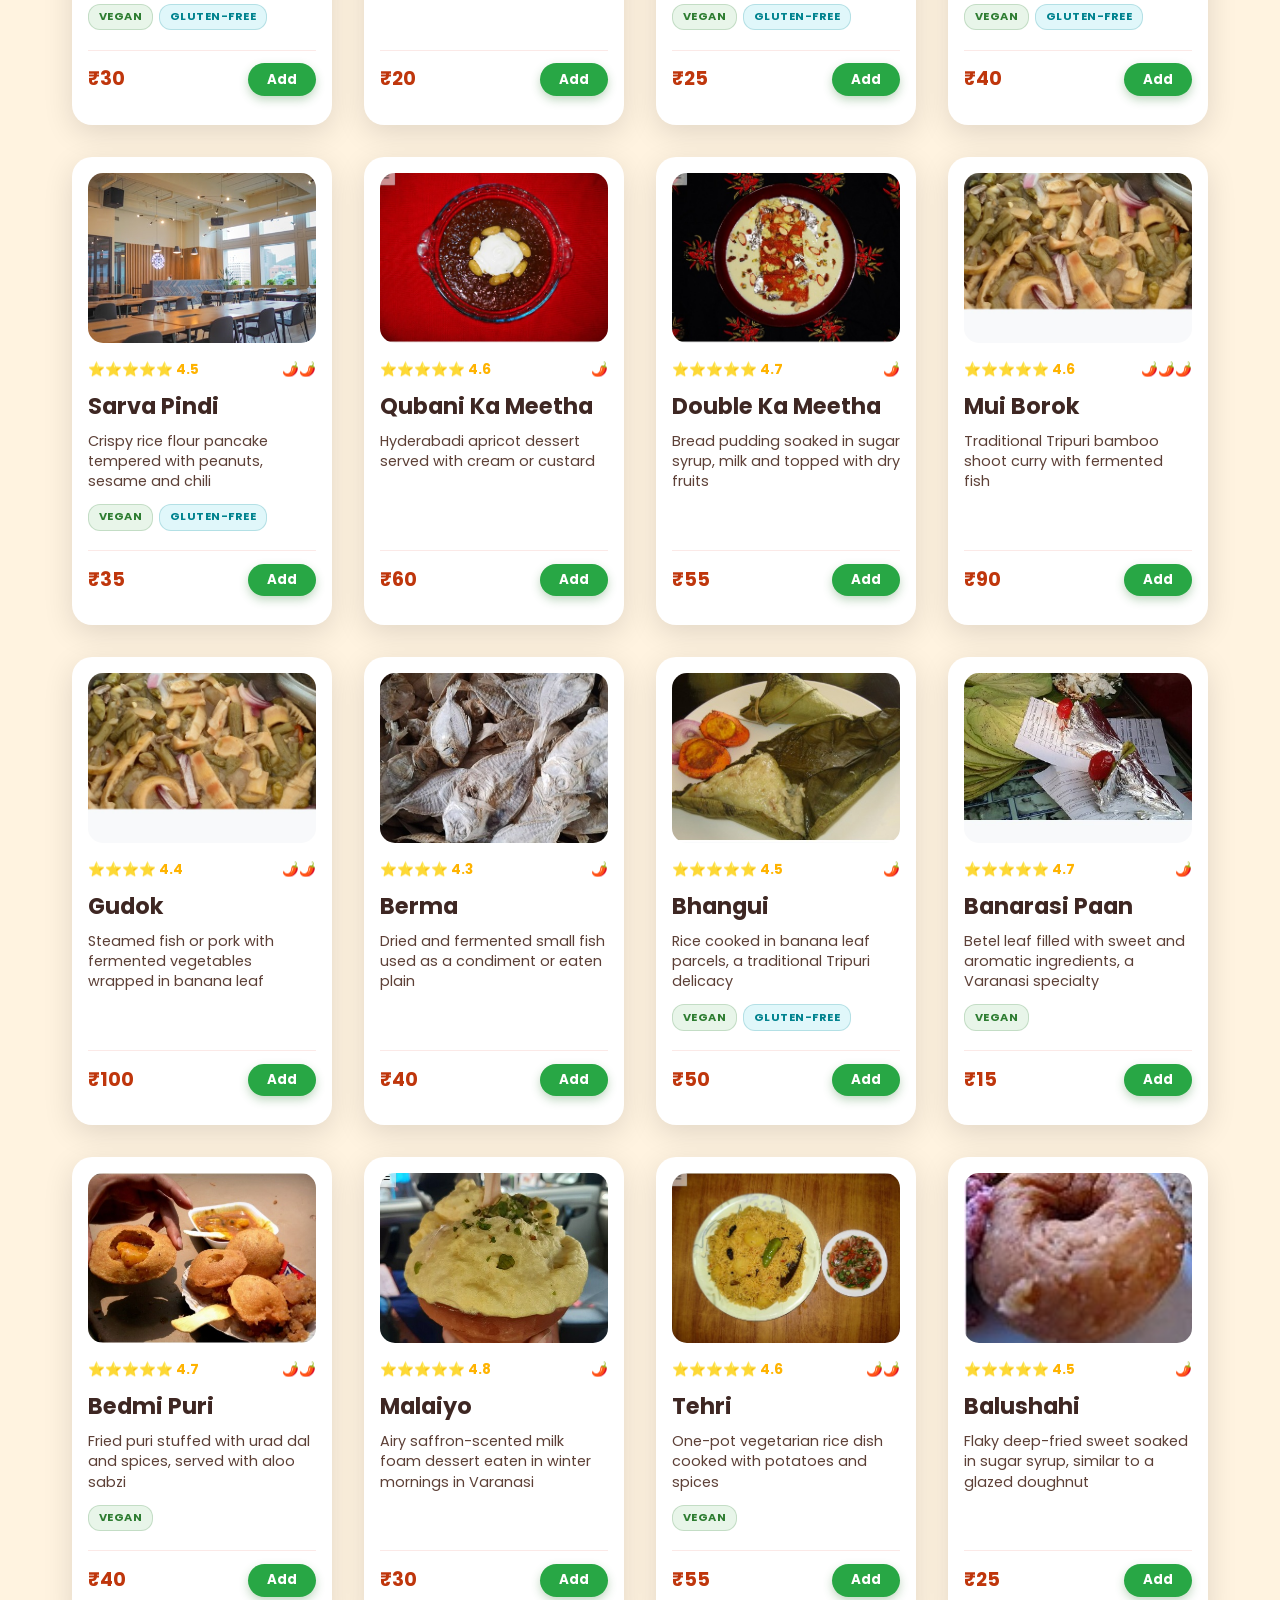
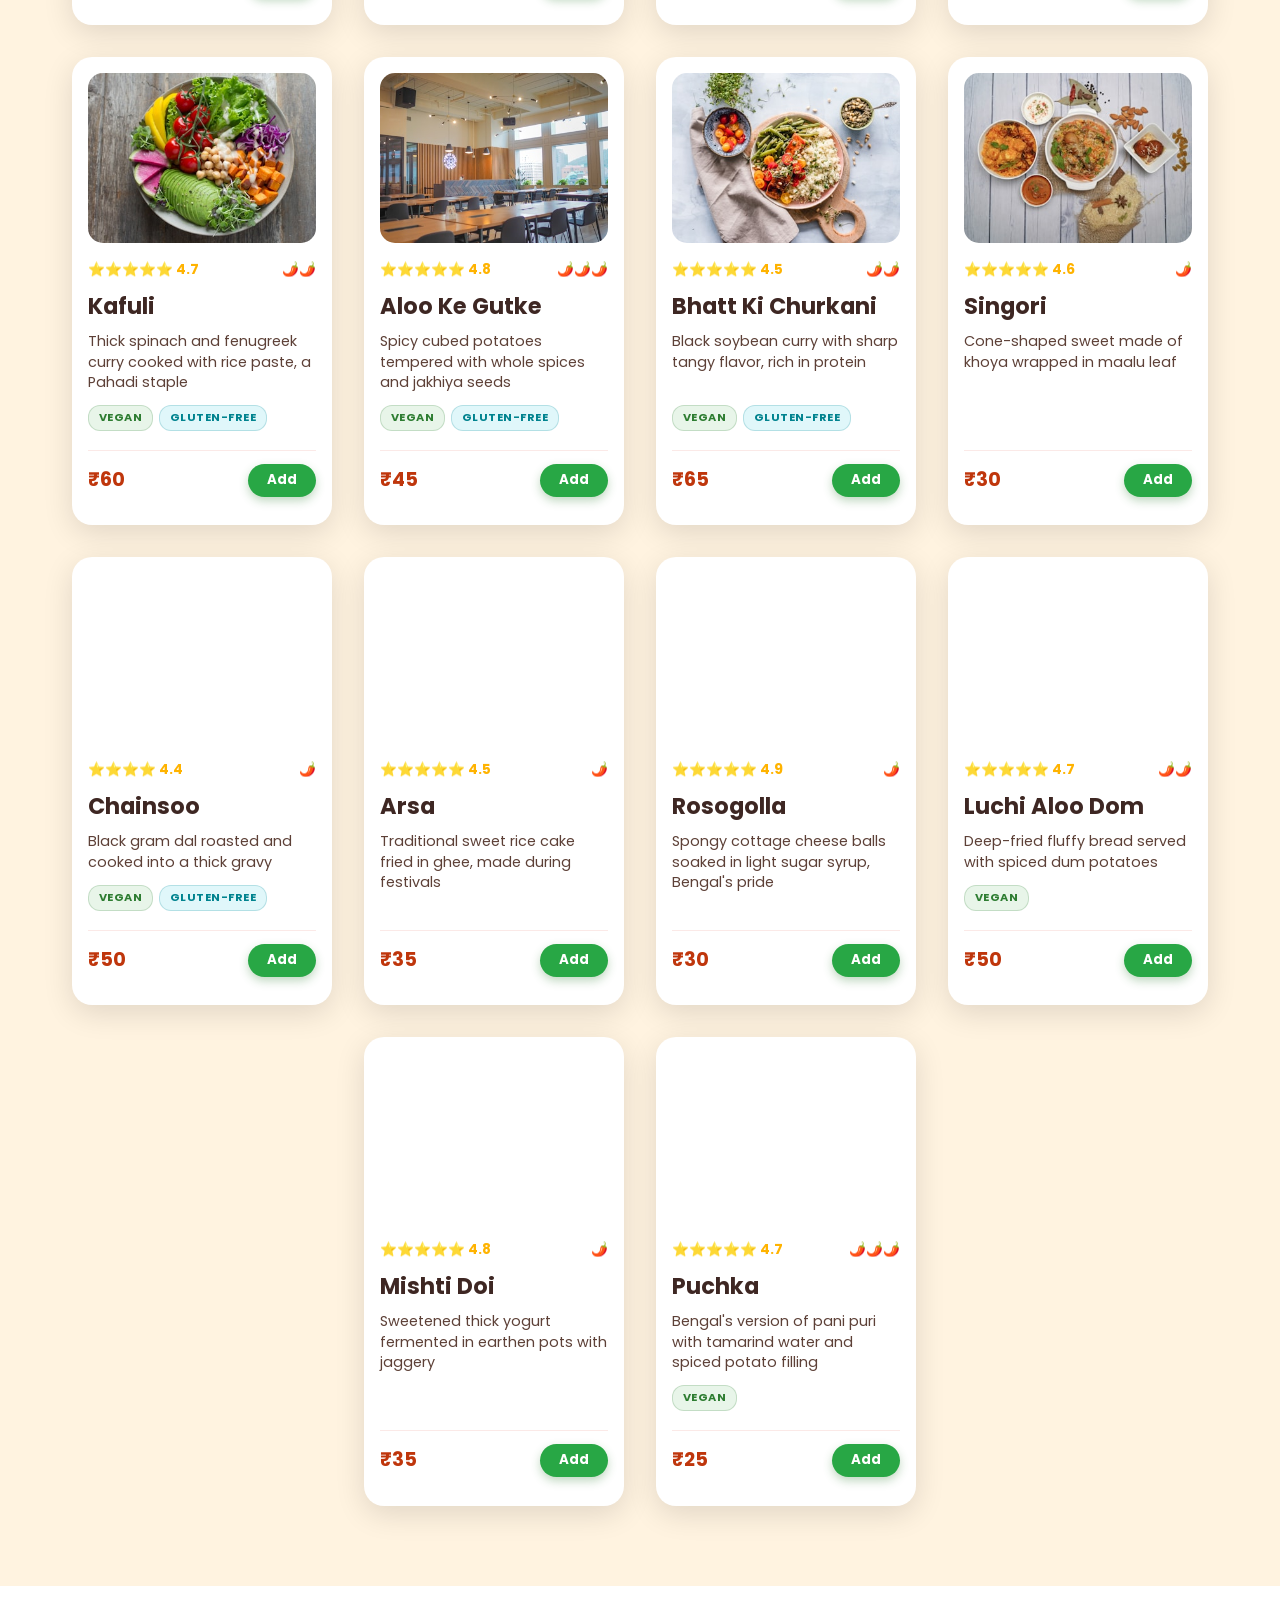
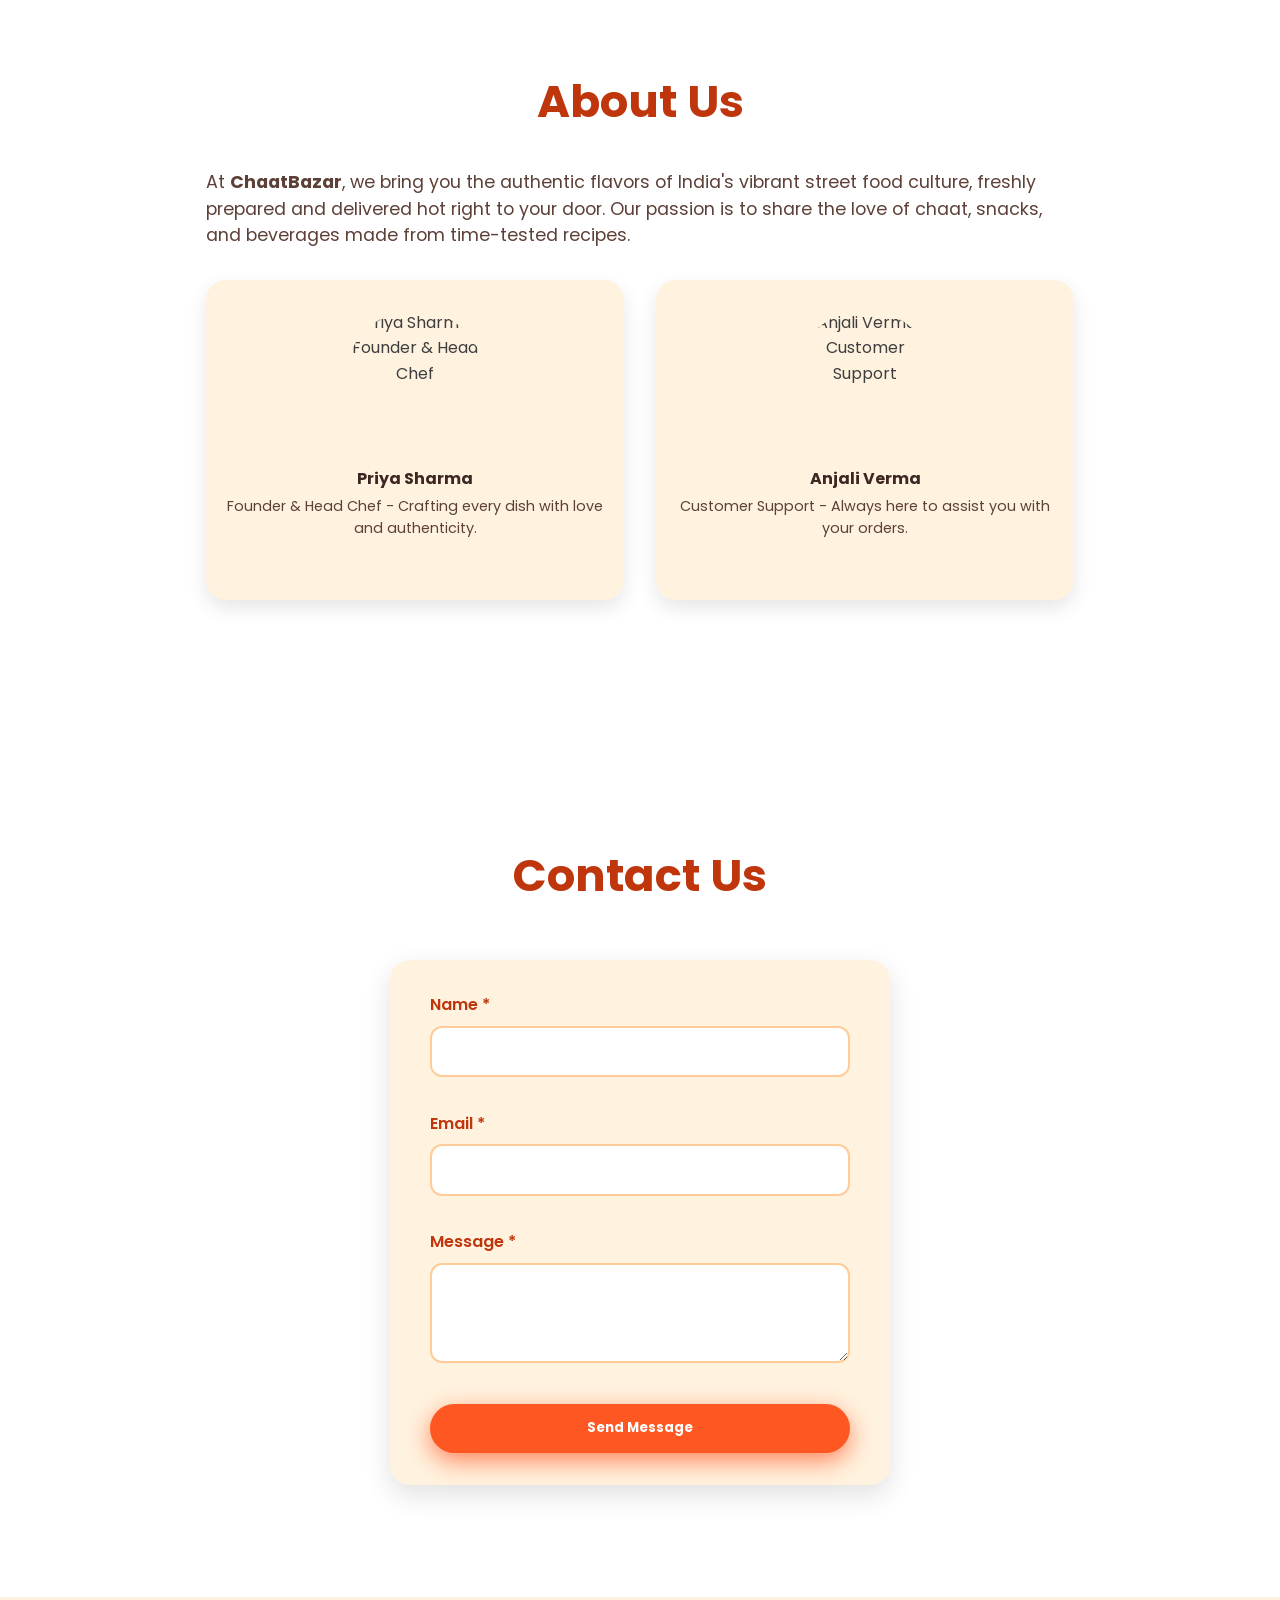
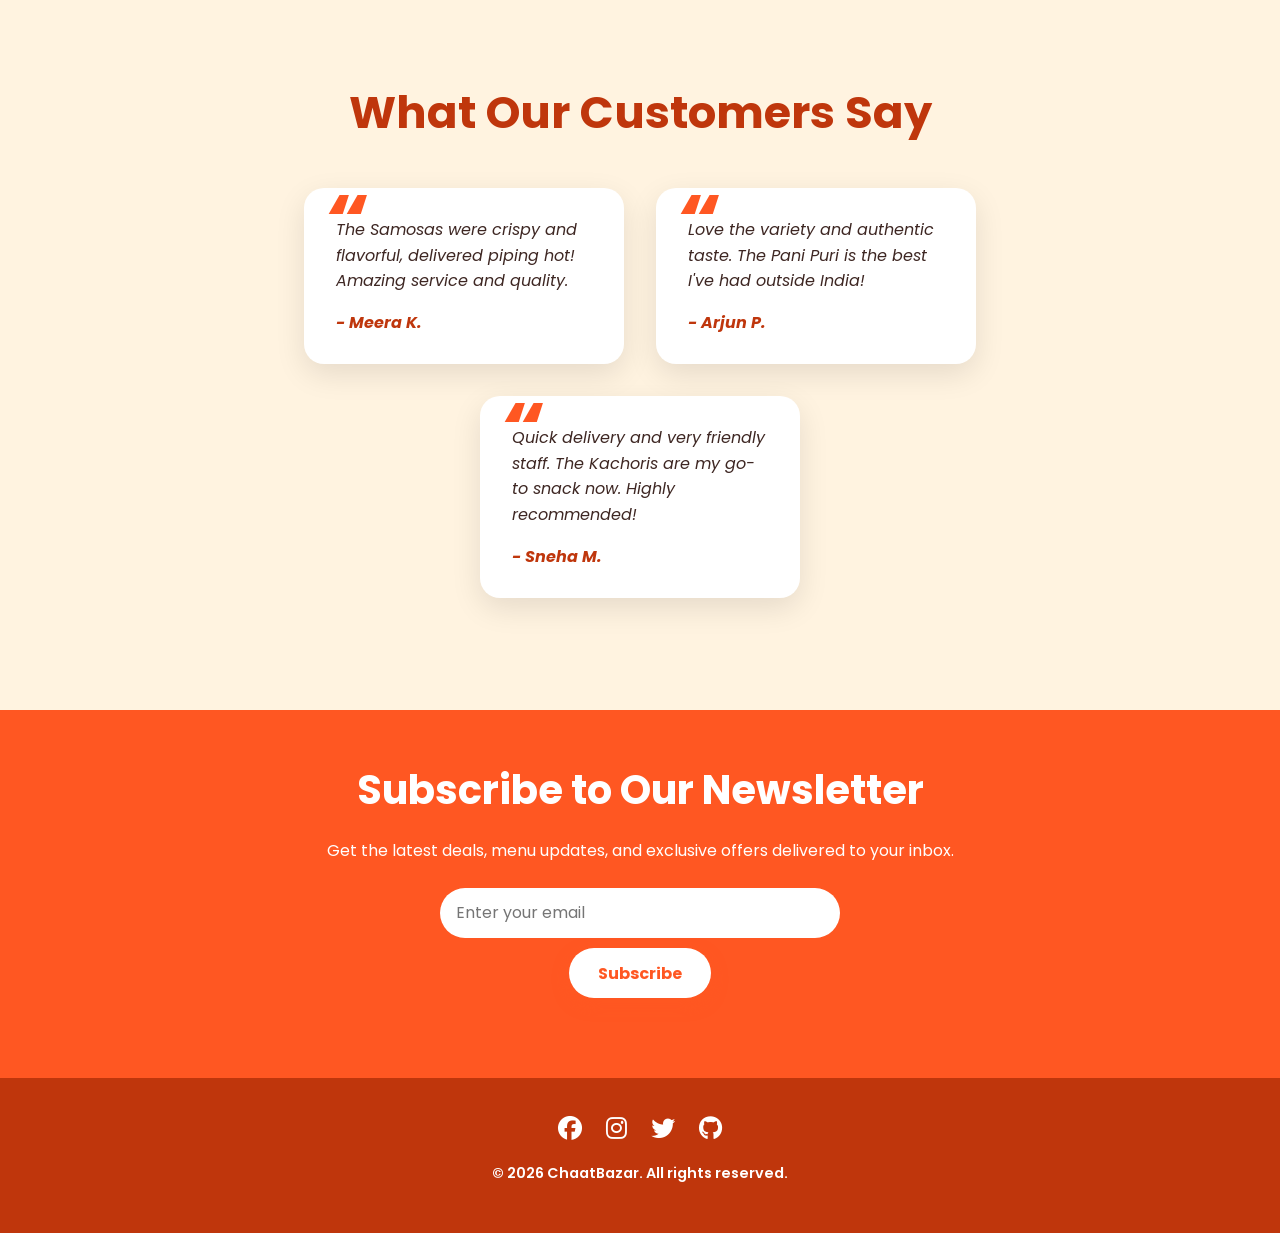
==== commit a1c083af: "Merge branch 'main' into feature/search-bar-ui" ====
--- a/index.html
+++ b/index.html
@@ -10,7 +10,7 @@
   <link href="https://fonts.googleapis.com/css2?family=Poppins:wght@400;600;700&display=swap" rel="stylesheet" />
   <link rel="stylesheet" href="https://cdnjs.cloudflare.com/ajax/libs/font-awesome/6.5.1/css/all.min.css" />
   <link rel="stylesheet" href="css/style.css">
-  <link rel="icon" href="img/logo.png" type="image/png" />
+  <link rel="icon" href="favicon.png" type="image/png" />
 </head>
 <body>
 
@@ -18,7 +18,7 @@
 <!-- Header & Navigation -->
 <header>
   <div class="header-inner container" role="banner">
-    <a href="#" class="logo" aria-label="ChaatBazaar Home"><img src="img/logo.png" alt="ChaatBazaar Logo" class="navbar-logo-img" />ChaatBazaar</a>
+    <a href="#" class="logo" aria-label="ChaatBazar Home">ChaatBazar 🍴</a>
     <nav role="navigation" aria-label="Primary Navigation">
       <a href="#hero" class="nav-link active" tabindex="0">Home</a>
       <div class="dropdown" tabindex="0" aria-haspopup="true" aria-expanded="false">
@@ -31,15 +31,10 @@
           <a href="#menu" role="menuitem" tabindex="-1" class="menu-filter" data-filter="All">All</a>
         </div>
       </div>
-      <a href="about.html" class="nav-link">About</a>
+      <a href="#about" class="nav-link">About</a>
       <a href="orders.html" class="nav-link">Orders</a>
-      <a href="#cart-sidebar" class="nav-link cart-btn-modern" id="cart-open-btn" aria-label="Open Cart">
-        <span class="cart-icon-wrapper">
-          <svg xmlns="http://www.w3.org/2000/svg" viewBox="0 0 24 24" fill="none" stroke="currentColor" stroke-width="2.2" stroke-linecap="round" stroke-linejoin="round" class="cart-svg-icon"><circle cx="9" cy="21" r="1"></circle><circle cx="20" cy="21" r="1"></circle><path d="M1 1h4l2.68 13.39a2 2 0 0 0 2 1.61h9.72a2 2 0 0 0 2-1.61L23 6H6"></path></svg>
-          <span id="cart-count" class="cart-badge">0</span>
-        </span>
-        <span class="cart-text">Cart</span>
-      </a>
+      <a href="#cart-sidebar" class="nav-link" id="cart-open-btn" aria-label="Open Cart">Cart (<span id="cart-count">0</span>)</a>
+
       <div class="search-bar" role="search">
         <input type="search" placeholder="Search menu..." aria-label="Search menu" id="search-input" autocomplete="off" />
         <button aria-label="Search" id="search-btn">
@@ -285,66 +280,13 @@
 
 <!-- Footer -->
 <footer>
-  <div class="footer-container">
-    <div class="footer-column brand-col">
-      <div class="footer-brand"><img src="img/logo.png" alt="ChaatBazaar Logo" class="footer-logo-img" />ChaatBazaar</div>
-      <p class="footer-desc">Your ultimate destination for authentic and mouth-watering Indian street food - from crispy golgappas to hot samosas. Hassle-free delivery right to your doorstep.</p>
-    </div>
-    
-    <div class="footer-column">
-      <h3>ChaatBazar</h3>
-      <ul class="footer-links">
-        <li><a href="index.html">Home</a></li>
-        <li><a href="menu.html">Menu</a></li>
-        <li><a href="about.html">About Us</a></li>
-        <li><a href="orders.html">Orders</a></li>
-        <li><a href="favorites.html">Favorites</a></li>
-        <li><a href="faq.html">FAQ</a></li>
-      </ul>
-    </div>
-    
-    <div class="footer-column">
-      <h3>For Partners</h3>
-      <ul class="footer-links">
-        <li><a href="#">Partners With Us</a></li>
-        <li><a href="#">Apps For You</a></li>
-        <li><a href="#">Franchise Consulting</a></li>
-        <li><a href="#">Advertise With Us</a></li>
-        <li><a href="#">Sell On ChaatBazar</a></li>
-      </ul>
-    </div>
-    
-    <div class="footer-column">
-      <h3>Learn More</h3>
-      <ul class="footer-links">
-        <li><a href="#">Privacy & Security</a></li>
-        <li><a href="#">Terms & Conditions</a></li>
-        <li><a href="#">Help & Support</a></li>
-        <li><a href="#">Report a Fraud</a></li>
-      </ul>
-    </div>
-    
-    <div class="footer-column">
-      <div class="footer-social-wrapper">
-        <h3>Connect Us</h3>
-        <div class="footer-social-icons">
-          <a href="https://instagram.com" target="_blank" rel="noopener noreferrer" aria-label="Instagram"><i class="fa-brands fa-instagram"></i></a>
-          <a href="https://youtube.com" target="_blank" rel="noopener noreferrer" aria-label="YouTube"><i class="fa-brands fa-youtube"></i></a>
-          <a href="https://whatsapp.com" target="_blank" rel="noopener noreferrer" aria-label="WhatsApp"><i class="fa-brands fa-whatsapp"></i></a>
-          <a href="https://twitter.com" target="_blank" rel="noopener noreferrer" aria-label="Twitter"><i class="fa-brands fa-twitter"></i></a>
-        </div>
-      </div>
-      <h3>Contact Us</h3>
-      <ul class="footer-contact-info">
-        <li><strong>Email:</strong> support@chaatbazar.com</li>
-        <li><strong>Phone:</strong> +91 98765 43210</li>
-        <li><strong>Headquarter:</strong> Bhavnagar, Gujarat, 364001</li>
-      </ul>
-    </div>
-  </div>
-  <div class="footer-bottom">
-    <p>&copy; 2026 ChaatBazar. All rights reserved.</p>
-  </div>
+  <div class="social-icons">
+    <a href="https://facebook.com" target="_blank" rel="noopener noreferrer" aria-label="Facebook"><i class="fa-brands fa-facebook"></i></a>
+    <a href="https://instagram.com" target="_blank" rel="noopener noreferrer" aria-label="Instagram"><i class="fa-brands fa-instagram"></i></a>
+    <a href="https://twitter.com" target="_blank" rel="noopener noreferrer" aria-label="Twitter"><i class="fa-brands fa-twitter"></i></a>
+    <a href="https://github.com" target="_blank" rel="noopener noreferrer" aria-label="GitHub"><i class="fa-brands fa-github"></i></a>
+  </div>
+  <p>© 2026 ChaatBazar. All rights reserved.</p>
 </footer>
 
 <div id="toast-notification" class="toast-notification"></div>
--- a/css/style.css
+++ b/css/style.css
@@ -248,20 +248,6 @@
       align-items: center;
       white-space: nowrap;
       gap: 0.4rem;
-      margin-right: 2rem;
-    }
-    .navbar-logo-img {
-      height: 42px;
-      width: auto;
-      object-fit: contain;
-      border-radius: 6px;
-      background: white;
-      padding: 2px;
-      box-shadow: 0 2px 5px rgba(0, 0, 0, 0.1);
-      transition: transform 0.3s ease;
-    }
-    .logo:hover .navbar-logo-img {
-      transform: scale(1.08);
     }
     nav {
       display: flex;
@@ -279,81 +265,6 @@
     nav a.active {
       background: #e64a19;
       box-shadow: 0 0 8px rgb(230 74 25 / 0.8);
-    }
-
-    /* ===== Modern Cart Button ===== */
-    .cart-btn-modern {
-      display: inline-flex !important;
-      align-items: center;
-      gap: 0.6rem;
-      position: relative;
-      padding: 0.4rem 1.1rem !important;
-      border-radius: 50px !important;
-      background: rgba(255, 255, 255, 0.1) !important;
-      border: 1px solid rgba(255, 255, 255, 0.15) !important;
-      transition: all 0.3s cubic-bezier(0.4, 0, 0.2, 1) !important;
-      overflow: visible !important;
-      text-decoration: none !important;
-      white-space: nowrap !important;
-    }
-    .cart-btn-modern:hover {
-      background: #e64a19 !important;
-      border-color: #ff5722 !important;
-      box-shadow: 0 4px 15px rgba(230, 74, 25, 0.4) !important;
-      transform: translateY(-1px);
-    }
-    .cart-btn-modern.active {
-      background: #ff5722 !important;
-      border-color: #ff7b54 !important;
-      box-shadow: 0 4px 15px rgba(255, 87, 34, 0.3) !important;
-    }
-    .cart-icon-wrapper {
-      position: relative;
-      display: flex;
-      align-items: center;
-      justify-content: center;
-    }
-    .cart-svg-icon {
-      width: 18px;
-      height: 18px;
-      stroke: #ffffff;
-      stroke-width: 2.2;
-      transition: transform 0.2s ease;
-    }
-    .cart-btn-modern:hover .cart-svg-icon {
-      transform: scale(1.1);
-    }
-    .cart-badge {
-      position: absolute;
-      top: -9px;
-      right: -9px;
-      background-color: #ffc107;
-      color: #3e2723;
-      font-size: 0.65rem;
-      font-weight: 800;
-      min-width: 16px;
-      height: 16px;
-      border-radius: 50%;
-      display: flex;
-      align-items: center;
-      justify-content: center;
-      padding: 1px;
-      box-shadow: 0 2px 5px rgba(0, 0, 0, 0.2);
-      border: 1.5px solid #ff5722;
-      transition: transform 0.3s cubic-bezier(0.175, 0.885, 0.32, 1.275);
-    }
-    
-    /* Bounce animation when item added to cart */
-    .cart-bounce {
-      animation: badgeBounce 0.4s cubic-bezier(0.175, 0.885, 0.32, 1.275) !important;
-    }
-    @keyframes badgeBounce {
-      0%, 100% {
-        transform: scale(1);
-      }
-      50% {
-        transform: scale(1.45);
-      }
     }
 
     /* ===== Dropdown Nav ===== */
@@ -1291,186 +1202,32 @@
       background: #fbe9e7;
     }
 
-    /* ===== Modern Premium Footer ===== */
+    /* ===== Footer ===== */
     footer {
-      background: #fff3e0; /* Warm cream background */
-      color: #3e2723; /* Deep warm brown text */
-      padding: 4rem 2rem 2rem;
-      border-top: 1px solid rgba(255, 87, 34, 0.15);
-      user-select: text; /* Allow selecting text */
-      font-family: 'Poppins', sans-serif;
-    }
-    
-    .footer-container {
-      max-width: 1200px;
-      margin: 0 auto;
-      display: grid;
-      grid-template-columns: repeat(5, 1fr);
-      gap: 2rem;
-      margin-bottom: 3rem;
-    }
-    
-    @media (max-width: 1024px) {
-      .footer-container {
-        grid-template-columns: repeat(3, 1fr);
-      }
-    }
-    
-    @media (max-width: 768px) {
-      .footer-container {
-        grid-template-columns: repeat(2, 1fr);
-      }
-    }
-    
-    @media (max-width: 480px) {
-      .footer-container {
-        grid-template-columns: 1fr;
-      }
-    }
-    
-    .footer-brand {
-      font-size: 1.8rem;
-      font-weight: 700;
-      color: #ff5722; /* Vibrant orange logo */
+      background: #bf360c;
+      color: white;
+      text-align: center;
+      padding: 2rem 1rem;
+      user-select: none;
+    }
+    footer p {
+      font-weight: 600;
       margin-bottom: 1rem;
+      font-size: 0.9rem;
+    }
+    .social-icons {
       display: flex;
-      align-items: center;
-      gap: 0.5rem;
-      font-family: 'Poppins', sans-serif;
-    }
-    .footer-logo-img {
-      height: 40px;
-      width: auto;
-      object-fit: contain;
-      border-radius: 6px;
-      background: white;
-      padding: 2px;
-      box-shadow: 0 2px 5px rgba(0, 0, 0, 0.1);
-      transition: transform 0.3s ease;
-    }
-    .footer-brand:hover .footer-logo-img {
-      transform: scale(1.08);
-    }
-    
-    .footer-desc {
-      font-size: 0.95rem;
-      color: #5d4037;
-      line-height: 1.6;
-      max-width: 320px;
-    }
-    
-    .footer-column h3 {
-      font-size: 1.15rem;
-      font-weight: 700;
-      color: #bf360c; /* Deep brand orange */
-      margin-bottom: 1.25rem;
-      text-transform: uppercase;
-      letter-spacing: 0.5px;
-    }
-    
-    .footer-links {
-      list-style: none;
-      padding: 0;
-      margin: 0;
-      display: flex;
-      flex-direction: column;
-      gap: 0.75rem;
-    }
-    
-    .footer-links li a {
-      color: #5d4037;
-      font-size: 0.95rem;
-      font-weight: 500;
-      transition: all 0.2s ease;
-      display: inline-block;
-    }
-    
-    .footer-links li a:hover {
-      color: #ff5722;
-      transform: translateX(3px);
-    }
-    
-    .footer-contact-info {
-      list-style: none;
-      padding: 0;
-      margin: 0;
-      display: flex;
-      flex-direction: column;
-      gap: 0.75rem;
-      color: #5d4037;
-      font-size: 0.95rem;
-    }
-    
-    .footer-contact-info li {
-      line-height: 1.5;
-    }
-    
-    .footer-contact-info strong {
-      color: #bf360c;
-    }
-    
-    .footer-social-wrapper {
-      margin-bottom: 1.5rem;
-    }
-    
-    .footer-social-icons {
-      display: flex;
-      gap: 1rem;
-      margin-top: 0.5rem;
-    }
-    
-    .footer-social-icons a {
-      display: flex;
-      align-items: center;
       justify-content: center;
-      width: 38px;
-      height: 38px;
-      border-radius: 50%;
-      background: #ff5722;
-      color: white !important;
-      font-size: 1.1rem;
-      transition: all 0.3s ease;
-    }
-    
-    .footer-social-icons a:hover {
-      background: #bf360c;
-      transform: translateY(-3px);
-      box-shadow: 0 4px 10px rgba(255, 87, 34, 0.3);
-    }
-    
-    .footer-bottom {
-      border-top: 1px solid rgba(255, 87, 34, 0.1);
-      padding-top: 1.5rem;
-      text-align: center;
-      font-size: 0.9rem;
-      color: #8d6e63;
-      font-weight: 500;
-    }
-    
-    .footer-bottom p {
-      margin: 0;
-    }
-    
-    /* Dark Mode Overrides */
-    body.dark footer {
-      background: #1e1e1e;
-      border-top-color: rgba(255, 87, 34, 0.1);
-      color: #ccc;
-    }
-    
-    body.dark .footer-desc, 
-    body.dark .footer-links li a, 
-    body.dark .footer-contact-info {
-      color: #aaa;
-    }
-    
-    body.dark .footer-links li a:hover {
-      color: #ff7b54;
-    }
-    
-    body.dark .footer-bottom {
-      border-top-color: rgba(255, 255, 255, 0.05);
-      color: #777;
+      gap: 1.5rem;
+      margin-bottom: 0.8rem;
+    }
+    .social-icons a {
+      color: white;
+      font-size: 1.5rem;
+      transition: color 0.3s ease;
+    }
+    .social-icons a:hover {
+      color: #ffccbc;
     }
 
     /* ===== Enhanced Animations & Transitions ===== */
@@ -2780,27 +2537,6 @@
   color: #ff7b54;
 }
 
-/* Dark Mode Cart Button overrides */
-body.dark .cart-btn-modern {
-  background: rgba(255, 255, 255, 0.05) !important;
-  border-color: rgba(255, 255, 255, 0.12) !important;
-}
-body.dark .cart-btn-modern:hover {
-  background: #ff5722 !important;
-  border-color: #ff7b54 !important;
-  box-shadow: 0 4px 15px rgba(255, 87, 34, 0.4) !important;
-}
-body.dark .cart-btn-modern.active {
-  background: #ff5722 !important;
-  border-color: #ff7b54 !important;
-  box-shadow: 0 4px 15px rgba(255, 87, 34, 0.3) !important;
-}
-body.dark .cart-badge {
-  background-color: #ffb300;
-  border-color: #ff5722;
-  color: #1e1e1e;
-}
-
 /* ===== Custom Scrollbar ===== */
 ::-webkit-scrollbar {
   width: 8px;
@@ -3182,40 +2918,87 @@
   box-shadow: 0 4px 12px rgba(255, 98, 0, 0.35);
 }
 
-/* ===== Responsive Navbar Spacing & Overlap Fixes ===== */
-@media (max-width: 1200px) {
-  .logo {
-    font-size: 1.5rem !important;
-    margin-right: 1rem !important;
+/* Navbar Container */
+.navbar {
+  display: flex;
+  justify-content: space-between;
+  align-items: center;
+  padding: 1rem 2rem;
+  flex-wrap: wrap;
+  width: 100%;
+}
+
+/* Navigation Links */
+.nav-links {
+  display: flex;
+  align-items: center;
+  gap: 1.5rem;
+  list-style: none;
+  flex-wrap: wrap;
+}
+
+/* Nav Link Styling */
+.nav-links a {
+  text-decoration: none;
+  font-size: 1rem;
+  transition: 0.3s ease;
+}
+
+/* Better Hover Effect */
+.nav-links a:hover {
+  opacity: 0.8;
+}
+
+/* Tablet Responsiveness */
+@media screen and (max-width: 992px) {
+  .navbar {
+    padding: 1rem;
   }
-  .navbar-logo-img {
-    height: 34px !important;
+
+  .nav-links {
+    gap: 1rem;
   }
-  nav {
-    gap: 0.8rem !important;
+
+  .nav-links a {
+    font-size: 0.95rem;
   }
-  nav a {
-    padding: 0.4rem 0.6rem !important;
-    font-size: 0.9rem !important;
+}
+
+/* Mobile Responsiveness */
+@media screen and (max-width: 768px) {
+
+  .navbar {
+    flex-direction: column;
+    align-items: center;
+    text-align: center;
   }
-  .cart-btn-modern {
-    padding: 0.3rem 0.8rem !important;
+
+  .nav-links {
+    justify-content: center;
+    margin-top: 1rem;
+    gap: 0.8rem;
   }
-}
-
-@media (max-width: 950px) {
-  .header-inner {
-    flex-direction: column !important;
-    gap: 1rem !important;
-    padding: 1rem 1rem !important;
+
+  .nav-links a {
+    font-size: 0.9rem;
   }
-  .logo {
-    margin-right: 0 !important;
+}
+
+/* Small Mobile Devices */
+@media screen and (max-width: 480px) {
+
+  .navbar {
+    padding: 0.8rem;
   }
-  nav {
-    flex-wrap: wrap !important;
-    justify-content: center !important;
-    gap: 0.8rem !important;
-    width: 100% !important;
+
+  .nav-links {
+    flex-direction: column;
+    width: 100%;
   }
-}
+
+  .nav-links a {
+    width: 100%;
+    display: block;
+    padding: 0.5rem 0;
+  }
+}
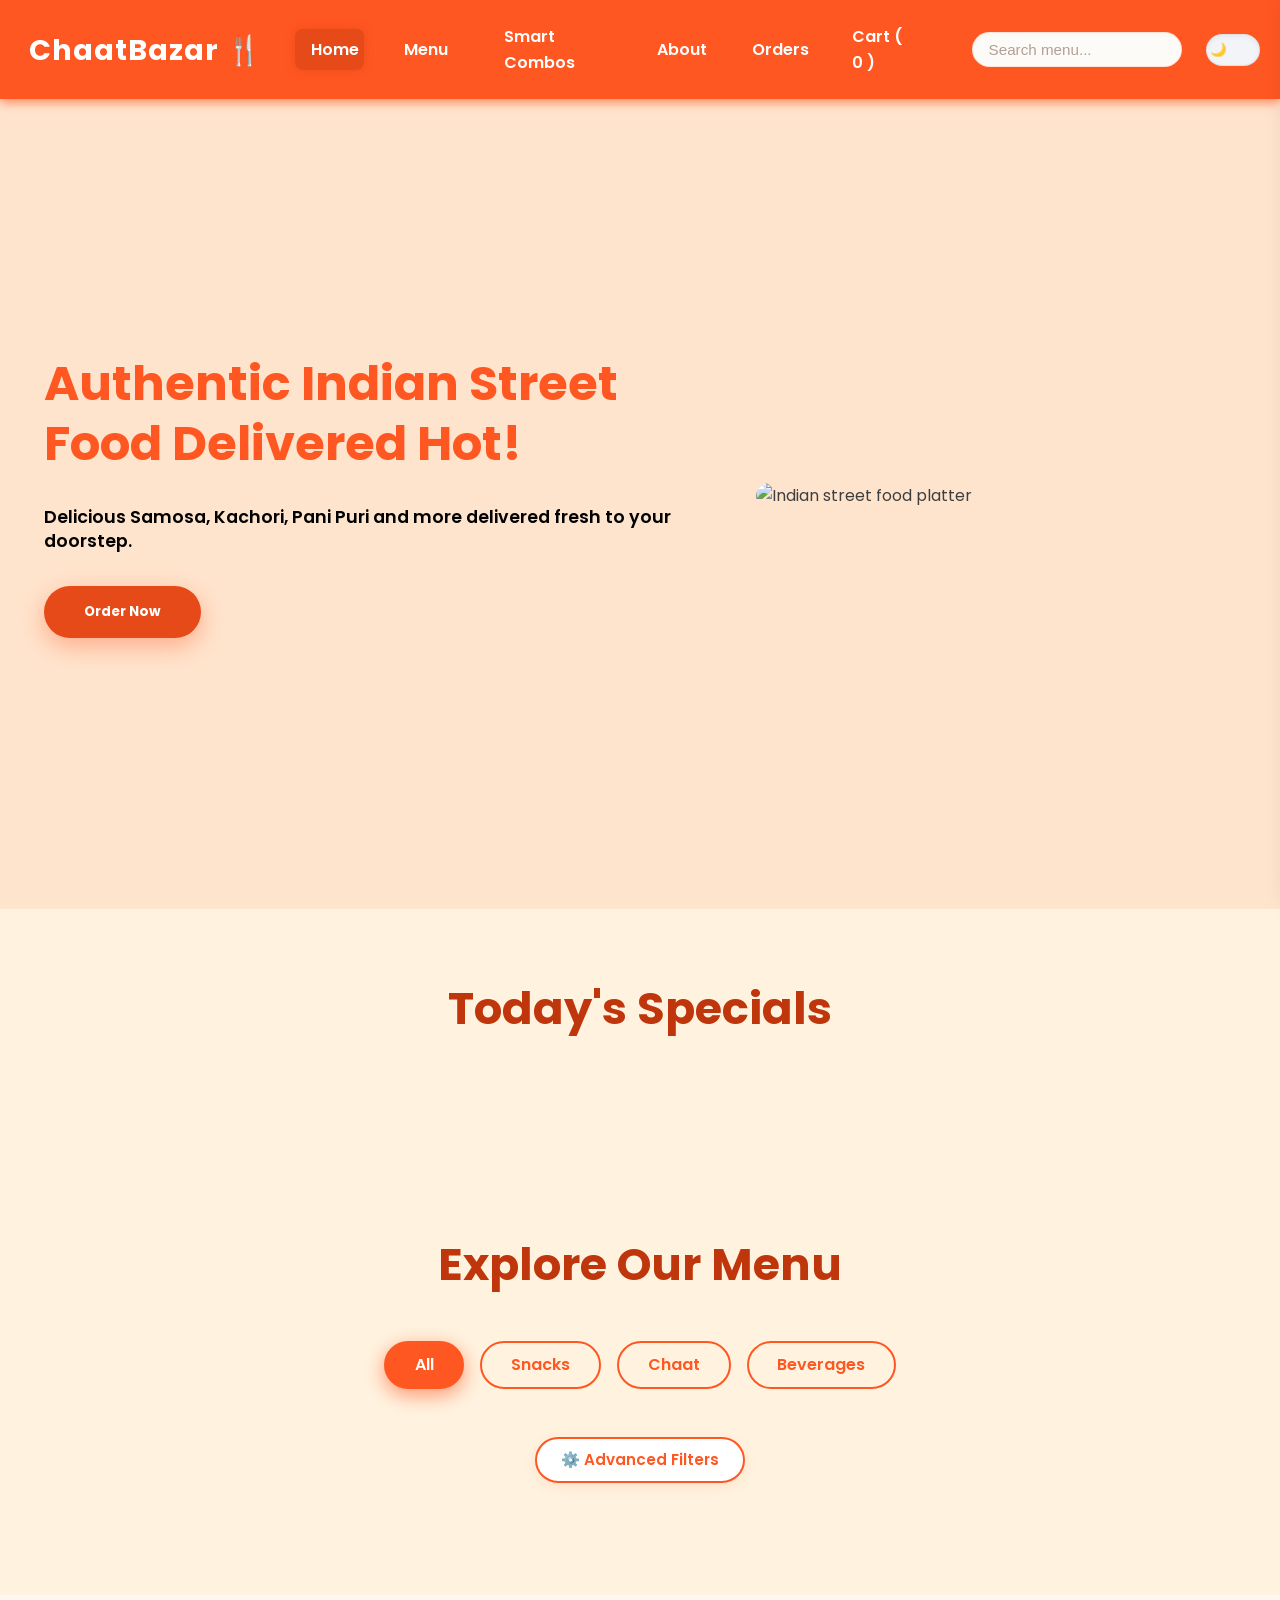
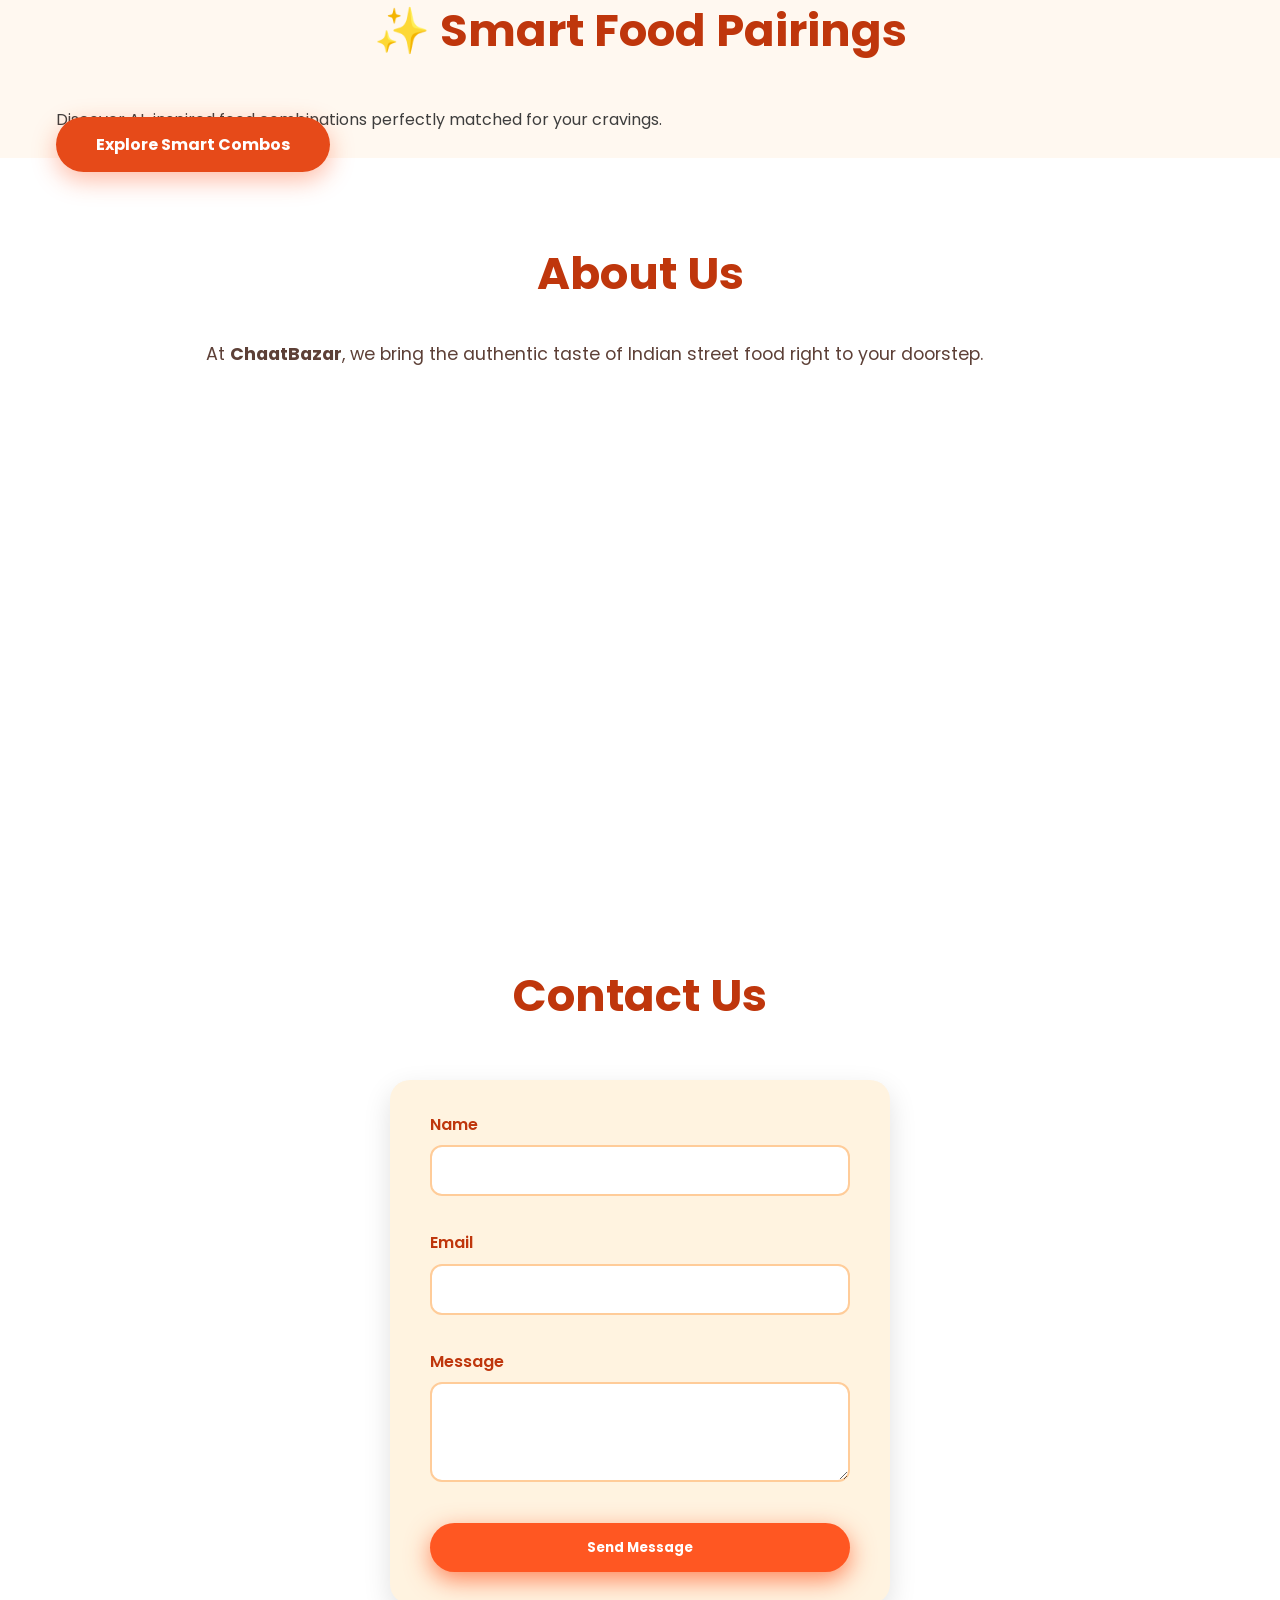
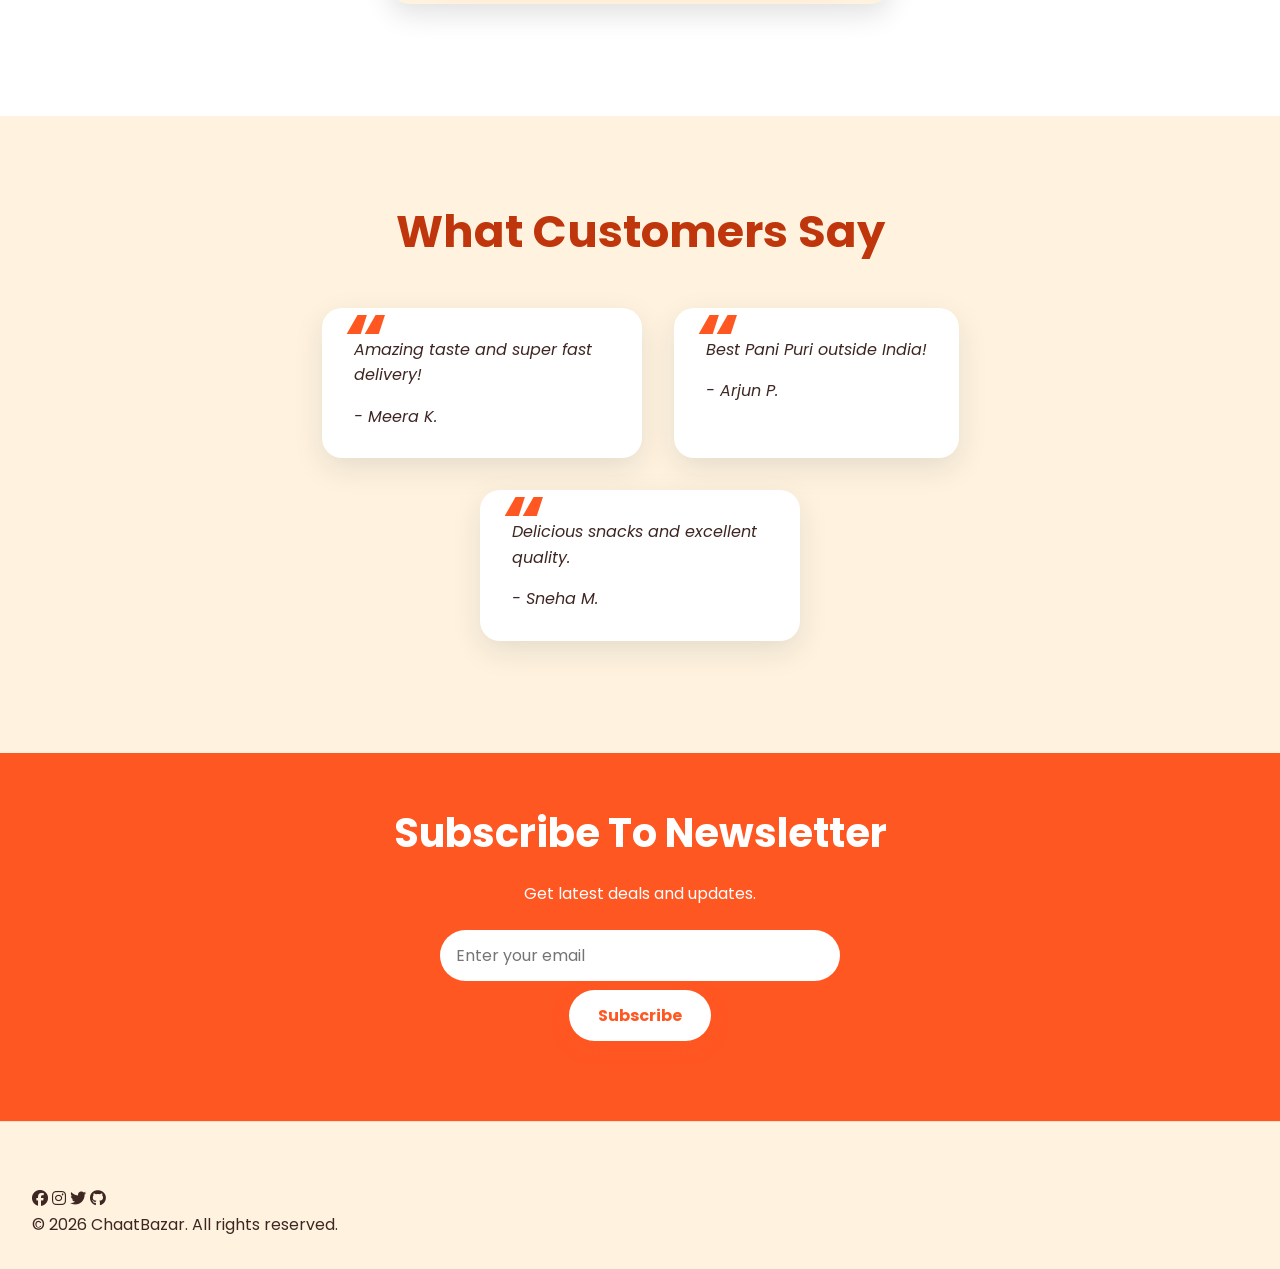
==== commit eeee0830: "Merge pull request #359 from samarthchawla2005/new-menu-page Added new menu page" ====
--- a/index.html
+++ b/index.html
@@ -1,21 +1,45 @@
 <!DOCTYPE html>
 <html lang="en">
 <head>
+
   <meta charset="UTF-8" />
-  <meta name="viewport" content="width=device-width, initial-scale=1" />
-  <title>ChaatBazar 🍴 | Authentic Indian Street Food Delivered Hot</title>
-  <link rel="stylesheet" href="css/auth.css">
-  
-  <!-- Google Fonts -->
-  <link href="https://fonts.googleapis.com/css2?family=Poppins:wght@400;600;700&display=swap" rel="stylesheet" />
-  <link rel="stylesheet" href="https://cdnjs.cloudflare.com/ajax/libs/font-awesome/6.5.1/css/all.min.css" />
-  <link rel="stylesheet" href="css/style.css">
-  <link rel="icon" href="favicon.png" type="image/png" />
+
+  <meta
+    name="viewport"
+    content="width=device-width, initial-scale=1"
+  />
+
+  <title>
+    ChaatBazar 🍴 | Authentic Indian Street Food Delivered Hot
+  </title>
+
+  <!-- GOOGLE FONTS -->
+  <link
+    href="https://fonts.googleapis.com/css2?family=Poppins:wght@400;500;600;700&display=swap"
+    rel="stylesheet"
+  />
+
+  <!-- FONT AWESOME -->
+  <link
+    rel="stylesheet"
+    href="https://cdnjs.cloudflare.com/ajax/libs/font-awesome/6.5.1/css/all.min.css"
+  />
+
+  <!-- MAIN CSS -->
+  <link rel="stylesheet" href="css/style.css" />
+
+  <link
+    rel="icon"
+    href="favicon.png"
+    type="image/png"
+  />
+
 </head>
+
 <body>
 
-
-<!-- Header & Navigation -->
+<!-- ================= HEADER ================= -->
+
 <header>
   <div class="header-inner container" role="banner">
     <a href="#" class="logo" aria-label="ChaatBazar Home">ChaatBazar 🍴</a>
@@ -24,281 +48,851 @@
       <div class="dropdown" tabindex="0" aria-haspopup="true" aria-expanded="false">
         <a href="menu.html" class="dropdown-toggle nav-link">Menu</a>
         <div class="dropdown-menu" role="menu" aria-label="Menu Categories">
-          <a href="#specials" role="menuitem" tabindex="-1" class="menu-filter" data-filter="Specials">Specials</a>
-          <a href="#menu" role="menuitem" tabindex="-1" class="menu-filter" data-filter="Snacks">Snacks</a>
-          <a href="#menu" role="menuitem" tabindex="-1" class="menu-filter" data-filter="Chaat">Chaat</a>
-          <a href="#menu" role="menuitem" tabindex="-1" class="menu-filter" data-filter="Beverages">Beverages</a>
-          <a href="#menu" role="menuitem" tabindex="-1" class="menu-filter" data-filter="All">All</a>
+          <a href="menu.html?filter=Specials#filters" role="menuitem" tabindex="-1" class="menu-filter" data-filter="Specials">Specials</a>
+          <a href="menu.html?filter=All#filters" role="menuitem" tabindex="-1" class="menu-filter" data-filter="All">All</a>
+          <a href="menu.html?filter=Snacks#filters" role="menuitem" tabindex="-1" class="menu-filter" data-filter="Snacks">Snacks</a>
+          <a href="menu.html?filter=Chaat#filters" role="menuitem" tabindex="-1" class="menu-filter" data-filter="Chaat">Chaat</a>
+          <a href="menu.html?filter=Beverages#filters" role="menuitem" tabindex="-1" class="menu-filter" data-filter="Beverages">Beverages</a>
         </div>
+
       </div>
-      <a href="#about" class="nav-link">About</a>
-      <a href="orders.html" class="nav-link">Orders</a>
-      <a href="#cart-sidebar" class="nav-link" id="cart-open-btn" aria-label="Open Cart">Cart (<span id="cart-count">0</span>)</a>
-
-      <div class="search-bar" role="search">
-        <input type="search" placeholder="Search menu..." aria-label="Search menu" id="search-input" autocomplete="off" />
-        <button aria-label="Search" id="search-btn">
-          <svg xmlns="http://www.w3.org/2000/svg" viewBox="0 0 24 24" fill="none" stroke="currentColor" stroke-width="2.5" stroke-linecap="round" stroke-linejoin="round" class="search-svg"><circle cx="11" cy="11" r="8"></circle><line x1="21" y1="21" x2="16.65" y2="16.65"></line></svg>
-        </button>
-        <div class="search-suggestions" id="search-suggestions" style="display: none;"></div>
+
+      <a
+        href="recommendations.html"
+        class="nav-link"
+      >
+        Smart Combos
+      </a>
+
+      <a
+        href="#about"
+        class="nav-link"
+      >
+        About
+      </a>
+
+      <a
+        href="orders.html"
+        class="nav-link"
+      >
+        Orders
+      </a>
+
+      <a
+        href="#cart-sidebar"
+        class="nav-link"
+        id="cart-open-btn"
+      >
+        Cart (
+        <span id="cart-count">0</span>
+        )
+      </a>
+
+      <!-- SEARCH -->
+
+      <div
+        class="search-bar"
+        role="search"
+      >
+
+        <input
+          type="search"
+          placeholder="Search menu..."
+          aria-label="Search menu"
+          id="search-input"
+          autocomplete="off"
+        />
+
+        <button
+          aria-label="Search"
+          id="search-btn"
+        ></button>
+
+        <div
+          class="search-suggestions"
+          id="search-suggestions"
+          style="display:none;"
+        ></div>
+
       </div>
-      <button id="theme-toggle" class="theme-toggle" aria-label="Toggle Theme">
-        <span class="theme-toggle-track">
-          <span class="theme-toggle-icon sun-icon">
-            <svg xmlns="http://www.w3.org/2000/svg" viewBox="0 0 24 24" fill="none" stroke="currentColor" stroke-linecap="round" stroke-linejoin="round"><circle cx="12" cy="12" r="5"></circle><line x1="12" y1="1" x2="12" y2="3"></line><line x1="12" y1="21" x2="12" y2="23"></line><line x1="4.22" y1="4.22" x2="5.64" y2="5.64"></line><line x1="18.36" y1="18.36" x2="19.78" y2="19.78"></line><line x1="1" y1="12" x2="3" y2="12"></line><line x1="21" y1="12" x2="23" y2="12"></line><line x1="4.22" y1="19.78" x2="5.64" y2="18.36"></line><line x1="18.36" y1="5.64" x2="19.78" y2="4.22"></line></svg>
+
+      <!-- THEME TOGGLE -->
+
+      <button
+        id="theme-toggle"
+        class="theme-toggle"
+      >
+        🌙
+      </button>
+
+    </nav>
+
+  </div>
+
+</header>
+
+<!-- ================= HERO SECTION ================= -->
+
+<section
+  id="hero"
+  class="hero"
+  role="region"
+  aria-label="Hero Section"
+>
+
+  <div class="hero-content">
+
+    <h1>
+      Authentic Indian Street Food Delivered Hot!
+    </h1>
+
+    <p>
+      Delicious Samosa, Kachori, Pani Puri
+      and more delivered fresh to your
+      doorstep.
+    </p>
+
+    <button
+      class="btn-primary"
+      id="order-now-btn"
+    >
+      Order Now
+    </button>
+
+  </div>
+
+  <div
+    class="hero-image"
+    aria-hidden="true"
+  >
+
+    <img
+      src="img/chaat.png"
+      alt="Indian street food platter"
+    />
+
+  </div>
+
+</section>
+
+<!-- ================= SPECIALS ================= -->
+
+<section
+  id="specials"
+  class="specials"
+  role="region"
+  aria-label="Today's Specials"
+>
+
+  <h2 class="section-title">
+    Today's Specials
+  </h2>
+
+  <div
+    class="cards"
+    id="specials-cards"
+  >
+
+    <!-- Injected via JS -->
+
+  </div>
+
+</section>
+
+<!-- ================= RECENTLY VIEWED ================= -->
+
+<section
+  id="recently-viewed"
+  class="recently-viewed"
+  role="region"
+  aria-label="Recently Viewed Items"
+  style="display:none;"
+>
+
+  <h2 class="section-title">
+    Recently Viewed
+  </h2>
+
+  <div
+    class="cards"
+    id="recently-viewed-cards"
+  >
+
+    <!-- Injected via JS -->
+
+  </div>
+
+</section>
+
+<!-- ================= MENU ================= -->
+
+<section
+  id="menu"
+  class="menu"
+  role="region"
+  aria-label="Full Menu"
+>
+
+  <h2 class="section-title">
+    Explore Our Menu
+  </h2>
+
+  <!-- FILTER BUTTONS -->
+
+  <div
+    class="filter-buttons"
+    role="toolbar"
+    aria-label="Filter menu categories"
+  >
+
+    <button
+      class="filter-btn active"
+      data-filter="All"
+    >
+      All
+    </button>
+
+    <button
+      class="filter-btn"
+      data-filter="Snacks"
+    >
+      Snacks
+    </button>
+
+    <button
+      class="filter-btn"
+      data-filter="Chaat"
+    >
+      Chaat
+    </button>
+
+    <button
+      class="filter-btn"
+      data-filter="Beverages"
+    >
+      Beverages
+    </button>
+
+  </div>
+
+  <!-- ADVANCED FILTER TOGGLE -->
+
+  <div class="filter-toggle-container">
+
+    <button
+      class="btn-filter-toggle"
+      id="filter-toggle-btn"
+      aria-expanded="false"
+      aria-controls="advanced-filters"
+    >
+
+      <span>
+        ⚙️ Advanced Filters
+      </span>
+
+    </button>
+
+  </div>
+
+  <!-- ADVANCED FILTERS -->
+
+  <div
+    class="advanced-filters"
+    id="advanced-filters"
+    style="display:none;"
+  >
+
+    <div class="filter-grid">
+
+      <!-- PRICE -->
+
+      <div class="filter-group">
+
+        <label for="price-range-slider">
+
+          Max Price:
+          <span id="price-slider-val">
+            ₹100
           </span>
-          <span class="theme-toggle-icon moon-icon">
-            <svg xmlns="http://www.w3.org/2000/svg" viewBox="0 0 24 24" fill="none" stroke="currentColor" stroke-linecap="round" stroke-linejoin="round"><path d="M21 12.79A9 9 0 1 1 11.21 3 7 7 0 0 0 21 12.79z"></path></svg>
-          </span>
-          <span class="theme-toggle-thumb"></span>
-        </span>
+
+        </label>
+
+        <input
+          type="range"
+          id="price-range-slider"
+          min="10"
+          max="100"
+          step="5"
+          value="100"
+        />
+
+      </div>
+
+      <!-- SPICE -->
+
+      <div class="filter-group">
+
+        <label for="spice-level-select">
+          Spice Level
+        </label>
+
+        <select id="spice-level-select">
+
+          <option value="All">
+            All Spice Levels
+          </option>
+
+          <option value="Low">
+            🌶️ Low
+          </option>
+
+          <option value="Medium">
+            🌶️🌶️ Medium
+          </option>
+
+          <option value="High">
+            🌶️🌶️🌶️ High
+          </option>
+
+        </select>
+
+      </div>
+
+      <!-- RATING -->
+
+      <div class="filter-group">
+
+        <label for="rating-select">
+          Minimum Rating
+        </label>
+
+        <select id="rating-select">
+
+          <option value="All">
+            All Ratings
+          </option>
+
+          <option value="4.6">
+            ⭐ 4.6+ Stars
+          </option>
+
+          <option value="4.8">
+            ⭐⭐ 4.8+ Stars
+          </option>
+
+          <option value="4.9">
+            ⭐⭐⭐ 4.9+ Stars
+          </option>
+
+        </select>
+
+      </div>
+
+      <!-- DIETARY -->
+
+      <div class="filter-group dietary-group">
+
+        <label>
+          Dietary Preferences
+        </label>
+
+        <div class="checkbox-container">
+
+          <label class="custom-checkbox">
+
+            <input
+              type="checkbox"
+              id="dietary-vegan"
+            />
+
+            <span class="checkbox-label">
+              🌱 Vegan
+            </span>
+
+          </label>
+
+          <label class="custom-checkbox">
+
+            <input
+              type="checkbox"
+              id="dietary-gf"
+            />
+
+            <span class="checkbox-label">
+              🌾 Gluten-Free
+            </span>
+
+          </label>
+
+        </div>
+
+      </div>
+
+    </div>
+
+    <!-- RESET -->
+
+    <div class="filter-actions">
+
+      <button
+        class="btn-reset-filters"
+        id="reset-filters-btn"
+      >
+        Reset All Filters
       </button>
 
-      <!-- Dynamic auth slot: replaced by js/auth.js based on session state -->
-      <div id="authNavItem" class="auth-nav-item">
-        <a href="login.html" class="login-btn-nav">Login</a>
-      </div>
-    </nav>
-  </div>
-</header>
-
-<!-- Hero Section -->
-<section id="hero" class="hero" role="region" aria-label="Hero Section">
-  <div class="hero-content">
-    <h1>Satisfy Your Cravings with Tasty Indian Delights</h1>
-    <p>From crunchy bites to tangy flavors, experience India’s most loved street food anytime, anywhere.</p>
-    <button class="btn-primary" id="order-now-btn" aria-haspopup="true" aria-controls="menu">Order Now</button>
-  </div>
-  <div class="hero-image" aria-hidden="true">
-    <img src="img/hero_img.png" alt="Colorful Indian street food platter" />
-  </div>
+    </div>
+
+  </div>
+
+  <!-- MENU CARDS -->
+
+  <div
+    class="cards"
+    id="menu-cards"
+    aria-live="polite"
+    aria-relevant="additions removals"
+  >
+
+    <!-- Injected by JS -->
+
+  </div>
+
 </section>
 
-<!-- Specials Section -->
-<section id="specials" class="specials" role="region" aria-label="Today's Specials">
-  <h2 class="section-title">Today's Specials</h2>
-  <div class="cards" id="specials-cards">
-    <!-- Special cards will be injected here -->
-  </div>
+<!-- ================= SMART COMBO PREVIEW ================= -->
+
+<section class="combo-preview">
+
+  <div class="container">
+
+    <h2 class="section-title">
+      ✨ Smart Food Pairings
+    </h2>
+
+    <p class="combo-preview-text">
+
+      Discover AI-inspired food combinations
+      perfectly matched for your cravings.
+
+    </p>
+
+    <a
+      href="recommendations.html"
+      class="btn-primary combo-btn"
+    >
+      Explore Smart Combos
+    </a>
+
+  </div>
+
 </section>
 
-<!-- Recently Viewed Section -->
-<section id="recently-viewed" class="recently-viewed" role="region" aria-label="Recently Viewed Items" style="display: none;">
-  <h2 class="section-title">Recently Viewed</h2>
-  <div class="cards" id="recently-viewed-cards">
-    <!-- Recently viewed cards will be injected here -->
-  </div>
+<!-- ================= ABOUT ================= -->
+
+<section
+  id="about"
+  class="about"
+  role="region"
+  aria-label="About ChaatBazar"
+>
+
+  <div class="container">
+
+    <h2>
+      About Us
+    </h2>
+
+    <p>
+
+      At <strong>ChaatBazar</strong>,
+      we bring the authentic taste of
+      Indian street food right to your
+      doorstep.
+
+    </p>
+
+    <!-- TEAM -->
+
+    <div class="team">
+
+      <!-- MEMBER -->
+
+      <article
+        class="team-member"
+        tabindex="0"
+      >
+
+        <div class="team-member-inner">
+
+          <div class="team-member-front">
+
+            <img
+              src="https://randomuser.me/api/portraits/women/68.jpg"
+              alt="Priya Sharma"
+            />
+
+            <h4>
+              Priya Sharma
+            </h4>
+
+            <p>
+              Founder & Head Chef
+            </p>
+
+          </div>
+
+          <div class="team-member-back">
+
+            <h4>
+              About Priya
+            </h4>
+
+            <p>
+              10+ years of expertise
+              in authentic Indian
+              street food.
+            </p>
+
+          </div>
+
+        </div>
+
+      </article>
+
+      <!-- MEMBER -->
+
+      <article
+        class="team-member"
+        tabindex="0"
+      >
+
+        <div class="team-member-inner">
+
+          <div class="team-member-front">
+
+            <img
+              src="https://randomuser.me/api/portraits/women/45.jpg"
+              alt="Anjali Verma"
+            />
+
+            <h4>
+              Anjali Verma
+            </h4>
+
+            <p>
+              Customer Support
+            </p>
+
+          </div>
+
+          <div class="team-member-back">
+
+            <h4>
+              About Anjali
+            </h4>
+
+            <p>
+              Ensures smooth
+              customer experience
+              and fast support.
+            </p>
+
+          </div>
+
+        </div>
+
+      </article>
+
+    </div>
+
+  </div>
+
 </section>
 
-<!-- Menu Section -->
-<section id="menu" class="menu" role="region" aria-label="Full Menu">
-  <h2 class="section-title">Explore Our Menu</h2>
-  <div class="filter-buttons" role="toolbar" aria-label="Filter menu categories">
-    <button class="filter-btn active" data-filter="All" aria-pressed="true">All</button>
-    <button class="filter-btn" data-filter="Snacks" aria-pressed="false">Snacks</button>
-    <button class="filter-btn" data-filter="Chaat" aria-pressed="false">Chaat</button>
-    <button class="filter-btn" data-filter="Beverages" aria-pressed="false">Beverages</button>
-  </div>
-
-  <div class="filter-toggle-container">
-    <button class="btn-filter-toggle" id="filter-toggle-btn" aria-expanded="false" aria-controls="advanced-filters">
-      <span>⚙️ Advanced Filters</span>
+<!-- ================= CONTACT ================= -->
+
+<section
+  class="contact"
+  role="region"
+  aria-label="Contact Us"
+>
+
+  <div class="container">
+
+    <h2>
+      Contact Us
+    </h2>
+
+    <form
+      class="contact-form"
+      id="contact-form"
+      novalidate
+    >
+
+      <label for="name">
+        Name
+      </label>
+
+      <input
+        type="text"
+        id="name"
+        required
+      />
+
+      <div
+        class="error-msg"
+        id="error-name"
+      ></div>
+
+      <label for="email">
+        Email
+      </label>
+
+      <input
+        type="email"
+        id="email"
+        required
+      />
+
+      <div
+        class="error-msg"
+        id="error-email"
+      ></div>
+
+      <label for="message">
+        Message
+      </label>
+
+      <textarea
+        id="message"
+        required
+      ></textarea>
+
+      <div
+        class="error-msg"
+        id="error-message"
+      ></div>
+
+      <button
+        type="submit"
+        class="btn-submit"
+      >
+        Send Message
+      </button>
+
+    </form>
+
+  </div>
+
+</section>
+
+<!-- ================= TESTIMONIALS ================= -->
+
+<section
+  class="testimonials"
+  role="region"
+  aria-label="Testimonials"
+>
+
+  <h2 class="section-title">
+    What Customers Say
+  </h2>
+
+  <div class="testimonial-cards">
+
+    <blockquote
+      class="testimonial"
+      tabindex="0"
+    >
+
+      <p>
+        Amazing taste and super fast delivery!
+      </p>
+
+      <cite>
+        - Meera K.
+      </cite>
+
+    </blockquote>
+
+    <blockquote
+      class="testimonial"
+      tabindex="0"
+    >
+
+      <p>
+        Best Pani Puri outside India!
+      </p>
+
+      <cite>
+        - Arjun P.
+      </cite>
+
+    </blockquote>
+
+    <blockquote
+      class="testimonial"
+      tabindex="0"
+    >
+
+      <p>
+        Delicious snacks and excellent quality.
+      </p>
+
+      <cite>
+        - Sneha M.
+      </cite>
+
+    </blockquote>
+
+  </div>
+
+</section>
+
+<!-- ================= NEWSLETTER ================= -->
+
+<section
+  class="newsletter"
+  role="region"
+  aria-label="Newsletter"
+>
+
+  <h2>
+    Subscribe To Newsletter
+  </h2>
+
+  <p>
+    Get latest deals and updates.
+  </p>
+
+  <form
+    class="newsletter-form"
+    id="newsletter-form"
+  >
+
+    <input
+      type="email"
+      placeholder="Enter your email"
+      required
+    />
+
+    <button type="submit">
+      Subscribe
     </button>
-  </div>
-
-  <div class="advanced-filters" id="advanced-filters" style="display: none;">
-    <div class="filter-grid">
-      <!-- Price Range Slider -->
-      <div class="filter-group">
-        <label for="price-range-slider">Max Price: <span id="price-slider-val">₹100</span></label>
-        <input type="range" id="price-range-slider" min="10" max="100" step="5" value="100" aria-valuemin="10" aria-valuemax="100" aria-valuenow="100" />
-      </div>
-
-      <!-- Spice Level Selector -->
-      <div class="filter-group">
-        <label for="spice-level-select">Spice Level</label>
-        <select id="spice-level-select">
-          <option value="All">All Spice Levels</option>
-          <option value="Low">🌶️ Low</option>
-          <option value="Medium">🌶️🌶️ Medium</option>
-          <option value="High">🌶️🌶️🌶️ High</option>
-        </select>
-      </div>
-
-      <!-- Rating Selector -->
-      <div class="filter-group">
-        <label for="rating-select">Minimum Rating</label>
-        <select id="rating-select">
-          <option value="All">All Ratings</option>
-          <option value="4.6">⭐ 4.6+ Stars</option>
-          <option value="4.8">⭐⭐ 4.8+ Stars</option>
-          <option value="4.9">⭐⭐⭐ 4.9+ Stars</option>
-        </select>
-      </div>
-
-      <!-- Dietary Preferences -->
-      <div class="filter-group dietary-group">
-        <label>Dietary Preferences</label>
-        <div class="checkbox-container">
-          <label class="custom-checkbox">
-            <input type="checkbox" id="dietary-vegan" />
-            <span class="checkbox-label">🌱 Vegan</span>
-          </label>
-          <label class="custom-checkbox">
-            <input type="checkbox" id="dietary-gf" />
-            <span class="checkbox-label">🌾 Gluten-Free</span>
-          </label>
-        </div>
-      </div>
-    </div>
-    
-    <!-- Reset Filters Button -->
-    <div class="filter-actions">
-      <button class="btn-reset-filters" id="reset-filters-btn">Reset All Filters</button>
-    </div>
-  </div>
-  <div class="cards" id="menu-cards" aria-live="polite" aria-relevant="additions removals">
-    <!-- Menu cards injected here -->
-  </div>
+
+  </form>
+
 </section>
 
-<!-- About Section -->
-<!-- About Section -->
-<section id="about" class="about" role="region" aria-label="About ChaatBazar">
-  <div class="container">
-    <h2>About Us</h2>
-    <p>At <strong>ChaatBazar</strong>, we bring you the authentic flavors of India's vibrant street food culture, freshly prepared and delivered hot right to your door. Our passion is to share the love of chaat, snacks, and beverages made from time-tested recipes.</p>
-
-    <div class="team" aria-label="Meet our team">
-
-      <article class="team-member" tabindex="0">
-        <div class="team-member-inner">
-
-          <div class="team-member-front">
-            <img src="https://randomuser.me/api/portraits/women/68.jpg" alt="Priya Sharma - Founder & Head Chef" />
-            <h4>Priya Sharma</h4>
-            <p>Founder & Head Chef - Crafting every dish with love and authenticity.</p>
-          </div>
-
-          <div class="team-member-back">
-            <h4>About Priya</h4>
-            <p>10+ years of culinary expertise specializing in authentic Indian street food and handcrafted signature recipes.</p>
-          </div>
-
-        </div>
-      </article>
-
-      <article class="team-member" tabindex="0">
-        <div class="team-member-inner">
-
-          <div class="team-member-front">
-            <img src="https://randomuser.me/api/portraits/women/45.jpg" alt="Anjali Verma - Customer Support" />
-            <h4>Anjali Verma</h4>
-            <p>Customer Support - Always here to assist you with your orders.</p>
-          </div>
-
-          <div class="team-member-back">
-            <h4>About Anjali</h4>
-            <p>Ensures smooth customer experience, quick assistance, and seamless order support from start to finish.</p>
-          </div>
-
-        </div>
-      </article>
-
-    </div>
-  </div>
-</section>
-
-<!-- Contact Section -->
-<section class="contact" role="region" aria-label="Contact Us">
-  <div class="container">
-    <h2>Contact Us</h2>
-    <form class="contact-form" id="contact-form" novalidate aria-label="Contact Form">
-      <label for="name">Name <span class="required">*</span></label>
-      <input type="text" id="name" name="name" required aria-required="true" minlength="2" />
-      <div class="error-msg" id="error-name" aria-live="assertive"></div>
-
-      <label for="email">Email <span class="required">*</span></label>
-      <input type="email" id="email" name="email" required aria-required="true" />
-      <div class="error-msg" id="error-email" aria-live="assertive"></div>
-
-      <label for="message">Message <span class="required">*</span></label>
-      <textarea id="message" name="message" required aria-required="true" minlength="10"></textarea>
-      <div class="error-msg" id="error-message" aria-live="assertive"></div>
-
-      <div class="form-success-msg" id="form-success" role="alert" aria-live="polite" style="display:none;">
-        Your message has been sent. We'll get back to you soon.
-      </div>
-      <button type="submit" class="btn-submit">Send Message</button>
-    </form>
-  </div>
-</section>
-
-<!-- Testimonials -->
-<section class="testimonials" role="region" aria-label="Customer Testimonials">
-  <h2 class="section-title">What Our Customers Say</h2>
-  <div class="testimonial-cards">
-    <blockquote class="testimonial" tabindex="0">
-      <p>The Samosas were crispy and flavorful, delivered piping hot! Amazing service and quality.</p>
-      <cite class="author">- Meera K.</cite>
-    </blockquote>
-    <blockquote class="testimonial" tabindex="0">
-      <p>Love the variety and authentic taste. The Pani Puri is the best I've had outside India!</p>
-      <cite class="author">- Arjun P.</cite>
-    </blockquote>
-    <blockquote class="testimonial" tabindex="0">
-      <p>Quick delivery and very friendly staff. The Kachoris are my go-to snack now. Highly recommended!</p>
-      <cite class="author">- Sneha M.</cite>
-    </blockquote>
-  </div>
-</section>
-
-<!-- Newsletter Signup -->
-<section class="newsletter" role="region" aria-label="Newsletter Signup">
-  <h2>Subscribe to Our Newsletter</h2>
-  <p>Get the latest deals, menu updates, and exclusive offers delivered to your inbox.</p>
-  <form class="newsletter-form" id="newsletter-form" aria-label="Newsletter subscription form">
-    <input type="email" id="newsletter-email" name="newsletter-email" placeholder="Enter your email" required aria-required="true" />
-    <button type="submit" aria-label="Subscribe to newsletter">Subscribe</button>
-  </form>
-</section>
-
-<!-- Cart Sidebar -->
-<aside id="cart-sidebar" role="region" aria-label="Shopping Cart" aria-hidden="true">
+<!-- ================= CART SIDEBAR ================= -->
+
+<aside
+  id="cart-sidebar"
+  role="region"
+  aria-label="Shopping Cart"
+  aria-hidden="true"
+>
+
   <div id="cart-header">
+
     Your Cart
-    <button id="cart-close" aria-label="Close Cart">&times;</button>
-  </div>
-  <div id="cart-items" tabindex="0" aria-live="polite" aria-relevant="additions removals">
-    <!-- Cart items injected here -->
-  </div>
+
+    <button id="cart-close">
+      &times;
+    </button>
+
+  </div>
+
+  <div
+    id="cart-items"
+    tabindex="0"
+  >
+
+    <!-- Cart items -->
+
+  </div>
+
   <div id="cart-footer">
-    <span id="cart-total">Total: ₹0</span>
-    <button id="checkout-btn" disabled>Checkout</button>
-  </div>
+
+    <span id="cart-total">
+      Total: ₹0
+    </span>
+
+    <button
+      id="checkout-btn"
+      disabled
+    >
+      Checkout
+    </button>
+
+  </div>
+
 </aside>
 
-<!-- Footer -->
+<!-- ================= FOOTER ================= -->
+
 <footer>
+
   <div class="social-icons">
-    <a href="https://facebook.com" target="_blank" rel="noopener noreferrer" aria-label="Facebook"><i class="fa-brands fa-facebook"></i></a>
-    <a href="https://instagram.com" target="_blank" rel="noopener noreferrer" aria-label="Instagram"><i class="fa-brands fa-instagram"></i></a>
-    <a href="https://twitter.com" target="_blank" rel="noopener noreferrer" aria-label="Twitter"><i class="fa-brands fa-twitter"></i></a>
-    <a href="https://github.com" target="_blank" rel="noopener noreferrer" aria-label="GitHub"><i class="fa-brands fa-github"></i></a>
-  </div>
-  <p>© 2026 ChaatBazar. All rights reserved.</p>
+
+    <a
+      href="https://facebook.com"
+      target="_blank"
+    >
+      <i class="fa-brands fa-facebook"></i>
+    </a>
+
+    <a
+      href="https://instagram.com"
+      target="_blank"
+    >
+      <i class="fa-brands fa-instagram"></i>
+    </a>
+
+    <a
+      href="https://twitter.com"
+      target="_blank"
+    >
+      <i class="fa-brands fa-twitter"></i>
+    </a>
+
+    <a
+      href="https://github.com"
+      target="_blank"
+    >
+      <i class="fa-brands fa-github"></i>
+    </a>
+
+  </div>
+
+  <p>
+    © 2026 ChaatBazar.
+    All rights reserved.
+  </p>
+
 </footer>
 
-<div id="toast-notification" class="toast-notification"></div>
+<!-- TOAST -->
+
+<div
+  id="toast-notification"
+  class="toast-notification"
+></div>
+
+<!-- ================= SCRIPTS ================= -->
+
 <script src="js/cart-manager.js"></script>
+
 <script src="js/recently-viewed.js"></script>
+
 <script src="js/delivery-tracker.js"></script>
+
 <script src="js/geolocation.js"></script>
+
 <script src="js/sanitization.js"></script>
-<script src="js/loyalty.js"></script>
-<script src="js/translations.js"></script>
-<script src="js/i18n.js"></script>
+
 <script src="js/main.js"></script>
-<script src="js/auth.js"></script>
+
 </body>
-</html>+</html>
--- a/css/style.css
+++ b/css/style.css
@@ -231,9 +231,9 @@
       user-select: none;
     }
     .header-inner {
-      max-width: 1200px;
+      max-width: 1600px;
       margin: 0 auto;
-      padding: 0.8rem 1rem;
+      padding: 1rem 1.8rem;
       display: flex;
       align-items: center;
       justify-content: space-between;
@@ -248,6 +248,20 @@
       align-items: center;
       white-space: nowrap;
       gap: 0.4rem;
+      margin-right: 2rem;
+    }
+    .navbar-logo-img {
+      height: 42px;
+      width: 42px;
+      object-fit: cover;
+      border-radius: 50%;
+      background: white;
+      padding: 2px;
+      box-shadow: 0 2px 5px rgba(0, 0, 0, 0.1);
+      transition: transform 0.3s ease;
+    }
+    .logo:hover .navbar-logo-img {
+      transform: scale(1.08);
     }
     nav {
       display: flex;
@@ -265,6 +279,81 @@
     nav a.active {
       background: #e64a19;
       box-shadow: 0 0 8px rgb(230 74 25 / 0.8);
+    }
+
+    /* ===== Modern Cart Button ===== */
+    .cart-btn-modern {
+      display: inline-flex !important;
+      align-items: center;
+      gap: 0.6rem;
+      position: relative;
+      padding: 0.4rem 1.1rem !important;
+      border-radius: 50px !important;
+      background: rgba(255, 255, 255, 0.1) !important;
+      border: 1px solid rgba(255, 255, 255, 0.15) !important;
+      transition: all 0.3s cubic-bezier(0.4, 0, 0.2, 1) !important;
+      overflow: visible !important;
+      text-decoration: none !important;
+      white-space: nowrap !important;
+    }
+    .cart-btn-modern:hover {
+      background: #e64a19 !important;
+      border-color: #ff5722 !important;
+      box-shadow: 0 4px 15px rgba(230, 74, 25, 0.4) !important;
+      transform: translateY(-1px);
+    }
+    .cart-btn-modern.active {
+      background: #ff5722 !important;
+      border-color: #ff7b54 !important;
+      box-shadow: 0 4px 15px rgba(255, 87, 34, 0.3) !important;
+    }
+    .cart-icon-wrapper {
+      position: relative;
+      display: flex;
+      align-items: center;
+      justify-content: center;
+    }
+    .cart-svg-icon {
+      width: 18px;
+      height: 18px;
+      stroke: #ffffff;
+      stroke-width: 2.2;
+      transition: transform 0.2s ease;
+    }
+    .cart-btn-modern:hover .cart-svg-icon {
+      transform: scale(1.1);
+    }
+    .cart-badge {
+      position: absolute;
+      top: -9px;
+      right: -9px;
+      background-color: #ffc107;
+      color: #3e2723;
+      font-size: 0.65rem;
+      font-weight: 800;
+      min-width: 16px;
+      height: 16px;
+      border-radius: 50%;
+      display: flex;
+      align-items: center;
+      justify-content: center;
+      padding: 1px;
+      box-shadow: 0 2px 5px rgba(0, 0, 0, 0.2);
+      border: 1.5px solid #ff5722;
+      transition: transform 0.3s cubic-bezier(0.175, 0.885, 0.32, 1.275);
+    }
+    
+    /* Bounce animation when item added to cart */
+    .cart-bounce {
+      animation: badgeBounce 0.4s cubic-bezier(0.175, 0.885, 0.32, 1.275) !important;
+    }
+    @keyframes badgeBounce {
+      0%, 100% {
+        transform: scale(1);
+      }
+      50% {
+        transform: scale(1.45);
+      }
     }
 
     /* ===== Dropdown Nav ===== */
@@ -312,6 +401,20 @@
       opacity: 1;
       visibility: visible;
       transform: translateY(0);
+    }
+    /* When JS toggles the open class (keyboard interaction), show the menu the same way as hover */
+    .dropdown.open .dropdown-menu {
+      opacity: 1;
+      visibility: visible;
+      transform: translateY(0);
+    }
+
+    /* Force-hide override for dropdown when JS needs to hide it despite :hover */
+    .dropdown.force-hide .dropdown-menu {
+      opacity: 0 !important;
+      visibility: hidden !important;
+      transform: translateY(10px) !important;
+      pointer-events: none !important;
     }
 
     /* ===== Auth/Profile Nav ===== */
@@ -593,6 +696,7 @@
       font-weight: 600;
       user-select: text;
       line-height: 1.4;
+      color: black;
     }
     .btn-primary {
       background: #e64a19;
@@ -1202,32 +1306,186 @@
       background: #fbe9e7;
     }
 
-    /* ===== Footer ===== */
+    /* ===== Modern Premium Footer ===== */
     footer {
+      background: #fff3e0; /* Warm cream background */
+      color: #3e2723; /* Deep warm brown text */
+      padding: 4rem 2rem 2rem;
+      border-top: 1px solid rgba(255, 87, 34, 0.15);
+      user-select: text; /* Allow selecting text */
+      font-family: 'Poppins', sans-serif;
+    }
+    
+    .footer-container {
+      max-width: 1200px;
+      margin: 0 auto;
+      display: grid;
+      grid-template-columns: repeat(5, 1fr);
+      gap: 2rem;
+      margin-bottom: 3rem;
+    }
+    
+    @media (max-width: 1024px) {
+      .footer-container {
+        grid-template-columns: repeat(3, 1fr);
+      }
+    }
+    
+    @media (max-width: 768px) {
+      .footer-container {
+        grid-template-columns: repeat(2, 1fr);
+      }
+    }
+    
+    @media (max-width: 480px) {
+      .footer-container {
+        grid-template-columns: 1fr;
+      }
+    }
+    
+    .footer-brand {
+      font-size: 1.8rem;
+      font-weight: 700;
+      color: #ff5722; /* Vibrant orange logo */
+      margin-bottom: 1rem;
+      display: flex;
+      align-items: center;
+      gap: 0.5rem;
+      font-family: 'Poppins', sans-serif;
+    }
+    .footer-logo-img {
+      height: 40px;
+      width: 40px;
+      object-fit: cover;
+      border-radius: 50%;
+      background: white;
+      padding: 2px;
+      box-shadow: 0 2px 5px rgba(0, 0, 0, 0.1);
+      transition: transform 0.3s ease;
+    }
+    .footer-brand:hover .footer-logo-img {
+      transform: scale(1.08);
+    }
+    
+    .footer-desc {
+      font-size: 0.95rem;
+      color: #5d4037;
+      line-height: 1.6;
+      max-width: 320px;
+    }
+    
+    .footer-column h3 {
+      font-size: 1.15rem;
+      font-weight: 700;
+      color: #bf360c; /* Deep brand orange */
+      margin-bottom: 1.25rem;
+      text-transform: uppercase;
+      letter-spacing: 0.5px;
+    }
+    
+    .footer-links {
+      list-style: none;
+      padding: 0;
+      margin: 0;
+      display: flex;
+      flex-direction: column;
+      gap: 0.75rem;
+    }
+    
+    .footer-links li a {
+      color: #5d4037;
+      font-size: 0.95rem;
+      font-weight: 500;
+      transition: all 0.2s ease;
+      display: inline-block;
+    }
+    
+    .footer-links li a:hover {
+      color: #ff5722;
+      transform: translateX(3px);
+    }
+    
+    .footer-contact-info {
+      list-style: none;
+      padding: 0;
+      margin: 0;
+      display: flex;
+      flex-direction: column;
+      gap: 0.75rem;
+      color: #5d4037;
+      font-size: 0.95rem;
+    }
+    
+    .footer-contact-info li {
+      line-height: 1.5;
+    }
+    
+    .footer-contact-info strong {
+      color: #bf360c;
+    }
+    
+    .footer-social-wrapper {
+      margin-bottom: 1.5rem;
+    }
+    
+    .footer-social-icons {
+      display: flex;
+      gap: 1rem;
+      margin-top: 0.5rem;
+    }
+    
+    .footer-social-icons a {
+      display: flex;
+      align-items: center;
+      justify-content: center;
+      width: 38px;
+      height: 38px;
+      border-radius: 50%;
+      background: #ff5722;
+      color: white !important;
+      font-size: 1.1rem;
+      transition: all 0.3s ease;
+    }
+    
+    .footer-social-icons a:hover {
       background: #bf360c;
-      color: white;
+      transform: translateY(-3px);
+      box-shadow: 0 4px 10px rgba(255, 87, 34, 0.3);
+    }
+    
+    .footer-bottom {
+      border-top: 1px solid rgba(255, 87, 34, 0.1);
+      padding-top: 1.5rem;
       text-align: center;
-      padding: 2rem 1rem;
-      user-select: none;
-    }
-    footer p {
-      font-weight: 600;
-      margin-bottom: 1rem;
       font-size: 0.9rem;
-    }
-    .social-icons {
-      display: flex;
-      justify-content: center;
-      gap: 1.5rem;
-      margin-bottom: 0.8rem;
-    }
-    .social-icons a {
-      color: white;
-      font-size: 1.5rem;
-      transition: color 0.3s ease;
-    }
-    .social-icons a:hover {
-      color: #ffccbc;
+      color: #8d6e63;
+      font-weight: 500;
+    }
+    
+    .footer-bottom p {
+      margin: 0;
+    }
+    
+    /* Dark Mode Overrides */
+    body.dark footer {
+      background: #1e1e1e;
+      border-top-color: rgba(255, 87, 34, 0.1);
+      color: #ccc;
+    }
+    
+    body.dark .footer-desc, 
+    body.dark .footer-links li a, 
+    body.dark .footer-contact-info {
+      color: #aaa;
+    }
+    
+    body.dark .footer-links li a:hover {
+      color: #ff7b54;
+    }
+    
+    body.dark .footer-bottom {
+      border-top-color: rgba(255, 255, 255, 0.05);
+      color: #777;
     }
 
     /* ===== Enhanced Animations & Transitions ===== */
@@ -2537,6 +2795,27 @@
   color: #ff7b54;
 }
 
+/* Dark Mode Cart Button overrides */
+body.dark .cart-btn-modern {
+  background: rgba(255, 255, 255, 0.05) !important;
+  border-color: rgba(255, 255, 255, 0.12) !important;
+}
+body.dark .cart-btn-modern:hover {
+  background: #ff5722 !important;
+  border-color: #ff7b54 !important;
+  box-shadow: 0 4px 15px rgba(255, 87, 34, 0.4) !important;
+}
+body.dark .cart-btn-modern.active {
+  background: #ff5722 !important;
+  border-color: #ff7b54 !important;
+  box-shadow: 0 4px 15px rgba(255, 87, 34, 0.3) !important;
+}
+body.dark .cart-badge {
+  background-color: #ffb300;
+  border-color: #ff5722;
+  color: #1e1e1e;
+}
+
 /* ===== Custom Scrollbar ===== */
 ::-webkit-scrollbar {
   width: 8px;
@@ -2688,11 +2967,6 @@
   }
 }
 
-/* Ensure links are underlined for clarity */
-a[href] {
-  text-decoration: underline;
-  text-decoration-color: rgba(255, 87, 34, 0.5);
-}
 
 /* Improve contrast of disabled buttons */
 button:disabled {
@@ -2728,277 +3002,63 @@
   transform: none !important;
   opacity: 0.6;
 }
-}
-
-/* ===== Loyalty Wallet Styles ===== */
-.cart-loyalty-widget {
-  background: #ffffff;
-  border: 1px dashed #ff9800;
-  border-radius: 16px;
-  padding: 1.2rem;
-  margin: 1.5rem 0;
-  box-shadow: 0 4px 15px rgba(0, 0, 0, 0.05);
-  transition: all 0.3s ease;
-}
-
-body.dark .cart-loyalty-widget {
-  background: #2a2a2a;
-  border-color: #f57c00;
-  color: #fff;
-}
-
-.loyalty-widget-header {
+#voice-search-btn {
+  border: none;
+  background: #ff7043;
+  color: white;
+  padding: 0.6rem 0.9rem;
+  border-radius: 8px;
+  cursor: pointer;
+  margin-left: 0.4rem;
+  transition: 0.3s ease;
+}
+
+#voice-search-btn:hover {
+  background: #f4511e;
+}
+
+#voice-search-btn.listening {
+  animation: pulse 1s infinite;
+}
+
+@keyframes pulse {
+  0% {
+    transform: scale(1);
+    opacity: 1;
+  }
+
+  50% {
+    transform: scale(1.12);
+    opacity: 0.7;
+  }
+
+  100% {
+    transform: scale(1);
+    opacity: 1;
+  }
+}
+/* ===== Combo Add Button ===== */
+
+.combo-add-btn {
+  background: #ff5722;
+  color: white;
+  border: none;
+  padding: 8px 16px;
+  border-radius: 30px;
+  font-size: 14px;
+  font-weight: 600;
+  cursor: pointer;
+  transition: 0.3s ease;
+}
+
+.combo-add-btn:hover {
+  background: #e64a19;
+  transform: scale(1.05);
+}
+.combo-item-right {
   display: flex;
   align-items: center;
-  gap: 0.8rem;
-  margin-bottom: 0.8rem;
-}
-
-.loyalty-icon {
-  font-size: 1.6rem;
-  filter: drop-shadow(0 2px 5px rgba(255, 152, 0, 0.4));
-  animation: pulse-gold 2s infinite ease-in-out;
-}
-
-@keyframes pulse-gold {
-  0% { transform: scale(1); }
-  50% { transform: scale(1.15); }
-  100% { transform: scale(1); }
-}
-
-.loyalty-info {
-  display: flex;
-  flex-direction: column;
-}
-
-.loyalty-title {
-  font-size: 1rem;
-  font-weight: 700;
-  color: #bf360c;
-}
-
-body.dark .loyalty-title {
-  color: #ff7a45;
-}
-
-.loyalty-desc {
-  font-size: 0.85rem;
-  color: #5d4037;
-}
-
-body.dark .loyalty-desc {
-  color: #ccc;
-}
-
-.loyalty-redeem-action {
-  border-top: 1px solid #ffe0b2;
-  padding-top: 0.8rem;
-}
-
-body.dark .loyalty-redeem-action {
-  border-top-color: #444;
-}
-
-/* Switch Toggle Styling */
-.loyalty-toggle {
-  display: flex;
-  align-items: center;
-  cursor: pointer;
-  user-select: none;
-  font-size: 0.95rem;
-  font-weight: 600;
-  color: #bf360c;
-  gap: 0.6rem;
-}
-
-body.dark .loyalty-toggle {
-  color: #ff7a45;
-}
-
-.loyalty-toggle input {
-  display: none;
-}
-
-.toggle-slider {
-  position: relative;
-  width: 44px;
-  height: 22px;
-  background-color: #ccc;
-  border-radius: 34px;
-  transition: .3s;
-}
-
-.toggle-slider:before {
-  position: absolute;
-  content: "";
-  height: 16px;
-  width: 16px;
-  left: 3px;
-  bottom: 3px;
-  background-color: white;
-  border-radius: 50%;
-  transition: .3s;
-  box-shadow: 0 2px 4px rgba(0,0,0,0.2);
-}
-
-.loyalty-toggle input:checked + .toggle-slider {
-  background-color: #4caf50;
-}
-
-.loyalty-toggle input:checked + .toggle-slider:before {
-  transform: translateX(22px);
-}
-
-.loyalty-empty-message {
-  font-size: 0.8rem;
-  color: #795548;
-  font-style: italic;
-  margin-top: 0.4rem;
-}
-
-body.dark .loyalty-empty-message {
-  color: #aaa;
-}
-
-/* Cart Total Breakdown */
-.cart-total-breakdown {
-  width: 100%;
-  display: flex;
-  flex-direction: column;
-  gap: 0.4rem;
-  padding: 0.5rem 0;
-}
-
-.breakdown-row {
-  display: flex;
-  justify-content: space-between;
-  font-size: 0.95rem;
-  font-weight: 600;
-  color: #5d4037;
-}
-
-body.dark .breakdown-row {
-  color: #ccc;
-}
-
-.breakdown-row.discount {
-  color: #e64a19;
-}
-
-.breakdown-row.final {
-  font-size: 1.3rem;
-  font-weight: 700;
-  color: #bf360c;
-  border-top: 1px solid #ffcc80;
-  padding-top: 0.5rem;
-  margin-top: 0.2rem;
-}
-
-body.dark .breakdown-row.final {
-  color: #ff7a45;
-  border-top-color: #555;
-}
-
-.lang-toggle-btn {
-  background: linear-gradient(135deg, #ff6200, #ff8c00);
-  color: #fff;
-  border: none;
-  border-radius: 20px;
-  padding: 6px 16px;
-  font-size: 0.85rem;
-  font-weight: 600;
-  cursor: pointer;
-  font-family: 'Poppins', sans-serif;
-  transition: transform 0.2s ease, box-shadow 0.2s ease;
-  white-space: nowrap;
-  margin-left: 8px;
-}
-.lang-toggle-btn:hover {
-  transform: translateY(-2px);
-  box-shadow: 0 4px 12px rgba(255, 98, 0, 0.35);
-}
-
-/* Navbar Container */
-.navbar {
-  display: flex;
-  justify-content: space-between;
-  align-items: center;
-  padding: 1rem 2rem;
-  flex-wrap: wrap;
-  width: 100%;
-}
-
-/* Navigation Links */
-.nav-links {
-  display: flex;
-  align-items: center;
-  gap: 1.5rem;
-  list-style: none;
-  flex-wrap: wrap;
-}
-
-/* Nav Link Styling */
-.nav-links a {
-  text-decoration: none;
-  font-size: 1rem;
-  transition: 0.3s ease;
-}
-
-/* Better Hover Effect */
-.nav-links a:hover {
-  opacity: 0.8;
-}
-
-/* Tablet Responsiveness */
-@media screen and (max-width: 992px) {
-  .navbar {
-    padding: 1rem;
-  }
-
-  .nav-links {
-    gap: 1rem;
-  }
-
-  .nav-links a {
-    font-size: 0.95rem;
-  }
-}
-
-/* Mobile Responsiveness */
-@media screen and (max-width: 768px) {
-
-  .navbar {
-    flex-direction: column;
-    align-items: center;
-    text-align: center;
-  }
-
-  .nav-links {
-    justify-content: center;
-    margin-top: 1rem;
-    gap: 0.8rem;
-  }
-
-  .nav-links a {
-    font-size: 0.9rem;
-  }
-}
-
-/* Small Mobile Devices */
-@media screen and (max-width: 480px) {
-
-  .navbar {
-    padding: 0.8rem;
-  }
-
-  .nav-links {
-    flex-direction: column;
-    width: 100%;
-  }
-
-  .nav-links a {
-    width: 100%;
-    display: block;
-    padding: 0.5rem 0;
-  }
-}
+  gap: 10px;
+}
+}
+
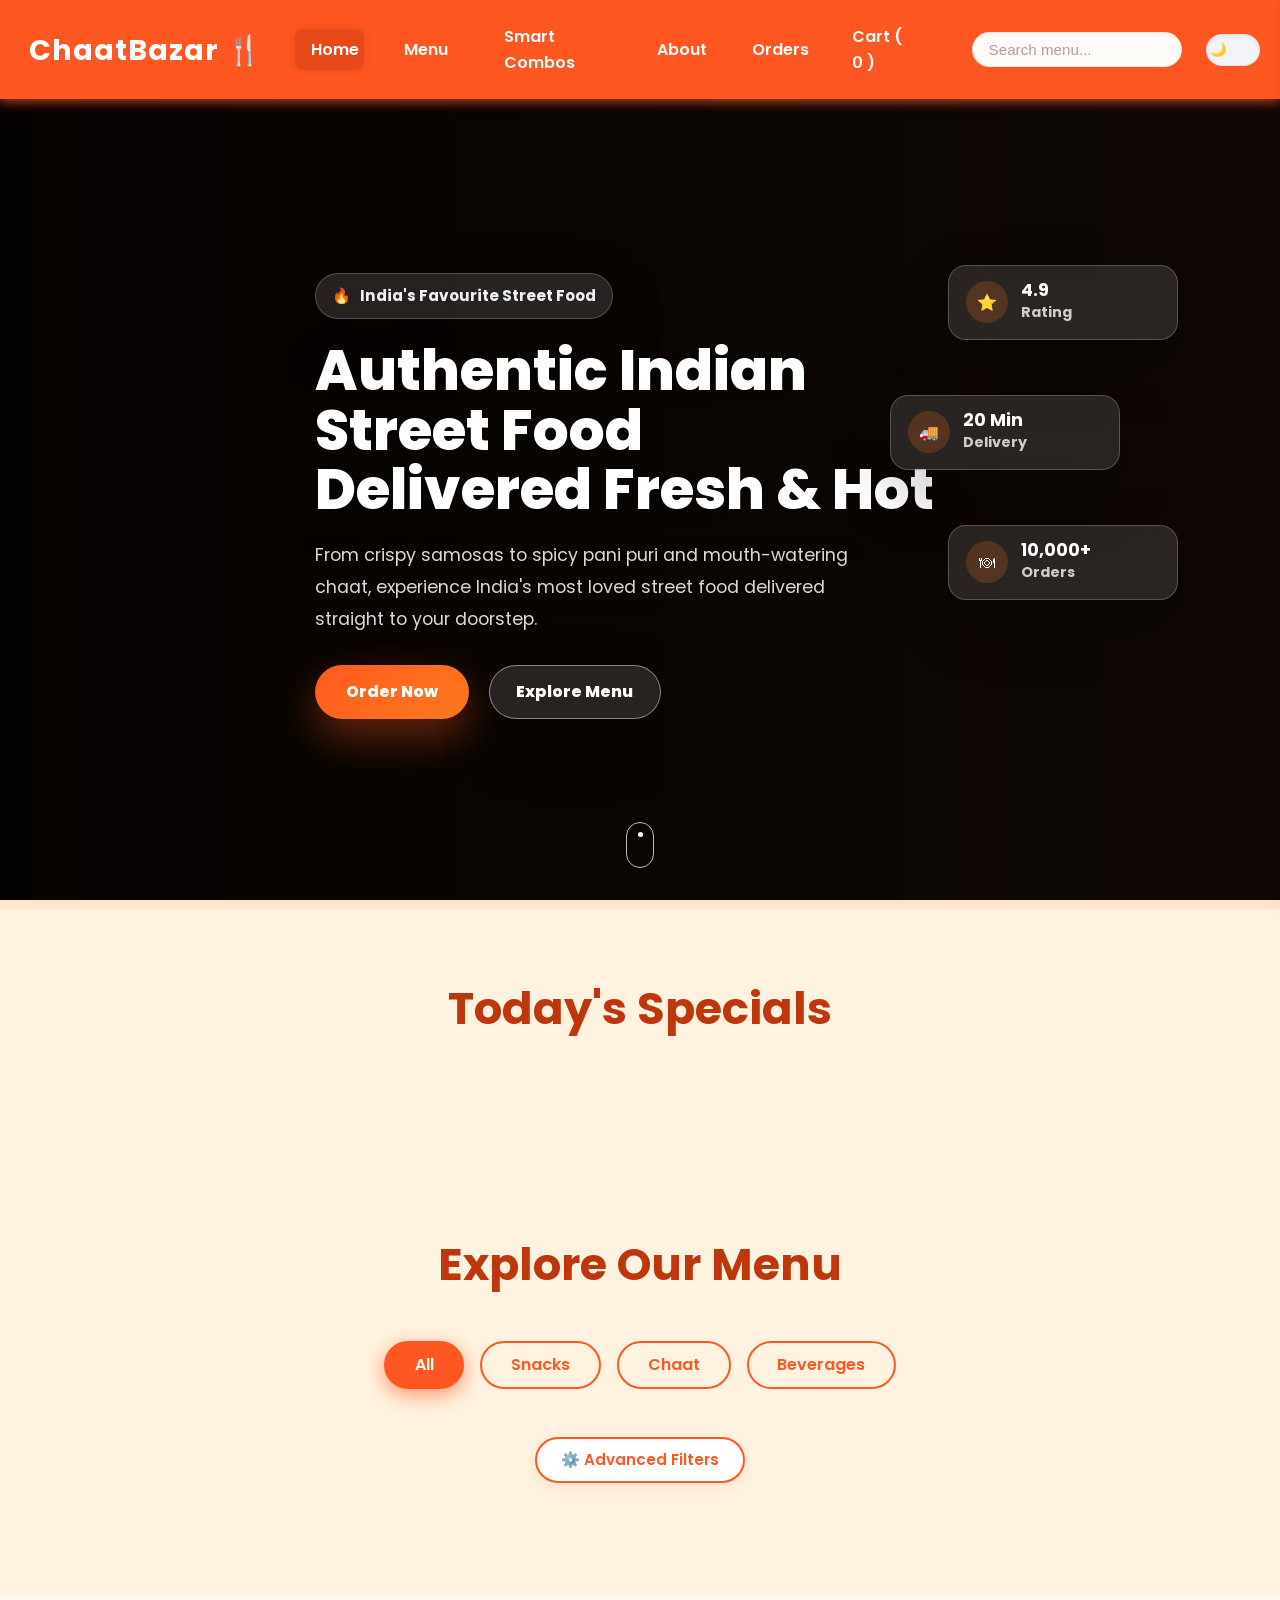
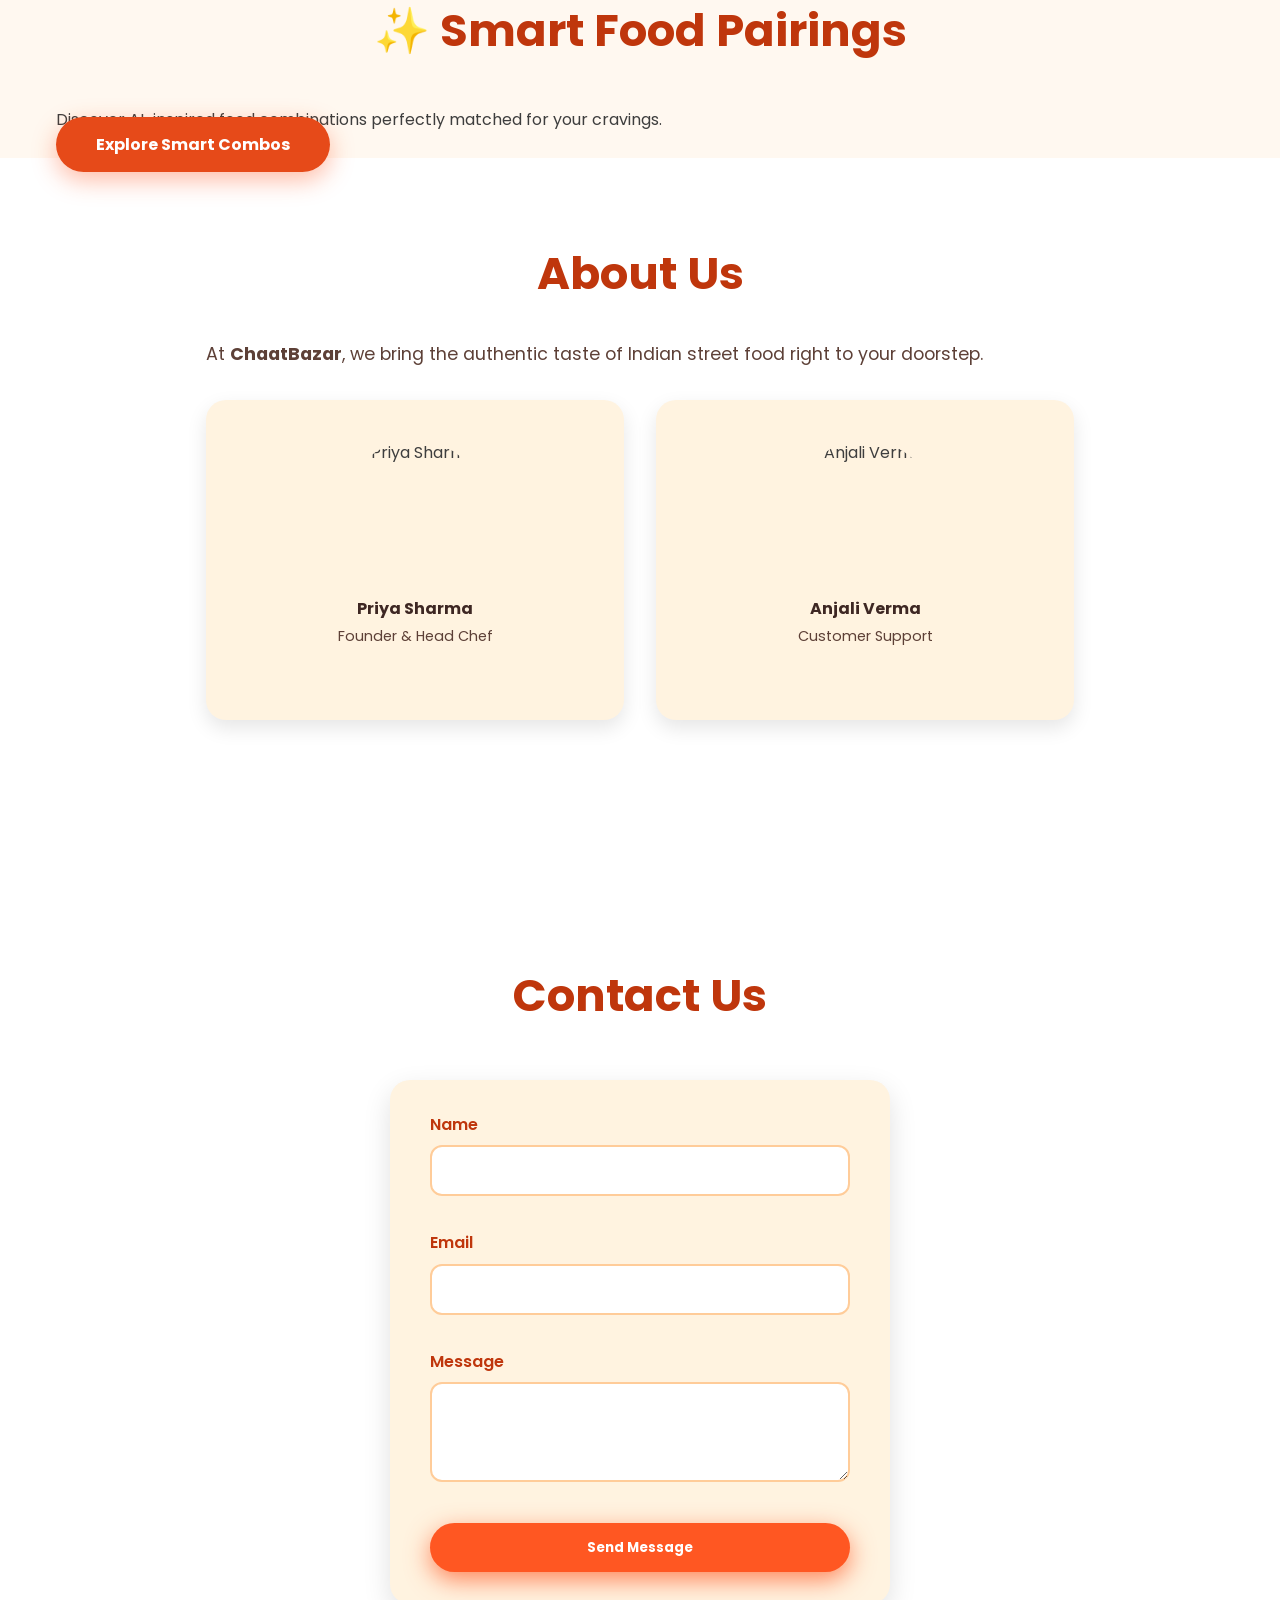
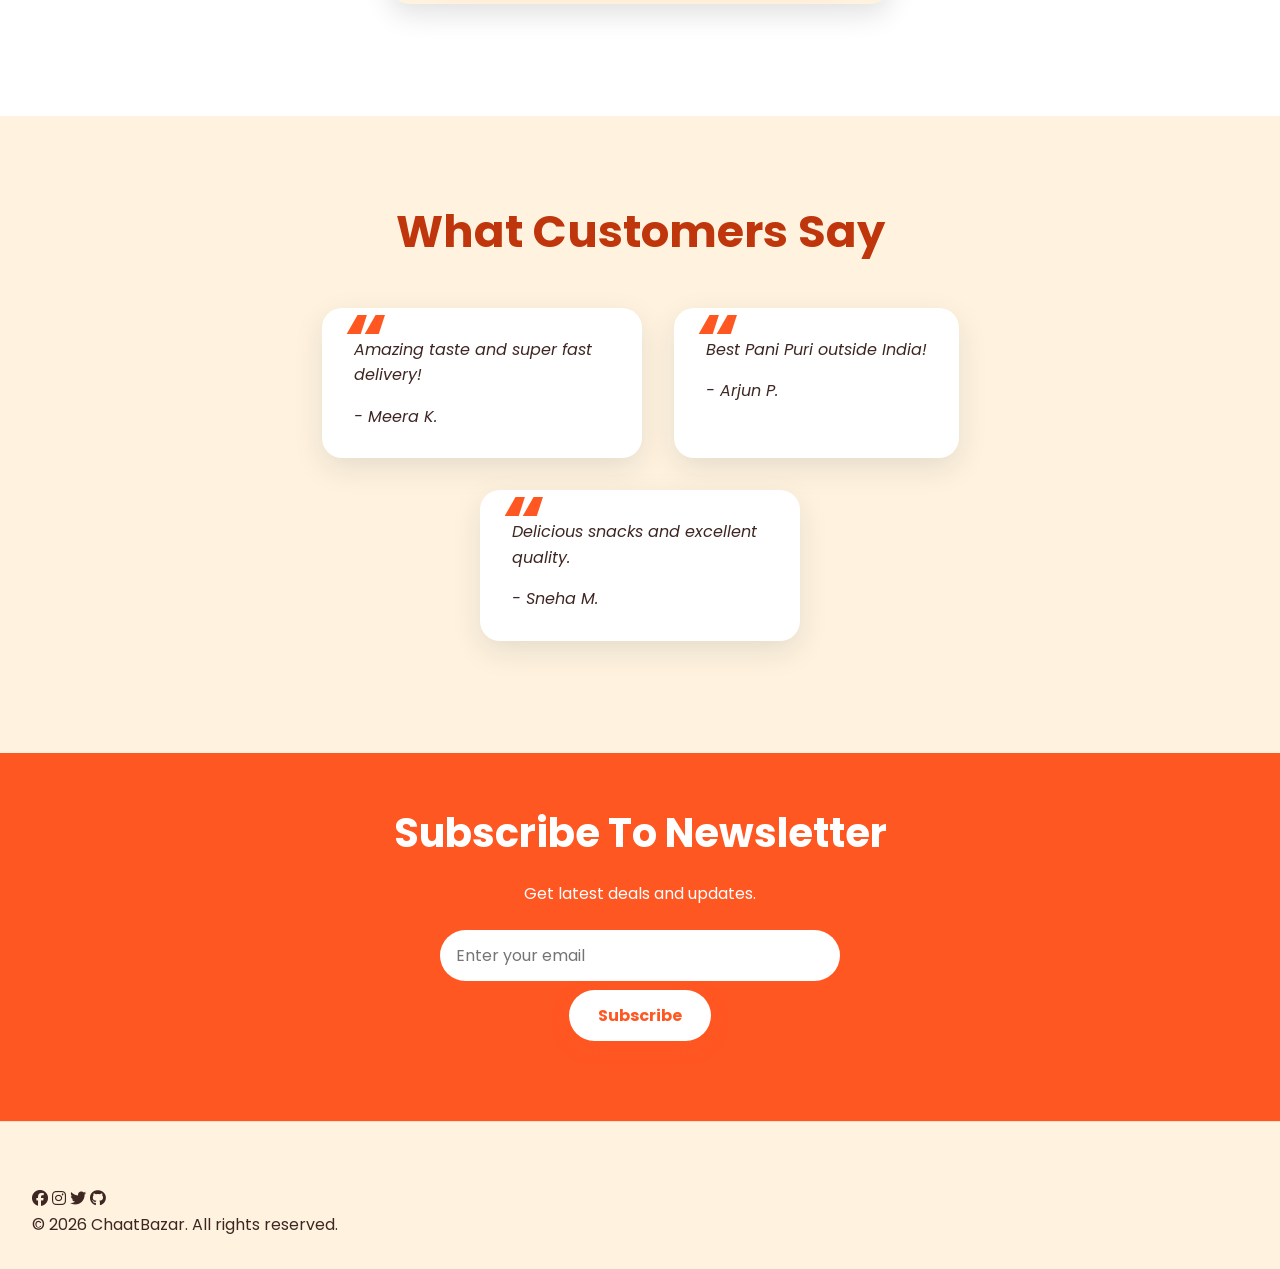
==== commit b8a4eba1: "Enhaced hero section" ====
--- a/index.html
+++ b/index.html
@@ -140,38 +140,95 @@
   aria-label="Hero Section"
 >
 
+  <div class="hero-video-stage" aria-hidden="true">
+    <video
+      class="hero-video hero-bg-video active"
+      src="videos/food-preparation.mp4"
+      muted
+      loop
+      autoplay
+      playsinline
+      preload="auto"
+    ></video>
+
+    <video
+      class="hero-video hero-bg-video"
+      muted
+      loop
+      autoplay
+      playsinline
+      preload="none"
+    ></video>
+  </div>
+
+  <div class="hero-overlay" aria-hidden="true"></div>
+
   <div class="hero-content">
 
-    <h1>
-      Authentic Indian Street Food Delivered Hot!
+    <div class="hero-badge">
+      <span aria-hidden="true">🔥</span>
+      India's Favourite Street Food
+    </div>
+
+    <h1 class="hero-title">
+      Authentic Indian<br />
+      Street Food<br />
+      Delivered Fresh &amp; Hot
     </h1>
 
     <p>
-      Delicious Samosa, Kachori, Pani Puri
-      and more delivered fresh to your
+      From crispy samosas to spicy pani puri and mouth-watering chaat,
+      experience India's most loved street food delivered straight to your
       doorstep.
     </p>
 
-    <button
-      class="btn-primary"
-      id="order-now-btn"
-    >
-      Order Now
-    </button>
-
-  </div>
-
-  <div
-    class="hero-image"
-    aria-hidden="true"
-  >
-
-    <img
-      src="img/chaat.png"
-      alt="Indian street food platter"
-    />
-
-  </div>
+    <div class="hero-actions">
+      <button
+        class="btn-primary hero-primary-btn"
+        id="order-now-btn"
+      >
+        Order Now
+      </button>
+
+      <a
+        class="hero-secondary-btn"
+        href="#menu"
+      >
+        Explore Menu
+      </a>
+    </div>
+
+  </div>
+
+  <div class="hero-stats" aria-label="ChaatBazar highlights">
+    <div class="hero-stat-card hero-stat-rating">
+      <span class="hero-stat-icon" aria-hidden="true">⭐</span>
+      <span>
+        <strong>4.9</strong>
+        Rating
+      </span>
+    </div>
+
+    <div class="hero-stat-card hero-stat-delivery">
+      <span class="hero-stat-icon" aria-hidden="true">🚚</span>
+      <span>
+        <strong>20 Min</strong>
+        Delivery
+      </span>
+    </div>
+
+    <div class="hero-stat-card hero-stat-orders">
+      <span class="hero-stat-icon" aria-hidden="true">🍽</span>
+      <span>
+        <strong>10,000+</strong>
+        Orders
+      </span>
+    </div>
+  </div>
+
+  <a class="hero-scroll-indicator" href="#specials" aria-label="Scroll to specials">
+    <span></span>
+  </a>
 
 </section>
 
@@ -892,6 +949,8 @@
 
 <script src="js/sanitization.js"></script>
 
+<script src="js/hero-video.js"></script>
+
 <script src="js/main.js"></script>
 
 </body>
--- a/css/style.css
+++ b/css/style.css
@@ -3055,10 +3055,443 @@
   background: #e64a19;
   transform: scale(1.05);
 }
-.combo-item-right {
-  display: flex;
-  align-items: center;
-  gap: 10px;
-}
-}
-
+.combo-item-right {
+  display: flex;
+  align-items: center;
+  gap: 10px;
+}
+}
+
+/* ===== Cinematic Video Hero ===== */
+.hero {
+  position: relative;
+  width: 100%;
+  min-height: calc(100vh - var(--header-height, 90px));
+  height: calc(100vh - var(--header-height, 90px));
+  padding: 0 8%;
+  display: flex;
+  align-items: center;
+  justify-content: flex-start;
+  gap: 0;
+  flex-wrap: nowrap;
+  overflow: hidden;
+  margin-bottom: 0;
+  background: #130a06;
+  text-align: left;
+}
+
+.hero-video-stage,
+.hero-bg-video,
+.hero-overlay {
+  position: absolute;
+  inset: 0;
+}
+
+.hero-video-stage {
+  z-index: 1;
+  background: #130a06;
+  overflow: hidden;
+}
+
+.hero-video,
+.hero-bg-video {
+  width: 100%;
+  height: 100%;
+  object-fit: cover;
+  opacity: 0;
+  transform: scale(1.04);
+  transition: opacity 1.25s ease, transform 7s ease;
+  will-change: opacity, transform;
+}
+
+.hero-bg-video.active {
+  opacity: 1;
+  transform: scale(1);
+}
+
+.hero-overlay {
+  z-index: 2;
+  background: linear-gradient(
+    90deg,
+    rgba(0, 0, 0, 0.70) 0%,
+    rgba(0, 0, 0, 0.45) 45%,
+    rgba(0, 0, 0, 0.20) 100%
+  );
+}
+
+.hero-content {
+  position: relative;
+  z-index: 3;
+  flex: 0 0 min(650px, 52vw);
+  max-width: 650px;
+  height: 100%;
+  display: flex;
+  flex-direction: column;
+  justify-content: center;
+  align-items: flex-start;
+  margin: 0;
+  text-align: left;
+  color: #ffffff;
+}
+
+.hero-badge,
+.hero-secondary-btn,
+.hero-stat-card {
+  background: rgba(255, 255, 255, 0.12);
+  border: 1px solid rgba(255, 255, 255, 0.22);
+  backdrop-filter: blur(18px);
+  -webkit-backdrop-filter: blur(18px);
+  box-shadow: 0 24px 60px rgba(0, 0, 0, 0.22);
+}
+
+.hero-badge {
+  display: inline-flex;
+  align-items: center;
+  gap: 0.55rem;
+  width: fit-content;
+  margin-bottom: 1.4rem;
+  padding: 0.62rem 1rem;
+  border-radius: 999px;
+  color: rgba(255, 255, 255, 0.94);
+  font-size: 0.95rem;
+  font-weight: 700;
+  animation: heroFadeUp 0.75s ease both;
+}
+
+.hero-title,
+.hero-content h1 {
+  margin: 0 0 1.35rem;
+  color: #ffffff;
+  font-size: clamp(2.75rem, 4.4vw, 4.75rem);
+  font-weight: 800;
+  line-height: 1.05;
+  text-shadow: 0 8px 34px rgba(0, 0, 0, 0.52);
+  letter-spacing: 0;
+  animation: heroFadeUp 0.85s ease 0.08s both;
+}
+
+.hero-content p {
+  max-width: 550px;
+  margin: 0;
+  color: rgba(255, 255, 255, 0.85);
+  font-size: 1.1rem;
+  font-weight: 500;
+  line-height: 1.8;
+  text-shadow: 0 4px 20px rgba(0, 0, 0, 0.4);
+  animation: heroFadeUp 0.85s ease 0.2s both;
+}
+
+.hero-actions {
+  display: flex;
+  align-items: center;
+  justify-content: flex-start;
+  gap: 20px;
+  flex-wrap: wrap;
+  margin-top: 30px;
+  animation: heroFadeUp 0.85s ease 0.4s both;
+}
+
+.hero-primary-btn,
+.hero-secondary-btn {
+  min-width: 154px;
+  min-height: 54px;
+  display: inline-flex;
+  align-items: center;
+  justify-content: center;
+  border-radius: 999px;
+  padding: 0.95rem 1.65rem;
+  font-size: 1rem;
+  font-weight: 800;
+  line-height: 1;
+  transition: transform 0.25s ease, box-shadow 0.25s ease, border-color 0.25s ease;
+}
+
+.hero-primary-btn {
+  background: linear-gradient(135deg, #ff5a1f 0%, #ff7a1f 100%);
+  color: #ffffff;
+  box-shadow: 0 18px 42px rgba(255, 90, 31, 0.38);
+}
+
+.hero-primary-btn:hover,
+.hero-primary-btn:focus-visible {
+  background: linear-gradient(135deg, #ff7a1f 0%, #ff5a1f 100%);
+  transform: translate3d(0, -3px, 0);
+  box-shadow: 0 24px 52px rgba(255, 90, 31, 0.5);
+}
+
+.hero-secondary-btn {
+  color: #ffffff;
+  border-color: rgba(255, 255, 255, 0.46);
+}
+
+.hero-secondary-btn:hover,
+.hero-secondary-btn:focus-visible {
+  transform: translate3d(0, -3px, 0);
+  border-color: rgba(255, 255, 255, 0.75);
+  box-shadow: 0 24px 50px rgba(0, 0, 0, 0.28);
+}
+
+.hero-stats {
+  position: absolute;
+  z-index: 3;
+  top: 50%;
+  right: 8%;
+  width: 300px;
+  min-width: 0;
+  height: 370px;
+  transform: translateY(-50%);
+  pointer-events: none;
+}
+
+.hero-stat-card {
+  position: absolute;
+  width: 230px;
+  min-width: 0;
+  display: flex;
+  align-items: center;
+  gap: 0.8rem;
+  padding: 0.95rem 1.05rem;
+  border-radius: 18px;
+  color: #ffffff;
+  animation: heroFloat 5.5s ease-in-out infinite;
+  will-change: transform;
+}
+
+.hero-stat-card strong {
+  display: block;
+  color: #ffffff;
+  font-size: 1.1rem;
+  line-height: 1.1;
+}
+
+.hero-stat-card span:last-child {
+  color: rgba(255, 255, 255, 0.78);
+  font-size: 0.9rem;
+  font-weight: 700;
+}
+
+.hero-stat-icon {
+  width: 42px;
+  height: 42px;
+  display: inline-flex;
+  align-items: center;
+  justify-content: center;
+  flex: 0 0 42px;
+  border-radius: 50%;
+  background: rgba(255, 122, 31, 0.2);
+}
+
+.hero-stat-rating {
+  top: 0;
+  right: 0;
+}
+
+.hero-stat-delivery {
+  top: 130px;
+  right: 58px;
+  animation-delay: 0.8s;
+}
+
+.hero-stat-orders {
+  top: 260px;
+  right: 0;
+  animation-delay: 1.6s;
+}
+
+.hero-scroll-indicator {
+  position: absolute;
+  z-index: 3;
+  left: 50%;
+  bottom: 2rem;
+  width: 28px;
+  height: 46px;
+  display: inline-flex;
+  justify-content: center;
+  border: 1.5px solid rgba(255, 255, 255, 0.72);
+  border-radius: 999px;
+  transform: translateX(-50%);
+}
+
+.hero-scroll-indicator span {
+  width: 5px;
+  height: 5px;
+  margin-top: 9px;
+  border-radius: 50%;
+  background: #ffffff;
+  animation: heroScrollDot 1.6s ease-in-out infinite;
+}
+
+body.dark .hero {
+  background: #130a06;
+  color: #ffffff;
+}
+
+body.dark .hero-content h1,
+body.dark .hero-content p {
+  color: #ffffff;
+}
+
+body.dark .hero-content p {
+  color: rgba(255, 255, 255, 0.85);
+}
+
+.specials,
+.menu,
+.specials-section,
+.menu-section {
+  position: relative;
+  z-index: 5;
+}
+
+@keyframes heroFadeUp {
+  from {
+    opacity: 0;
+    transform: translate3d(0, 26px, 0);
+  }
+
+  to {
+    opacity: 1;
+    transform: translate3d(0, 0, 0);
+  }
+}
+
+@keyframes heroFloat {
+  0%,
+  100% {
+    transform: translate3d(0, 0, 0);
+  }
+
+  50% {
+    transform: translate3d(0, -14px, 0);
+  }
+}
+
+@keyframes heroScrollDot {
+  0% {
+    opacity: 0;
+    transform: translateY(0);
+  }
+
+  35% {
+    opacity: 1;
+  }
+
+  100% {
+    opacity: 0;
+    transform: translateY(20px);
+  }
+}
+
+@media (max-width: 1024px) {
+  .hero {
+    padding: 0 6%;
+  }
+
+  .hero-stats {
+    right: 4%;
+    opacity: 0.92;
+  }
+}
+
+@media (max-width: 768px) {
+  .hero {
+    min-height: calc(100vh - var(--header-height, 90px));
+    height: auto;
+    padding: 3.5rem 1.25rem 4.5rem;
+    align-items: center;
+    justify-content: center;
+    text-align: center;
+    flex-direction: column;
+  }
+
+  .hero-overlay {
+    background: linear-gradient(
+      180deg,
+      rgba(0, 0, 0, 0.62) 0%,
+      rgba(0, 0, 0, 0.46) 48%,
+      rgba(0, 0, 0, 0.66) 100%
+    );
+  }
+
+  .hero-content {
+    max-width: 100%;
+    height: auto;
+    margin: 0 auto;
+  }
+
+  .hero-badge,
+  .hero-actions {
+    margin-left: auto;
+    margin-right: auto;
+  }
+
+  .hero-title,
+  .hero-content h1 {
+    font-size: clamp(2.45rem, 11vw, 3.65rem);
+    line-height: 1.05;
+  }
+
+  .hero-content p {
+    margin-left: auto;
+    margin-right: auto;
+    font-size: 1.02rem;
+    line-height: 1.7;
+  }
+
+  .hero-actions {
+    flex-direction: column;
+    width: min(100%, 360px);
+  }
+
+  .hero-primary-btn,
+  .hero-secondary-btn {
+    width: 100%;
+  }
+
+  .hero-stats {
+    position: relative;
+    top: auto;
+    right: auto;
+    width: min(100%, 360px);
+    min-width: 0;
+    margin: 2.2rem auto 0;
+    transform: none;
+    display: grid;
+    gap: 0.7rem;
+  }
+
+  .hero-stat-card {
+    position: static;
+    min-width: 0;
+    width: 100%;
+    justify-content: flex-start;
+    border-radius: 16px;
+    animation-duration: 4.8s;
+  }
+}
+
+@media (max-width: 480px) {
+  .hero {
+    padding-left: 1rem;
+    padding-right: 1rem;
+  }
+
+  .hero-badge {
+    font-size: 0.82rem;
+    padding: 0.55rem 0.82rem;
+  }
+}
+
+@media (prefers-reduced-motion: reduce) {
+  .hero-bg-video,
+  .hero-badge,
+  .hero-content h1,
+  .hero-content p,
+  .hero-actions,
+  .hero-stat-card,
+  .hero-scroll-indicator span {
+    animation: none !important;
+    transition: none !important;
+  }
+}
+
